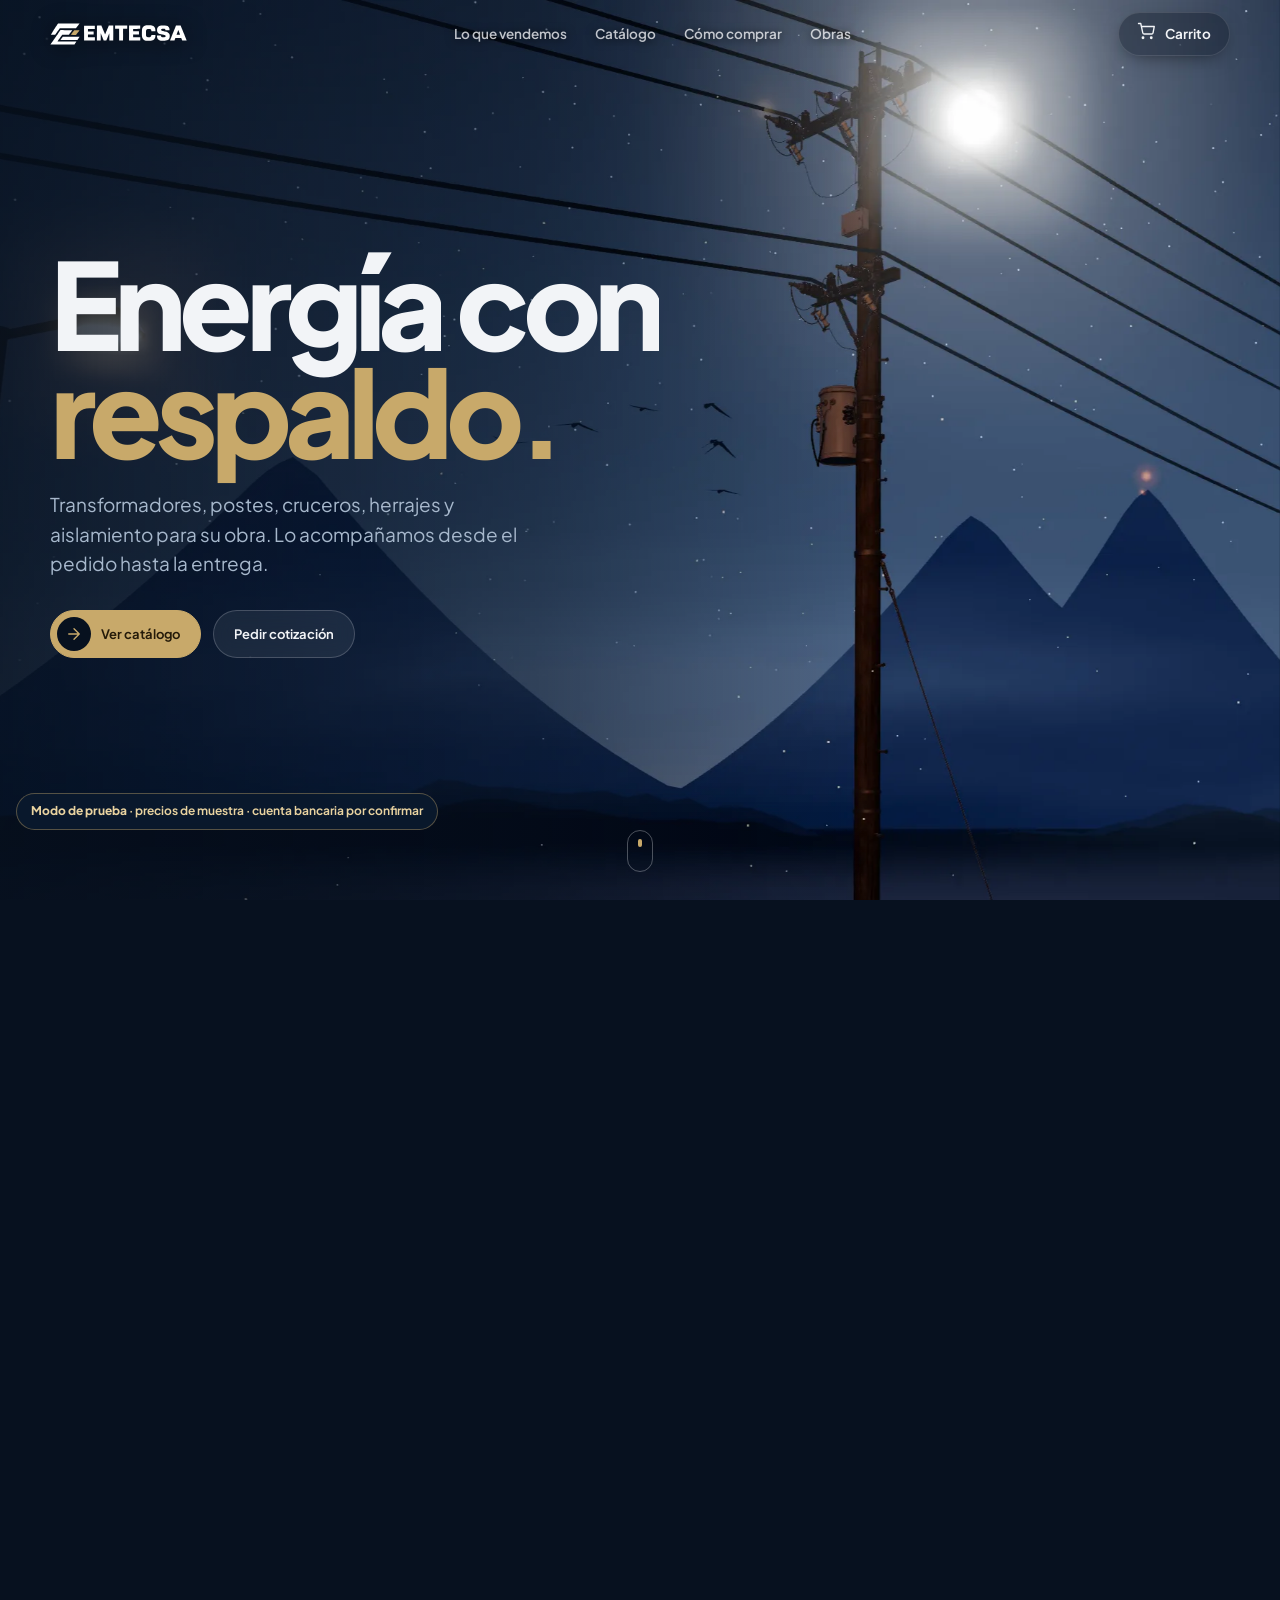
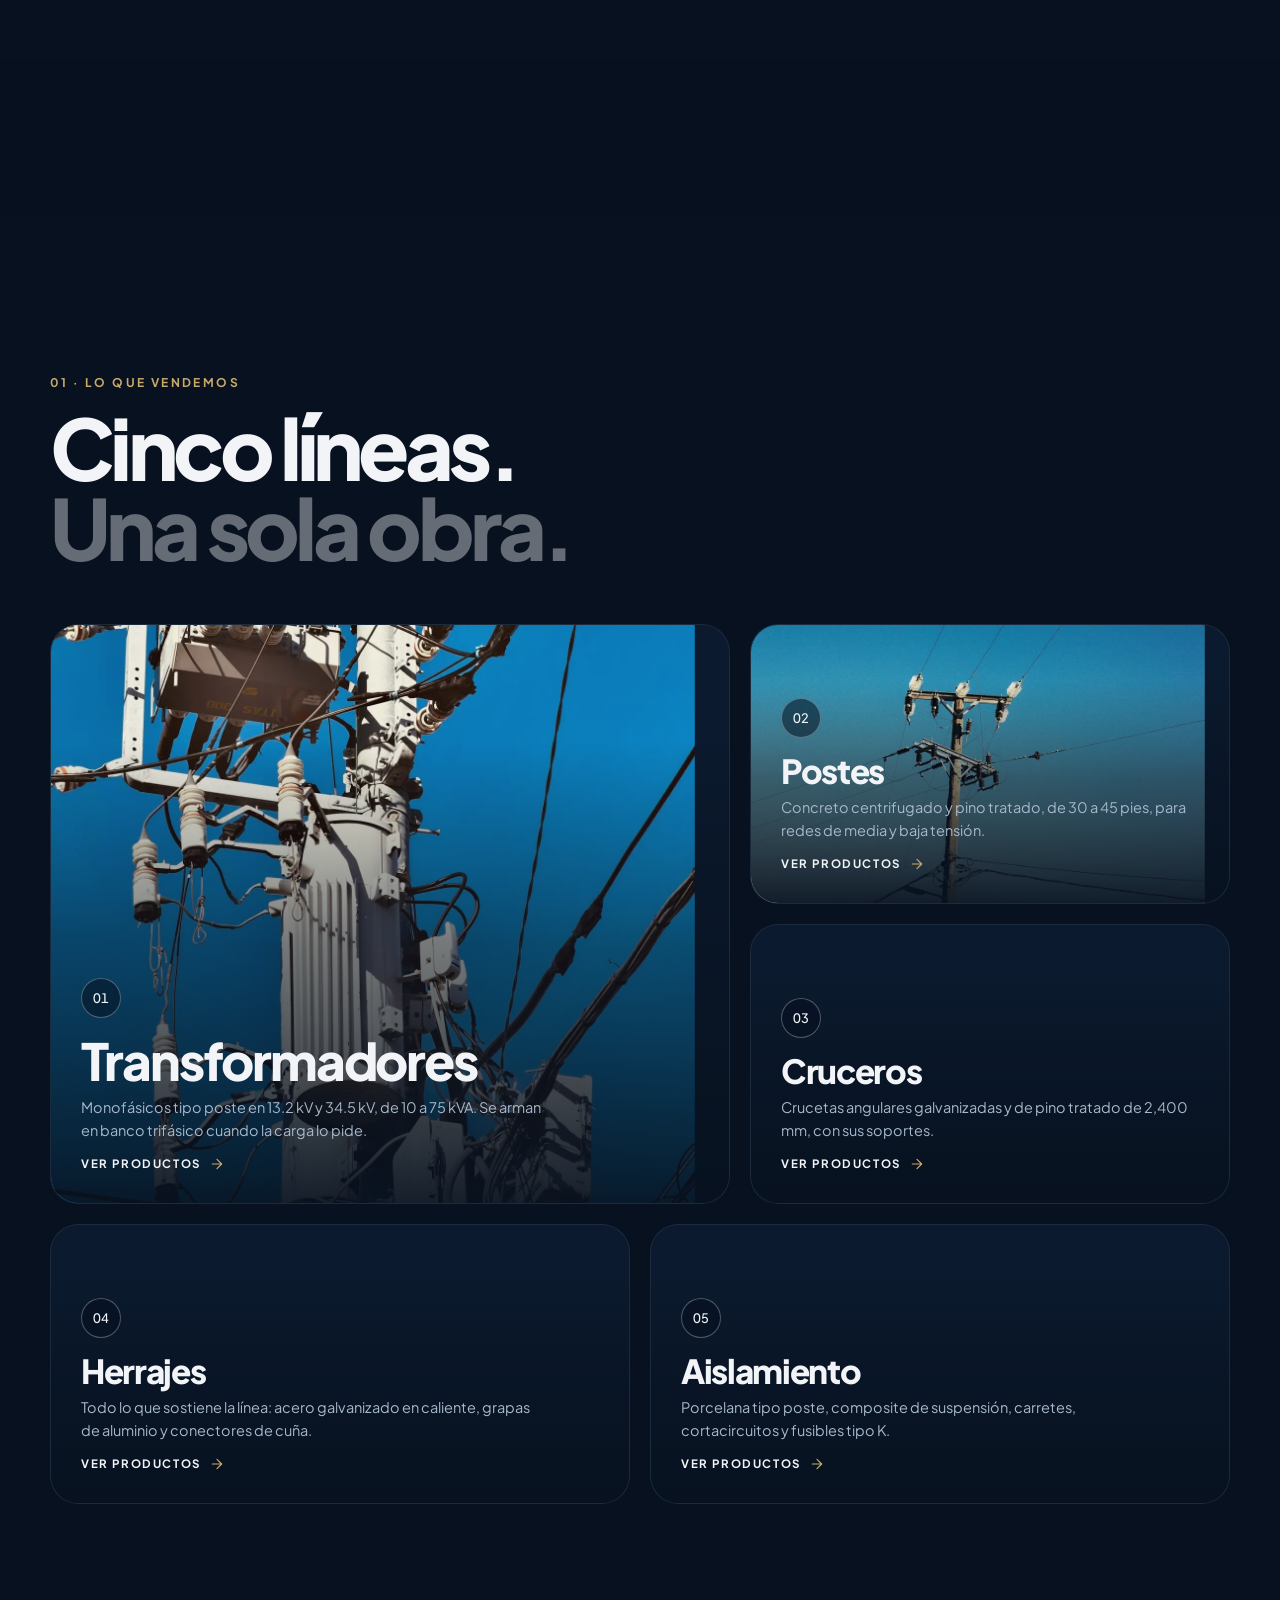
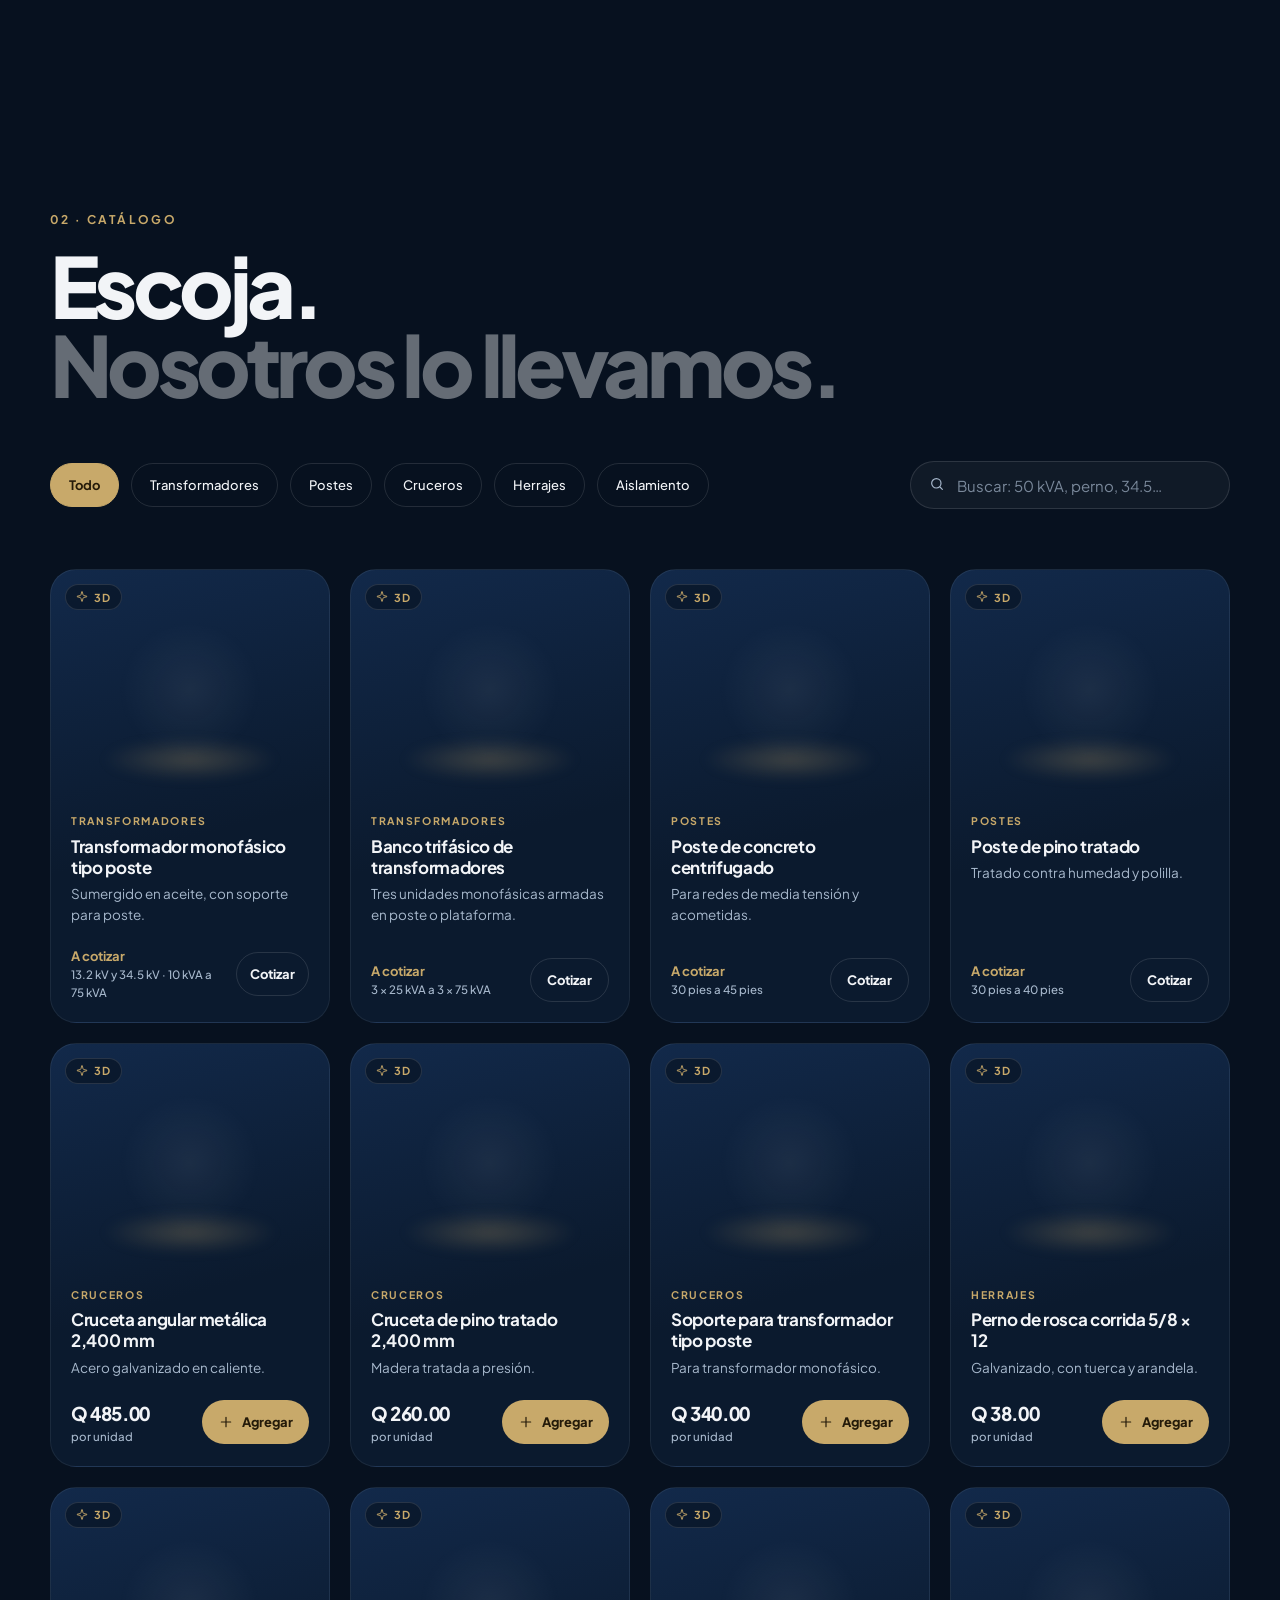
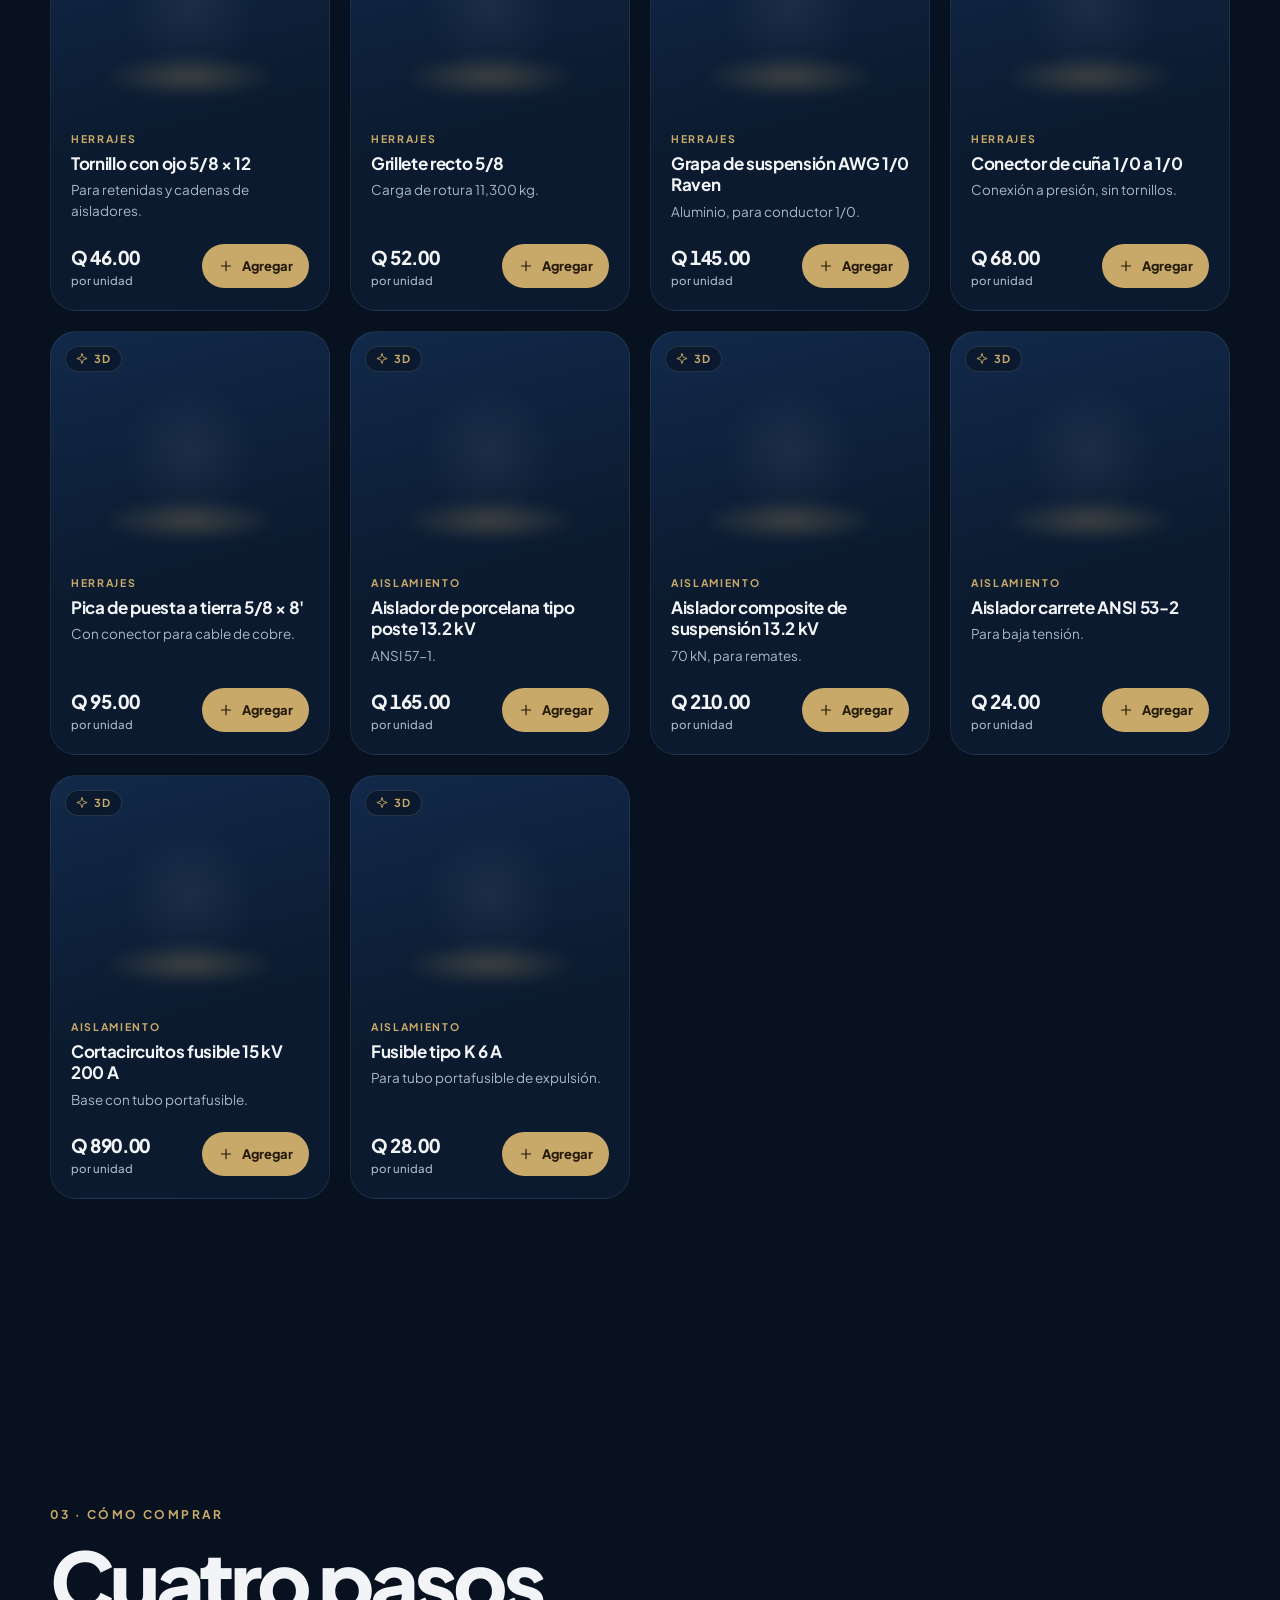
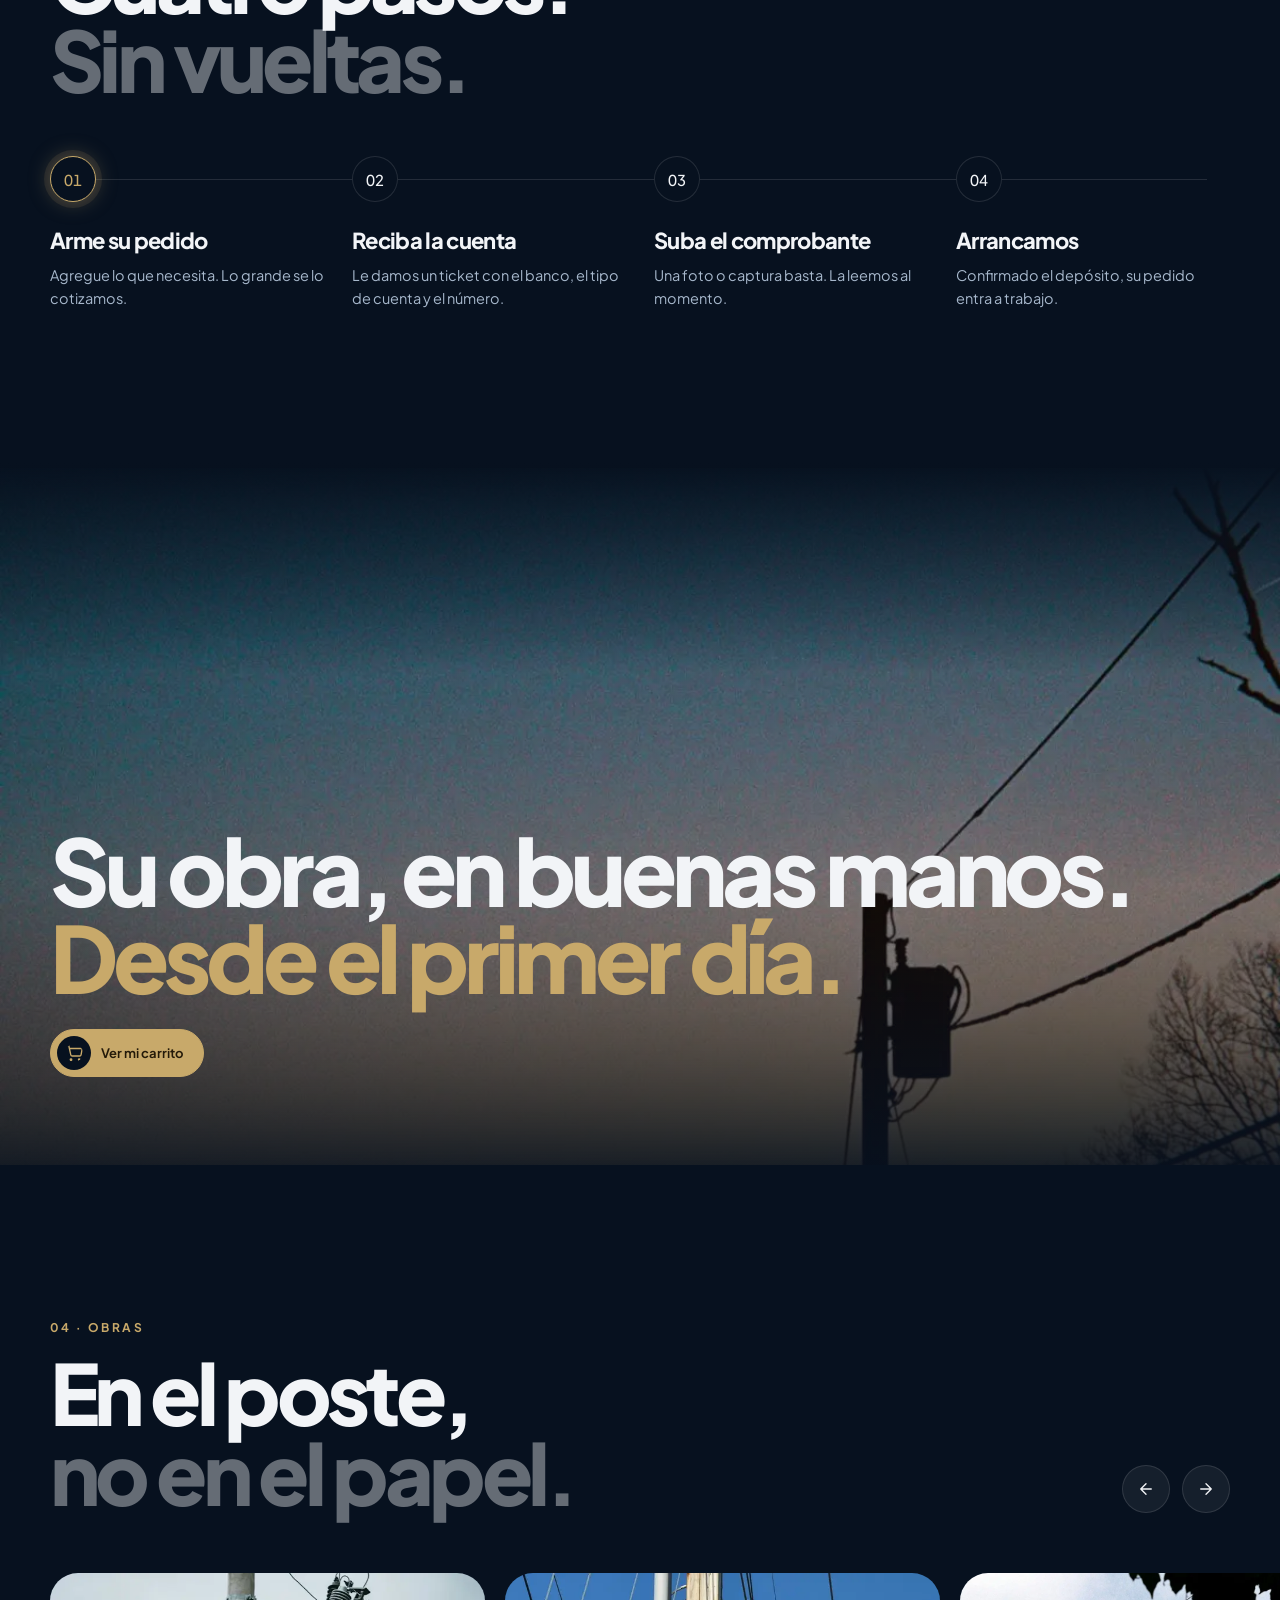
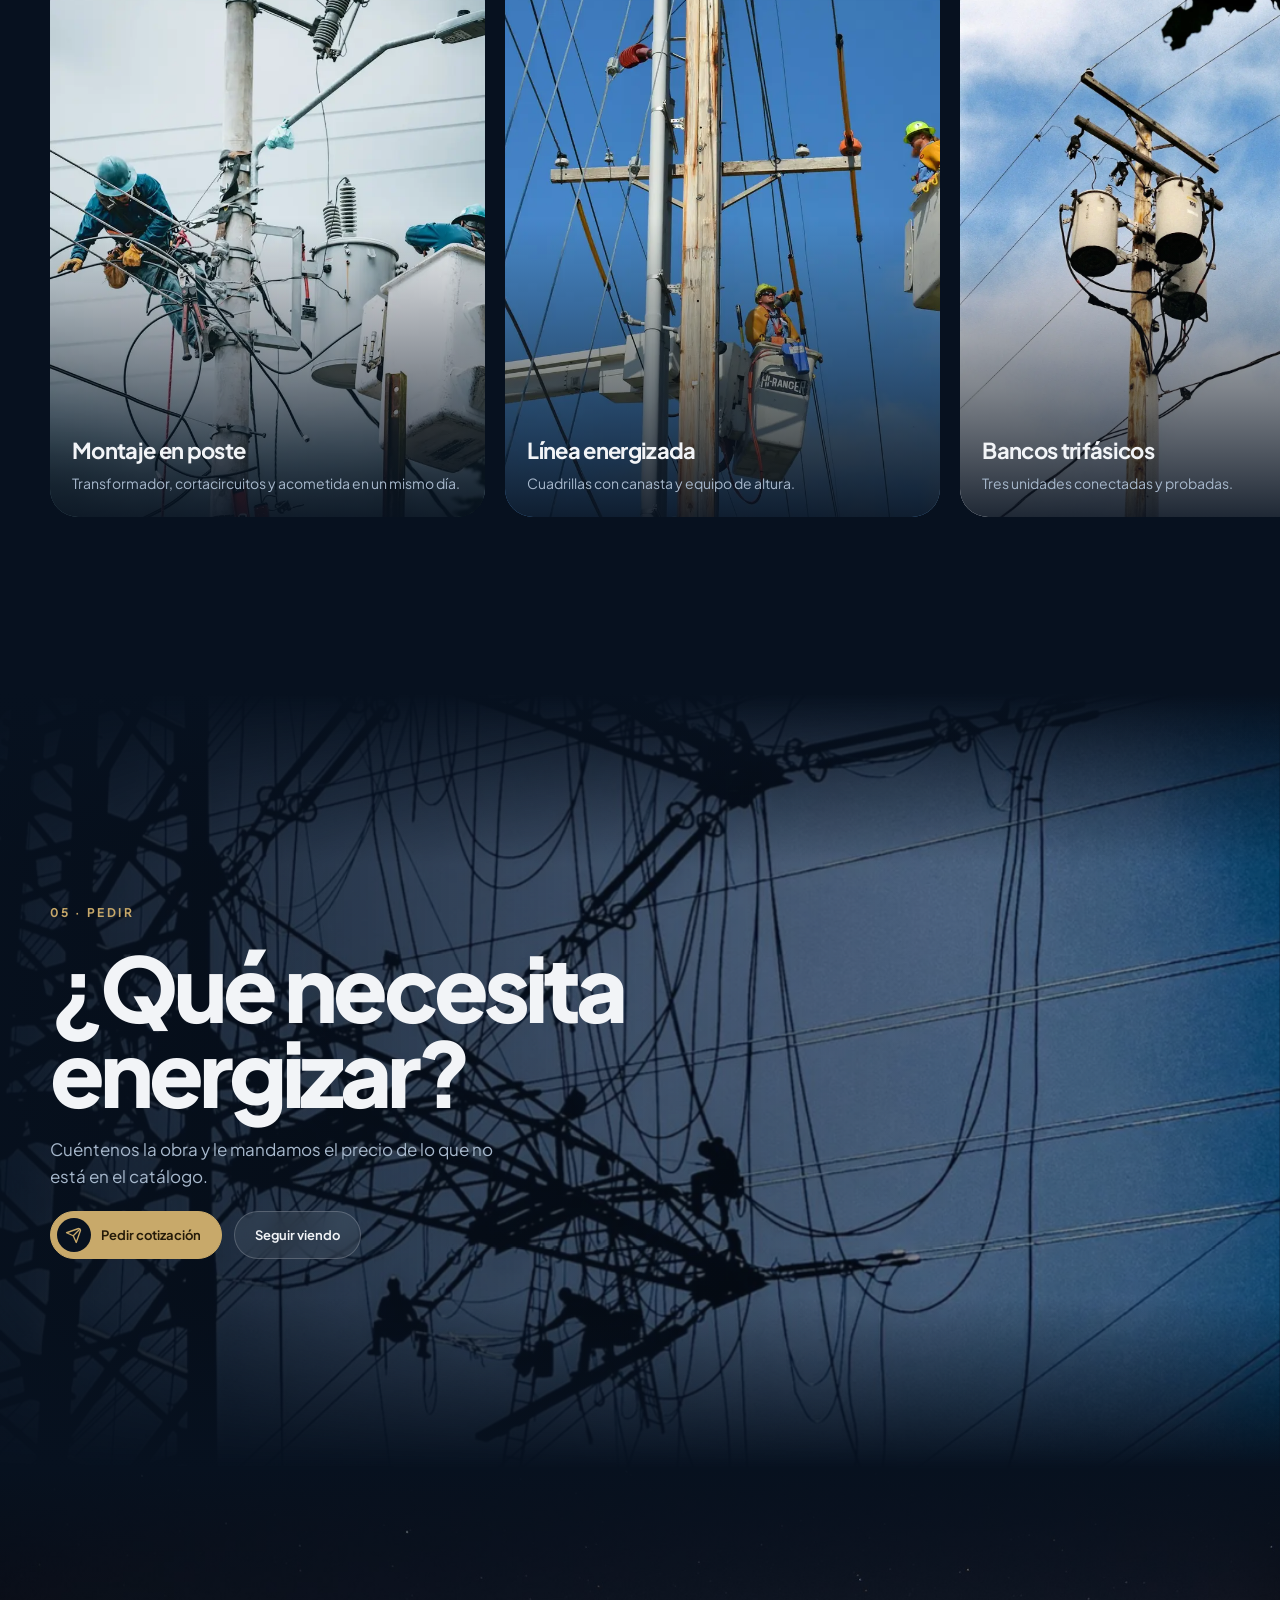
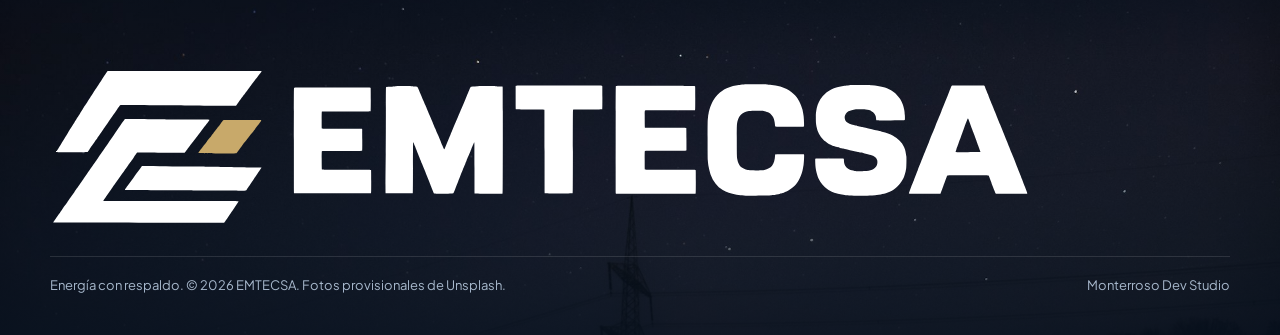
==== catalogo/index.html @ 384bb694 "Catálogo conectado a la base: pedidos y comprobantes llegan a la Tienda del sistema Co-Authored-By: " ====
<!doctype html>
<html lang="es" data-modo="oscuro" data-modo-fijo class="cargando">
<head>
<meta charset="utf-8">
<meta name="viewport" content="width=device-width, initial-scale=1, viewport-fit=cover">
<title>EMTECSA · Catálogo de media tensión</title>
<meta name="description" content="Transformadores, postes, cruceros, herrajes y aislamiento para media tensión. Lo acompañamos desde el pedido hasta la entrega.">
<meta name="theme-color" content="#07111F">
<meta property="og:type" content="website">
<meta property="og:title" content="EMTECSA · Catálogo">
<meta property="og:description" content="Transformadores, postes, cruceros, herrajes y aislamiento. Lo acompañamos desde el pedido hasta la entrega.">
<meta property="og:image" content="https://studiomonterroso.com/EMTECSA/img/compartir.jpg">
<meta name="twitter:card" content="summary_large_image">
<link rel="icon" href="../logo/emtecsa-icono.svg" type="image/svg+xml">
<link rel="apple-touch-icon" href="iconos/apple-180.png">
<link rel="preconnect" href="https://fonts.googleapis.com">
<link rel="preconnect" href="https://fonts.gstatic.com" crossorigin>
<link href="https://fonts.googleapis.com/css2?family=Plus+Jakarta+Sans:wght@400;500;600;700;800&display=swap" rel="stylesheet">
<style>html.cargando, html.cargando body { overflow: hidden; } .entrada { position: fixed; inset: 0; z-index: 200; display: grid; place-items: center; background: #07111F; transition: opacity 560ms cubic-bezier(0.23, 1, 0.32, 1), visibility 0s linear 560ms; } .entrada-logo { position: relative; width: clamp(297px, 59vw, 975px); opacity: 0; transition: opacity 260ms cubic-bezier(0.23, 1, 0.32, 1), transform 600ms cubic-bezier(0.23, 1, 0.32, 1); } .entrada-logo.visible { opacity: 1; } .entrada-logo img { display: block; width: 100%; height: auto; } .entrada-logo .base { opacity: 0.16; } .entrada-logo .lleno-marco { position: absolute; inset: 0; overflow: hidden; transform: translateX(-100%); will-change: transform; } .entrada-logo .lleno { transform: translateX(100%); will-change: transform; } .entrada.fuera { opacity: 0; visibility: hidden; }</style>
<link rel="preload" href="../logo/emtecsa-logo-blanco.svg" as="image" type="image/svg+xml" fetchpriority="high">
<link rel="preload" href="img/portada-alta.webp" as="image" type="image/webp" media="(max-aspect-ratio: 85/100)" fetchpriority="high">
<link rel="preload" href="img/portada-ancha.webp" as="image" type="image/webp" media="(min-aspect-ratio: 85/100)" fetchpriority="high">
<link rel="preload" href="modelos/postes.glb" as="fetch" crossorigin="anonymous" fetchpriority="low">
<link rel="modulepreload" href="escena.js" fetchpriority="low">
<link rel="modulepreload" href="modelos.js" fetchpriority="low">
<link rel="modulepreload" href="vendor/three.module.min.js" fetchpriority="low">
<link rel="modulepreload" href="vendor/RoomEnvironment.js" fetchpriority="low">
<link rel="modulepreload" href="vendor/jsm/libs/meshopt_decoder.module.js" fetchpriority="low">
<link rel="modulepreload" href="vendor/jsm/loaders/GLTFLoader.js" fetchpriority="low">
<link rel="modulepreload" href="vendor/jsm/utils/BufferGeometryUtils.js" fetchpriority="low">
<link rel="modulepreload" href="vendor/jsm/postprocessing/EffectComposer.js" fetchpriority="low">
<link rel="modulepreload" href="vendor/jsm/postprocessing/Pass.js" fetchpriority="low">
<link rel="modulepreload" href="vendor/jsm/postprocessing/MaskPass.js" fetchpriority="low">
<link rel="modulepreload" href="vendor/jsm/postprocessing/ShaderPass.js" fetchpriority="low">
<link rel="modulepreload" href="vendor/jsm/postprocessing/RenderPass.js" fetchpriority="low">
<link rel="modulepreload" href="vendor/jsm/postprocessing/UnrealBloomPass.js" fetchpriority="low">
<link rel="modulepreload" href="vendor/jsm/postprocessing/OutputPass.js" fetchpriority="low">
<link rel="modulepreload" href="vendor/jsm/shaders/CopyShader.js" fetchpriority="low">
<link rel="modulepreload" href="vendor/jsm/shaders/LuminosityHighPassShader.js" fetchpriority="low">
<link rel="modulepreload" href="vendor/jsm/shaders/OutputShader.js" fetchpriority="low">
<link rel="modulepreload" href="vendor/jsm/objects/Reflector.js" fetchpriority="low">
<link rel="modulepreload" href="vendor/jsm/lines/Line2.js" fetchpriority="low">
<link rel="modulepreload" href="vendor/jsm/lines/LineSegments2.js" fetchpriority="low">
<link rel="modulepreload" href="vendor/jsm/lines/LineMaterial.js" fetchpriority="low">
<link rel="modulepreload" href="vendor/jsm/lines/LineGeometry.js" fetchpriority="low">
<link rel="modulepreload" href="vendor/jsm/lines/LineSegmentsGeometry.js" fetchpriority="low">
<link rel="stylesheet" href="../emtecsa-tokens.css">
<link rel="stylesheet" href="../emtecsa-base.css">
<link rel="stylesheet" href="catalogo.css">
<script type="importmap">{ "imports": { "three": "./vendor/three.module.min.js" } }</script>
<script src="../emtecsa-ui.js"></script>
<script src="../sistema/js/config.js"></script>
<script src="datos.js"></script>
<script src="almacen.js"></script>
<script src="vendor/lenis.min.js"></script>
<script src="comprobante.js" defer></script>
<script src="catalogo.js" defer></script>
</head>
<body>
<div class="entrada" id="entrada" aria-hidden="true"><div class="entrada-logo"><img class="base" src="../logo/emtecsa-logo-blanco.svg" alt="" width="1720" height="276"><div class="lleno-marco"><img class="lleno" src="../logo/emtecsa-logo-blanco.svg" alt="" width="1720" height="276"></div></div></div>
<script>
(function () {
  if ("scrollRestoration" in history) history.scrollRestoration = "manual";
  scrollTo(0, 0);
  var m = document.querySelector("#entrada .lleno-marco"), l = document.querySelector("#entrada .lleno"), caja = document.querySelector("#entrada .entrada-logo"), img = document.querySelector("#entrada .base");
  if (!m || !m.animate) return;
  var quieto = matchMedia("(prefers-reduced-motion: reduce)").matches;
  var listo;
  window.__entrada = { listo: new Promise(function (r) { listo = r; }) };
  var empezado = false;
  function empezar() {
    if (empezado) return;
    empezado = true;
    requestAnimationFrame(function () { requestAnimationFrame(function () {
      caja.classList.add("visible");
      var o = { duration: quieto ? 200 : 1150, delay: quieto ? 0 : 260, easing: "cubic-bezier(0.45, 0, 0.2, 1)", fill: "forwards" };
      var a = m.animate([{ transform: "translateX(-100%)" }, { transform: "translateX(0)" }], o);
      l.animate([{ transform: "translateX(100%)" }, { transform: "translateX(0)" }], o);
      a.finished.then(listo, listo);
    }); });
  }
  if (img.complete && img.naturalWidth) empezar();
  else { img.addEventListener("load", empezar); img.addEventListener("error", empezar); }
  setTimeout(empezar, 2500);
})();
</script>
<a class="saltar" href="#productos">Ir al catálogo</a>
<div class="cinta-prueba" id="cinta-prueba" hidden><b>Modo de prueba</b><span> · precios de muestra · cuenta bancaria por confirmar</span></div>

<header class="barra" id="barra">
  <div class="ancho barra-in">
    <div class="marca-fila"><a class="logo" href="#inicio" aria-label="EMTECSA, inicio"><img src="../logo/emtecsa-logo-blanco.svg" alt="EMTECSA" width="138" height="22"></a></div>
    <nav class="menu" aria-label="Secciones">
      <a href="#lineas">Lo que vendemos</a>
      <a href="#productos">Catálogo</a>
      <a href="#comprar">Cómo comprar</a>
      <a href="#obras">Obras</a>
    </nav>
    <button class="carrito-btn" id="abrir-carrito" type="button" aria-label="Abrir el carrito">
      <span data-i="cart" data-w="18"></span><span class="carrito-txt">Carrito</span><span class="burbuja" id="burbuja" hidden>0</span>
    </button>
  </div>
</header>

<nav class="indice" aria-label="Índice del catálogo">
  <a href="#lineas" data-ind="lineas" title="Lo que vendemos">01</a><a href="#productos" data-ind="productos" title="Catálogo">02</a><a href="#comprar" data-ind="comprar" title="Cómo comprar">03</a><a href="#obras" data-ind="obras" title="Obras">04</a><a href="#pedir" data-ind="pedir" title="Pedir">05</a>
</nav>
<div class="ind-movil fuera" role="navigation" aria-label="Sección actual">
  <button type="button" data-ind-ir="-1" aria-label="Sección anterior"><span data-i="arrow" data-w="16" style="display:grid;transform:scaleX(-1)"></span></button>
  <span class="ind-txt" aria-live="polite"><b data-ind-n>01</b> / 05<span data-ind-nombre>Lo que vendemos</span></span>
  <button type="button" data-ind-ir="1" aria-label="Sección siguiente"><span data-i="arrow" data-w="16" style="display:grid"></span></button>
</div>

<main>
  <section class="heroe" id="inicio" aria-labelledby="t-heroe">
   <div class="heroe-pegado">
    <div class="heroe-fotos" aria-hidden="true"><picture class="heroe-foto" data-k="0"><source srcset="img/portada-alta.webp" media="(max-aspect-ratio: 85/100)"><img src="img/portada-ancha.webp" alt="" fetchpriority="high" decoding="async"></picture><picture class="heroe-foto" data-k="1"><source data-srcset="img/portada-alta-1.webp" media="(max-aspect-ratio: 85/100)"><img data-src="img/portada-ancha-1.webp" alt="" decoding="async"></picture><picture class="heroe-foto" data-k="2"><source data-srcset="img/portada-alta-2.webp" media="(max-aspect-ratio: 85/100)"><img data-src="img/portada-ancha-2.webp" alt="" decoding="async"></picture><picture class="heroe-foto" data-k="3"><source data-srcset="img/portada-alta-3.webp" media="(max-aspect-ratio: 85/100)"><img data-src="img/portada-ancha-3.webp" alt="" decoding="async"></picture></div>
    <canvas class="heroe-lienzo" id="lienzo-heroe" aria-hidden="true"></canvas>
    <div class="heroe-velo" aria-hidden="true"></div>
    <div class="ancho heroe-cap" data-cap="1"><span class="eti">Transformadores</span><p class="cap-t">De 10 a 75 kVA,<br>listos para el poste.</p><p class="cap-s">Monofásicos en 13.2 kV y 34.5 kV.</p></div>
    <div class="ancho heroe-cap" data-cap="2"><span class="eti">Herrajes y aislamiento</span><p class="cap-t">Lo que sostiene la línea,<br><span class="laton">también lo tenemos.</span></p><p class="cap-s">Crucetas, aisladores, cortacircuitos y tornillería.</p></div>
    <div class="ancho heroe-cap" data-cap="3"><span class="eti">De punta a punta</span><p class="cap-t">Hasta donde<br><span class="laton">llegue su obra.</span></p><a class="e-btn e-btn-p" href="#productos" data-i="arrow">Ver catálogo</a></div>
    <div class="ancho heroe-in">
      <h1 class="heroe-t" id="t-heroe"><span class="palabra"><span>Energía</span></span> <span class="palabra"><span>con</span></span> <span class="palabra"><span class="laton">respaldo.</span></span></h1>
      <p class="heroe-sub aparece" style="--d:4">Transformadores, postes, cruceros, herrajes y aislamiento para su obra. Lo acompañamos desde el pedido hasta la entrega.</p>
      <div class="e-fila heroe-acc aparece" style="--d:5">
        <a class="e-btn e-btn-p" href="#productos" data-i="arrow">Ver catálogo</a>
        <button class="e-btn btn-vidrio" type="button" data-cotizar>Pedir cotización</button>
      </div>
    </div>
    <a class="bajar" href="#lineas" aria-label="Bajar a lo que vendemos"><i></i></a>
   </div>
  </section>


  <section class="s" id="lineas" aria-labelledby="t-lineas" data-seccion>
    <div class="ancho">
      <div class="s-cab revela"><span class="eti">01 · Lo que vendemos</span><h2 class="sec-t" id="t-lineas">Cinco líneas.<br><span class="tenue">Una sola obra.</span></h2></div>
      <div class="lineas" id="lineas-lista"></div>
    </div>
  </section>

  <section class="s" id="productos" aria-labelledby="t-productos" data-seccion>
    <div class="ancho">
      <div class="s-cab revela"><span class="eti">02 · Catálogo</span><h2 class="sec-t" id="t-productos">Escoja.<br><span class="tenue">Nosotros lo llevamos.</span></h2></div>
      <div class="filtros revela">
        <div class="e-chips" id="chips" role="group" aria-label="Filtrar por línea"></div>
        <label class="buscar"><span data-i="search" data-w="16"></span><span class="sr">Buscar en el catálogo</span><input id="buscar" type="search" placeholder="Buscar: 50 kVA, perno, 34.5…" autocomplete="off"></label>
      </div>
      <p class="nota-iva revela" id="nota-iva"></p>
      <div class="productos" id="productos-lista" aria-live="polite"></div>
      <p class="vacio" id="sin-resultados" hidden>No encontramos eso. Pruebe con otra palabra o <button type="button" class="enlace" data-cotizar>pídalo en una cotización</button>.</p>
    </div>
  </section>

  <section class="s comprar" id="comprar" aria-labelledby="t-comprar" data-seccion>
    <div class="ancho">
      <div class="s-cab revela"><span class="eti">03 · Cómo comprar</span><h2 class="sec-t" id="t-comprar">Cuatro pasos.<br><span class="tenue">Sin vueltas.</span></h2></div>
      <ol class="pasos" id="pasos">
        <li class="paso revela" style="--d:0"><span class="num-c">01</span><h3>Arme su pedido</h3><p>Agregue lo que necesita. Lo grande se lo cotizamos.</p></li>
        <li class="paso revela" style="--d:1"><span class="num-c">02</span><h3>Reciba la cuenta</h3><p>Le damos un ticket con el banco, el tipo de cuenta y el número.</p></li>
        <li class="paso revela" style="--d:2"><span class="num-c">03</span><h3>Suba el comprobante</h3><p>Una foto o captura basta. La leemos al momento.</p></li>
        <li class="paso revela" style="--d:3"><span class="num-c">04</span><h3>Arrancamos</h3><p>Confirmado el depósito, su pedido entra a trabajo.</p></li>
      </ol>
    </div>
  </section>

  <section class="banda" aria-labelledby="t-banda">
    <img class="banda-foto" src="img/poste-atardecer.webp" alt="" loading="lazy" decoding="async">
    <div class="ancho banda-in revela">
      <h2 class="banda-t" id="t-banda">Su obra, en buenas manos.<br><span class="laton">Desde el primer día.</span></h2>
      <button class="e-btn e-btn-p" type="button" data-abrir-carrito data-i="cart">Ver mi carrito</button>
    </div>
  </section>

  <section class="s" id="obras" aria-labelledby="t-obras" data-seccion>
    <div class="ancho">
      <div class="s-cab revela fila-cab"><div><span class="eti">04 · Obras</span><h2 class="sec-t" id="t-obras">En el poste,<br><span class="tenue">no en el papel.</span></h2></div>
        <div class="e-fila flechas"><button class="e-btn redondo" type="button" id="obras-ant" aria-label="Obra anterior" data-i="arrow"></button><button class="e-btn redondo" type="button" id="obras-sig" aria-label="Obra siguiente" data-i="arrow"></button></div></div>
    </div>
    <div class="obras" id="obras-lista" tabindex="0" aria-label="Galería de obras"></div>
  </section>

  <section class="final" id="pedir" aria-labelledby="t-final" data-seccion>
    <img class="final-foto" src="img/torre-trabajadores.webp" alt="" loading="lazy" decoding="async">
    <div class="ancho final-in revela">
      <span class="eti">05 · Pedir</span>
      <h2 class="final-t" id="t-final">¿Qué necesita energizar?</h2>
      <p>Cuéntenos la obra y le mandamos el precio de lo que no está en el catálogo.</p>
      <div class="e-fila"><button class="e-btn e-btn-p" type="button" data-cotizar data-i="send">Pedir cotización</button><a class="e-btn btn-vidrio" href="#productos">Seguir viendo</a></div>
    </div>
  </section>
</main>

<footer class="cierre">
  <img class="cierre-foto" src="../img/cierre-noche.jpg" alt="" loading="lazy" decoding="async">
  <div class="ancho">
    <p class="cierre-logo revela"><img src="../logo/emtecsa-logo-blanco.svg" alt="EMTECSA" loading="lazy"></p>
    <div class="pie-datos" id="pie-datos"></div>
    <p class="cierre-pie"><span>Energía con respaldo. © <span id="anio"></span> EMTECSA. Fotos provisionales de Unsplash.</span><span>Monterroso Dev Studio</span></p>
  </div>
</footer>

<div class="velo" id="velo" hidden></div>

<aside class="carrito claro" id="carrito" role="dialog" aria-modal="true" aria-labelledby="carrito-t" hidden>
  <div class="carrito-cab">
    <div class="cab-titulo"><span class="eti" id="carrito-paso">Paso 1 de 4</span><h2 id="carrito-t">Su carrito</h2></div>
    <ol class="etapas" id="etapas" aria-hidden="true"><li><span>Carrito</span></li><li><span>Datos</span></li><li><span>Pago</span></li><li><span>Comprobante</span></li><i id="etapas-luz"></i><b class="etapas-pulso" id="etapas-pulso"></b></ol>
    <button class="e-btn redondo" type="button" data-cerrar aria-label="Cerrar el carrito" data-i="x"></button>
  </div>
  <div class="carrito-zona">
    <div class="carrito-cuerpo" id="carrito-cuerpo" data-lenis-prevent></div>
    <div class="carrito-der" data-lenis-prevent>
      <div class="resumen" id="carrito-resumen"></div>
      <div class="carrito-pie" id="carrito-pie"></div>
    </div>
  </div>
</aside>

<div class="ficha" id="ficha" role="dialog" aria-modal="true" aria-labelledby="ficha-t" hidden>
  <div class="ficha-caja">
    <button class="e-btn redondo ficha-cerrar" type="button" data-cerrar-ficha aria-label="Cerrar la ficha" data-i="x"></button>
    <div class="ficha-visor" id="ficha-visor"><span class="visor-ayuda"><span data-i="spark" data-w="14"></span><span class="ayuda-txt">Arrastre para girar · pellizque para acercar</span></span><button class="e-btn btn-vidrio visor-piezas" type="button" id="ver-piezas" hidden data-i="layers">Ver piezas</button></div>
    <div class="ficha-info" id="ficha-info" data-lenis-prevent></div>
  </div>
</div>

<div class="avisos" id="avisos" aria-live="polite"></div>
</body>
</html>
---- emtecsa-tokens.css ----
:root {

  --marino-950: #07111F;
  --marino-900: #0B1A2E;
  --marino-800: #102440;
  --marino-700: #1A3558;
  --marino-600: #24497A;
  --marino-500: #3A6596;
  --marino-400: #5B82AD;
  --marino-300: #8DA7C6;
  --marino-200: #BCCBDD;
  --marino-100: #E3EAF2;
  --marino-50:  #F2F5F9;

  --gris-900: #1C232B;
  --gris-700: #3A4552;
  --gris-600: #4F5B69;
  --gris-500: #6B7785;
  --gris-400: #8C97A3;
  --gris-300: #B4BDC7;
  --gris-200: #D5DBE2;
  --gris-100: #EBEEF2;
  --gris-50:  #F6F7F9;
  --blanco:   #FFFFFF;

  --laton: #C8A96A;
  --laton-oscuro: #A88A4C;
  --laton-texto: #7A5C22;
  --laton-tinta: #241A09;
  --laton-tinte: #F6EFDF;

  --primary: var(--marino-800);
  --primary-dark: var(--marino-950);
  --sobre-primary: var(--blanco);
  --accent: var(--laton);
  --accent-texto: var(--laton-texto);
  --link: var(--marino-600);
  --bg: var(--gris-100);
  --bg2: var(--gris-50);
  --card: var(--blanco);
  --border: var(--gris-200);
  --text: #0E1D33;
  --text-muted: var(--gris-600);
  --lateral: var(--marino-950);
  --lateral-texto: #D7DFEA;

  --exito: #2A7353;   --exito-fondo: color-mix(in srgb, #2A7353 11%, transparent);
  --aviso: #8A5A0F;   --aviso-fondo: color-mix(in srgb, #C98A1F 15%, transparent);
  --peligro: #B3261E; --peligro-fondo: color-mix(in srgb, #B3261E 10%, transparent);
  --info: var(--marino-600); --info-fondo: color-mix(in srgb, #24497A 10%, transparent);

  --primary-tinte: color-mix(in srgb, var(--primary) 8%, transparent);
  --hairline: color-mix(in srgb, var(--border) 80%, transparent);
  --foco: color-mix(in srgb, var(--marino-600) 55%, transparent);

  --fuente: "Plus Jakarta Sans", "Segoe UI", sans-serif;

  --t-xs: 0.75rem;
  --t-sm: 0.8125rem;
  --t-base: 0.9375rem;
  --t-md: 1.0625rem;
  --t-lg: 1.375rem;
  --t-xl: 1.75rem;
  --t-2xl: 2.25rem;
  --t-3xl: 3rem;

  --e-1: 4px; --e-2: 8px; --e-3: 12px; --e-4: 16px; --e-5: 20px;
  --e-6: 24px; --e-8: 32px; --e-10: 40px; --e-12: 48px; --e-16: 64px;

  --radio-sm: 10px;
  --radio-md: 16px;
  --radio-lg: 22px;
  --radio-xl: 28px;
  --radio-pill: 999px;
  --sombra-1: 0 1px 2px rgba(7, 17, 31, 0.06), 0 4px 12px -2px rgba(7, 17, 31, 0.08);
  --sombra-2: 0 2px 4px rgba(7, 17, 31, 0.05), 0 14px 30px -8px rgba(7, 17, 31, 0.18);

  --ease-out: cubic-bezier(0.23, 1, 0.32, 1);
  --dur-boton: 140ms;
  --dur-menu: 200ms;
  --dur-ventana: 260ms;

  color-scheme: light;
}

:root[data-modo="oscuro"] {
  --primary: var(--laton);
  --primary-dark: var(--laton-oscuro);
  --sobre-primary: var(--laton-tinta);
  --accent: var(--laton);
  --accent-texto: var(--laton);
  --link: var(--marino-300);
  --bg: var(--marino-950);
  --bg2: #091628;
  --card: var(--marino-900);
  --border: #1F3352;
  --text: #F2F4F7;
  --text-muted: var(--marino-200);
  --lateral: #050D18;
  --lateral-texto: #D7DFEA;
  --exito: #5CC49A; --aviso: #E0B04F; --peligro: #F07B72; --info: var(--marino-300);
  --primary-tinte: color-mix(in srgb, var(--laton) 14%, transparent);
  --foco: color-mix(in srgb, var(--laton) 60%, transparent);
  --sombra-1: 0 1px 2px rgba(0, 0, 0, 0.4), 0 6px 14px -4px rgba(0, 0, 0, 0.45);
  --sombra-2: 0 2px 4px rgba(0, 0, 0, 0.35), 0 14px 30px -6px rgba(0, 0, 0, 0.55);
  color-scheme: dark;
}
@media (prefers-color-scheme: dark) {
  :root:not([data-modo]) {
    --primary: var(--laton); --primary-dark: var(--laton-oscuro); --sobre-primary: var(--laton-tinta);
    --accent-texto: var(--laton); --link: var(--marino-300);
    --bg: var(--marino-950); --bg2: #091628; --card: var(--marino-900); --border: #1F3352;
    --text: #F2F4F7; --text-muted: var(--marino-200); --lateral: #050D18;
    --exito: #5CC49A; --aviso: #E0B04F; --peligro: #F07B72; --info: var(--marino-300);
    --primary-tinte: color-mix(in srgb, var(--laton) 14%, transparent);
    --foco: color-mix(in srgb, var(--laton) 60%, transparent);
    color-scheme: dark;
  }
}
---- emtecsa-base.css ----
* { box-sizing: border-box; }
html { -webkit-text-size-adjust: 100%; }
body { margin: 0; background: var(--bg); color: var(--text); font: 400 var(--t-base)/1.55 var(--fuente); -webkit-font-smoothing: antialiased;
  transition: background-color var(--dur-ventana) var(--ease-out), color var(--dur-ventana) var(--ease-out); }
h1, h2, h3, h4 { margin: 0; font-weight: 750; letter-spacing: -0.03em; line-height: 1.1; }
p { margin: 0; }
a { color: var(--link); }
button, input, select, textarea { font: inherit; color: inherit; }
svg { flex: none; }
[hidden] { display: none !important; }
:focus-visible { outline: 3px solid var(--foco); outline-offset: 2px; }
.sr { position: absolute; width: 1px; height: 1px; overflow: hidden; clip: rect(0 0 0 0); white-space: nowrap; }

.e-etiqueta { font-size: var(--t-xs); font-weight: 700; letter-spacing: 0.08em; text-transform: uppercase; color: var(--text-muted); }
.e-suave { color: var(--text-muted); font-size: var(--t-sm); }
.e-cifra { font-variant-numeric: tabular-nums; font-weight: 650; white-space: nowrap; }

.e-num { display: inline-grid; place-items: center; width: 52px; height: 52px; border-radius: 50%; border: 1px solid var(--border);
  font-size: var(--t-md); font-weight: 500; color: var(--text); font-variant-numeric: tabular-nums; flex: none; }

.e-tarjeta { background: var(--card); border: 1px solid var(--hairline); border-radius: var(--radio-xl); padding: clamp(18px, 3.2vw, 32px); box-shadow: var(--sombra-1); min-width: 0; }

.e-fila { display: flex; flex-wrap: wrap; gap: var(--e-3); align-items: center; }
.e-btn { display: inline-flex; align-items: center; justify-content: center; gap: 10px; min-height: 46px; padding: 0 20px; border-radius: var(--radio-pill);
  border: 1px solid var(--border); background: var(--card); color: var(--text); font-weight: 650; font-size: var(--t-sm); cursor: pointer; text-decoration: none; white-space: nowrap;
  transition: transform var(--dur-boton) var(--ease-out), background-color var(--dur-boton) var(--ease-out), border-color var(--dur-boton) var(--ease-out); }
.e-btn:active { transform: scale(0.97); }
.e-btn svg { width: 17px; height: 17px; }

.e-btn-p { background: var(--primary); border-color: var(--primary); color: var(--sobre-primary); padding-left: 6px; }
.e-btn-p > svg:first-child { width: 34px; height: 34px; padding: 8px; border-radius: 50%; background: var(--blanco); color: var(--marino-800); }

.e-btn-salida { background: var(--marino-100); border-color: transparent; color: var(--marino-800); }
:root[data-modo="oscuro"] .e-btn-salida { background: #13284A; color: var(--marino-100); }
.e-btn-peligro { color: var(--peligro); border-color: color-mix(in srgb, var(--peligro) 35%, transparent); }
.e-btn[disabled] { opacity: 0.45; cursor: not-allowed; }
@media (hover: hover) and (pointer: fine) {
  .e-btn:not(.e-btn-p):not([disabled]):hover { border-color: var(--text); }
  .e-btn-p:not([disabled]):hover { background: var(--primary-dark); border-color: var(--primary-dark); }
}

.e-chips { display: flex; flex-wrap: wrap; gap: var(--e-3); }
.e-chip { display: inline-flex; align-items: center; gap: 8px; min-height: 40px; padding: 0 18px; border-radius: var(--radio-pill); border: 1px solid var(--border);
  background: transparent; color: var(--text); font-size: var(--t-sm); font-weight: 500; cursor: pointer;
  transition: background-color var(--dur-boton) var(--ease-out), border-color var(--dur-boton) var(--ease-out), color var(--dur-boton) var(--ease-out); }
.e-chip[aria-pressed="true"] { background: var(--text); border-color: var(--text); color: var(--card); }
@media (hover: hover) and (pointer: fine) { .e-chip:hover { border-color: var(--text); } }

.e-estado { display: inline-flex; align-items: center; gap: 6px; min-height: 26px; padding: 0 11px; border-radius: var(--radio-pill); font-size: var(--t-xs); font-weight: 700; white-space: nowrap; }
.e-estado::before { content: ""; width: 7px; height: 7px; border-radius: 50%; background: currentColor; }
.e-estado.exito { color: var(--exito); background: var(--exito-fondo); }
.e-estado.aviso { color: var(--aviso); background: var(--aviso-fondo); }
.e-estado.peligro { color: var(--peligro); background: var(--peligro-fondo); }
.e-estado.info { color: var(--info); background: var(--info-fondo); }
.e-estado.neutro { color: var(--text-muted); background: color-mix(in srgb, var(--text-muted) 12%, transparent); }

.e-campo { display: grid; gap: 6px; font-size: var(--t-sm); font-weight: 600; }
.e-campo input, .e-campo select, .e-campo textarea { min-height: 46px; padding: 0 14px; border-radius: var(--radio-md); border: 1px solid var(--border); background: var(--card); font-weight: 450; font-size: var(--t-base);
  transition: border-color var(--dur-boton) var(--ease-out); }
.e-campo textarea { padding: 12px 14px; min-height: 96px; resize: vertical; }
.e-campo input:focus, .e-campo select:focus, .e-campo textarea:focus { outline: none; border-color: var(--marino-600); box-shadow: 0 0 0 3px var(--foco); }
.e-campo small { font-weight: 450; color: var(--text-muted); }

@media (prefers-reduced-motion: reduce) {
  *, *::before, *::after { transition-duration: 0.01ms !important; animation-duration: 0.01ms !important; }
  .e-btn:active { transform: none; }
}
---- catalogo/catalogo.css ----
:root {
  --noche: #07111F;
  --tinta: #0B1A2E;
  --marino: #102440;
  --claro: #F2F4F7;
  --suave: #A7B8CC;
  --tenue: rgba(242, 244, 247, 0.4);
  --linea: rgba(242, 244, 247, 0.12);
  --linea-f: rgba(242, 244, 247, 0.07);
  --laton: #C8A96A;
  --laton-luz: #E9D3A0;
  --ease-out: cubic-bezier(0.23, 1, 0.32, 1);
  --ease-in-out: cubic-bezier(0.77, 0, 0.175, 1);
  --barra: 68px;
}

html { scroll-behavior: smooth; scroll-padding-top: calc(var(--barra) + 16px); }
body { background: var(--noche); color: var(--claro); overflow-x: hidden; }
body.trabado { overflow: hidden; }
img { display: block; max-width: 100%; }
.ancho { width: min(1180px, 100% - 32px); margin-inline: auto; }
.eti { display: block; font-size: 12px; font-weight: 700; letter-spacing: 0.2em; text-transform: uppercase; color: var(--laton); }
.laton { color: var(--laton); }
.tenue { color: var(--tenue); }
.saltar { position: fixed; left: 16px; top: -60px; z-index: 100; background: var(--laton); color: var(--laton-tinta); padding: 10px 16px; border-radius: 999px; font-weight: 700; text-decoration: none; transition: top 200ms var(--ease-out); }
.saltar:focus { top: 12px; }

.e-btn { min-height: 48px; }
.e-btn-p { background: var(--laton); border-color: var(--laton); color: var(--laton-tinta); }
.e-btn-p > svg:first-child { background: var(--noche); color: var(--laton); }
.btn-vidrio { background: rgba(242, 244, 247, 0.07); border-color: rgba(242, 244, 247, 0.2); color: var(--claro); -webkit-backdrop-filter: blur(10px); backdrop-filter: blur(10px); }
.e-btn.redondo { width: 48px; min-width: 48px; padding: 0; border-radius: 50%; background: rgba(242, 244, 247, 0.06); border-color: var(--linea); color: var(--claro); }
.e-btn.redondo svg { width: 18px; height: 18px; }
@media (hover: hover) and (pointer: fine) {
  .e-btn-p:not([disabled]):hover { background: var(--laton-luz); border-color: var(--laton-luz); }
  .btn-vidrio:hover, .e-btn.redondo:hover { border-color: var(--claro); }
}
.enlace { background: none; border: 0; padding: 0; color: var(--laton); font-weight: 650; text-decoration: underline; text-underline-offset: 3px; cursor: pointer; }
.num-c { display: inline-grid; place-items: center; width: 46px; height: 46px; border-radius: 50%; border: 1px solid var(--linea); font-size: 15px; font-weight: 500; font-variant-numeric: tabular-nums; flex: none; color: var(--claro); background: var(--noche); transition: border-color 400ms var(--ease-out), color 400ms var(--ease-out), box-shadow 400ms var(--ease-out); }

.barra { position: fixed; inset: 0 0 auto 0; z-index: 30; transition: background-color 300ms var(--ease-out), border-color 300ms var(--ease-out); border-bottom: 1px solid transparent; }
.barra.solida { background: rgba(7, 17, 31, 0.78); -webkit-backdrop-filter: saturate(140%) blur(16px); backdrop-filter: saturate(140%) blur(16px); border-bottom-color: var(--linea-f); }
.barra-in { height: var(--barra); display: flex; align-items: center; justify-content: space-between; gap: 20px; }
.logo img { height: 22px; width: auto; }
.menu { display: flex; gap: 28px; }
.menu a { color: rgba(242, 244, 247, 0.78); text-decoration: none; font-weight: 600; font-size: 13.5px; transition: color 160ms var(--ease-out); }
.menu a[aria-current="true"] { color: var(--laton); }
@media (hover: hover) and (pointer: fine) { .menu a:hover { color: var(--laton); } }
.carrito-btn { position: relative; display: inline-flex; align-items: center; gap: 10px; min-height: 44px; padding: 0 18px; border-radius: 999px; border: 1px solid var(--linea); background: rgba(242, 244, 247, 0.06); color: var(--claro); font-weight: 650; font-size: 13.5px; cursor: pointer; transition: transform 140ms var(--ease-out), border-color 160ms var(--ease-out); }
.carrito-btn:active { transform: scale(0.97); }
.carrito-btn.late { animation: late 520ms var(--ease-out); }
@keyframes late { 0% { transform: scale(1); } 30% { transform: scale(1.1); } 100% { transform: scale(1); } }
@media (hover: hover) and (pointer: fine) { .carrito-btn:hover { border-color: var(--laton); } }
.burbuja { min-width: 22px; height: 22px; padding: 0 6px; border-radius: 999px; background: var(--laton); color: var(--laton-tinta); font-size: 12px; font-weight: 800; display: inline-grid; place-items: center; font-variant-numeric: tabular-nums; }
.burbuja.estado { background: #5CC49A; color: #062015; }
.hilo-movil { position: absolute; left: 0; right: 0; bottom: -1px; height: 2px; display: none; }
.hilo-movil i { display: block; height: 100%; width: 0; background: linear-gradient(90deg, rgba(200, 169, 106, 0.2), var(--laton)); box-shadow: 0 0 12px var(--laton); }
@media (max-width: 900px) { .menu { display: none; } .hilo-movil { display: block; } }
@media (max-width: 420px) { .carrito-txt { display: none; } .carrito-btn { padding: 0 14px; } }

.hilo { position: fixed; z-index: 20; left: max(14px, calc((100vw - 1180px) / 2 - 52px)); top: 50%; transform: translateY(-50%); height: min(440px, 60vh); display: none; flex-direction: column; justify-content: space-between; align-items: center; width: 24px; opacity: 0; transition: opacity 500ms var(--ease-out); }
.hilo.mostrar { opacity: 1; }
@media (min-width: 1360px) { .hilo { display: flex; } }
.hilo-riel { position: absolute; left: 50%; top: 6px; bottom: 6px; width: 1px; background: var(--linea); transform: translateX(-50%); }
.hilo-riel i { position: absolute; left: 0; top: 0; width: 1px; height: 0; background: linear-gradient(180deg, rgba(200, 169, 106, 0.1), var(--laton)); }
.hilo-riel b { position: absolute; left: 50%; top: 0; width: 9px; height: 9px; margin: -4px 0 0 -4.5px; border-radius: 50%; background: #FFF4D8; box-shadow: 0 0 0 3px rgba(200, 169, 106, 0.25), 0 0 18px 4px rgba(233, 211, 160, 0.7); }
.hilo a { position: relative; width: 11px; height: 11px; border-radius: 50%; border: 1px solid rgba(242, 244, 247, 0.35); background: var(--noche); transition: border-color 300ms var(--ease-out), background-color 300ms var(--ease-out), box-shadow 300ms var(--ease-out); }
.hilo a.encendido { border-color: var(--laton); background: var(--laton); box-shadow: 0 0 12px rgba(200, 169, 106, 0.7); }
.hilo a span { position: absolute; left: 22px; top: 50%; transform: translate(-4px, -50%); white-space: nowrap; font-size: 12px; font-weight: 650; color: var(--claro); opacity: 0; pointer-events: none; transition: opacity 180ms var(--ease-out), transform 180ms var(--ease-out); }
.hilo a:focus-visible span { opacity: 1; transform: translate(0, -50%); }
.hilo a span { padding: 4px 10px; border-radius: 999px; background: rgba(11, 26, 46, 0.92); border: 1px solid var(--linea); }
@media (hover: hover) and (pointer: fine) { .hilo a:hover span { opacity: 1; transform: translate(0, -50%); } }

.heroe { position: relative; min-height: 100svh; overflow: hidden; background: radial-gradient(ellipse 70% 60% at 72% 34%, #183a66 0%, #0e2340 38%, var(--noche) 78%); isolation: isolate; }
.heroe::after { content: ""; position: absolute; inset: auto 0 0 0; height: 160px; background: linear-gradient(180deg, transparent, var(--noche)); z-index: 1; pointer-events: none; }
.heroe-fotos { position: absolute; inset: 0; overflow: hidden; }
.heroe-foto { position: absolute; inset: 0; will-change: opacity; }
.heroe-foto[data-k="1"], .heroe-foto[data-k="2"], .heroe-foto[data-k="3"] { opacity: 0; }
.heroe-foto img { width: 100%; height: 100%; object-fit: cover; object-position: 50% 50%; }
@media (min-aspect-ratio: 85/100) { .heroe-foto[data-k="0"] img { object-position: 70% 50%; } }
.heroe-fotos.tapadas { display: none; }
.heroe-lienzo { position: absolute; inset: 0; width: 100%; height: 100%; opacity: 0; transition: opacity 1400ms var(--ease-out); }
.heroe-lienzo.listo { opacity: 1; }
.heroe-velo { position: absolute; inset: 0; background: linear-gradient(90deg, rgba(7, 17, 31, 0.82) 0%, rgba(7, 17, 31, 0.42) 42%, transparent 68%); pointer-events: none; z-index: 1; }
.heroe-in { position: relative; z-index: 2; min-height: 100svh; display: flex; flex-direction: column; justify-content: center; padding: calc(var(--barra) + 40px) 0 120px; pointer-events: none; }
.heroe-in a, .heroe-in button { pointer-events: auto; }
.heroe-t { font-size: clamp(54px, 9.4vw, 136px); font-weight: 800; letter-spacing: -0.058em; line-height: 0.9; margin: 18px 0 26px; max-width: 9ch; }
.palabra { display: inline-block; overflow: hidden; padding-bottom: 0.22em; margin-bottom: -0.22em; vertical-align: top; }
.palabra > span { display: inline-block; transform: translateY(135%); transition: transform 1000ms var(--ease-out); }
.palabra:nth-child(2) > span { transition-delay: 90ms; }
.palabra:nth-child(3) > span { transition-delay: 180ms; }
.en-escena .palabra > span { transform: translateY(0); }
.heroe-sub { max-width: 34ch; font-size: clamp(16px, 1.6vw, 19px); color: var(--suave); line-height: 1.55; }
.heroe-acc { margin-top: 32px; }
.aparece { opacity: 0; transform: translateY(16px); transition: opacity 800ms var(--ease-out), transform 800ms var(--ease-out); transition-delay: calc(var(--d, 0) * 90ms + 200ms); }
.en-escena .aparece { opacity: 1; transform: none; }
.bajar { position: absolute; z-index: 2; left: 50%; bottom: 28px; width: 26px; height: 42px; margin-left: -13px; border-radius: 999px; border: 1px solid rgba(242, 244, 247, 0.3); }
.bajar i { position: absolute; left: 50%; top: 8px; width: 4px; height: 8px; margin-left: -2px; border-radius: 2px; background: var(--laton); animation: bajar 1800ms var(--ease-out) infinite; }
@keyframes bajar { 0% { transform: translateY(0); opacity: 0; } 25% { opacity: 1; } 80% { transform: translateY(16px); opacity: 0; } 100% { opacity: 0; } }
@media (max-width: 760px) {
  .heroe { background: radial-gradient(ellipse 120% 60% at 50% 22%, #183a66 0%, #0e2340 42%, var(--noche) 80%); }
  .heroe-velo { background: linear-gradient(180deg, transparent 30%, rgba(7, 17, 31, 0.72) 58%, rgba(7, 17, 31, 0.95) 80%); }
  .heroe-in { justify-content: flex-end; padding-bottom: 96px; }
  .heroe-acc .e-btn { flex: 1 1 auto; }
  .bajar { display: none; }
}

.marquesina { overflow: hidden; border-block: 1px solid var(--linea-f); padding: 22px 0; position: relative; }
.marquesina-in { display: flex; width: max-content; animation: corre 46s linear infinite; }
.marquesina-in span { display: inline-flex; align-items: center; gap: 36px; padding-right: 36px; font-size: clamp(34px, 5vw, 64px); font-weight: 800; letter-spacing: -0.04em; color: transparent; -webkit-text-stroke: 1px rgba(242, 244, 247, 0.3); white-space: nowrap; }
.marquesina-in span:nth-child(even) { color: rgba(242, 244, 247, 0.9); -webkit-text-stroke: 0; }
.marquesina-in i { width: 12px; height: 12px; border-radius: 50%; background: var(--laton); box-shadow: 0 0 16px var(--laton); flex: none; }
@keyframes corre { to { transform: translateX(-50%); } }

.s { padding-block: clamp(84px, 12vw, 156px); position: relative; }
.s-cab { margin-bottom: clamp(36px, 5vw, 56px); }
.sec-t { font-weight: 800; letter-spacing: -0.055em; line-height: 0.95; font-size: clamp(42px, 7vw, 84px); margin-top: 16px; }
.fila-cab { display: flex; align-items: flex-end; justify-content: space-between; gap: 24px; flex-wrap: wrap; }
.flechas .e-btn:first-child svg { transform: rotate(180deg); }

.revela { opacity: 0; transform: translateY(28px); transition: opacity 760ms var(--ease-out), transform 760ms var(--ease-out); transition-delay: calc(var(--d, 0) * 70ms); }
.revela.visto { opacity: 1; transform: none; }

.lineas { display: grid; grid-template-columns: repeat(12, 1fr); grid-auto-rows: 280px; gap: 20px; perspective: 1200px; }
.linea { position: relative; grid-column: span 6; border-radius: 28px; overflow: hidden; background: var(--tinta); border: 1px solid var(--linea-f); cursor: pointer; text-align: left; color: var(--claro); padding: 0; font: inherit; transform: perspective(1000px) rotateX(var(--rx, 0deg)) rotateY(var(--ry, 0deg)); transform-style: preserve-3d; transition: transform 500ms var(--ease-out), border-color 300ms var(--ease-out), opacity 760ms var(--ease-out); will-change: transform; }
.linea:nth-child(1) { grid-column: span 7; grid-row: span 2; }
.linea:nth-child(2), .linea:nth-child(3) { grid-column: span 5; }
.linea.moviendo { transition: transform 120ms linear, border-color 300ms var(--ease-out); }
.linea-foto { position: absolute; inset: -6%; width: 112%; height: 112%; object-fit: cover; transform: translate(calc(var(--px, 0) * -14px), calc(var(--py, 0) * -14px)) scale(1.02); transition: transform 600ms var(--ease-out); filter: saturate(0.9); }
.linea::before { content: ""; position: absolute; inset: 0; z-index: 1; background: linear-gradient(180deg, rgba(7, 17, 31, 0.05) 20%, rgba(7, 17, 31, 0.55) 55%, rgba(7, 17, 31, 0.94) 100%); }
.linea::after { content: ""; position: absolute; inset: 0; z-index: 3; pointer-events: none; background: radial-gradient(circle at var(--gx, 50%) var(--gy, 0%), rgba(255, 244, 216, 0.18), transparent 46%); opacity: 0; transition: opacity 300ms var(--ease-out); }
.linea-modelo { position: absolute; z-index: 2; right: 4%; top: 6%; width: min(46%, 260px); aspect-ratio: 1; transform: translateZ(70px) translate(calc(var(--px, 0) * 10px), calc(var(--py, 0) * 10px)); transition: transform 600ms var(--ease-out), opacity 600ms var(--ease-out); filter: drop-shadow(0 24px 30px rgba(0, 0, 0, 0.55)); opacity: 0; pointer-events: none; }
.linea-modelo.listo { opacity: 1; }
.linea:nth-child(1) .linea-modelo { width: min(54%, 380px); }
.linea-txt { position: absolute; z-index: 4; left: 0; right: 0; bottom: 0; padding: clamp(20px, 2.6vw, 30px); display: grid; gap: 8px; transform: translateZ(40px); }
.linea-txt .num-c { width: 40px; height: 40px; font-size: 13px; background: rgba(7, 17, 31, 0.55); border-color: rgba(242, 244, 247, 0.3); margin-bottom: 6px; }
.linea-txt h3 { font-size: clamp(24px, 2.6vw, 34px); font-weight: 800; letter-spacing: -0.04em; }
.linea:nth-child(1) .linea-txt h3 { font-size: clamp(30px, 4vw, 52px); }
.linea-txt p { color: var(--suave); font-size: 14.5px; max-width: 42ch; }
.ver { display: inline-flex; align-items: center; gap: 8px; font-weight: 700; text-transform: uppercase; letter-spacing: 0.14em; font-size: 11.5px; margin-top: 6px; }
.ver svg { color: var(--laton); transition: transform 200ms var(--ease-out); }
@media (hover: hover) and (pointer: fine) {
  .linea:hover { border-color: rgba(200, 169, 106, 0.45); }
  .linea:hover::after { opacity: 1; }
  .linea:hover .linea-foto { transform: translate(calc(var(--px, 0) * -14px), calc(var(--py, 0) * -14px)) scale(1.07); }
  .linea:hover .ver svg { transform: translateX(4px); }
}
@media (max-width: 990px) {
  .lineas { grid-template-columns: 1fr 1fr; grid-auto-rows: 300px; }
  .linea, .linea:nth-child(n) { grid-column: span 1; grid-row: span 1; }
  .linea:nth-child(1) { grid-column: span 2; }
}
@media (max-width: 640px) {
  .lineas { display: flex; overflow-x: auto; scroll-snap-type: x mandatory; gap: 14px; margin-inline: -16px; padding: 4px 16px 16px; scrollbar-width: none; }
  .lineas::-webkit-scrollbar { display: none; }
  .linea, .linea:nth-child(n) { flex: 0 0 84%; height: 440px; scroll-snap-align: center; }
  .linea-modelo, .linea:nth-child(1) .linea-modelo { width: 58%; }
}

.filtros { display: flex; justify-content: space-between; align-items: center; gap: 16px; flex-wrap: wrap; margin-bottom: 14px; }
.e-chip { color: var(--claro); border-color: var(--linea); min-height: 44px; }
.e-chip[aria-pressed="true"] { background: var(--laton); border-color: var(--laton); color: var(--laton-tinta); font-weight: 700; }
.e-chip:active { transform: scale(0.97); }
.e-chip { transition: background-color 160ms var(--ease-out), border-color 160ms var(--ease-out), color 160ms var(--ease-out), transform 140ms var(--ease-out); }
.buscar { display: flex; align-items: center; gap: 10px; min-height: 48px; padding: 0 18px; border-radius: 999px; border: 1px solid var(--linea); background: rgba(242, 244, 247, 0.04); flex: 0 1 320px; color: var(--suave); transition: border-color 160ms var(--ease-out); }
.buscar:focus-within { border-color: var(--laton); }
.buscar input { flex: 1; min-width: 0; border: 0; background: none; outline: none; color: var(--claro); font-size: 15px; }
.buscar input::placeholder { color: rgba(167, 184, 204, 0.7); }
.nota-iva { color: var(--suave); font-size: 13px; margin-bottom: 26px; }
@media (max-width: 640px) {
  .filtros .e-chips { flex-wrap: nowrap; overflow-x: auto; margin-inline: -16px; padding: 2px 16px; scrollbar-width: none; width: calc(100% + 32px); }
  .filtros .e-chips::-webkit-scrollbar { display: none; }
  .e-chip { flex: none; }
  .buscar { flex: 1 1 100%; }
}

.productos { display: grid; grid-template-columns: repeat(auto-fill, minmax(min(100%, 250px), 1fr)); gap: 20px; perspective: 1400px; }
.prod { position: relative; display: flex; flex-direction: column; border-radius: 26px; overflow: hidden; background: linear-gradient(165deg, #12294a 0%, var(--tinta) 58%); border: 1px solid var(--linea-f); transform: perspective(900px) rotateX(var(--rx, 0deg)) rotateY(var(--ry, 0deg)); transform-style: preserve-3d; transition: transform 500ms var(--ease-out), border-color 300ms var(--ease-out), opacity 500ms var(--ease-out); }
.prod.moviendo { transition: transform 120ms linear, border-color 300ms var(--ease-out); }
.prod.entra { animation: entra 620ms var(--ease-out) both; animation-delay: calc(var(--i, 0) * 45ms); }
@keyframes entra { from { opacity: 0; transform: translateY(22px) scale(0.97); } }
.prod-vista { position: relative; aspect-ratio: 1 / 0.86; display: grid; place-items: center; border: 0; background: none; padding: 0; cursor: pointer; color: inherit; transform-style: preserve-3d; }
.prod-vista::before { content: ""; position: absolute; left: 18%; right: 18%; bottom: 12%; height: 18%; border-radius: 50%; background: radial-gradient(ellipse, rgba(200, 169, 106, 0.28), transparent 70%); filter: blur(6px); }
.prod-vista img { position: relative; width: 82%; height: 82%; object-fit: contain; transform: translateZ(50px); transition: transform 600ms var(--ease-out), opacity 500ms var(--ease-out); opacity: 0; filter: drop-shadow(0 18px 22px rgba(0, 0, 0, 0.5)); }
.prod-vista img.listo { opacity: 1; }
.prod-vista .cargando { position: absolute; inset: 22%; border-radius: 50%; background: radial-gradient(circle, rgba(242, 244, 247, 0.06), transparent 70%); animation: respira 1600ms ease-in-out infinite; }
@keyframes respira { 50% { opacity: 0.4; transform: scale(0.94); } }
.prod-3d { position: absolute; top: 14px; left: 14px; display: inline-flex; align-items: center; gap: 6px; min-height: 26px; padding: 0 10px; border-radius: 999px; background: rgba(7, 17, 31, 0.6); border: 1px solid var(--linea); font-size: 11px; font-weight: 700; letter-spacing: 0.08em; text-transform: uppercase; color: var(--laton); transform: translateZ(30px); }
.prod-info { padding: 4px 20px 20px; display: flex; flex-direction: column; gap: 6px; flex: 1; transform: translateZ(20px); }
.prod-info .eti { font-size: 10.5px; letter-spacing: 0.16em; }
.prod-info h3 { font-size: 17px; font-weight: 700; letter-spacing: -0.02em; line-height: 1.25; }
.prod-info p { color: var(--suave); font-size: 13.5px; }
.prod-pie { margin-top: auto; padding-top: 14px; display: flex; align-items: center; justify-content: space-between; gap: 12px; }
.precio { font-size: 19px; font-weight: 750; letter-spacing: -0.02em; font-variant-numeric: tabular-nums; white-space: nowrap; }
.precio small { display: block; font-size: 11.5px; font-weight: 500; color: var(--suave); letter-spacing: 0; }
.a-cotizar { font-size: 13px; font-weight: 700; color: var(--laton); }
.a-cotizar small { display: block; font-size: 11.5px; font-weight: 500; color: var(--suave); }
.agregar { display: inline-flex; align-items: center; justify-content: center; gap: 8px; min-height: 44px; min-width: 44px; padding: 0 16px; border-radius: 999px; border: 0; background: var(--laton); color: var(--laton-tinta); font-weight: 750; font-size: 13px; cursor: pointer; transition: transform 140ms var(--ease-out), background-color 160ms var(--ease-out); white-space: nowrap; }
.agregar.contorno { background: transparent; color: var(--claro); border: 1px solid var(--linea); }
.agregar:active { transform: scale(0.97); }
.agregar svg { width: 16px; height: 16px; }
.agregar.hecho { background: #5CC49A; color: #062015; }
@media (hover: hover) and (pointer: fine) {
  .prod:hover { border-color: rgba(200, 169, 106, 0.4); }
  .prod:hover .prod-vista img { transform: translateZ(70px) scale(1.05) rotate(-2deg); }
  .agregar:hover { background: var(--laton-luz); }
  .agregar.contorno:hover { background: transparent; border-color: var(--laton); }
}
.vacio { color: var(--suave); padding: 40px 0; }

.pasos { list-style: none; margin: 0; padding: 0; display: grid; grid-template-columns: repeat(4, 1fr); gap: 28px; position: relative; }
.pasos::before, .pasos::after { content: ""; position: absolute; left: 23px; right: 23px; top: 23px; height: 1px; background: var(--linea); }
.pasos::after { background: linear-gradient(90deg, var(--laton), var(--laton-luz)); box-shadow: 0 0 10px rgba(200, 169, 106, 0.6); transform: scaleX(var(--avance, 0)); transform-origin: left; transition: transform 160ms linear; }
.paso { position: relative; z-index: 1; display: grid; gap: 12px; align-content: start; }
.paso h3 { font-size: 22px; font-weight: 750; letter-spacing: -0.03em; margin-top: 14px; }
.paso p { color: var(--suave); font-size: 14.5px; max-width: 28ch; }
.paso.vivo .num-c { border-color: var(--laton); color: var(--laton); box-shadow: 0 0 0 6px rgba(200, 169, 106, 0.1), 0 0 22px rgba(200, 169, 106, 0.35); }
@media (max-width: 860px) {
  .pasos { grid-template-columns: 1fr; gap: 34px; padding-left: 0; }
  .pasos::before, .pasos::after { left: 23px; right: auto; top: 23px; bottom: 23px; width: 1px; height: auto; }
  .pasos::after { transform: scaleY(var(--avance, 0)); transform-origin: top; background: linear-gradient(180deg, var(--laton), var(--laton-luz)); }
  .paso { grid-template-columns: 46px 1fr; column-gap: 20px; }
  .paso h3 { margin-top: 8px; }
  .paso p { grid-column: 2; }
  .paso h3 { grid-column: 2; grid-row: 1; }
}

.banda, .final { position: relative; overflow: hidden; isolation: isolate; }
.banda { height: clamp(460px, 78vh, 760px); display: flex; align-items: flex-end; }
.banda-foto, .final-foto { position: absolute; inset: -12% 0; width: 100%; height: 124%; object-fit: cover; z-index: -2; transform: translateY(var(--par, 0px)); will-change: transform; }
.banda::before { content: ""; position: absolute; inset: 0; z-index: -1; background: linear-gradient(180deg, var(--noche) 0%, rgba(7, 17, 31, 0.1) 30%, rgba(7, 17, 31, 0.2) 60%, rgba(7, 17, 31, 0.92) 100%); }
.banda-in { padding-bottom: clamp(48px, 7vw, 88px); display: grid; gap: 28px; justify-items: start; }
.banda-t { font-size: clamp(40px, 7.2vw, 96px); font-weight: 800; letter-spacing: -0.055em; line-height: 0.95; }

.obras { display: flex; gap: 20px; overflow-x: auto; scroll-snap-type: x mandatory; padding: 4px max(16px, calc((100vw - 1180px) / 2)) 24px; scroll-padding-inline: max(16px, calc((100vw - 1180px) / 2)); scrollbar-width: none; cursor: grab; }
.obras::-webkit-scrollbar { display: none; }
.obras:focus-visible { outline-offset: -3px; }
.obras.arrastrando { cursor: grabbing; scroll-snap-type: none; }
.obra { position: relative; flex: 0 0 clamp(270px, 34vw, 440px); aspect-ratio: 4 / 5; border-radius: 28px; overflow: hidden; scroll-snap-align: start; background: var(--tinta); margin: 0; }
.obra img { width: 100%; height: 100%; object-fit: cover; transform: scale(1.12); transition: transform 1200ms var(--ease-out); pointer-events: none; }
.obra.visto img { transform: scale(1); }
.obra::after { content: ""; position: absolute; inset: 0; background: linear-gradient(180deg, transparent 45%, rgba(7, 17, 31, 0.9)); }
.obra figcaption { position: absolute; z-index: 1; left: 22px; right: 22px; bottom: 22px; display: grid; gap: 6px; }
.obra figcaption b { font-size: 22px; letter-spacing: -0.03em; }
.obra figcaption span { color: var(--suave); font-size: 14px; }

.final { min-height: clamp(520px, 86vh, 820px); display: flex; align-items: center; }
.final::before { content: ""; position: absolute; inset: 0; z-index: -1; background: linear-gradient(90deg, rgba(7, 17, 31, 0.94) 0%, rgba(7, 17, 31, 0.6) 55%, rgba(7, 17, 31, 0.3) 100%), linear-gradient(180deg, var(--noche) 0%, transparent 22%, transparent 78%, var(--noche) 100%); }
.final-in { display: grid; gap: 22px; justify-items: start; padding-block: 96px; }
.final-t { font-size: clamp(42px, 7vw, 92px); font-weight: 800; letter-spacing: -0.055em; line-height: 0.95; max-width: 12ch; }
.final-in p { color: var(--suave); max-width: 40ch; font-size: 17px; }

.pie { border-top: 1px solid var(--linea-f); padding: 48px 0 calc(40px + env(safe-area-inset-bottom)); }
.pie-in { display: grid; grid-template-columns: 1fr auto; gap: 28px; align-items: start; }
.pie img { height: 22px; width: auto; }
.lema { color: var(--suave); margin-top: 12px; }
.pie-datos { display: grid; gap: 8px; justify-items: end; color: var(--suave); font-size: 14px; }
.pie-datos a { color: var(--claro); text-decoration: none; }
.pie-mini { grid-column: 1 / -1; color: rgba(167, 184, 204, 0.6); font-size: 12.5px; }
@media (max-width: 640px) { .pie-in { grid-template-columns: 1fr; } .pie-datos { justify-items: start; } }

.cinta-prueba { position: fixed; z-index: 25; left: 16px; bottom: calc(16px + env(safe-area-inset-bottom)); max-width: calc(100% - 32px); padding: 8px 14px; border-radius: 999px; background: rgba(11, 26, 46, 0.9); border: 1px solid rgba(200, 169, 106, 0.4); color: var(--laton-luz); font-size: 12px; font-weight: 650; -webkit-backdrop-filter: blur(10px); backdrop-filter: blur(10px); pointer-events: none; }
body.trabado .cinta-prueba { display: none; }

.velo { position: fixed; inset: 0; z-index: 40; background: rgba(3, 8, 15, 0.62); -webkit-backdrop-filter: blur(4px); backdrop-filter: blur(4px); opacity: 0; transition: opacity 300ms var(--ease-out); }
.velo.abierto { opacity: 1; }

.carrito { position: fixed; z-index: 41; top: 10px; right: 10px; bottom: 10px; width: min(480px, calc(100% - 20px)); display: flex; flex-direction: column; background: var(--tinta); border: 1px solid var(--linea); border-radius: 28px; box-shadow: 0 30px 80px -20px rgba(0, 0, 0, 0.7); transform: translateX(calc(100% + 20px)); transition: transform 420ms var(--ease-out); overflow: hidden; }
.carrito.abierto { transform: none; }
.carrito-cab { display: flex; align-items: flex-start; justify-content: space-between; gap: 16px; padding: 22px 22px 8px; }
.carrito-cab h2 { font-size: 28px; font-weight: 800; letter-spacing: -0.04em; margin-top: 8px; }
.etapas { list-style: none; margin: 8px 22px 4px; padding: 0; display: grid; grid-template-columns: repeat(4, 1fr); position: relative; font-size: 11px; font-weight: 650; color: var(--suave); }
.etapas li { display: grid; justify-items: center; gap: 8px; text-align: center; position: relative; z-index: 1; }
.etapas li::before { content: ""; width: 12px; height: 12px; border-radius: 50%; background: var(--tinta); border: 1px solid rgba(242, 244, 247, 0.3); transition: background-color 300ms var(--ease-out), border-color 300ms var(--ease-out), box-shadow 300ms var(--ease-out); }
.etapas li.hecha::before, .etapas li.actual::before { background: var(--laton); border-color: var(--laton); }
.etapas li.actual { color: var(--claro); }
.etapas li.actual::before { box-shadow: 0 0 0 5px rgba(200, 169, 106, 0.18), 0 0 14px rgba(200, 169, 106, 0.6); }
.etapas::before, .etapas i { content: ""; position: absolute; top: 6px; left: 12.5%; right: 12.5%; height: 1px; background: var(--linea); }
.etapas i { background: var(--laton); transform-origin: left; transform: scaleX(var(--e, 0)); transition: transform 500ms var(--ease-out); box-shadow: 0 0 8px rgba(200, 169, 106, 0.6); }
.carrito-cuerpo { flex: 1; overflow-y: auto; padding: 18px 22px 22px; overscroll-behavior: contain; }
.carrito-cuerpo > * { animation: paso-in 420ms var(--ease-out) both; }
@keyframes paso-in { from { opacity: 0; transform: translateX(18px); } }
.carrito-pie { padding: 16px 22px calc(18px + env(safe-area-inset-bottom)); border-top: 1px solid var(--linea-f); display: grid; gap: 12px; background: linear-gradient(180deg, rgba(11, 26, 46, 0.6), var(--tinta)); }
.carrito-pie:empty { display: none; }
.carrito-pie .e-btn { width: 100%; }
.carrito-pie .fila-btn { display: flex; gap: 12px; }
.carrito-pie .fila-btn .e-btn { flex: 1; }
.total { display: flex; justify-content: space-between; align-items: baseline; gap: 16px; }
.total span { color: var(--suave); font-size: 14px; }
.total b { font-size: 26px; font-weight: 800; letter-spacing: -0.03em; font-variant-numeric: tabular-nums; }
@media (max-width: 640px) {
  .carrito { top: auto; left: 0; right: 0; bottom: 0; width: 100%; height: min(94svh, 100%); border-radius: 28px 28px 0 0; border-bottom: 0; transform: translateY(100%); }
  .carrito.abierto { transform: none; }
}

.item { display: grid; grid-template-columns: 68px 1fr; gap: 14px; padding: 14px 0; border-bottom: 1px solid var(--linea-f); }
.item-img { width: 68px; height: 68px; border-radius: 16px; background: radial-gradient(circle at 50% 40%, #183a66, var(--noche)); display: grid; place-items: center; overflow: hidden; }
.item-img img { width: 86%; height: 86%; object-fit: contain; }
.item h4 { font-size: 14.5px; font-weight: 700; letter-spacing: -0.01em; line-height: 1.3; }
.item small { display: block; color: var(--suave); font-size: 12.5px; margin-top: 2px; }
.item-fila { display: flex; align-items: center; justify-content: space-between; gap: 12px; margin-top: 10px; flex-wrap: wrap; }
.paso-cant { display: inline-flex; align-items: center; gap: 4px; border: 1px solid var(--linea); border-radius: 999px; padding: 3px; }
.paso-cant button { width: 36px; height: 36px; border-radius: 50%; border: 0; background: rgba(242, 244, 247, 0.06); color: var(--claro); font-size: 18px; font-weight: 600; cursor: pointer; display: grid; place-items: center; transition: transform 140ms var(--ease-out), background-color 160ms var(--ease-out); }
.paso-cant button:active { transform: scale(0.94); }
.paso-cant output { min-width: 34px; text-align: center; font-weight: 700; font-variant-numeric: tabular-nums; }
.item-monto { font-weight: 750; font-variant-numeric: tabular-nums; }
.quitar { width: 40px; height: 40px; border-radius: 50%; border: 1px solid transparent; background: none; color: var(--suave); cursor: pointer; display: grid; place-items: center; transition: color 160ms var(--ease-out), border-color 160ms var(--ease-out); }
.quitar svg { width: 16px; height: 16px; }
@media (hover: hover) and (pointer: fine) { .quitar:hover { color: #F07B72; border-color: rgba(240, 123, 114, 0.4); } .paso-cant button:hover { background: rgba(242, 244, 247, 0.12); } }
.carrito-vacio { text-align: left; display: grid; gap: 14px; padding: 8px 0 16px; }
.carrito-vacio h3 { font-size: 22px; letter-spacing: -0.03em; }
.carrito-vacio p { color: var(--suave); }
.aviso-cotizar { margin-top: 16px; display: flex; gap: 12px; padding: 14px 16px; border-radius: 18px; background: rgba(200, 169, 106, 0.08); border: 1px solid rgba(200, 169, 106, 0.25); color: var(--laton-luz); font-size: 13.5px; }
.aviso-cotizar svg { color: var(--laton); margin-top: 2px; }

.campos { display: grid; gap: 16px; }
.campos .dos { display: grid; grid-template-columns: 1fr 1fr; gap: 14px; }
@media (max-width: 420px) { .campos .dos { grid-template-columns: 1fr; } }
.e-campo { color: var(--claro); }
.e-campo input, .e-campo select, .e-campo textarea { background: rgba(242, 244, 247, 0.04); border-color: var(--linea); color: var(--claro); }
.e-campo select option { background: var(--tinta); }
.e-campo input:focus, .e-campo select:focus, .e-campo textarea:focus { border-color: var(--laton); box-shadow: 0 0 0 3px rgba(200, 169, 106, 0.25); }
.e-campo small { color: var(--suave); }
.e-campo.error input, .e-campo.error select, .e-campo.error textarea { border-color: #F07B72; }
.e-campo .msj { color: #F07B72; font-weight: 600; font-size: 12.5px; }

.ticket { position: relative; color: #0E1D33; background: #F6F7F9; border-radius: 24px; overflow: hidden; box-shadow: 0 30px 60px -24px rgba(0, 0, 0, 0.7); animation: imprime 1100ms var(--ease-out) both; transform-origin: top center; }
@keyframes imprime { from { clip-path: inset(0 0 100% 0 round 24px); transform: translateY(-24px) rotateX(14deg); } to { clip-path: inset(0 0 0 0 round 24px); transform: none; } }
.ticket-cab { background: radial-gradient(ellipse at 90% 0%, #24497A, #102440 60%); color: #F2F4F7; padding: 22px 22px 26px; display: grid; gap: 18px; position: relative; overflow: hidden; }
.ticket-cab::after { content: ""; position: absolute; inset: 0; background: linear-gradient(105deg, transparent 30%, rgba(255, 244, 216, 0.16) 45%, transparent 60%); transform: translateX(-100%); animation: brillo 2400ms 900ms var(--ease-out) both; }
@keyframes brillo { to { transform: translateX(100%); } }
.ticket-cab .arriba { display: flex; justify-content: space-between; align-items: center; gap: 12px; }
.ticket-cab img { height: 18px; width: auto; }
.ticket-cab .ped { font-size: 12px; font-weight: 700; letter-spacing: 0.14em; color: var(--laton); }
.ticket-cab .monto span { display: block; font-size: 12px; color: #BCCBDD; font-weight: 600; text-transform: uppercase; letter-spacing: 0.14em; }
.ticket-cab .monto b { display: block; font-size: clamp(34px, 9vw, 44px); font-weight: 800; letter-spacing: -0.04em; font-variant-numeric: tabular-nums; margin-top: 4px; }
.ticket-corte { position: relative; height: 24px; background: #F6F7F9; }
.ticket-corte::before { content: ""; position: absolute; left: 22px; right: 22px; top: 50%; border-top: 2px dashed #D5DBE2; }
.ticket-corte i { position: absolute; top: 0; width: 24px; height: 24px; border-radius: 50%; background: var(--tinta); }
.ticket-corte i:first-child { left: -12px; }
.ticket-corte i:last-child { right: -12px; }
.ticket-cuerpo { padding: 6px 22px 22px; display: grid; gap: 4px; }
.t-fila { display: flex; justify-content: space-between; align-items: center; gap: 12px; padding: 11px 0; border-bottom: 1px solid #E3E8EE; }
.t-fila:last-of-type { border-bottom: 0; }
.t-fila span { color: #4F5B69; font-size: 13px; font-weight: 600; }
.t-fila b { font-size: 15px; font-weight: 750; text-align: right; font-variant-numeric: tabular-nums; }
.t-fila b.pend { color: #8A5A0F; font-weight: 650; font-size: 13.5px; }
.t-fila .copiar { margin-left: 10px; width: 40px; height: 40px; border-radius: 50%; border: 1px solid #D5DBE2; background: #FFF; color: #102440; cursor: pointer; display: inline-grid; place-items: center; vertical-align: middle; transition: transform 140ms var(--ease-out), border-color 160ms var(--ease-out); }
.t-fila .copiar:active { transform: scale(0.94); }
.t-fila .copiar[disabled] { opacity: 0.4; cursor: not-allowed; }
.t-fila .copiar svg { width: 16px; height: 16px; }
.t-nota { margin-top: 10px; padding: 12px 14px; border-radius: 14px; background: #F6EFDF; color: #7A5C22; font-size: 13px; font-weight: 600; }
.t-items { margin-top: 12px; font-size: 12.5px; color: #4F5B69; display: grid; gap: 4px; }
.t-items div { display: flex; justify-content: space-between; gap: 12px; }
.t-items div span:last-child { font-variant-numeric: tabular-nums; white-space: nowrap; }
.t-barras { height: 34px; margin-top: 14px; background: repeating-linear-gradient(90deg, #0E1D33 0 2px, transparent 2px 4px, #0E1D33 4px 5px, transparent 5px 9px, #0E1D33 9px 12px, transparent 12px 14px); opacity: 0.85; border-radius: 2px; }

.zona { position: relative; display: grid; place-items: center; gap: 10px; text-align: center; padding: 34px 20px; border-radius: 22px; border: 1.5px dashed rgba(242, 244, 247, 0.25); background: rgba(242, 244, 247, 0.03); cursor: pointer; transition: border-color 200ms var(--ease-out), background-color 200ms var(--ease-out), transform 200ms var(--ease-out); }
.zona.encima { border-color: var(--laton); background: rgba(200, 169, 106, 0.08); transform: scale(1.01); }
.zona svg { color: var(--laton); }
.zona b { font-size: 16px; }
.zona span { color: var(--suave); font-size: 13px; }
.zona input { position: absolute; inset: 0; opacity: 0; cursor: pointer; }
.escaneo { position: relative; border-radius: 20px; overflow: hidden; background: #000; max-height: 340px; display: grid; place-items: center; }
.escaneo img { width: 100%; max-height: 340px; object-fit: contain; opacity: 0.9; }
.escaneo .rayo { position: absolute; left: 0; right: 0; top: 0; height: 90px; background: linear-gradient(180deg, transparent, rgba(200, 169, 106, 0.22) 70%, rgba(233, 211, 160, 0.95) 98%, transparent); animation: rayo 1700ms var(--ease-in-out) infinite alternate; pointer-events: none; }
.escaneo.hecho .rayo { display: none; }
@keyframes rayo { from { transform: translateY(-90px); } to { transform: translateY(340px); } }
.escaneo .estado-ocr { position: absolute; left: 12px; bottom: 12px; padding: 7px 12px; border-radius: 999px; background: rgba(7, 17, 31, 0.85); color: var(--claro); font-size: 12.5px; font-weight: 650; font-variant-numeric: tabular-nums; }
.leido { margin-top: 18px; display: grid; gap: 10px; }
.leido h4 { font-size: 15px; font-weight: 750; }
.dato { display: grid; grid-template-columns: 22px 1fr; gap: 12px; align-items: center; padding: 12px 14px; border-radius: 16px; background: rgba(242, 244, 247, 0.04); border: 1px solid var(--linea-f); animation: dato-in 500ms var(--ease-out) both; animation-delay: calc(var(--i, 0) * 90ms); }
@keyframes dato-in { from { opacity: 0; transform: translateY(10px); } }
.dato svg { width: 18px; height: 18px; }
.dato.ok svg { color: #5CC49A; }
.dato.ojo svg { color: #E0B04F; }
.dato label { display: grid; gap: 4px; font-size: 12px; font-weight: 650; color: var(--suave); }
.dato input { min-height: 38px; border-radius: 10px; border: 1px solid transparent; background: transparent; color: var(--claro); font-size: 15px; font-weight: 650; padding: 0 8px; margin-left: -8px; font-variant-numeric: tabular-nums; }
.dato input:focus { outline: none; border-color: var(--laton); background: rgba(242, 244, 247, 0.04); }
.veredicto { display: flex; gap: 12px; align-items: flex-start; padding: 14px 16px; border-radius: 18px; font-size: 14px; font-weight: 600; }
.veredicto.ok { background: rgba(92, 196, 154, 0.1); color: #8FE0BE; border: 1px solid rgba(92, 196, 154, 0.3); }
.veredicto.ojo { background: rgba(224, 176, 79, 0.1); color: #F0CB7E; border: 1px solid rgba(224, 176, 79, 0.3); }
.veredicto svg { flex: none; margin-top: 1px; }

.linea-tiempo { list-style: none; margin: 18px 0 0; padding: 0; display: grid; gap: 0; }
.linea-tiempo li { position: relative; display: grid; grid-template-columns: 30px 1fr; gap: 14px; padding-bottom: 22px; }
.linea-tiempo li::before { content: ""; position: absolute; left: 14px; top: 28px; bottom: 0; width: 1px; background: var(--linea); }
.linea-tiempo li:last-child::before { display: none; }
.linea-tiempo li.hecho::before { background: var(--laton); }
.linea-tiempo .punto { width: 30px; height: 30px; border-radius: 50%; display: grid; place-items: center; border: 1px solid var(--linea); background: var(--tinta); color: var(--suave); }
.linea-tiempo .punto svg { width: 15px; height: 15px; }
.linea-tiempo li.hecho .punto { background: var(--laton); border-color: var(--laton); color: var(--laton-tinta); }
.linea-tiempo li.actual .punto { border-color: var(--laton); color: var(--laton); animation: pulso 1800ms var(--ease-out) infinite; }
@keyframes pulso { 0% { box-shadow: 0 0 0 0 rgba(200, 169, 106, 0.5); } 100% { box-shadow: 0 0 0 12px rgba(200, 169, 106, 0); } }
.linea-tiempo b { display: block; font-size: 15px; margin-top: 4px; }
.linea-tiempo small { color: var(--suave); font-size: 13px; }
.listo-grande { display: grid; justify-items: start; gap: 12px; }
.check-grande { width: 64px; height: 64px; border-radius: 50%; background: var(--laton); color: var(--laton-tinta); display: grid; place-items: center; animation: aparece-check 600ms var(--ease-out) both; }
.check-grande svg { width: 30px; height: 30px; stroke-dasharray: 30; stroke-dashoffset: 30; animation: traza 500ms 250ms var(--ease-out) forwards; }
@keyframes aparece-check { from { transform: scale(0.95); opacity: 0; } }
@keyframes traza { to { stroke-dashoffset: 0; } }
.listo-grande h3 { font-size: 26px; font-weight: 800; letter-spacing: -0.04em; }
.listo-grande p { color: var(--suave); }

.ficha { position: fixed; inset: 0; z-index: 45; display: grid; place-items: center; padding: 20px; }
.ficha-caja { position: relative; width: min(1060px, 100%); height: min(660px, calc(100svh - 40px)); display: grid; grid-template-columns: 1.1fr 1fr; background: var(--tinta); border: 1px solid var(--linea); border-radius: 30px; overflow: hidden; box-shadow: 0 40px 100px -30px rgba(0, 0, 0, 0.8); opacity: 0; transform: scale(0.96) translateY(10px); transition: opacity 320ms var(--ease-out), transform 320ms var(--ease-out); }
.ficha.abierta .ficha-caja { opacity: 1; transform: none; }
.ficha-cerrar { position: absolute; top: 16px; right: 16px; z-index: 3; }
.ficha-visor { position: relative; background: radial-gradient(ellipse 80% 70% at 50% 45%, #1b3d6a 0%, #0e2340 50%, var(--noche) 100%); touch-action: none; }
.visor-lienzo { position: absolute; inset: 0; width: 100%; height: 100%; cursor: grab; touch-action: none; }
.visor-lienzo:active { cursor: grabbing; }
.visor-ayuda { position: absolute; left: 18px; bottom: 18px; z-index: 2; display: inline-flex; align-items: center; gap: 8px; padding: 8px 12px; border-radius: 999px; background: rgba(7, 17, 31, 0.6); border: 1px solid var(--linea); font-size: 12px; font-weight: 650; color: var(--suave); pointer-events: none; }
.visor-ayuda svg { color: var(--laton); }
.ficha-info { padding: 34px 32px 28px; overflow-y: auto; display: flex; flex-direction: column; gap: 16px; }
.ficha-info h2 { font-size: clamp(26px, 3vw, 36px); font-weight: 800; letter-spacing: -0.04em; line-height: 1.05; padding-right: 52px; }
.ficha-info > p { color: var(--suave); }
.opcion { display: grid; gap: 10px; }
.opcion > span { font-size: 13px; font-weight: 650; color: var(--suave); }
.opcion .e-chips { gap: 10px; }
.tabla-ficha { width: 100%; border-collapse: collapse; font-size: 14px; }
.tabla-ficha th { text-align: left; font-weight: 600; color: var(--suave); padding: 10px 0; border-bottom: 1px solid var(--linea-f); width: 44%; }
.tabla-ficha td { padding: 10px 0; border-bottom: 1px solid var(--linea-f); font-weight: 650; }
.ficha-compra { margin-top: auto; padding-top: 16px; display: grid; gap: 14px; }
.ficha-compra .fila { display: flex; align-items: center; justify-content: space-between; gap: 14px; flex-wrap: wrap; }
.ficha-compra .precio { font-size: 26px; }
@media (max-width: 760px) {
  .ficha { padding: 0; place-items: end stretch; }
  .ficha-caja { grid-template-columns: 1fr; grid-template-rows: 40svh 1fr; height: 96svh; border-radius: 28px 28px 0 0; transform: translateY(40px); }
  .ficha-info { padding: 24px 20px calc(24px + env(safe-area-inset-bottom)); }
}

.avisos { position: fixed; z-index: 60; left: 50%; bottom: calc(20px + env(safe-area-inset-bottom)); transform: translateX(-50%); display: grid; gap: 10px; width: min(420px, calc(100% - 32px)); pointer-events: none; }
.aviso { display: flex; align-items: center; gap: 12px; padding: 14px 16px; border-radius: 18px; background: rgba(16, 36, 64, 0.96); border: 1px solid rgba(200, 169, 106, 0.35); color: var(--claro); font-size: 14px; font-weight: 600; box-shadow: 0 18px 40px -12px rgba(0, 0, 0, 0.6); animation: aviso-in 360ms var(--ease-out) both; pointer-events: auto; }
.aviso svg { color: var(--laton); flex: none; }
.aviso.sale { animation: aviso-out 260ms var(--ease-out) both; }
@keyframes aviso-in { from { opacity: 0; transform: translateY(16px) scale(0.97); } }
@keyframes aviso-out { to { opacity: 0; transform: translateY(10px) scale(0.97); } }

.vuela { position: fixed; z-index: 70; width: 84px; height: 84px; pointer-events: none; filter: drop-shadow(0 12px 18px rgba(0, 0, 0, 0.5)); }
.vuela img { width: 100%; height: 100%; object-fit: contain; }
.estela { position: fixed; z-index: 69; width: 10px; height: 10px; margin: -5px 0 0 -5px; border-radius: 50%; background: #FFF4D8; box-shadow: 0 0 14px 4px rgba(200, 169, 106, 0.8); pointer-events: none; }

@media print {
  body * { visibility: hidden !important; }
  .ticket, .ticket * { visibility: visible !important; }
  .ticket { position: absolute; left: 0; top: 0; width: 360px; animation: none; box-shadow: none; }
  .copiar { display: none !important; }
}

@media (prefers-reduced-motion: reduce) {
  html { scroll-behavior: auto; }
  .palabra > span, .aparece, .revela { transform: none !important; transition: opacity 400ms linear !important; }
  .marquesina-in { animation: none; }
  .linea, .prod { transform: none !important; }
  .linea-foto, .linea-modelo, .obra img { transform: none !important; }
  .banda-foto, .final-foto { transform: none !important; }
  .escaneo .rayo { animation-duration: 4000ms; }
  .ticket { animation: aparece-suave 500ms linear both; }
  .carrito { transition: opacity 260ms linear; }
  .carrito:not(.abierto) { opacity: 0; }
  .carrito-cuerpo > *, .prod.entra, .dato { animation-name: aparece-suave; }
  .bajar i, .linea-tiempo li.actual .punto { animation: none; }
}
@keyframes aparece-suave { from { opacity: 0; } }
.sin3d { color: rgba(200, 169, 106, 0.6); }
.cinta-prueba b { font-weight: 750; }
@media (max-width: 640px) { .cinta-prueba span { display: none; } .cinta-prueba { left: auto; right: 16px; bottom: calc(12px + env(safe-area-inset-bottom)); font-size: 11px; padding: 6px 12px; } }
@media (max-width: 640px) {
  .productos { grid-template-columns: 1fr 1fr; gap: 12px; }
  .prod { border-radius: 20px; }
  .prod-vista { aspect-ratio: 1; }
  .prod-3d { top: 8px; left: 8px; min-height: 22px; padding: 0 8px; font-size: 10px; }
  .prod-info { padding: 0 12px 12px; gap: 4px; }
  .prod-info .eti { font-size: 9.5px; letter-spacing: 0.12em; }
  .prod-info h3 { font-size: 14px; }
  .prod-info p { display: none; }
  .prod-pie { flex-direction: column; align-items: stretch; gap: 10px; padding-top: 10px; }
  .precio { font-size: 16px; }
  .agregar { width: 100%; }
}
body.trabado .avisos { bottom: auto; top: calc(16px + env(safe-area-inset-top)); }

.heroe { min-height: 0; height: 380svh; background: var(--noche); overflow: visible; }
.heroe.fijo { height: 100svh; }
.heroe::after { z-index: 3; }
.heroe-pegado { position: sticky; top: 0; height: 100svh; overflow: hidden; isolation: isolate; background: radial-gradient(ellipse 70% 60% at 72% 34%, #183a66 0%, #0e2340 38%, var(--noche) 78%); }
.heroe-in { min-height: 0; height: 100%; transition: opacity 500ms var(--ease-out), transform 500ms var(--ease-out); }
.heroe-in.oculto { opacity: 0; transform: translateY(-28px); }
.heroe-in.oculto a, .heroe-in.oculto button { pointer-events: none; }
.heroe-cap { position: absolute; left: 0; right: 0; bottom: 13svh; z-index: 2; display: grid; gap: 14px; justify-items: start; opacity: 0; transform: translateY(26px); transition: opacity 900ms var(--ease-out), transform 900ms var(--ease-out); pointer-events: none; }
.heroe-cap.activa { opacity: 1; transform: none; }
.heroe-cap.activa a { pointer-events: auto; }
.cap-t { font-size: clamp(34px, 5.6vw, 76px); font-weight: 800; letter-spacing: -0.05em; line-height: 0.98; text-shadow: 0 6px 40px rgba(7, 17, 31, 0.8); }
.cap-s { color: var(--suave); font-size: 16px; }
.visor-piezas { position: absolute; right: 18px; bottom: 18px; z-index: 2; min-height: 40px; padding: 0 16px; }
.visor-piezas[aria-pressed="true"] { border-color: var(--laton); color: var(--laton-luz); }
@media (max-width: 760px) {
  .heroe { height: 320svh; }
  .heroe.fijo { height: 100svh; }
  .heroe-cap { bottom: 10svh; }
  .ayuda-txt { font-size: 11px; }
}
@media (max-width: 420px) { .visor-ayuda .ayuda-txt { display: none; } }
@media (prefers-reduced-motion: reduce) { .heroe-cap { display: none; } }

html.lenis, html.lenis body { height: auto; }
.lenis.lenis-smooth { scroll-behavior: auto !important; }
.lenis.lenis-stopped { overflow: hidden; }
.barra .logo img { filter: drop-shadow(0 2px 10px rgba(0, 0, 0, 0.6)); }
.barra .menu a { text-shadow: 0 1px 10px rgba(0, 0, 0, 0.75); }
.barra .carrito-btn { background: rgba(7, 17, 31, 0.35); box-shadow: 0 6px 20px -8px rgba(0, 0, 0, 0.6); }
.prod, .prod.moviendo { transform: none; transition: border-color 300ms var(--ease-out), opacity 500ms var(--ease-out); }
.prod-vista img { transform: translate3d(calc(var(--px, 0) * 14px), calc(var(--py, 0) * 10px), 0); transition: transform 700ms var(--ease-out), opacity 500ms var(--ease-out); }
.prod.moviendo .prod-vista img { transition: transform 260ms var(--ease-out), opacity 500ms var(--ease-out); }
@media (hover: hover) and (pointer: fine) {
  .prod:hover .prod-vista img { transform: translate3d(calc(var(--px, 0) * 14px), calc(var(--py, 0) * 10px), 0) scale(1.05); }
}
.prod-3d, .prod-info { transform: none; }

.marca-fila { display: flex; align-items: center; gap: 14px; min-width: 0; }
@media (max-width: 420px) { .marca-fila { gap: 10px; } .marca-fila .logo img { height: 18px; } }
.carrito.grande { inset: 12px; top: 12px; right: 12px; bottom: 12px; left: 12px; width: auto; height: auto; border-radius: 30px; background: radial-gradient(ellipse 60% 50% at 20% 0%, #15315a 0%, var(--tinta) 55%); opacity: 0; transform: translateY(26px) scale(0.985); transition: opacity 420ms var(--ease-out), transform 520ms var(--ease-out); }
.carrito.grande.abierto { opacity: 1; transform: none; }
.carrito.grande .carrito-cab { display: grid; grid-template-columns: minmax(180px, auto) 1fr auto; align-items: center; gap: 28px; padding: 20px 28px; border-bottom: 1px solid var(--linea-f); }
.carrito.grande .carrito-cab h2 { font-size: 30px; margin-top: 6px; }
.carrito.grande .etapas { margin: 0; width: 100%; max-width: 620px; justify-self: center; font-size: 12px; }
.carrito.grande .etapas li span { transition: color 300ms var(--ease-out); }
.carrito.grande .etapas i { transition: transform 800ms var(--ease-out); background: linear-gradient(90deg, rgba(200, 169, 106, 0.25), var(--laton) 70%, #fff4d8); }
.etapas-pulso { position: absolute; z-index: 2; top: 6px; left: calc(12.5% + var(--e, 0) * 75%); width: 16px; height: 16px; margin: -8px 0 0 -8px; border-radius: 50%; background: radial-gradient(circle, #fffaf0 0%, #f2d9a0 35%, rgba(200, 169, 106, 0) 70%); transition: left 800ms var(--ease-out); pointer-events: none; }
.etapas-pulso.corre { animation: pulso-paso 900ms var(--ease-out); }
@keyframes pulso-paso { 0% { transform: scale(1); } 35% { transform: scale(2.6); box-shadow: 0 0 30px 10px rgba(233, 211, 160, 0.55); } 100% { transform: scale(1); } }
.carrito-zona { flex: 1; min-height: 0; display: grid; grid-template-columns: minmax(0, 1fr) minmax(330px, 400px); }
.carrito.grande .carrito-cuerpo { padding: 28px 34px 40px; overflow-y: auto; }
.carrito.grande .carrito-cuerpo > * { max-width: 760px; }
.carrito.grande .carrito-cuerpo.atras > * { animation-name: paso-atras; }
@keyframes paso-atras { from { opacity: 0; transform: translateX(-18px); } }
.carrito-der { display: flex; flex-direction: column; gap: 16px; padding: 24px; border-left: 1px solid var(--linea-f); background: #0a1628; overflow-y: auto; }
.carrito-der .carrito-pie { margin-top: auto; padding: 0; border: 0; background: none; }
.carrito.grande .ticket { max-width: 460px; }

.lista-items { display: grid; gap: 14px; }
.item2 { position: relative; border-radius: 22px; overflow: hidden; transition: height 300ms var(--ease-out), opacity 300ms var(--ease-out); }
.item2.saliendo { opacity: 0; }
.item2.nuevo .item2-tarjeta { animation: item-nuevo 1100ms var(--ease-out); }
@keyframes item-nuevo { 0% { box-shadow: 0 0 0 0 rgba(200, 169, 106, 0.6); transform: translateY(10px); opacity: 0; } 40% { transform: none; opacity: 1; } 100% { box-shadow: 0 0 0 16px rgba(200, 169, 106, 0); } }
.item2-fondo { position: absolute; inset: 0; display: flex; align-items: center; justify-content: flex-end; gap: 8px; padding-right: 26px; background: rgba(240, 123, 114, 0.18); color: #F7A39C; font-weight: 700; font-size: 14px; opacity: var(--k, 0); border-radius: 22px; }
.item2-tarjeta { position: relative; display: grid; grid-template-columns: 132px minmax(0, 1fr); gap: 18px; align-items: center; padding: 14px; background: linear-gradient(165deg, #12294a, var(--tinta)); border: 1px solid var(--linea-f); border-radius: 22px; transition: transform 320ms var(--ease-out), border-color 200ms var(--ease-out); touch-action: pan-y; }
.item2.arrastra .item2-tarjeta { transition: none; }
@media (hover: hover) and (pointer: fine) { .item2-tarjeta:hover { border-color: rgba(200, 169, 106, 0.35); } }
.giro { position: relative; width: 132px; height: 132px; border-radius: 18px; background-color: #0d2140; background-repeat: no-repeat; background-size: 2400% 100%; background-position: 0% 50%; overflow: hidden; box-shadow: inset 0 0 0 1px var(--linea-f); }
.giro img { width: 100%; height: 100%; object-fit: contain; transition: opacity 300ms var(--ease-out); }
.giro.gira img { opacity: 0; }
.giro.gira { animation: girar 5.2s steps(24, jump-none) infinite; }
@keyframes girar { from { background-position: 0% 50%; } to { background-position: 100% 50%; } }
.item2-info { display: grid; gap: 4px; min-width: 0; }
.item2-info .eti { font-size: 10.5px; letter-spacing: 0.16em; }
.item2-info h4 { font-size: 16.5px; font-weight: 750; letter-spacing: -0.02em; line-height: 1.25; }
.item2-info small { color: var(--suave); font-size: 13px; }
.item2-fila { display: flex; align-items: center; justify-content: space-between; gap: 12px; flex-wrap: wrap; margin-top: 10px; }
.item2-fila .item-monto { margin-left: auto; text-align: right; }
.item2-fila .item-monto b { display: block; font-size: 18px; font-weight: 800; letter-spacing: -0.02em; font-variant-numeric: tabular-nums; }
.item2-fila .item-monto small { display: block; font-size: 11.5px; color: var(--suave); font-variant-numeric: tabular-nums; }
.rueda { display: inline-grid; height: 24px; min-width: 34px; overflow: hidden; justify-items: center; align-items: center; }
.rueda span { grid-area: 1 / 1; font-weight: 750; font-variant-numeric: tabular-nums; }
.rueda .sale.arriba { animation: rueda-sale-arriba 260ms var(--ease-out) both; }
.rueda .entra.arriba { animation: rueda-entra-arriba 260ms var(--ease-out) both; }
.rueda .sale.abajo { animation: rueda-sale-abajo 260ms var(--ease-out) both; }
.rueda .entra.abajo { animation: rueda-entra-abajo 260ms var(--ease-out) both; }
@keyframes rueda-sale-arriba { to { transform: translateY(-110%); opacity: 0; } }
@keyframes rueda-entra-arriba { from { transform: translateY(110%); opacity: 0; } }
@keyframes rueda-sale-abajo { to { transform: translateY(110%); opacity: 0; } }
@keyframes rueda-entra-abajo { from { transform: translateY(-110%); opacity: 0; } }
.sello-mini { display: inline-block; padding: 3px 10px; border: 1.5px solid var(--laton); border-radius: 8px; color: var(--laton); font-size: 11px; font-weight: 800; letter-spacing: 0.12em; text-transform: uppercase; transform: rotate(-4deg); }

.sugeridos { margin-top: 28px; display: grid; gap: 12px; }
.sug-cab p { color: var(--suave); font-size: 13.5px; margin-top: 4px; }
.sug-fila { display: grid; grid-template-columns: repeat(auto-fill, minmax(200px, 1fr)); gap: 12px; }
.sug { display: grid; grid-template-columns: 56px minmax(0, 1fr) auto; align-items: center; gap: 12px; padding: 10px 12px 10px 10px; border-radius: 18px; border: 1px solid var(--linea); background: rgba(242, 244, 247, 0.03); color: var(--claro); text-align: left; font: inherit; cursor: pointer; transition: border-color 200ms var(--ease-out), transform 140ms var(--ease-out), background-color 200ms var(--ease-out); }
.sug:active { transform: scale(0.97); }
@media (hover: hover) and (pointer: fine) { .sug:hover { border-color: var(--laton); background: rgba(200, 169, 106, 0.06); } }
.sug-img { width: 56px; height: 56px; border-radius: 14px; background: #0d2140; display: grid; place-items: center; overflow: hidden; }
.sug-img img { width: 90%; height: 90%; object-fit: contain; opacity: 0; transition: opacity 300ms var(--ease-out); }
.sug-img img.listo { opacity: 1; }
.sug-txt b { display: block; font-size: 13px; line-height: 1.3; font-weight: 700; }
.sug-txt small { display: block; color: var(--laton); font-size: 12.5px; font-weight: 700; margin-top: 2px; font-variant-numeric: tabular-nums; }
.sug-mas { width: 34px; height: 34px; border-radius: 50%; background: var(--laton); color: var(--laton-tinta); display: grid; place-items: center; }
.nota-obra { margin-top: 24px; }

.res-papel { position: relative; background: #F6F7F9; color: #0E1D33; border-radius: 22px; overflow: hidden; box-shadow: 0 24px 50px -24px rgba(0, 0, 0, 0.7); }
.res-papel.vacio { padding: 22px; display: grid; gap: 8px; }
.res-papel.vacio .eti { color: #7A5C22; }
.res-papel.vacio p { color: #4F5B69; font-size: 14px; }
.res-cab { display: flex; justify-content: space-between; align-items: center; gap: 12px; padding: 16px 18px; border-bottom: 1px solid #E3E8EE; }
.res-cab img { height: 16px; width: auto; }
.res-cab span { font-size: 11.5px; font-weight: 800; letter-spacing: 0.14em; text-transform: uppercase; color: #7A5C22; }
.res-lineas { padding: 12px 18px 4px; display: grid; gap: 7px; font-size: 13px; color: #3A4552; max-height: 230px; overflow-y: auto; }
.res-lineas div { display: flex; justify-content: space-between; gap: 12px; }
.res-lineas div span:last-child { font-variant-numeric: tabular-nums; white-space: nowrap; font-weight: 650; color: #0E1D33; }
.res-filas { padding: 6px 18px 10px; }
.res-filas div { display: flex; justify-content: space-between; gap: 12px; padding: 8px 0; border-top: 1px solid #EBEEF2; font-size: 13.5px; }
.res-filas span { color: #4F5B69; }
.res-filas b { font-weight: 700; font-variant-numeric: tabular-nums; }
.res-corte { position: relative; height: 22px; }
.res-corte::before { content: ""; position: absolute; left: 20px; right: 20px; top: 50%; border-top: 2px dashed #D5DBE2; }
.res-corte i { position: absolute; top: 0; width: 22px; height: 22px; border-radius: 50%; background: #0a1628; }
.res-corte i:first-child { left: -11px; }
.res-corte i:last-child { right: -11px; }
.res-total { display: flex; justify-content: space-between; align-items: flex-end; gap: 12px; padding: 4px 18px 18px; }
.res-total > span { display: grid; gap: 6px; font-size: 11.5px; font-weight: 800; letter-spacing: 0.12em; text-transform: uppercase; color: #4F5B69; }
.res-total b { font-size: 30px; font-weight: 800; letter-spacing: -0.04em; font-variant-numeric: tabular-nums; white-space: nowrap; }
.res-ver { display: none; justify-self: start; padding: 0; border: 0; background: none; color: #24497A; font: 700 12px var(--fuente); letter-spacing: 0; text-transform: none; text-decoration: underline; text-underline-offset: 3px; cursor: pointer; min-height: 28px; }
.res-sello { position: relative; margin: 6px 14px 16px; padding: 16px 14px 12px; border: 1.5px dashed #C8A96A; border-radius: 16px; background: #F6EFDF; color: #7A5C22; }
.res-sello .sello { position: absolute; top: -12px; right: 14px; padding: 2px 10px; border: 2px solid #A88A4C; border-radius: 8px; background: #F6F7F9; color: #A88A4C; font-size: 11px; font-weight: 800; letter-spacing: 0.14em; text-transform: uppercase; transform: rotate(-5deg); }
.res-sello ul { margin: 0; padding-left: 18px; font-size: 13px; font-weight: 600; display: grid; gap: 3px; }
.res-sello p { font-size: 12px; margin-top: 8px; }

.aviso-accion { margin-left: auto; min-height: 36px; padding: 0 14px; border-radius: 999px; border: 1px solid var(--laton); background: transparent; color: var(--laton-luz); font: 700 13px var(--fuente); cursor: pointer; transition: transform 140ms var(--ease-out); }
.aviso-accion:active { transform: scale(0.97); }

@media (max-width: 1100px) {
  .carrito-zona { grid-template-columns: minmax(0, 1fr) 340px; }
  .carrito.grande .carrito-cuerpo { padding: 24px 24px 36px; }
  .item2-tarjeta { grid-template-columns: 112px minmax(0, 1fr); }
  .giro { width: 112px; height: 112px; }
}
@media (max-width: 860px) {
  .carrito.grande { inset: 0; top: 0; right: 0; bottom: 0; left: 0; border-radius: 0; transform: translateY(40px); }
  .carrito.grande .carrito-cab { grid-template-columns: 1fr auto; gap: 14px; padding: calc(14px + env(safe-area-inset-top)) 18px 12px; }
  .carrito.grande .carrito-cab h2 { font-size: 24px; }
  .carrito.grande .etapas { grid-column: 1 / -1; grid-row: 2; max-width: none; font-size: 10.5px; }
  .carrito-zona { display: flex; flex-direction: column; }
  .carrito.grande .carrito-cuerpo { flex: 1; min-height: 0; padding: 18px 16px 24px; }
  .carrito-der { flex: none; border-left: 0; border-top: 1px solid var(--linea); padding: 12px 16px calc(14px + env(safe-area-inset-bottom)); gap: 12px; overflow: visible; max-height: 64svh; overflow-y: auto; }
  .res-papel { border-radius: 18px; box-shadow: none; }
  .res-papel:not(.abierto) .res-cab, .res-papel:not(.abierto) .res-detalle, .res-papel:not(.abierto) .res-corte, .res-papel:not(.abierto) .res-sello { display: none; }
  .res-papel:not(.abierto) .res-total { padding: 12px 16px; }
  .res-total b { font-size: 24px; }
  .res-ver { display: inline-block; }
  .sug-fila { display: flex; overflow-x: auto; margin-inline: -16px; padding: 2px 16px 6px; scrollbar-width: none; }
  .sug-fila::-webkit-scrollbar { display: none; }
  .sug { flex: 0 0 230px; }
}
@media (max-width: 480px) {
  .item2-tarjeta { grid-template-columns: 88px minmax(0, 1fr); gap: 12px; padding: 12px; }
  .giro { width: 88px; height: 88px; border-radius: 14px; }
  .item2-info h4 { font-size: 14.5px; }
  .carrito.grande .etapas li span { font-size: 10px; }
}
@media (prefers-reduced-motion: reduce) {
  .giro.gira { animation: none; }
  .carrito.grande { transform: none; }
  .etapas-pulso.corre { animation: none; }
}
.campos .dos { align-items: end; }
.res-total b, .ticket-cab .monto b, .total b { word-spacing: 0.14em; }
@media (min-width: 861px) { body.trabado .avisos { top: auto; bottom: 28px; left: calc((100% - 400px) / 2); } }
.carrito.grande .carrito-cuerpo > .ticket { margin-inline: auto; }
@media (max-width: 560px) {
  .item2-info { padding-right: 34px; }
  .item2-fila .quitar { position: absolute; top: 8px; right: 8px; }
  .item2-fila { flex-wrap: nowrap; }
}

.cierre { position: relative; padding: clamp(110px, 16vw, 200px) 0 calc(40px + env(safe-area-inset-bottom)); overflow: hidden; isolation: isolate; }
.cierre-foto { position: absolute; inset: 0; width: 100%; height: 100%; object-fit: cover; z-index: -2; }
.cierre::before { content: ""; position: absolute; inset: 0; z-index: -1; background: linear-gradient(180deg, var(--noche) 0%, rgba(7, 17, 31, 0.15) 40%, rgba(7, 17, 31, 0.85) 100%); }
.cierre-logo { margin: 0; }
.cierre-logo img { display: block; width: min(100%, 980px); height: auto; }
.cierre .pie-datos { justify-items: start; margin-top: 26px; display: flex; flex-wrap: wrap; gap: 8px 24px; }
.cierre .pie-datos:empty { display: none; }
.cierre-pie { color: var(--suave); font-size: 13px; margin-top: 30px; padding-top: 18px; border-top: 1px solid var(--linea); display: flex; flex-wrap: wrap; gap: 8px 24px; justify-content: space-between; }

.escenario { position: relative; height: clamp(250px, 40vh, 400px); margin-bottom: 18px; border-radius: 26px; overflow: hidden; background: radial-gradient(ellipse 80% 70% at 50% 35%, #1b3d6a 0%, #0e2340 48%, #081426 100%); border: 1px solid var(--linea-f); max-width: none !important; }
.esc-lienzo { position: absolute; inset: 0; width: 100%; height: 100%; touch-action: pan-y; cursor: grab; }
.esc-ayuda { position: absolute; left: 16px; bottom: 16px; z-index: 2; display: inline-flex; align-items: center; gap: 8px; padding: 7px 12px; border-radius: 999px; background: rgba(7, 17, 31, 0.6); border: 1px solid var(--linea); font-size: 12px; font-weight: 650; color: var(--suave); pointer-events: none; }
.esc-ayuda svg { color: var(--laton); }
.carrito.grande .lista-items { gap: 10px; }
.carrito.grande .item2-tarjeta { grid-template-columns: 76px minmax(0, 1fr); gap: 16px; padding: 10px 14px 10px 10px; cursor: pointer; }
.carrito.grande .giro { width: 76px; height: 76px; border-radius: 14px; }
.carrito.grande .item2-info { grid-template-columns: minmax(0, 1fr) auto; align-items: center; column-gap: 16px; }
.carrito.grande .item2-info .eti, .carrito.grande .item2-info h4, .carrito.grande .item2-info small { grid-column: 1; }
.carrito.grande .item2-fila { grid-column: 2; grid-row: 1 / span 3; margin-top: 0; flex-wrap: nowrap; }
.carrito.grande .item2-info h4 { font-size: 15px; }
.item2.elegida .item2-tarjeta { border-color: var(--laton); box-shadow: 0 0 0 1px rgba(200, 169, 106, 0.35), 0 10px 30px -12px rgba(200, 169, 106, 0.4); }
@media (max-width: 760px) {
  .escenario { height: 34svh; min-height: 220px; border-radius: 20px; }
  .carrito.grande .item2-info { grid-template-columns: minmax(0, 1fr); padding-right: 34px; }
  .carrito.grande .item2-fila { grid-column: 1; grid-row: auto; margin-top: 8px; }
}
.sello-mini { white-space: nowrap; }

.plano { position: relative; padding-left: 58px; }
.plano-bus { position: absolute; left: 22px; top: 23px; bottom: 46px; width: 2px; border-radius: 2px; background: linear-gradient(180deg, rgba(255, 244, 216, 0) 0%, rgba(255, 244, 216, 0) 42%, #fff4d8 50%, rgba(255, 244, 216, 0) 58%, rgba(255, 244, 216, 0) 100%) 0 0 / 100% 300% no-repeat, linear-gradient(180deg, var(--laton), rgba(200, 169, 106, 0.55)); box-shadow: 0 0 10px rgba(200, 169, 106, 0.35); animation: corriente 2.8s linear infinite; }
@keyframes corriente { from { background-position: 0 100%, 0 0; } to { background-position: 0 -100%, 0 0; } }
.plano-nodo { position: absolute; left: -58px; display: grid; place-items: center; width: 46px; height: 46px; border-radius: 50%; background: var(--tinta); border: 1.5px solid var(--laton); color: var(--laton); box-shadow: 0 0 0 5px rgba(200, 169, 106, 0.08); z-index: 1; }
.plano-nodo.fuente { background: var(--laton); color: var(--laton-tinta); box-shadow: 0 0 0 6px rgba(200, 169, 106, 0.14), 0 0 26px rgba(200, 169, 106, 0.45); }
.plano-fuente { position: relative; display: flex; align-items: center; min-height: 46px; margin-bottom: 18px; }
.plano-fuente b { display: block; font-size: 16px; font-weight: 750; }
.plano-fuente small { color: var(--suave); font-size: 13px; }
.plano .item2.rama { overflow: visible; }
.plano .item2.rama::before { content: ""; position: absolute; left: -36px; top: 50%; width: 36px; height: 2px; background: linear-gradient(90deg, var(--laton), rgba(200, 169, 106, 0.4)); }
.plano .item2.rama::after { content: ""; position: absolute; left: -42px; top: 50%; width: 12px; height: 12px; margin-top: -5px; border-radius: 50%; background: var(--tinta); border: 2px solid var(--laton); z-index: 1; transition: background-color 200ms var(--ease-out), box-shadow 200ms var(--ease-out); }
.plano .item2.rama.pendiente::before { background: repeating-linear-gradient(90deg, var(--laton) 0 5px, transparent 5px 9px); }
.plano .item2.rama.pendiente::after { border-style: dashed; }
.plano .item2.rama.elegida::after, .plano .item2.rama.chispa::after { background: var(--laton); box-shadow: 0 0 14px rgba(233, 211, 160, 0.8); }
.plano .item2.rama.chispa .item2-tarjeta { animation: rama-chispa 700ms var(--ease-out); }
@keyframes rama-chispa { 0% { border-color: var(--laton); box-shadow: 0 0 0 0 rgba(200, 169, 106, 0.5); } 100% { box-shadow: 0 0 0 12px rgba(200, 169, 106, 0); } }
.plano .item2.rama .item2-tarjeta { animation: rama-entra 520ms var(--ease-out) backwards; animation-delay: calc(var(--i, 0) * 60ms); }
@keyframes rama-entra { from { opacity: 0; transform: translateX(-12px); } }
.plano .item2-fondo { border-radius: 22px; }
.plano-medidor { position: relative; display: flex; align-items: center; min-height: 46px; margin-top: 18px; }
.medidor { flex: 1; display: grid; grid-template-columns: 1fr auto; align-items: center; gap: 4px 16px; padding: 16px 20px; border-radius: 20px; background: linear-gradient(180deg, #06101d, #0b1a2e); border: 1px solid rgba(200, 169, 106, 0.4); box-shadow: inset 0 1px 0 rgba(255, 255, 255, 0.05), inset 0 0 30px rgba(0, 0, 0, 0.5); }
.medidor span { font-size: 11px; font-weight: 800; letter-spacing: 0.16em; text-transform: uppercase; color: var(--laton); }
.medidor b { grid-row: span 2; font-size: clamp(26px, 3vw, 34px); font-weight: 800; letter-spacing: -0.02em; word-spacing: 0.14em; font-variant-numeric: tabular-nums; color: #fff4d8; text-shadow: 0 0 18px rgba(233, 211, 160, 0.35); white-space: nowrap; }
.medidor small { color: var(--suave); font-size: 12.5px; }
@media (max-width: 560px) {
  .plano { padding-left: 40px; }
  .plano-bus { left: 15px; }
  .plano-nodo { left: -40px; width: 32px; height: 32px; }
  .plano-nodo svg { width: 15px; height: 15px; }
  .plano-fuente, .plano-medidor { min-height: 32px; }
  .plano-bus { top: 16px; bottom: 32px; }
  .plano .item2.rama::before { left: -25px; width: 25px; }
  .plano .item2.rama::after { left: -31px; }
  .medidor { grid-template-columns: 1fr; padding: 14px 16px; }
  .medidor b { grid-row: auto; }
}
@media (prefers-reduced-motion: reduce) { .plano-bus { animation: none; } }
@media (max-width: 560px) {
  .plano .item2-fila { flex-wrap: wrap; row-gap: 8px; }
  .carrito.grande .plano .item2-tarjeta { grid-template-columns: 60px minmax(0, 1fr); gap: 12px; }
  .carrito.grande .plano .giro { width: 60px; height: 60px; border-radius: 12px; }
}
.carrito.grande .carrito-cuerpo { overflow-x: hidden; }

.carrito.claro { --claro: #0E1D33; --suave: #5A6675; --linea: #D5DBE2; --linea-f: #E6EAEF; --tinta: #FFFFFF; --noche: #F2F5F9; --laton-luz: #7A5C22; background: #FFFFFF; color: #0E1D33; border-color: #E6EAEF; box-shadow: 0 30px 80px -20px rgba(0, 0, 0, 0.45); }
.carrito.claro .carrito-cab { display: grid; grid-template-columns: 1fr auto; align-items: center; gap: 14px 16px; padding: 20px 22px 14px; border-bottom: 1px solid #E6EAEF; }
.carrito.claro .carrito-cab h2 { font-size: 26px; margin-top: 4px; display: flex; align-items: center; gap: 10px; }
.carrito.claro .cuenta-c { display: inline-grid; place-items: center; min-width: 28px; height: 28px; padding: 0 8px; border-radius: 999px; background: #EBEEF2; color: #3A4552; font-size: 13px; font-weight: 700; letter-spacing: 0; }
.carrito.claro .e-btn.redondo { background: #F2F5F9; border-color: #E6EAEF; color: #0E1D33; }
.carrito.claro .etapas { grid-column: 1 / -1; margin: 0; font-size: 11px; color: #8C97A3; }
.carrito.claro .etapas li::before { background: #FFFFFF; border-color: #C3CBD5; }
.carrito.claro .etapas li.hecha::before, .carrito.claro .etapas li.actual::before { background: var(--laton); border-color: var(--laton); }
.carrito.claro .etapas li.actual { color: #0E1D33; }
.carrito.claro .etapas::before { background: #E6EAEF; }
.carrito.claro .etapas-pulso { display: none; }
.carrito.claro .carrito-zona { display: flex; flex-direction: column; flex: 1; min-height: 0; }
.carrito.claro .carrito-cuerpo { flex: 1; min-height: 0; overflow-y: auto; overflow-x: hidden; padding: 8px 22px 24px; }
.carrito.claro .carrito-der { flex: none; display: grid; gap: 12px; padding: 16px 22px calc(18px + env(safe-area-inset-bottom)); border-left: 0; border-top: 1px solid #E6EAEF; background: #FFFFFF; overflow: visible; max-height: none; }
.carrito.claro .carrito-der .carrito-pie { padding: 0; border: 0; background: none; gap: 10px; }
.carrito.claro .carrito-pie .e-btn { min-height: 52px; border-radius: 14px; font-size: 15px; }
.carrito.claro .e-btn-p { background: var(--laton); border-color: var(--laton); color: var(--laton-tinta); padding-left: 20px; }
.carrito.claro .e-btn:not(.e-btn-p):not(.e-btn-salida) { background: #FFFFFF; border-color: #D5DBE2; color: #0E1D33; }
.carrito.claro .e-btn-salida { background: #EBEEF2; border-color: transparent; color: #102440; }
.carrito.claro .btn-vidrio { background: #F2F5F9; border-color: #D5DBE2; color: #0E1D33; -webkit-backdrop-filter: none; backdrop-filter: none; }
.carrito.claro #carrito-resumen { display: none; }
.carrito.claro.con-resumen #carrito-resumen { display: block; }
.carrito.claro .res-papel { box-shadow: none; border: 1px solid #E6EAEF; border-radius: 16px; }
.carrito.claro .res-papel:not(.abierto) .res-cab, .carrito.claro .res-papel:not(.abierto) .res-detalle, .carrito.claro .res-papel:not(.abierto) .res-corte, .carrito.claro .res-papel:not(.abierto) .res-sello { display: none; }
.carrito.claro .res-papel:not(.abierto) .res-total { padding: 12px 16px; }
.carrito.claro .res-total b { font-size: 22px; }
.carrito.claro .res-ver { display: inline-block; }
.carrito.claro .res-corte i { background: #FFFFFF; }
.lista-c { display: grid; }
.fila-c { display: grid; grid-template-columns: 84px minmax(0, 1fr) auto; gap: 14px; align-items: start; padding: 18px 0; border-bottom: 1px solid #E6EAEF; transition: height 300ms var(--ease-out), opacity 300ms var(--ease-out); overflow: hidden; }
.fila-c.saliendo { opacity: 0; }
.fila-c.nuevo { animation: fila-nueva 900ms var(--ease-out); }
@keyframes fila-nueva { from { background: #F6EFDF; } }
.fc-img { width: 84px; height: 84px; border-radius: 12px; background: #F2F5F9; display: grid; place-items: center; overflow: hidden; }
.fc-img img { width: 88%; height: 88%; object-fit: contain; opacity: 0; transition: opacity 300ms var(--ease-out); }
.fc-img img.listo { opacity: 1; }
.fc-info { display: grid; gap: 3px; min-width: 0; }
.fc-info h4 { font-size: 15px; font-weight: 650; letter-spacing: -0.01em; line-height: 1.3; color: #0E1D33; }
.fc-info small { color: #5A6675; font-size: 13px; }
.fc-unit { font-variant-numeric: tabular-nums; }
.fc-acciones { display: flex; align-items: center; gap: 12px; margin-top: 10px; }
.fc-cant { display: inline-flex; align-items: center; height: 44px; border: 1px solid #D5DBE2; border-radius: 12px; overflow: hidden; }
.fc-cant button { width: 42px; height: 100%; border: 0; background: transparent; color: #3A4552; font-size: 18px; cursor: pointer; transition: background-color 140ms var(--ease-out); }
.fc-cant button:active { background: #EBEEF2; }
.fc-cant output { min-width: 32px; text-align: center; font-weight: 650; font-variant-numeric: tabular-nums; color: #0E1D33; }
@media (hover: hover) and (pointer: fine) { .fc-cant button:hover { background: #F2F5F9; } }
.carrito.claro .quitar { width: 44px; height: 44px; border-radius: 12px; color: #5A6675; border: 1px solid transparent; }
@media (hover: hover) and (pointer: fine) { .carrito.claro .quitar:hover { color: #B3261E; border-color: rgba(179, 38, 30, 0.3); } }
.fila-c .item-monto { text-align: right; padding-top: 1px; }
.fila-c .item-monto b { font-size: 15px; font-weight: 700; font-variant-numeric: tabular-nums; white-space: nowrap; color: #0E1D33; }
.fc-cotizar { display: inline-block; padding: 3px 9px; border-radius: 999px; background: #F6EFDF; color: #7A5C22; font-size: 12px; font-weight: 700; white-space: nowrap; }
.carrito.claro .nota-obra { margin-top: 20px; }
.carrito.claro .e-campo input, .carrito.claro .e-campo select, .carrito.claro .e-campo textarea { background: #FFFFFF; border-color: #D5DBE2; color: #0E1D33; }
.carrito.claro .e-campo select option { background: #FFFFFF; }
.carrito.claro .e-campo input:focus, .carrito.claro .e-campo select:focus, .carrito.claro .e-campo textarea:focus { border-color: var(--laton-oscuro); box-shadow: 0 0 0 3px rgba(200, 169, 106, 0.25); }
.carrito.claro .sugeridos { margin-top: 28px; display: grid; gap: 14px; }
.carrito.claro .sugeridos h3 { font-size: 18px; font-weight: 700; letter-spacing: -0.02em; color: #0E1D33; }
.sug-grilla { display: grid; grid-template-columns: 1fr 1fr; gap: 12px; }
.sug-tarjeta { display: grid; gap: 4px; align-content: start; }
.sug-foto { aspect-ratio: 1; border-radius: 12px; background: #F2F5F9; display: grid; place-items: center; overflow: hidden; margin-bottom: 6px; }
.sug-foto img { width: 84%; height: 84%; object-fit: contain; opacity: 0; transition: opacity 300ms var(--ease-out); }
.sug-foto img.listo { opacity: 1; }
.sug-tarjeta b { font-size: 13.5px; font-weight: 600; line-height: 1.3; color: #0E1D33; }
.sug-tarjeta small { font-size: 13px; color: #5A6675; font-variant-numeric: tabular-nums; }
.sug-agregar { margin-top: 6px; min-height: 40px; border-radius: 10px; border: 1px solid #D5DBE2; background: #FFFFFF; color: #0E1D33; font: 600 13px var(--fuente); cursor: pointer; transition: border-color 140ms var(--ease-out), transform 140ms var(--ease-out); }
.sug-agregar:active { transform: scale(0.97); }
@media (hover: hover) and (pointer: fine) { .sug-agregar:hover { border-color: #0E1D33; } }
.pie-total { display: flex; justify-content: space-between; align-items: baseline; gap: 12px; }
.pie-total span { font-size: 15px; color: #3A4552; }
.pie-total b { font-size: 20px; font-weight: 750; font-variant-numeric: tabular-nums; word-spacing: 0.1em; color: #0E1D33; }
.pie-nota { font-size: 12.5px; color: #5A6675; margin-top: -4px; }
.carrito.claro .carrito-vacio h3 { color: #0E1D33; }
.carrito.claro .aviso-cotizar { background: #F6EFDF; border-color: #E8D9B5; color: #7A5C22; }
.carrito.claro .aviso-cotizar b { color: #0E1D33 !important; }
.carrito.claro .ticket { box-shadow: 0 16px 40px -20px rgba(7, 17, 31, 0.35); border: 1px solid #E6EAEF; }
.carrito.claro .zona { border-color: #C3CBD5; background: #F6F7F9; }
.carrito.claro .zona b { color: #0E1D33; }
.carrito.claro .dato { background: #F6F7F9; border-color: #E6EAEF; }
.carrito.claro .dato input { color: #0E1D33; }
.carrito.claro .veredicto.ok { background: rgba(42, 115, 83, 0.08); color: #2A7353; border-color: rgba(42, 115, 83, 0.25); }
.carrito.claro .veredicto.ojo { background: rgba(201, 138, 31, 0.1); color: #8A5A0F; border-color: rgba(201, 138, 31, 0.3); }
.carrito.claro .linea-tiempo .punto { background: #FFFFFF; border-color: #D5DBE2; color: #8C97A3; }
.carrito.claro .listo-grande p { color: #5A6675; }
@media (max-width: 640px) {
  .carrito.claro { border-radius: 22px 22px 0 0; }
  .fila-c { grid-template-columns: 72px minmax(0, 1fr) auto; gap: 12px; }
  .fc-img { width: 72px; height: 72px; }
}
.carrito.claro .cab-titulo { grid-row: 1; grid-column: 1; }
.carrito.claro .carrito-cab > .e-btn.redondo { grid-row: 1; grid-column: 2; }
.carrito.claro .etapas { grid-row: 2; }
.carrito.claro .fila-c { border-radius: 0; }

.hilo { display: none !important; }
.indice { position: fixed; right: 28px; top: 50%; transform: translateY(-50%); z-index: 20; display: grid; gap: 12px; justify-items: end; opacity: 0; pointer-events: none; transition: opacity 400ms var(--ease-out); }
html.ind-ver .indice { opacity: 1; pointer-events: auto; }
body.trabado .indice, body.trabado .ind-movil { opacity: 0 !important; pointer-events: none; }
.indice a { display: flex; align-items: center; gap: 12px; color: rgba(242, 244, 247, 0.42); text-decoration: none; font-weight: 700; font-size: 13px; font-variant-numeric: tabular-nums; text-shadow: 0 2px 10px rgba(0, 0, 0, 0.5); transition: color 240ms var(--ease-out), font-size 240ms var(--ease-out); }
.indice a::after { content: ""; width: 0; height: 1px; background: var(--claro); transition: width 300ms var(--ease-out); }
.indice a[aria-current="true"] { color: #fff; font-size: 26px; }
.indice a[aria-current="true"]::after { width: 40px; }
@media (hover: hover) and (pointer: fine) { .indice a:not([aria-current="true"]):hover { color: var(--laton); } }
.ind-movil { position: fixed; left: 50%; bottom: max(14px, env(safe-area-inset-bottom)); z-index: 20; display: none; align-items: center; gap: 6px; padding: 6px; border-radius: 999px; background: rgba(7, 17, 31, 0.9); -webkit-backdrop-filter: blur(10px); backdrop-filter: blur(10px); border: 1px solid var(--linea); box-shadow: 0 18px 36px -12px rgba(0, 0, 0, 0.6); transform: translate(-50%, 0); opacity: 1; transition: opacity 240ms var(--ease-out), transform 240ms var(--ease-out); }
.ind-movil.fuera { opacity: 0; transform: translate(-50%, 12px); pointer-events: none; }
.ind-movil button { width: 40px; height: 40px; border-radius: 50%; border: 1px solid var(--linea); background: transparent; color: var(--claro); display: grid; place-items: center; cursor: pointer; transition: transform 140ms var(--ease-out); }
.ind-movil button:active { transform: scale(0.95); }
.ind-movil button[disabled] { opacity: 0.35; cursor: default; }
.ind-movil .ind-txt { min-width: 168px; text-align: center; font-size: 13px; color: var(--suave); padding: 0 6px; white-space: nowrap; }
.ind-movil .ind-txt b { color: #fff; font-size: 15px; font-variant-numeric: tabular-nums; }
.ind-movil .ind-txt span { color: var(--laton); font-weight: 700; margin-left: 6px; }
@media (max-width: 1339px) { .indice { display: none; } .ind-movil { display: flex; } }
@media (max-width: 1339px) { .cinta-prueba { bottom: calc(70px + env(safe-area-inset-bottom)); } }
.indice { right: 18px; }
@media (max-width: 640px) { .cinta-prueba { top: calc(var(--barra) + 6px); bottom: auto; right: 16px; left: auto; } }
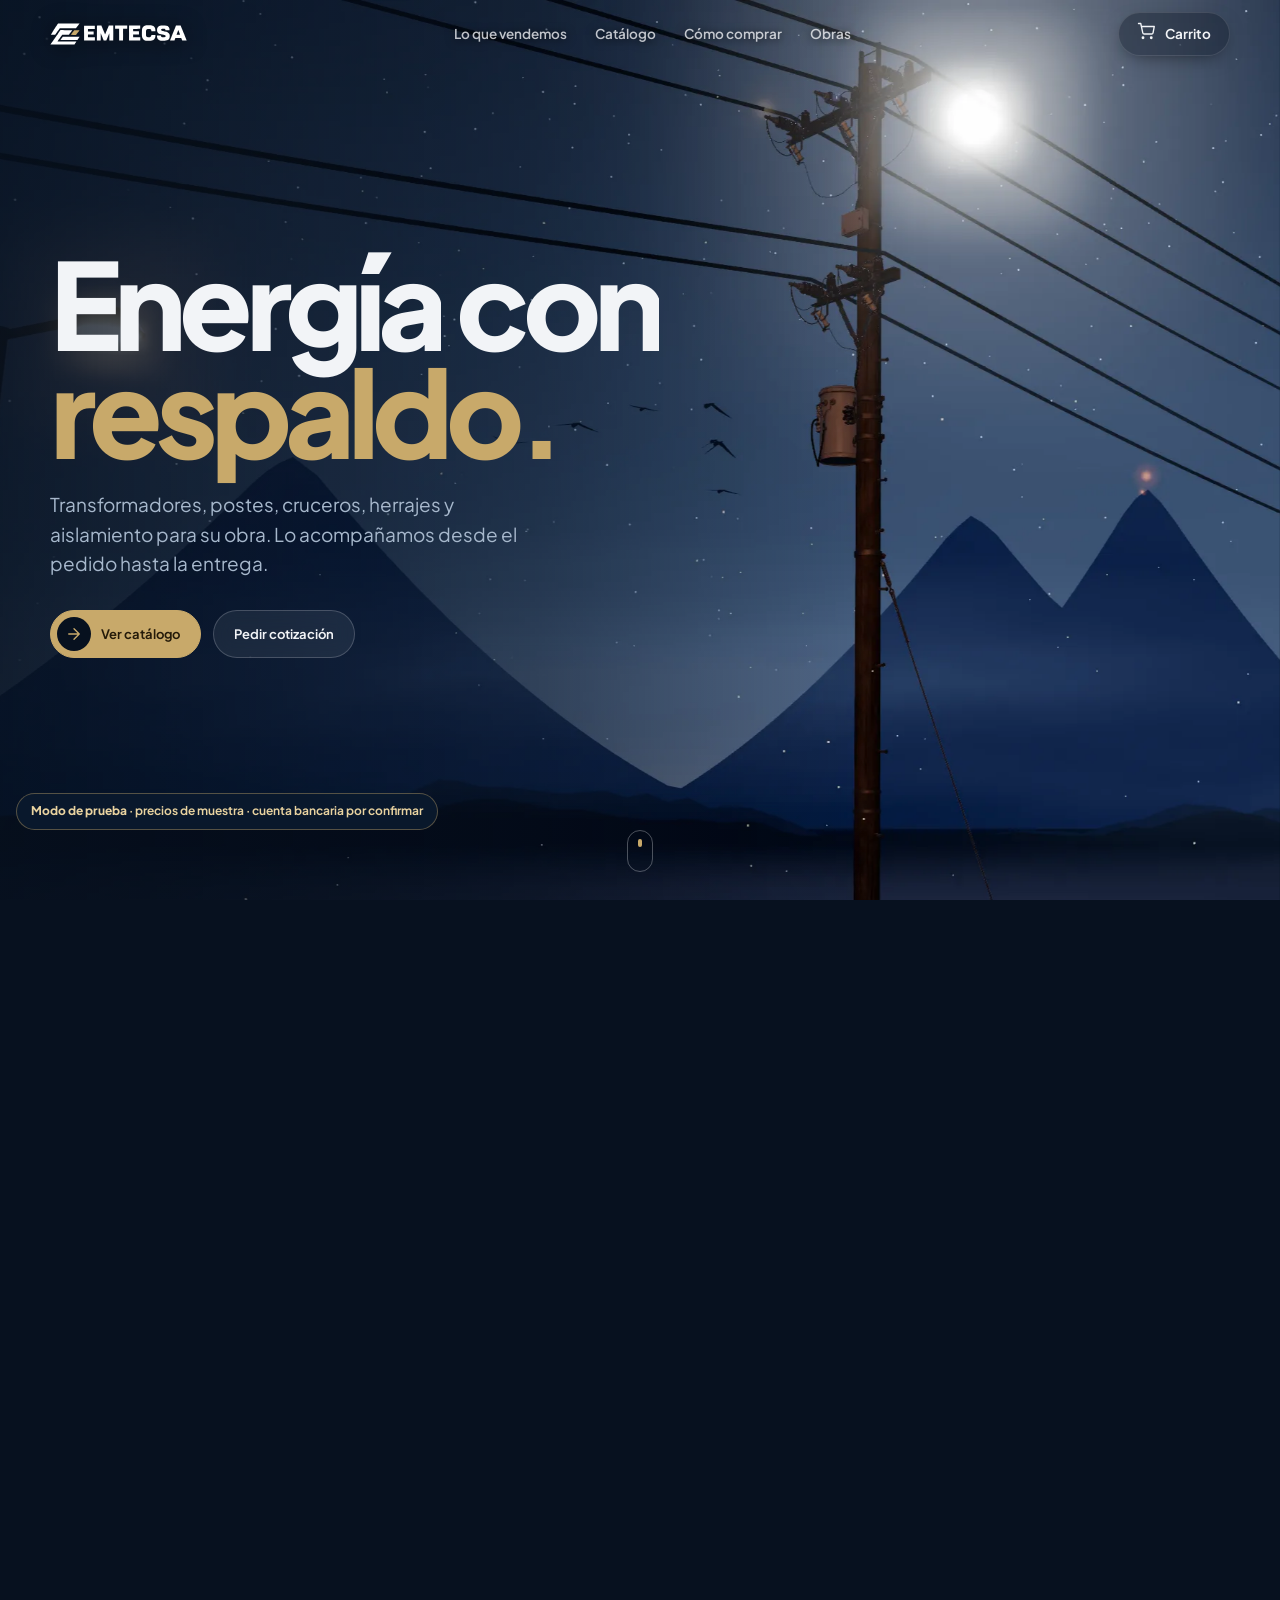
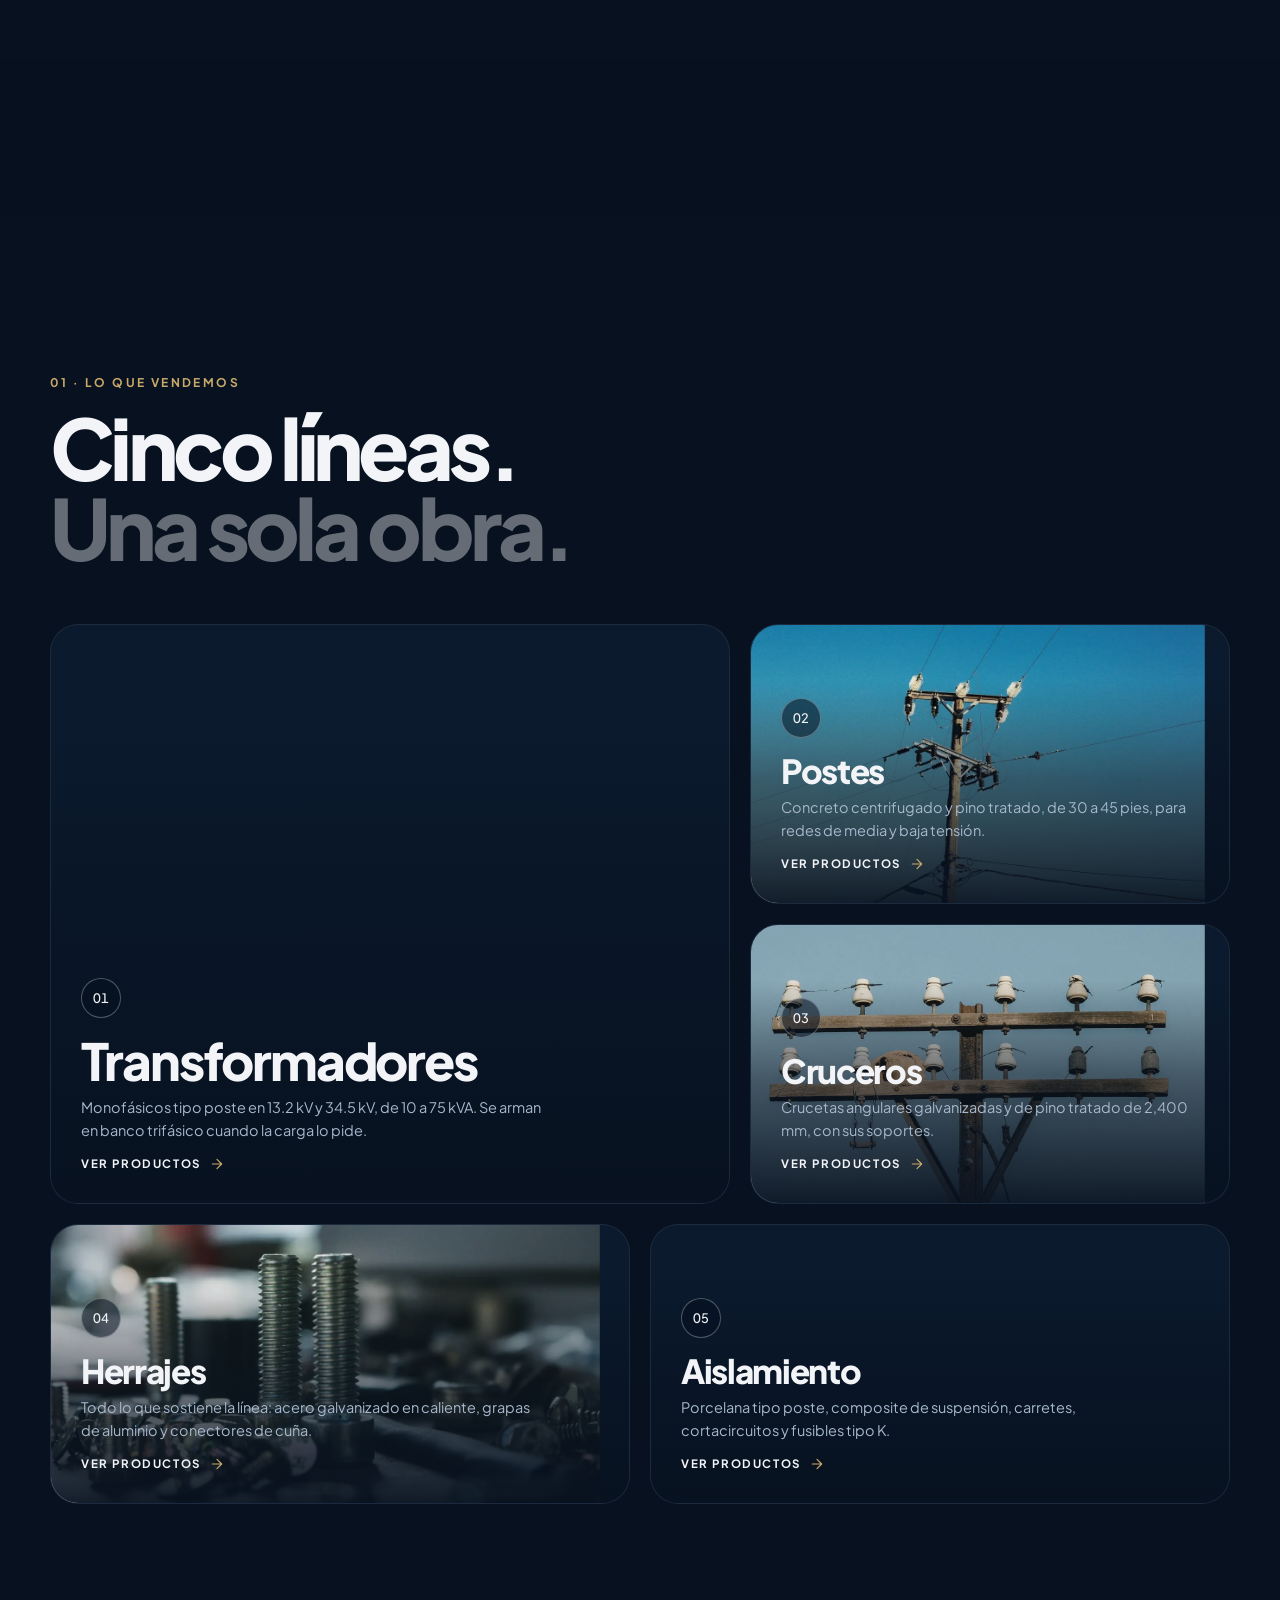
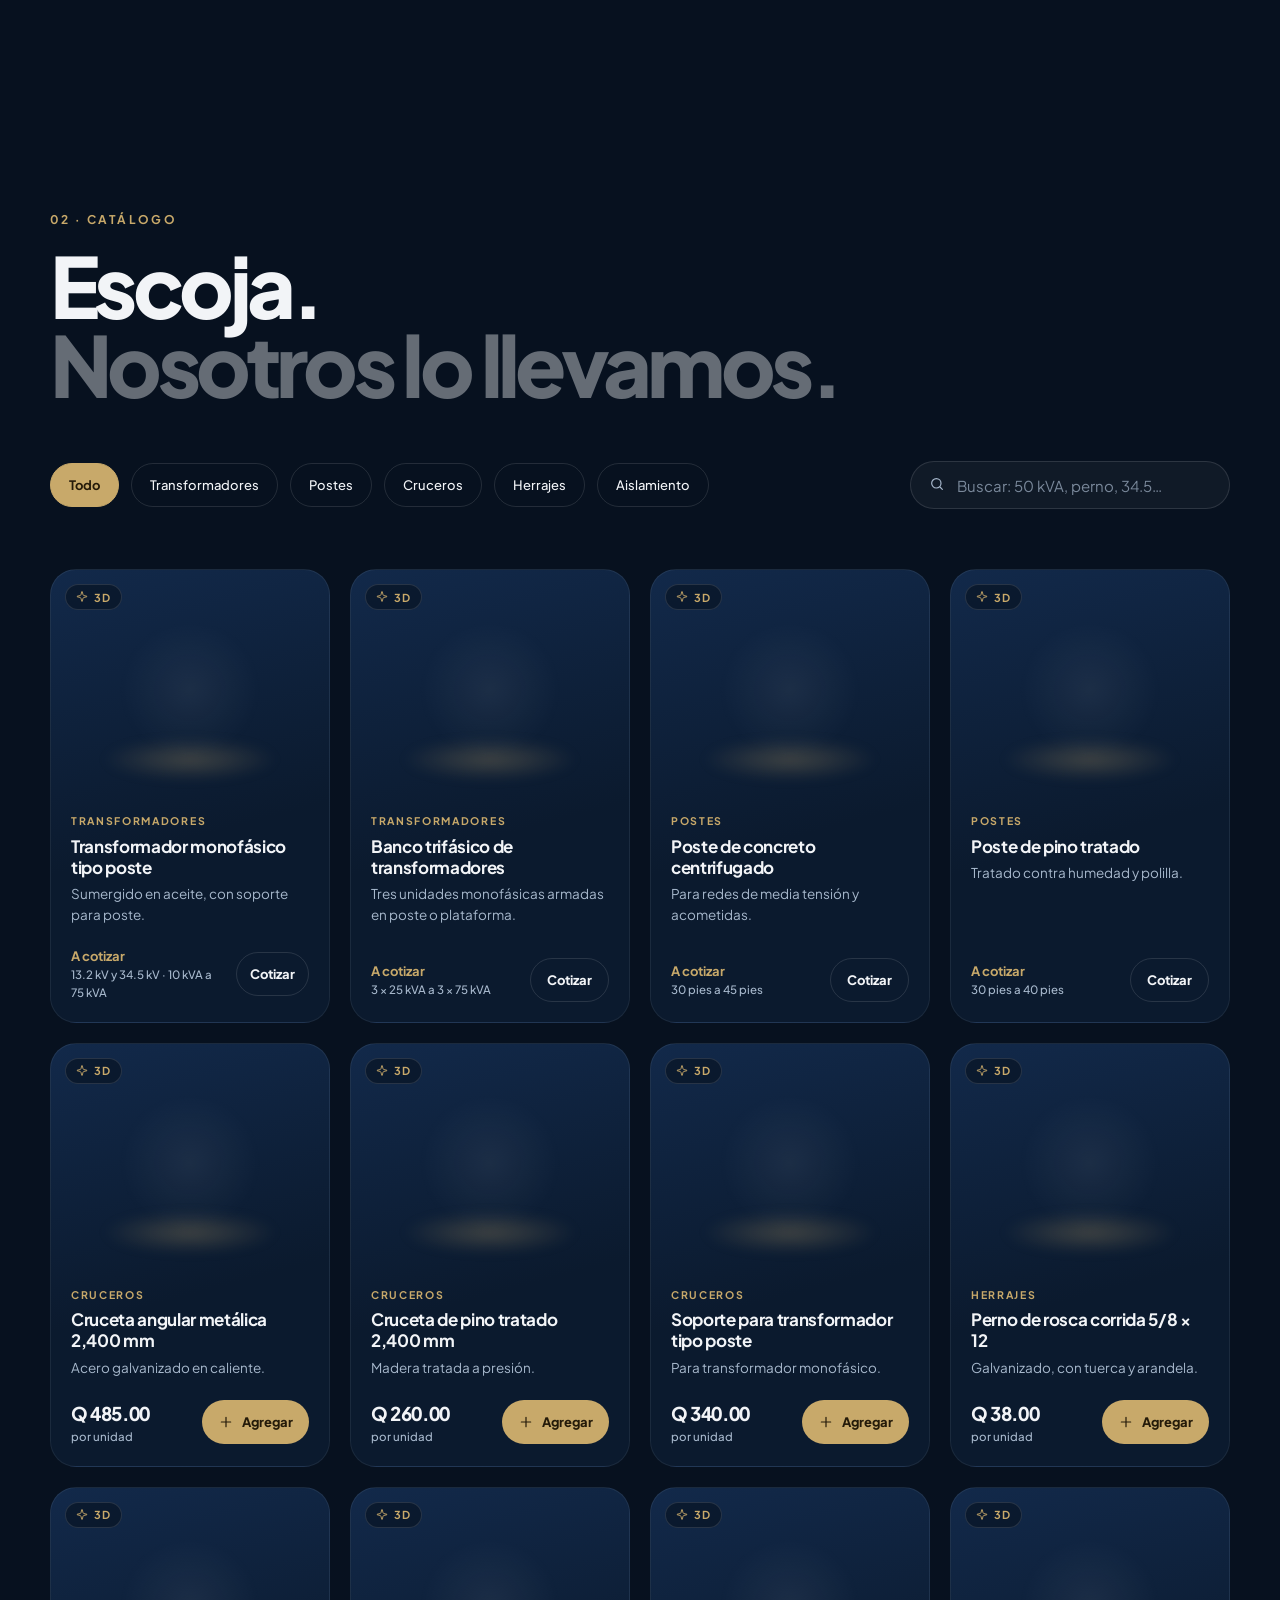
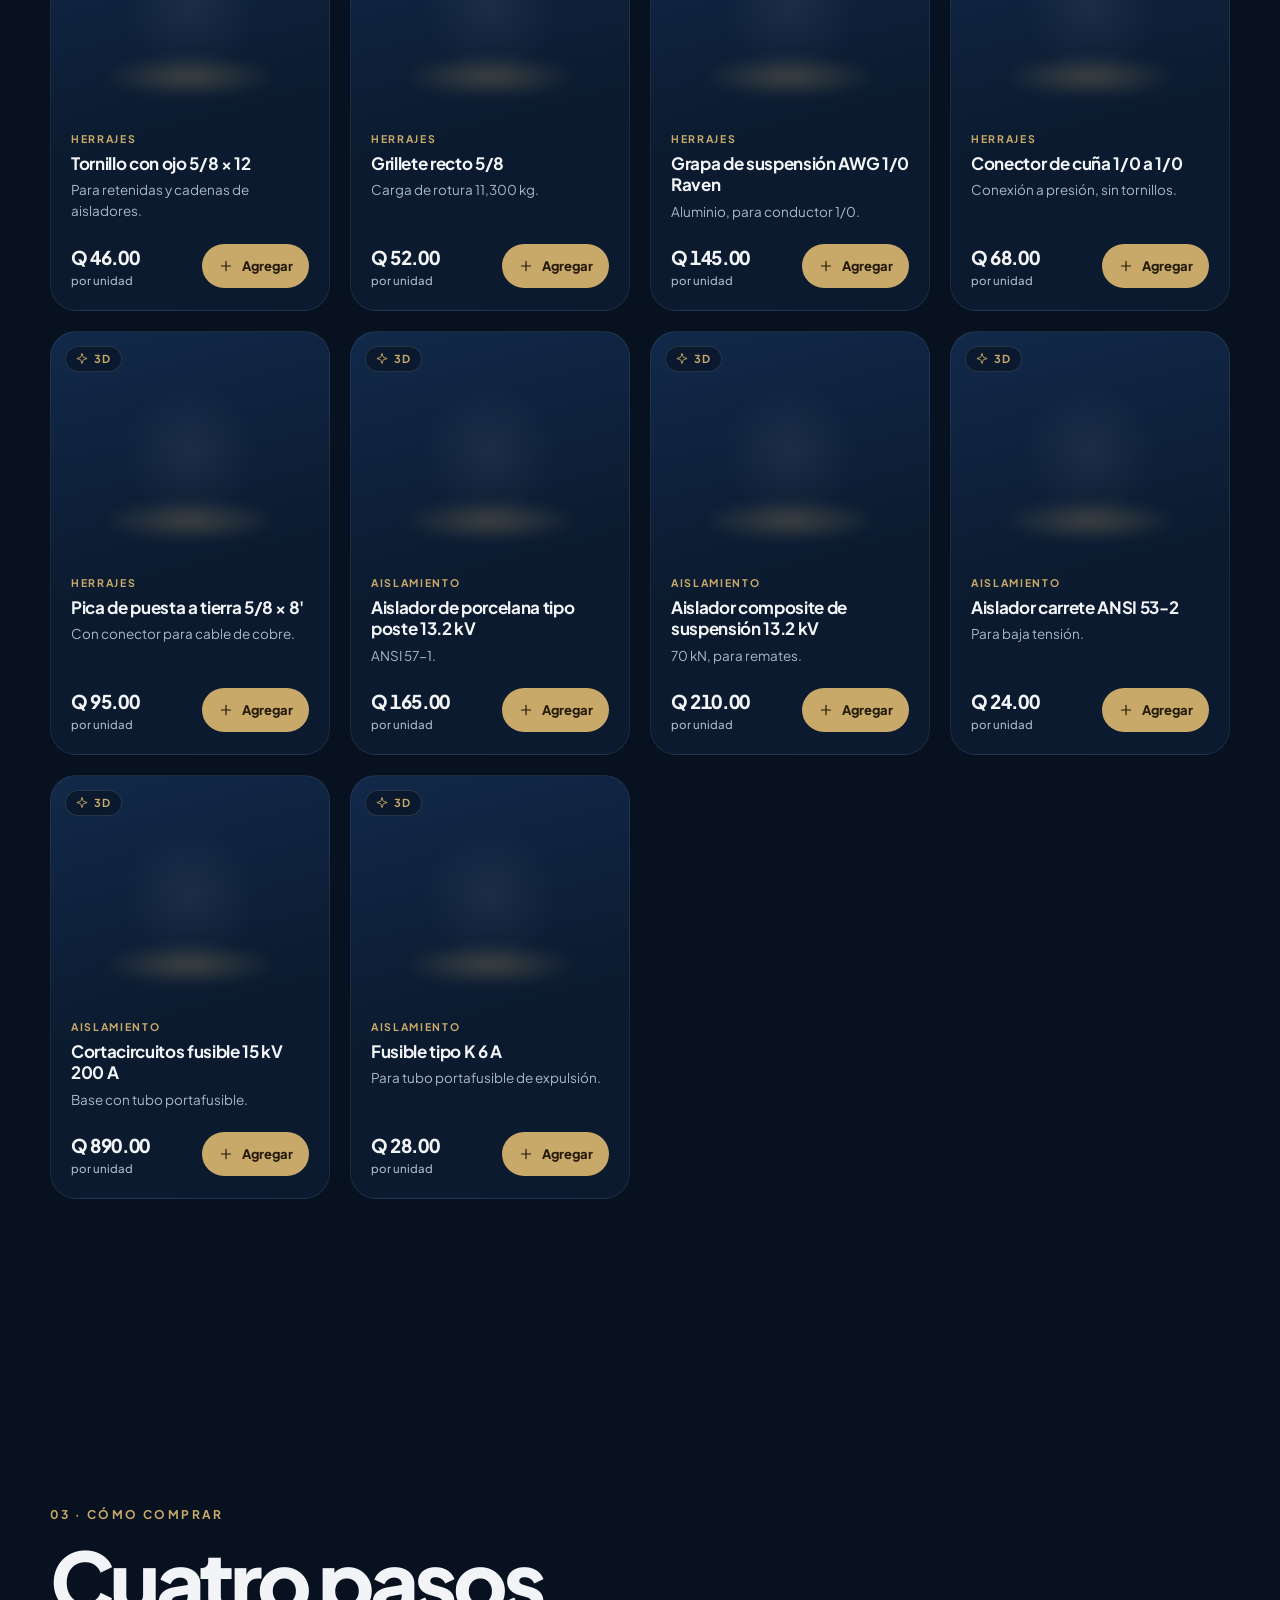
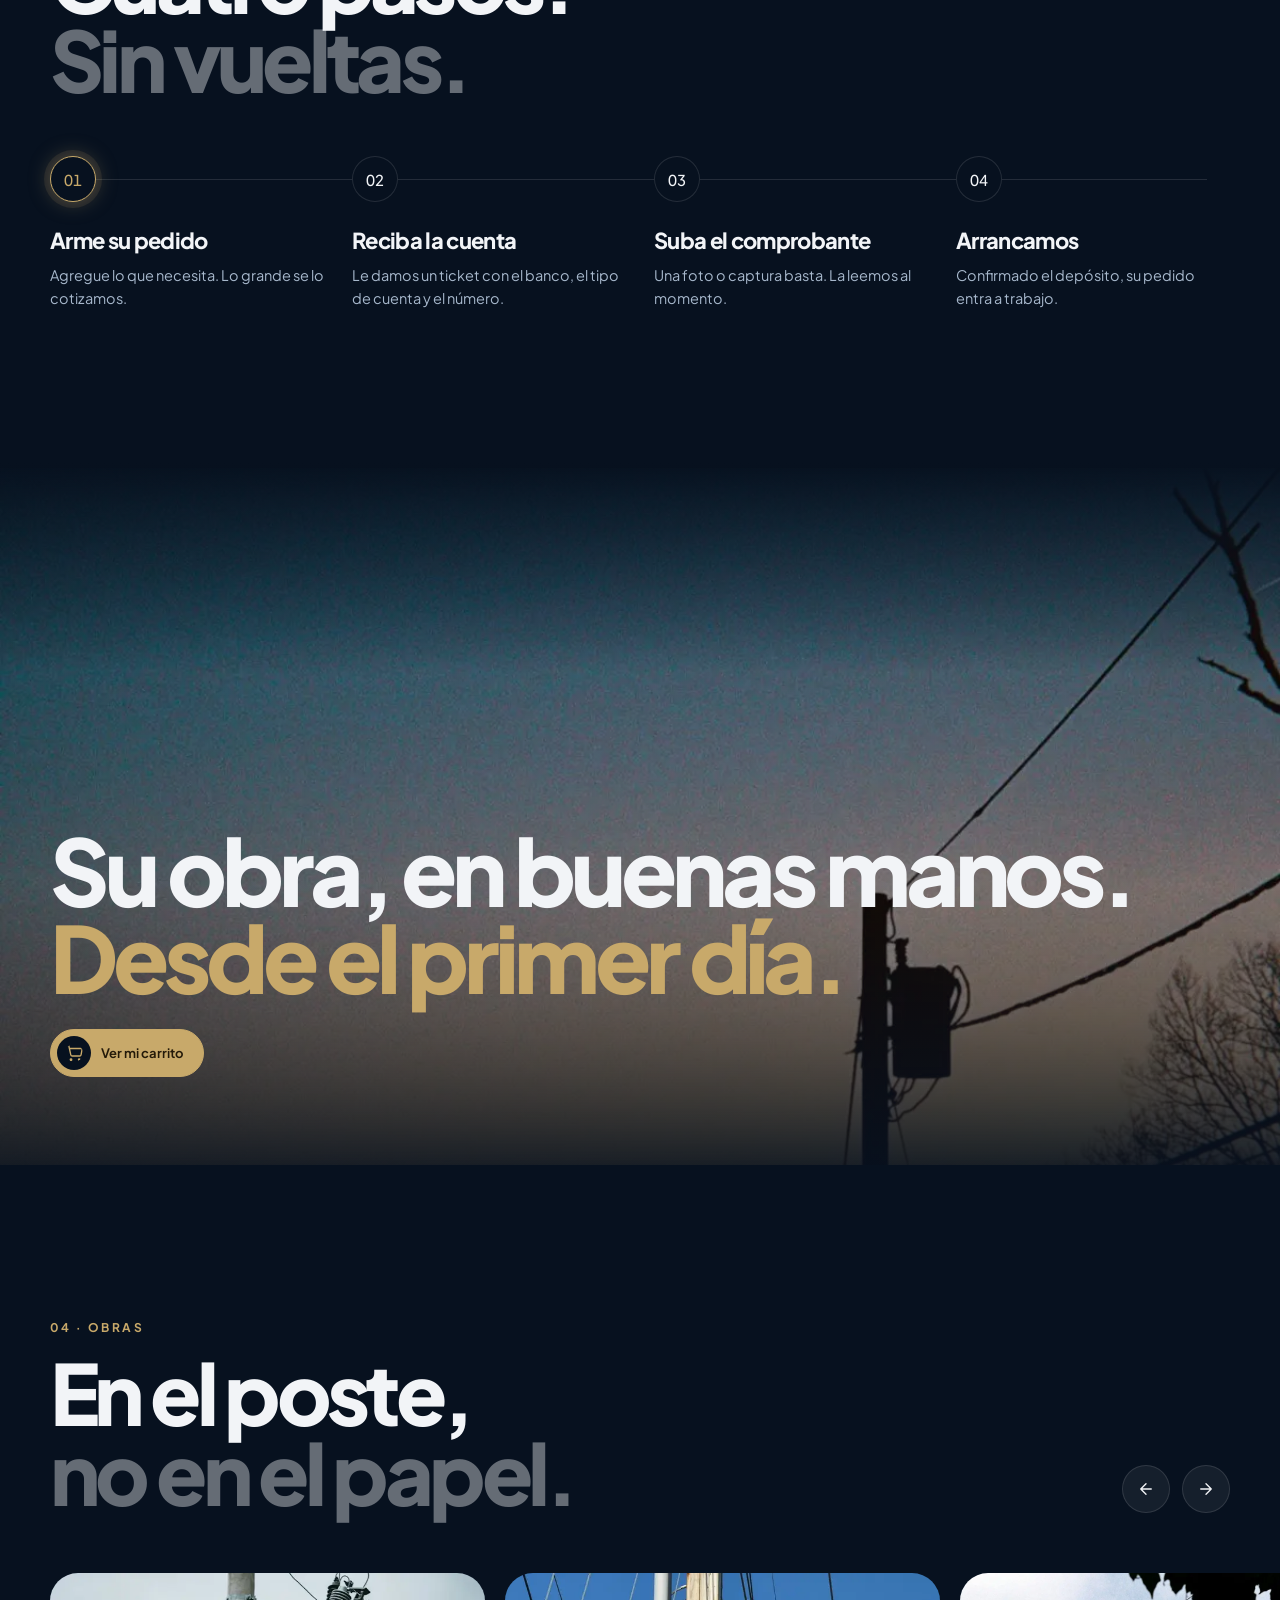
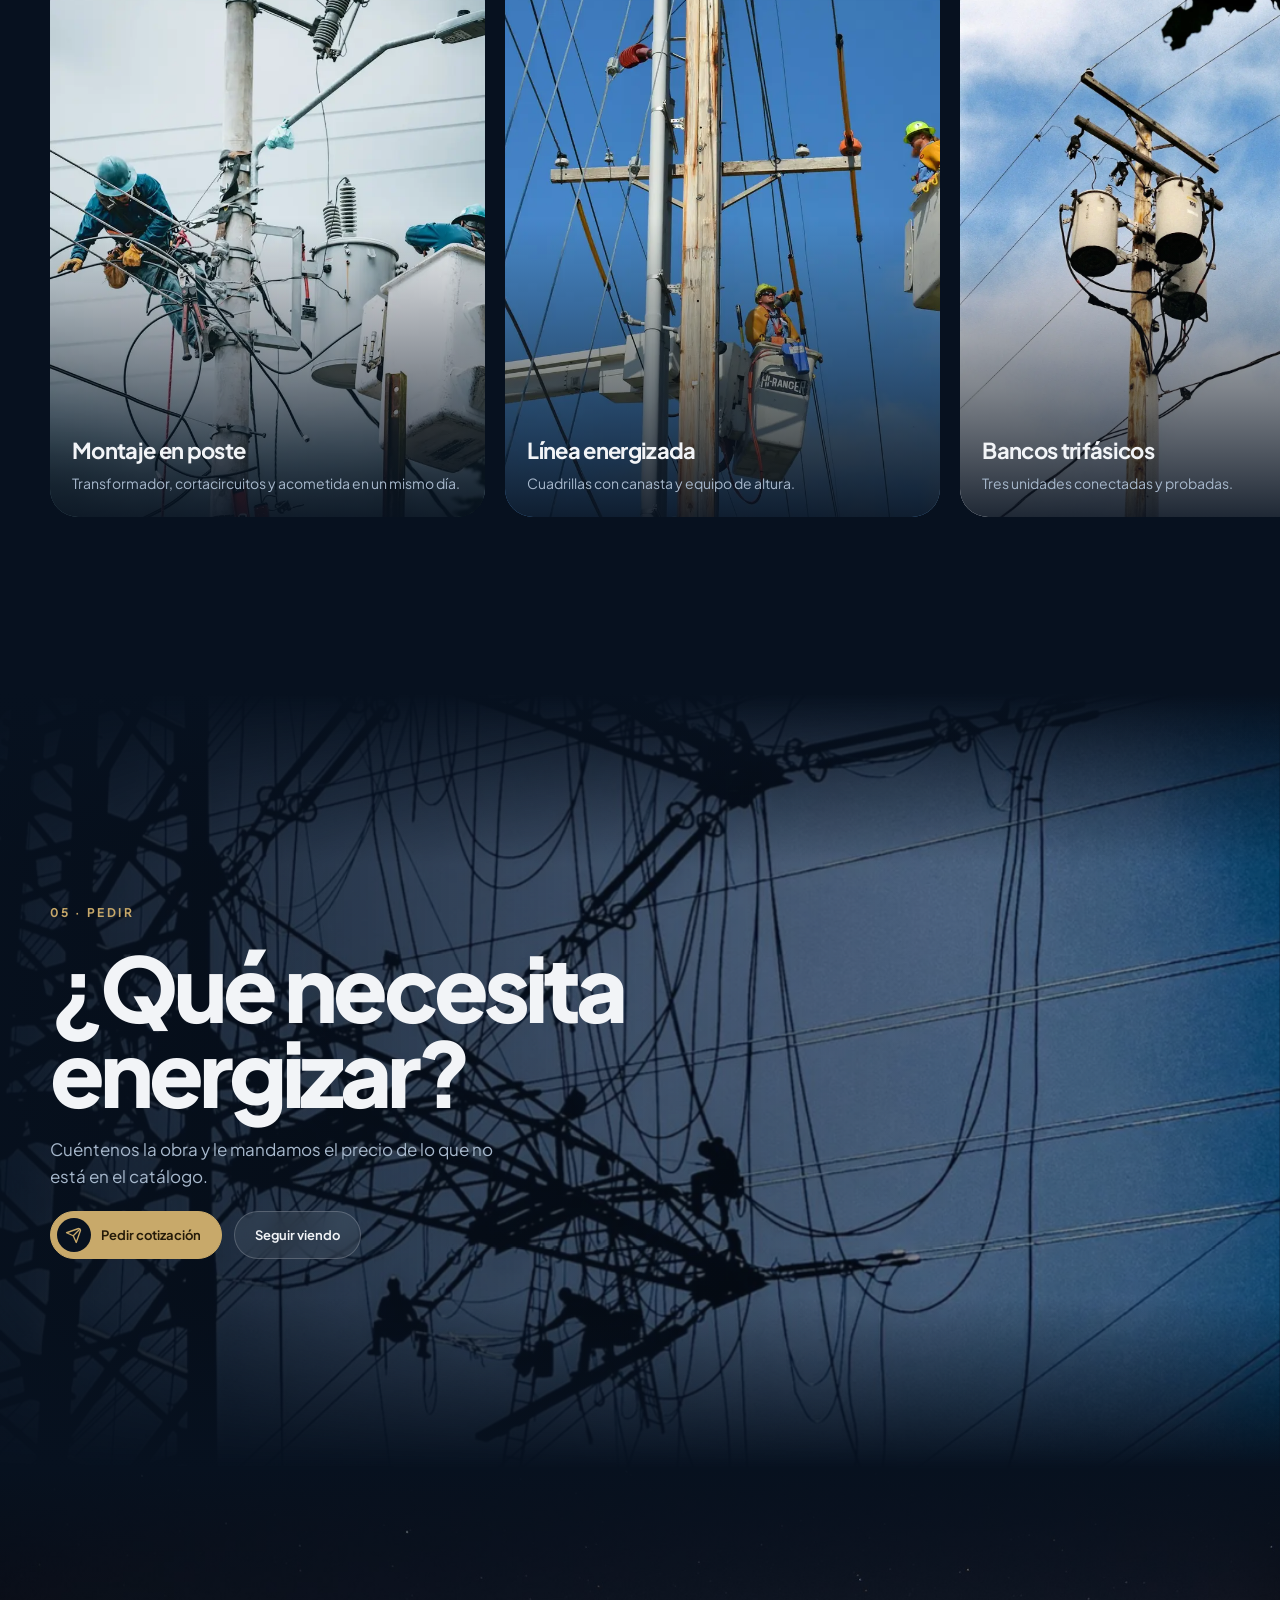
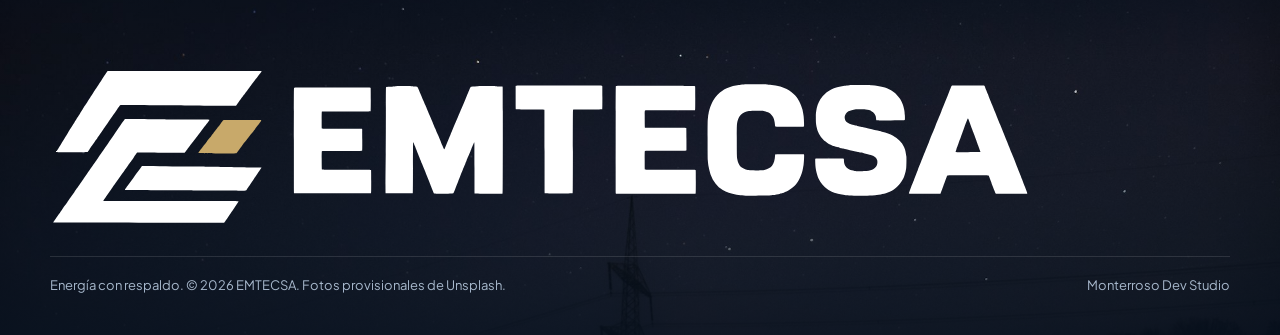
==== commit 9b6eb6af: "Mi perfil, páginas más rápidas, departamento y municipio en todo el sistema, enlaces cortos de Googl" ====
--- a/catalogo/index.html
+++ b/catalogo/index.html
@@ -49,6 +49,7 @@
 <link rel="stylesheet" href="catalogo.css">
 <script type="importmap">{ "imports": { "three": "./vendor/three.module.min.js" } }</script>
 <script src="../emtecsa-ui.js"></script>
+<script src="../emtecsa-geo.js"></script>
 <script src="../sistema/js/config.js"></script>
 <script src="datos.js"></script>
 <script src="almacen.js"></script>
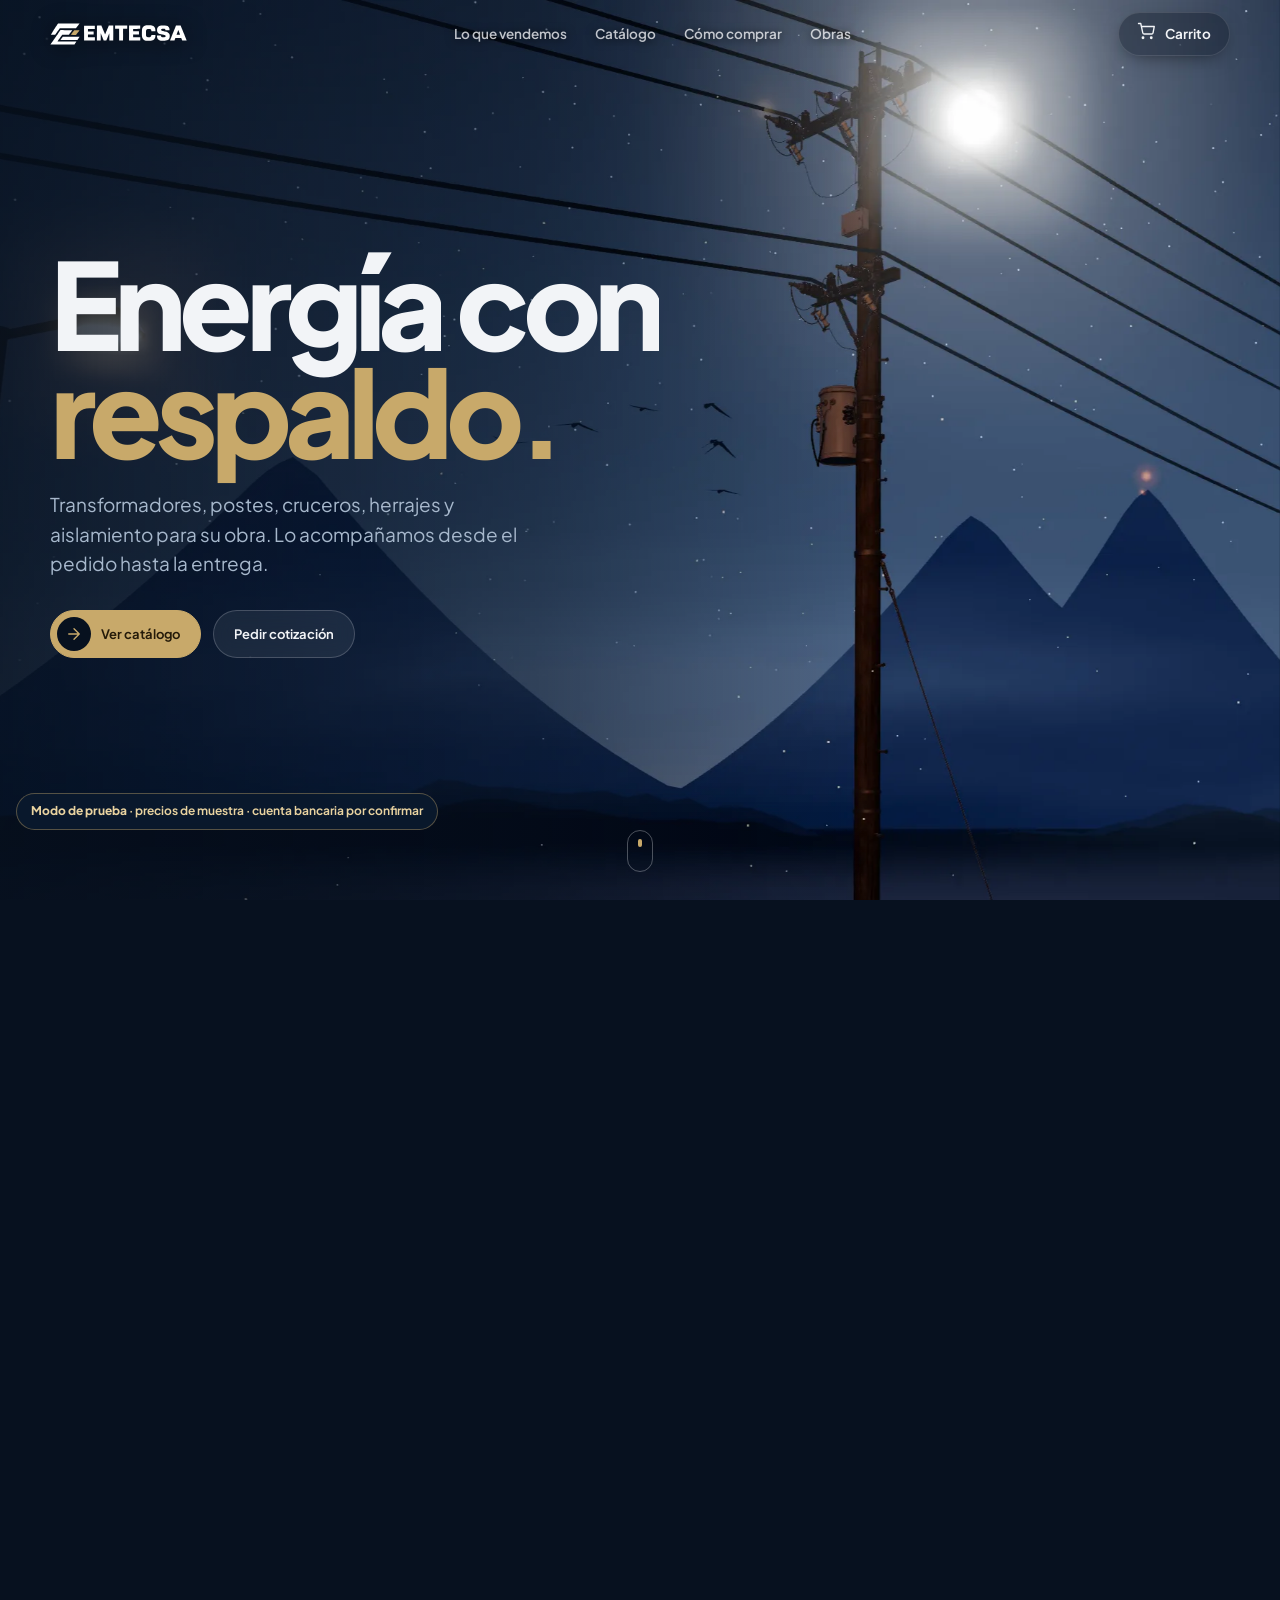
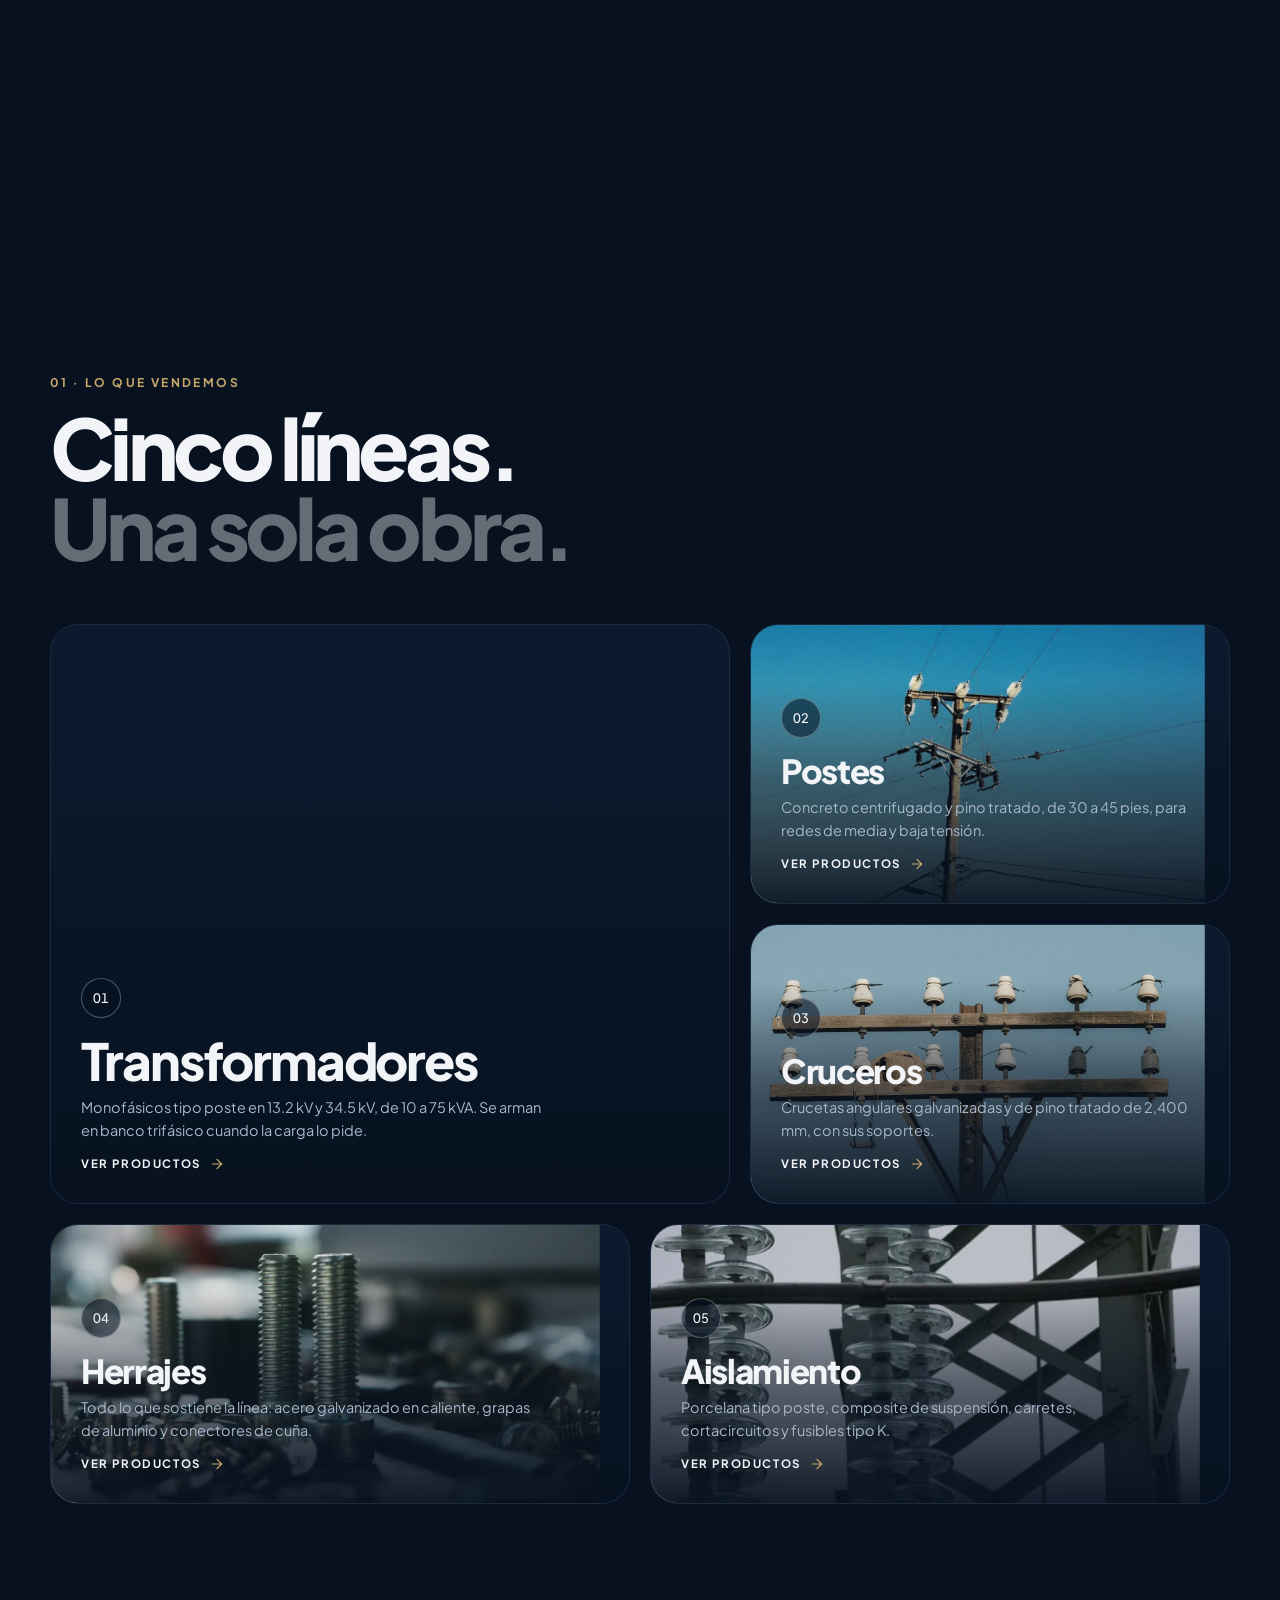
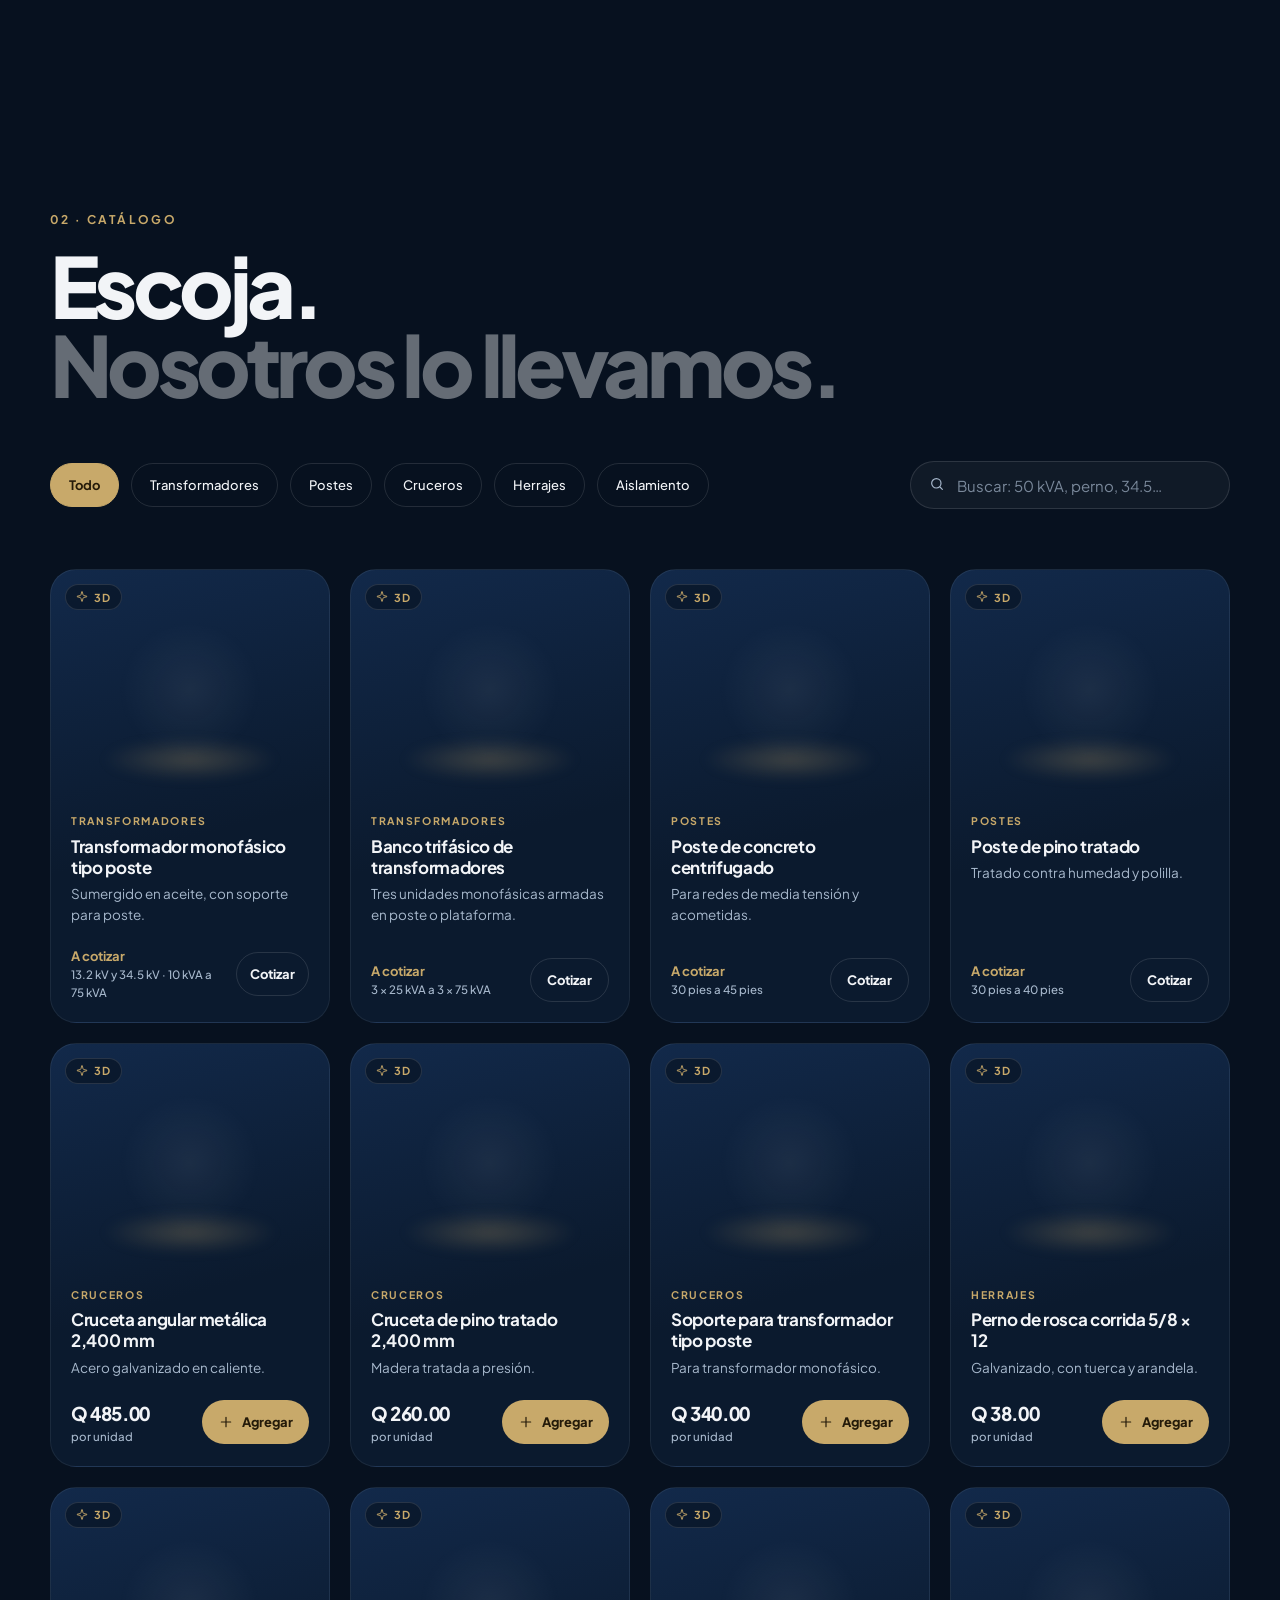
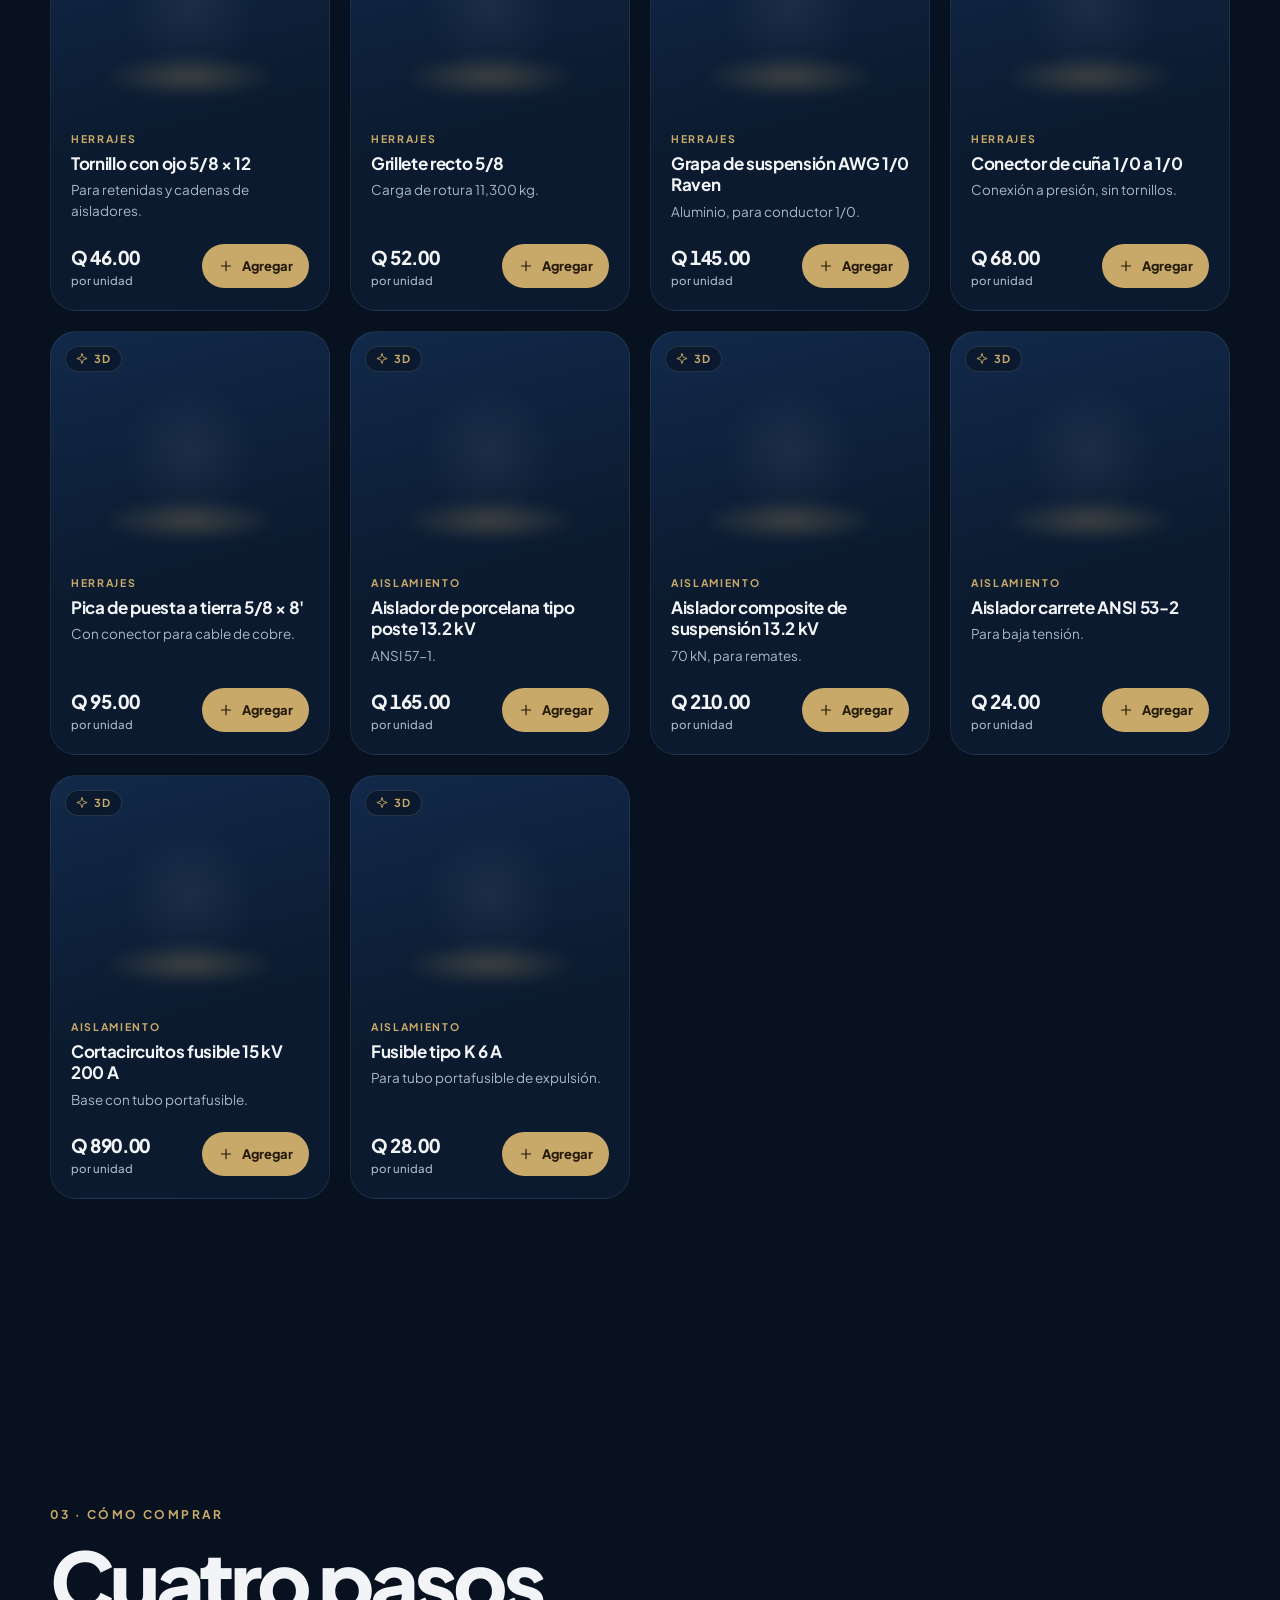
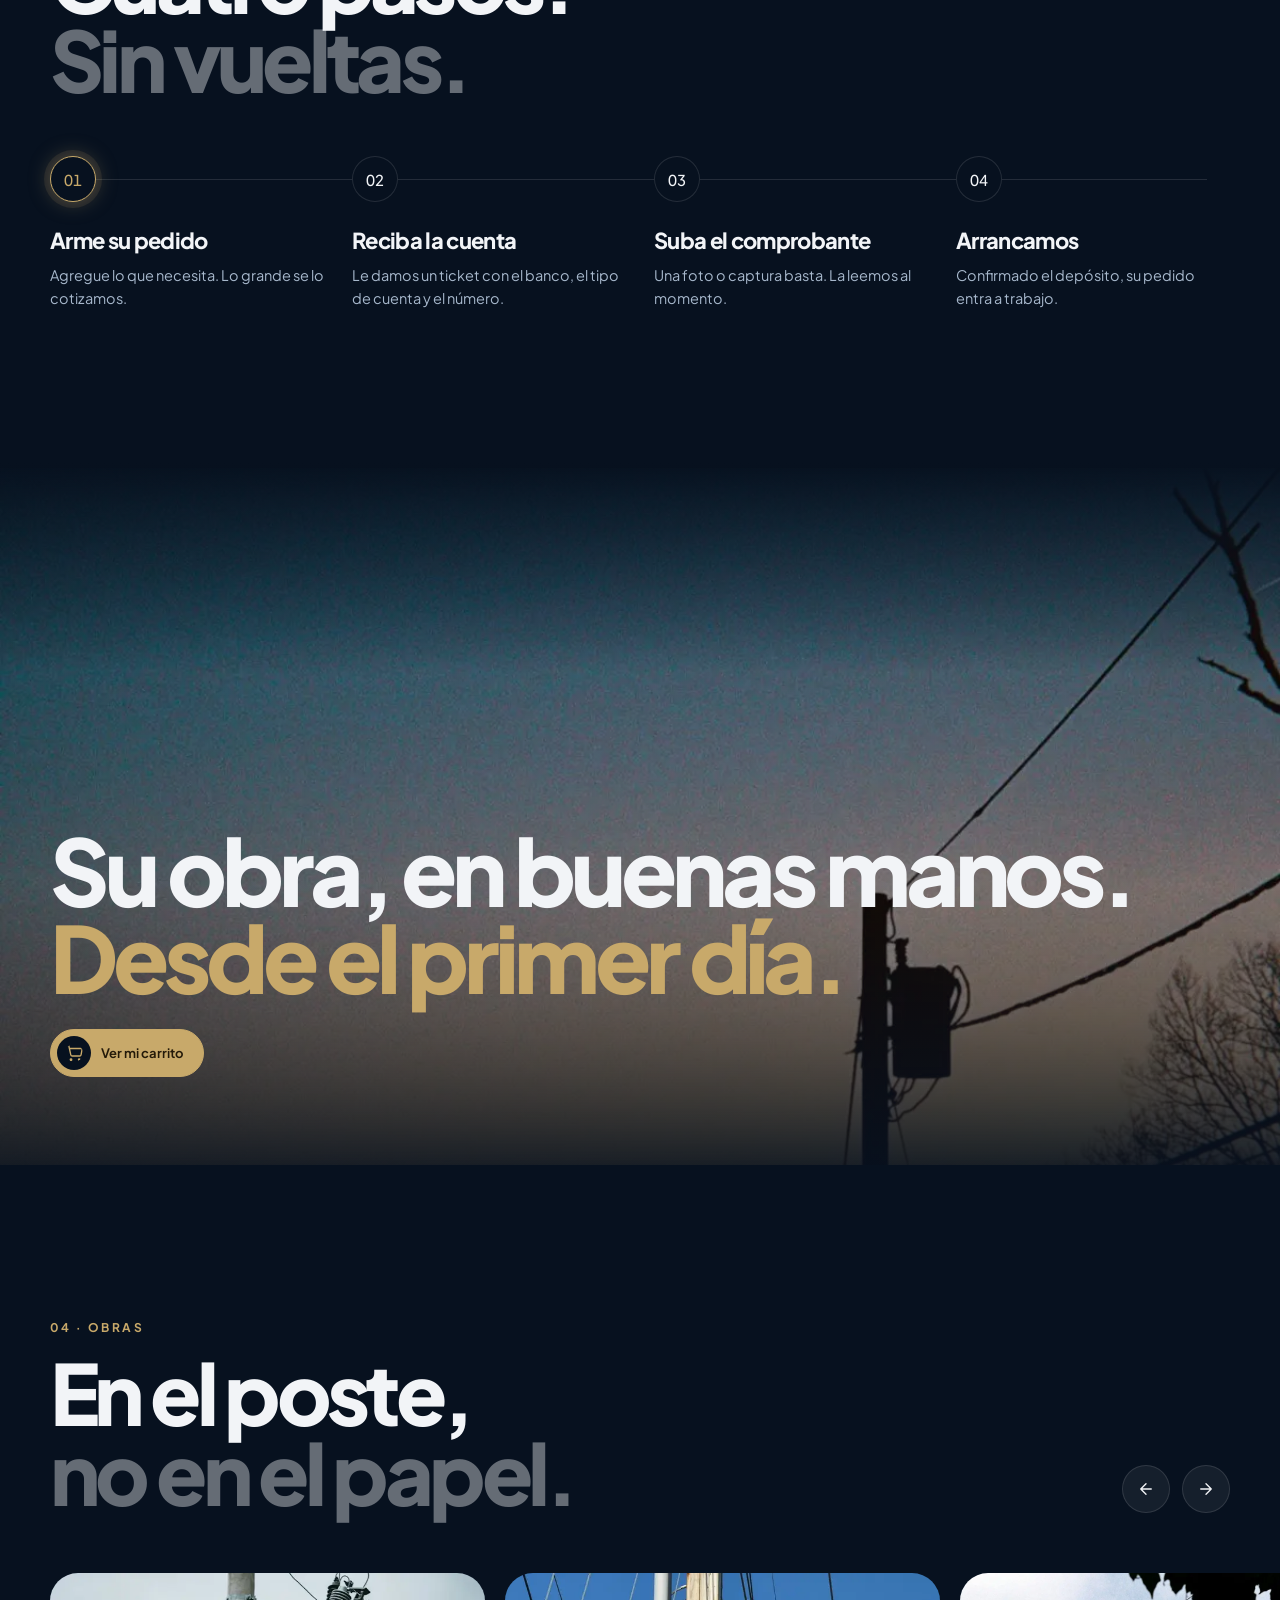
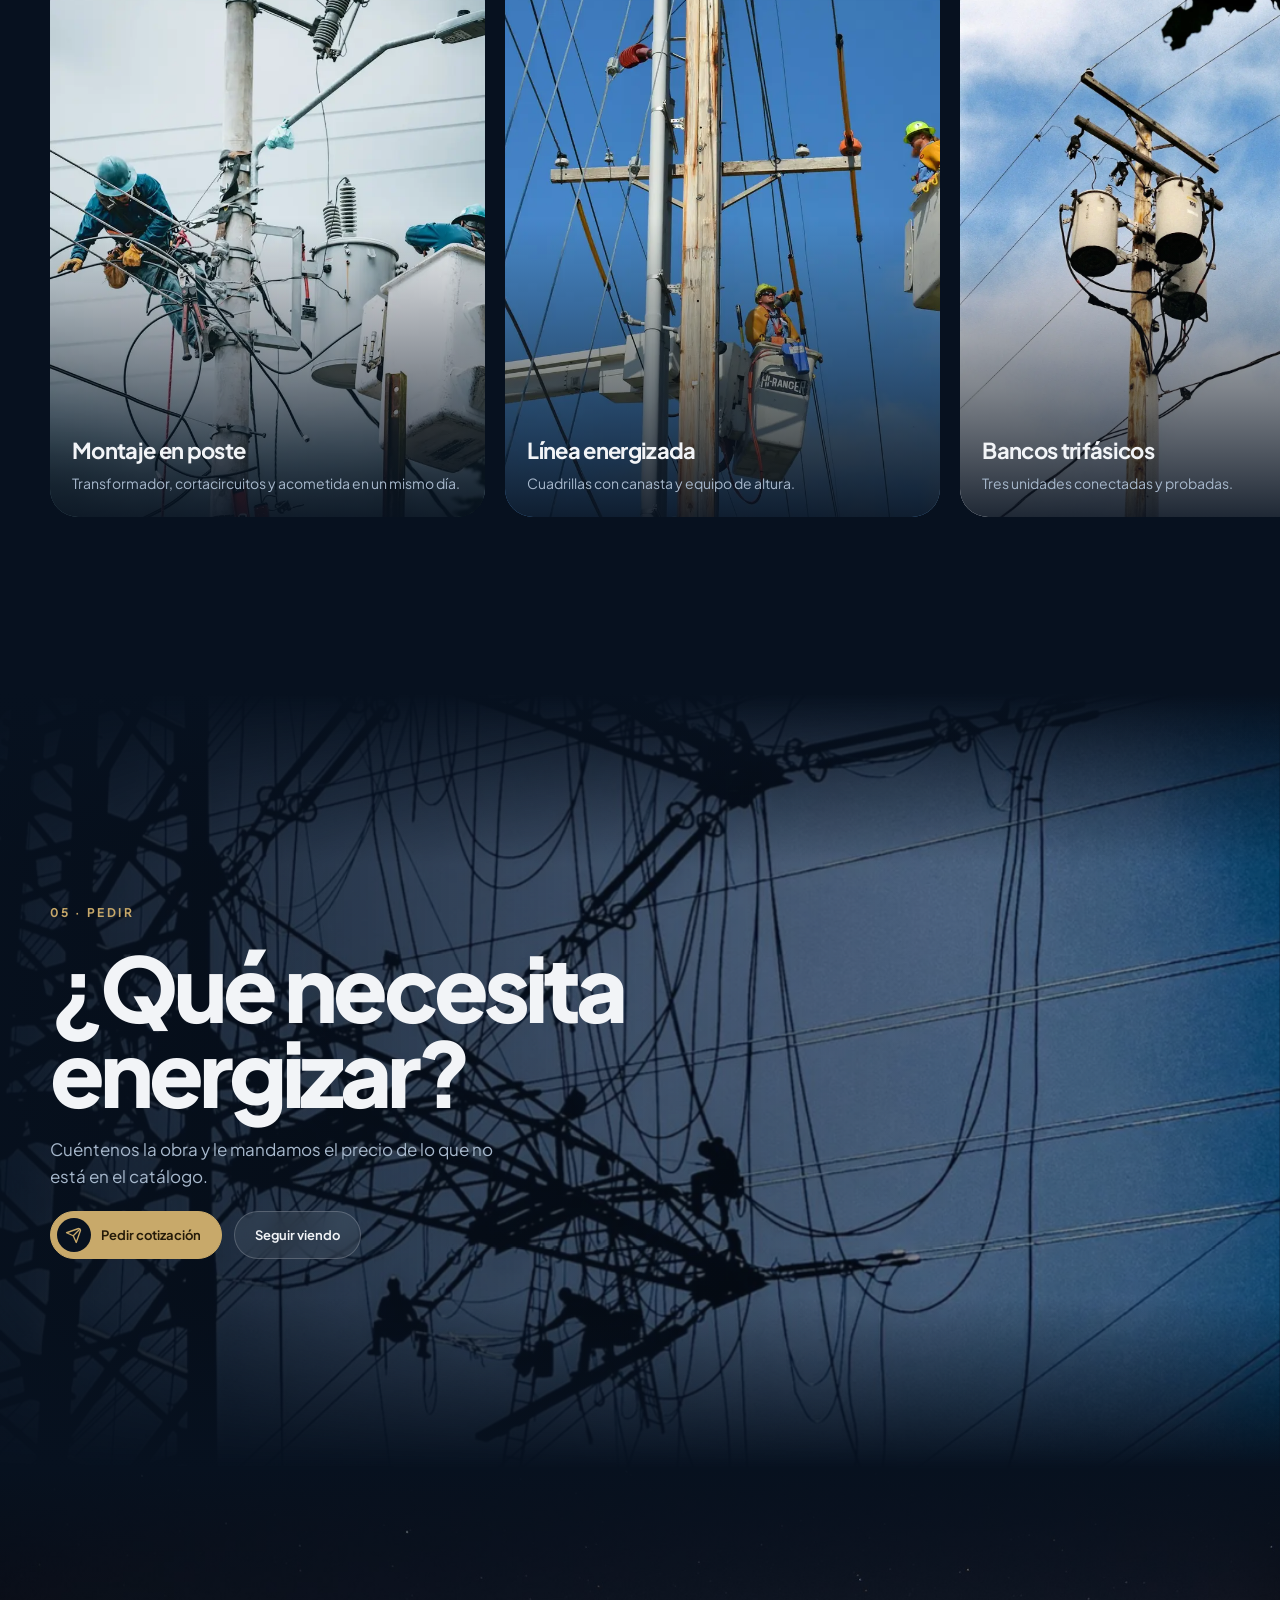
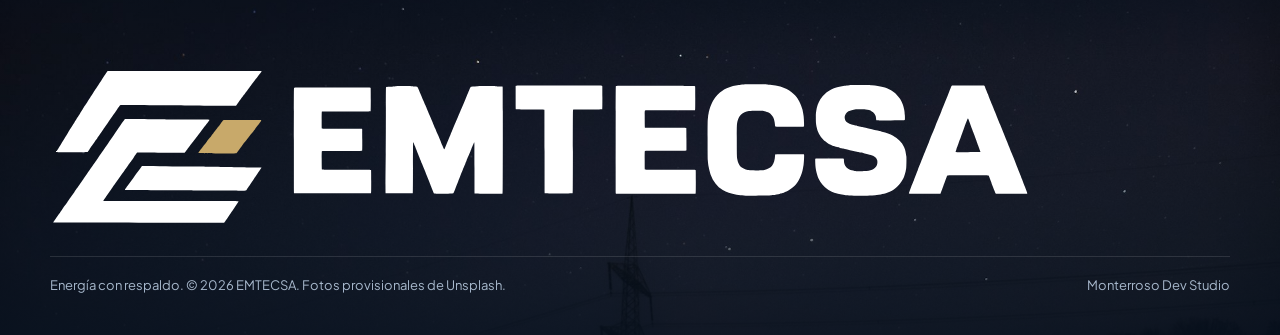
==== commit 6f3a7e9d: "Fase 1 de claridad (menú de 5, Hoy con lo que toca, información en ⓘ), partidas con materiales multi" ====
--- a/catalogo/index.html
+++ b/catalogo/index.html
@@ -51,6 +51,7 @@
 <script src="../emtecsa-ui.js"></script>
 <script src="../emtecsa-geo.js"></script>
 <script src="../sistema/js/config.js"></script>
+<script src="../emtecsa-errores.js" data-origen="catalogo" data-version="2026-11-18-2"></script>
 <script src="datos.js"></script>
 <script src="almacen.js"></script>
 <script src="vendor/lenis.min.js"></script>
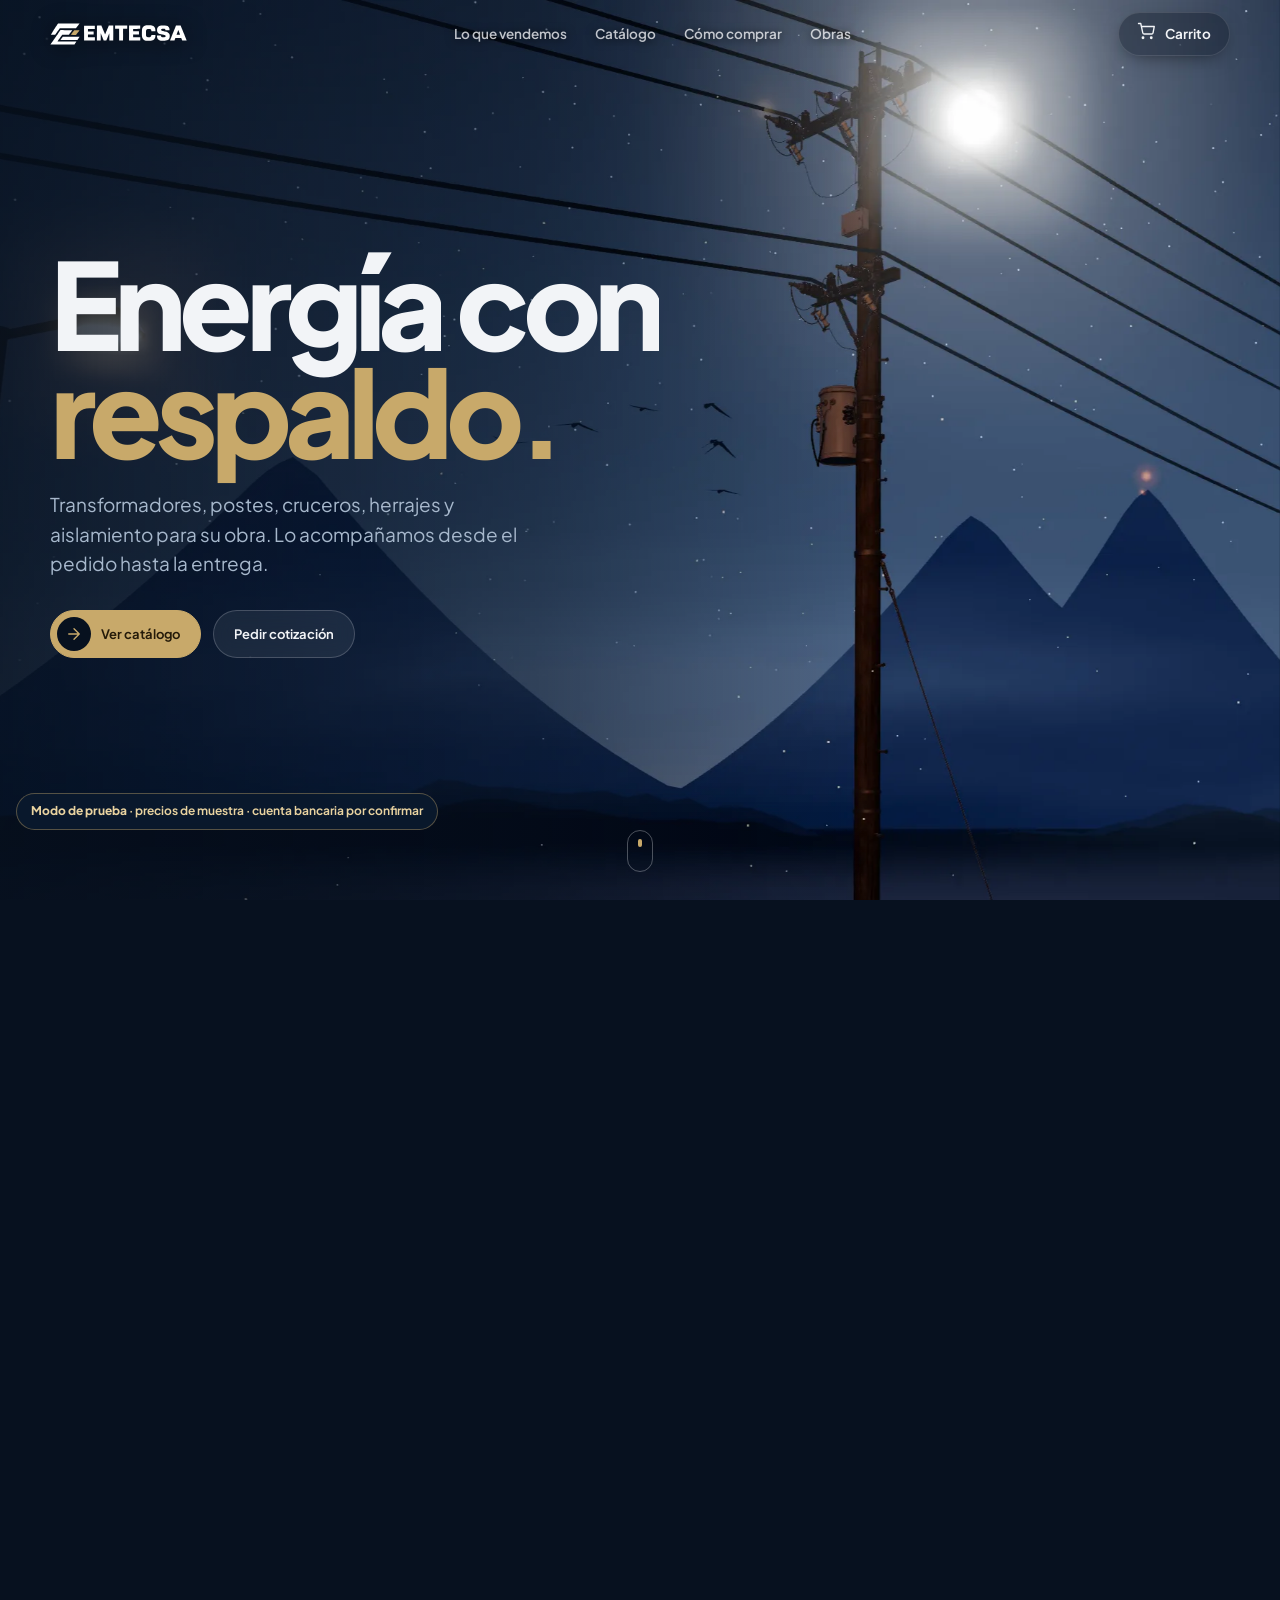
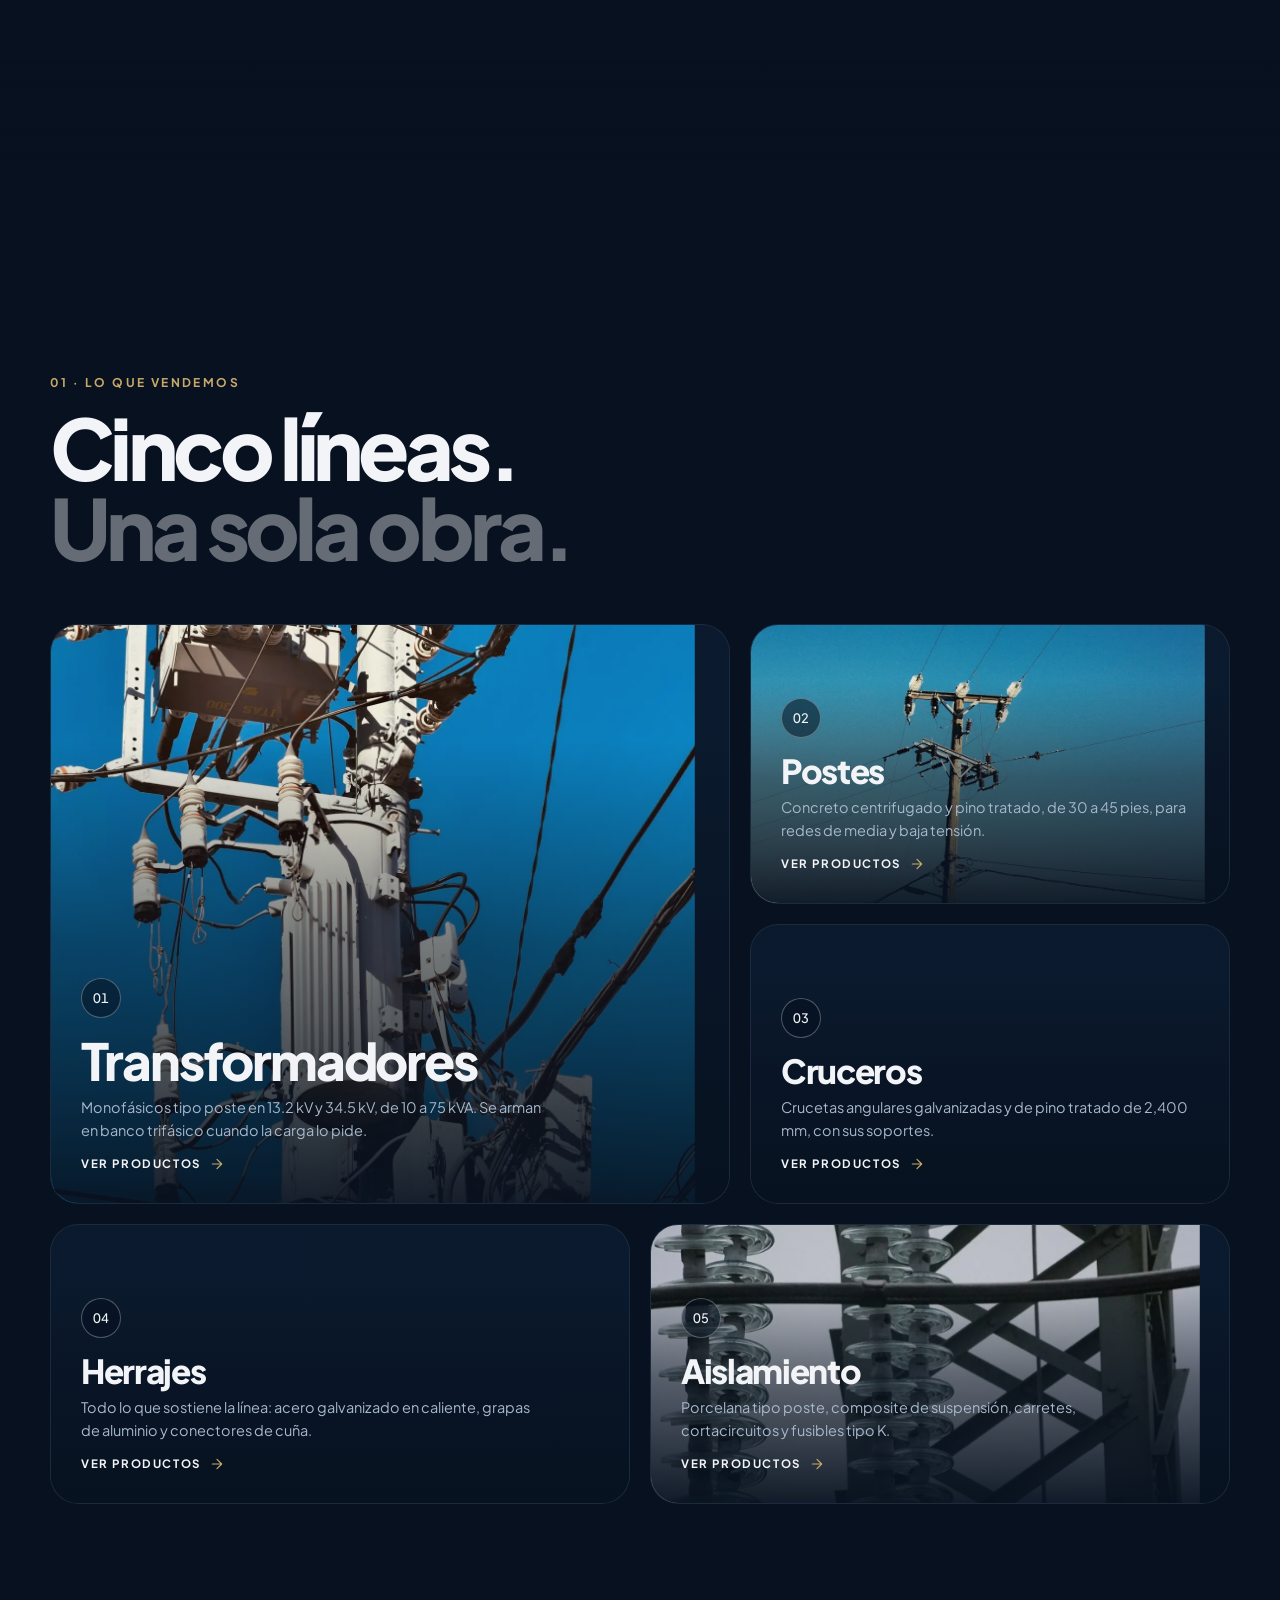
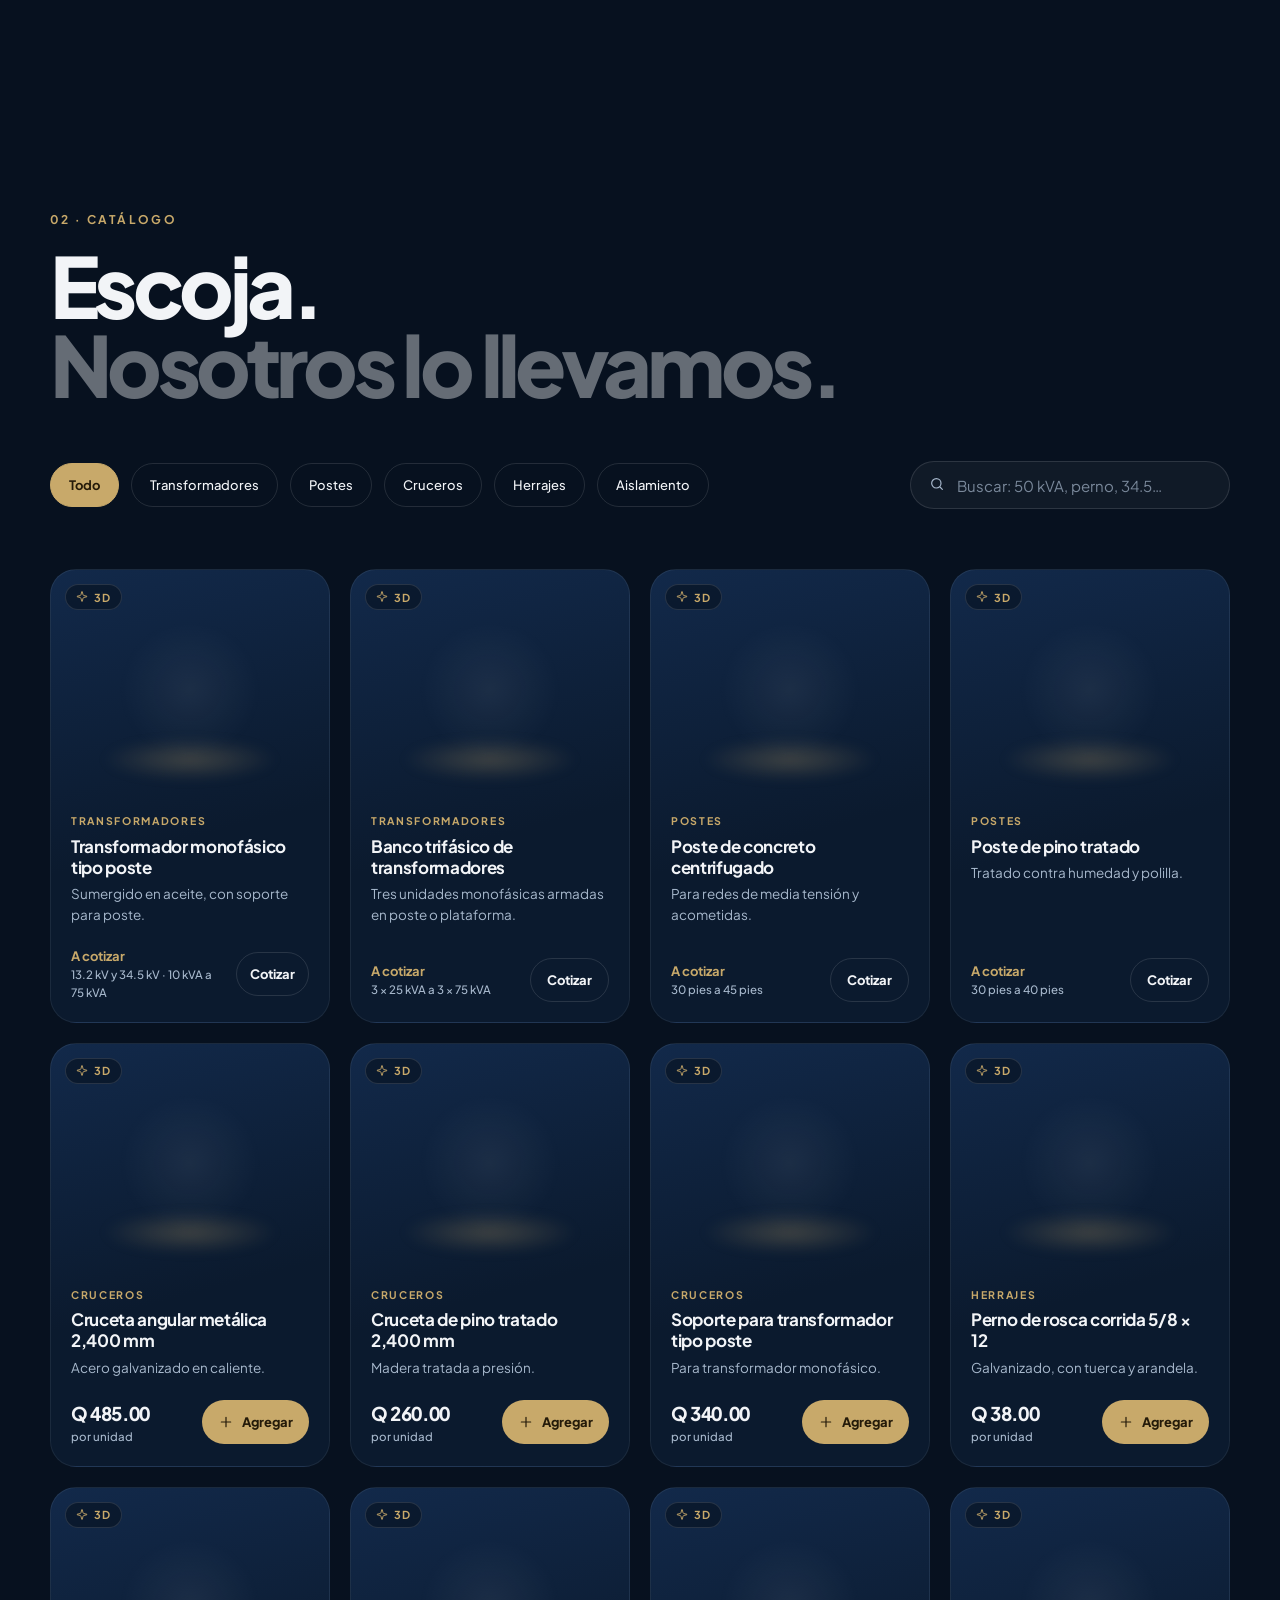
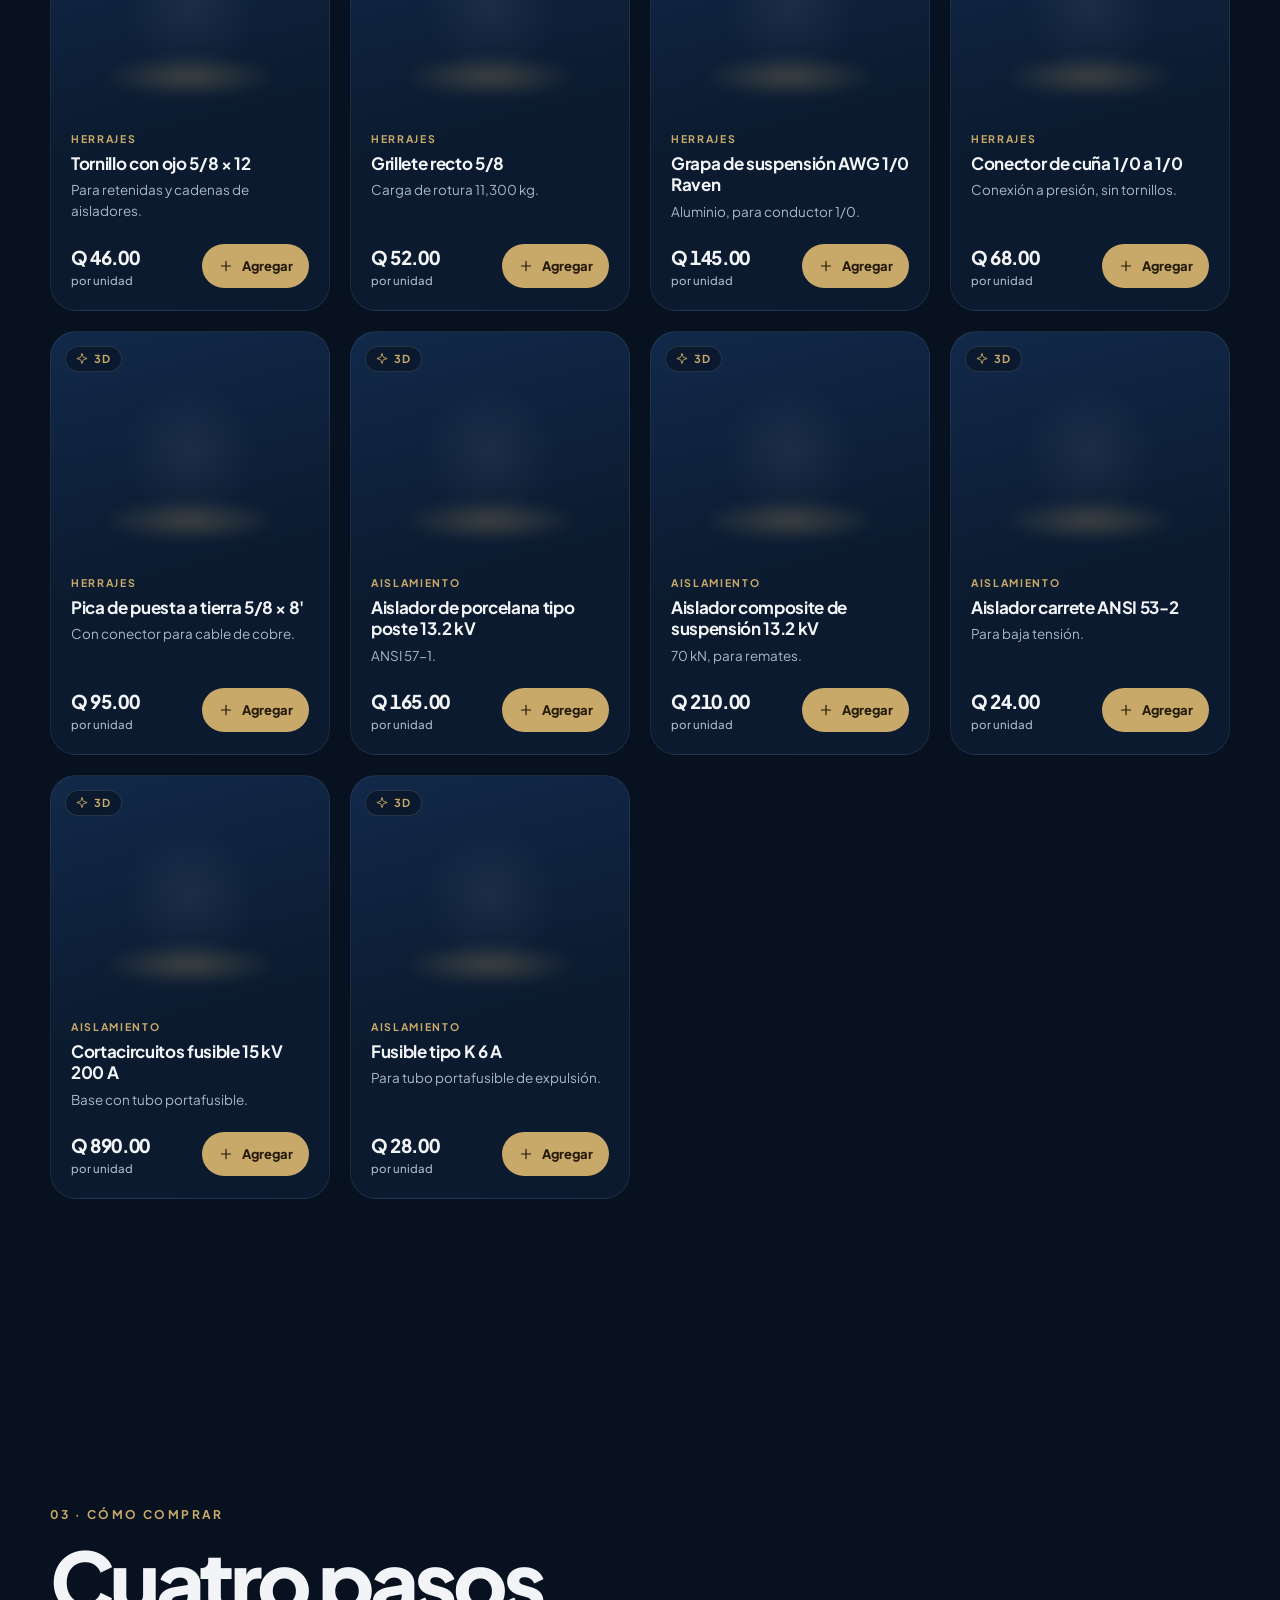
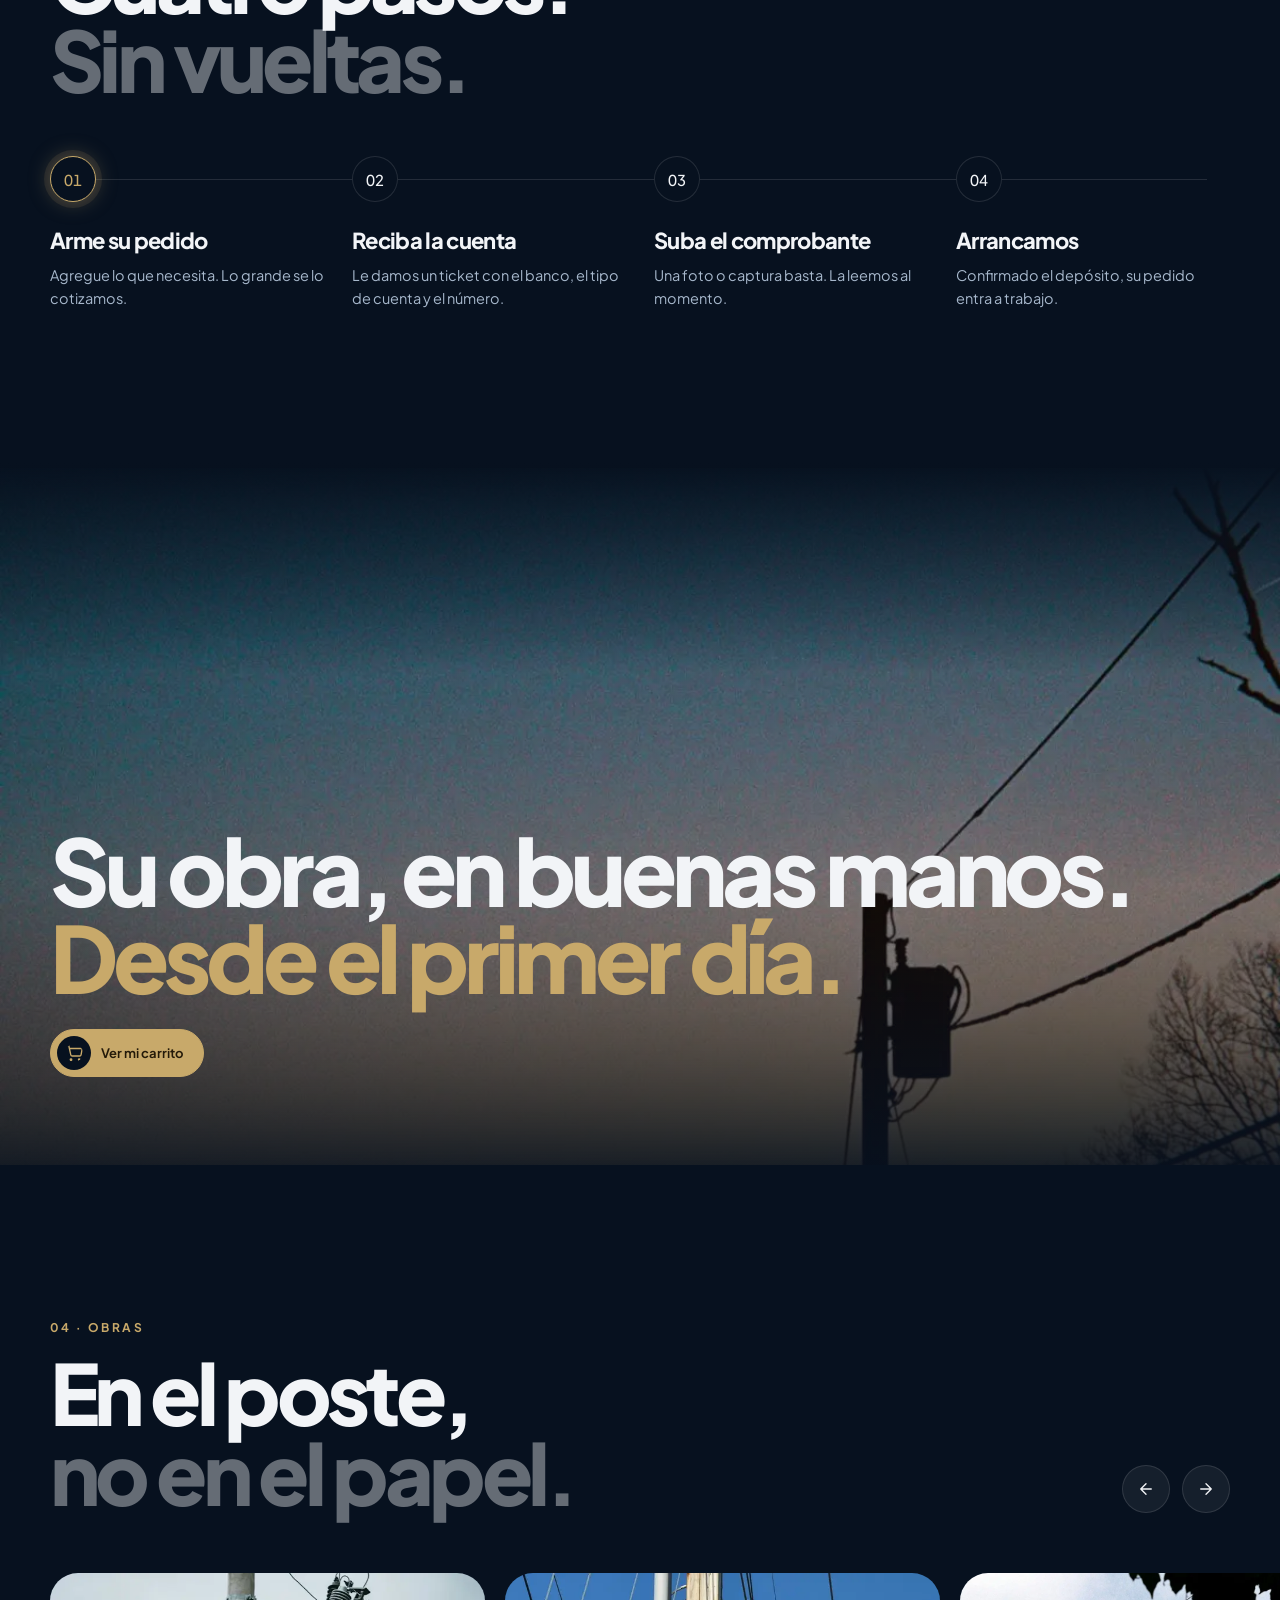
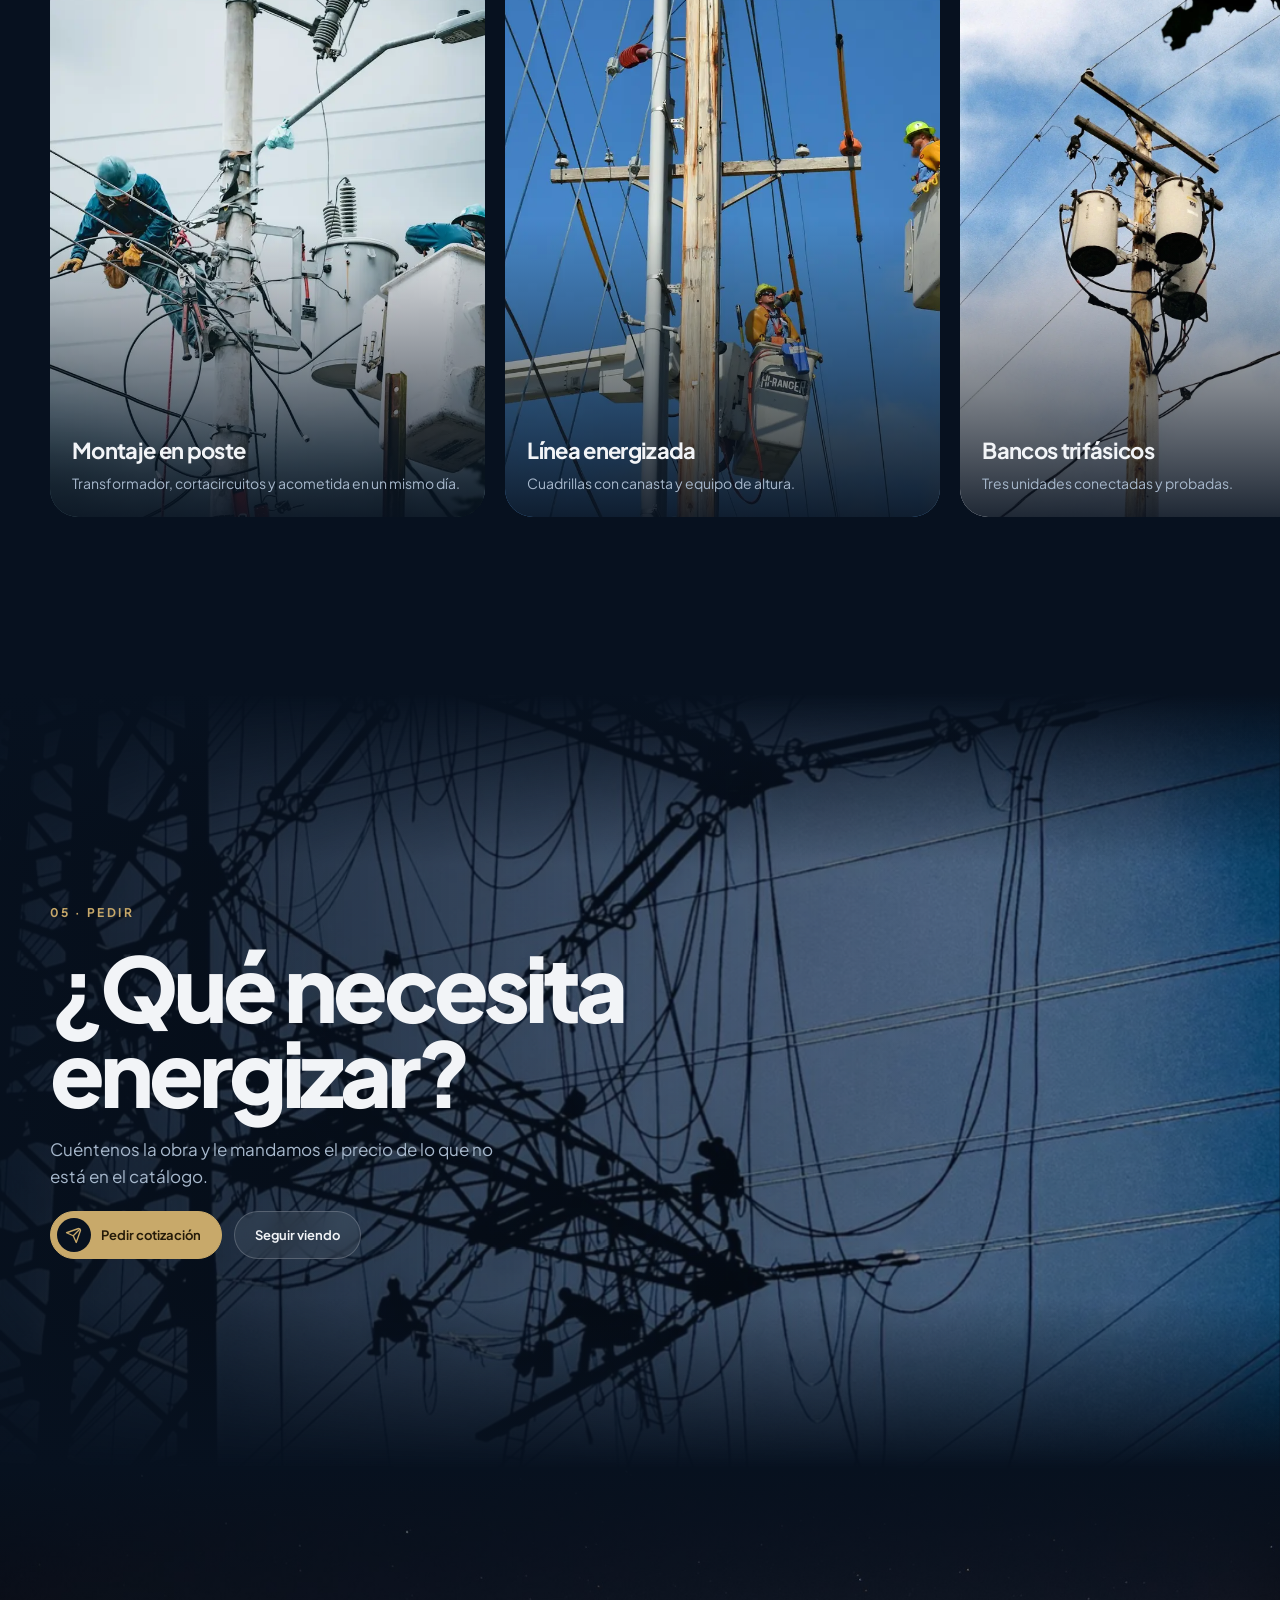
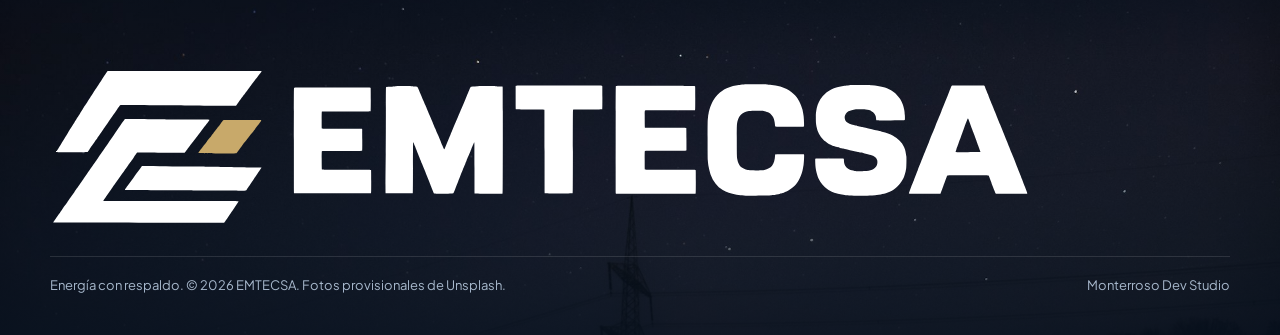
==== commit 27ae5fc8: "Fase 2 de claridad: cotizar en 4 pasos con Siguiente que guarda, estado simple y vista previa de la " ====
--- a/catalogo/index.html
+++ b/catalogo/index.html
@@ -51,7 +51,7 @@
 <script src="../emtecsa-ui.js"></script>
 <script src="../emtecsa-geo.js"></script>
 <script src="../sistema/js/config.js"></script>
-<script src="../emtecsa-errores.js" data-origen="catalogo" data-version="2026-11-18-2"></script>
+<script src="../emtecsa-errores.js" data-origen="catalogo" data-version="2026-11-18-3"></script>
 <script src="datos.js"></script>
 <script src="almacen.js"></script>
 <script src="vendor/lenis.min.js"></script>
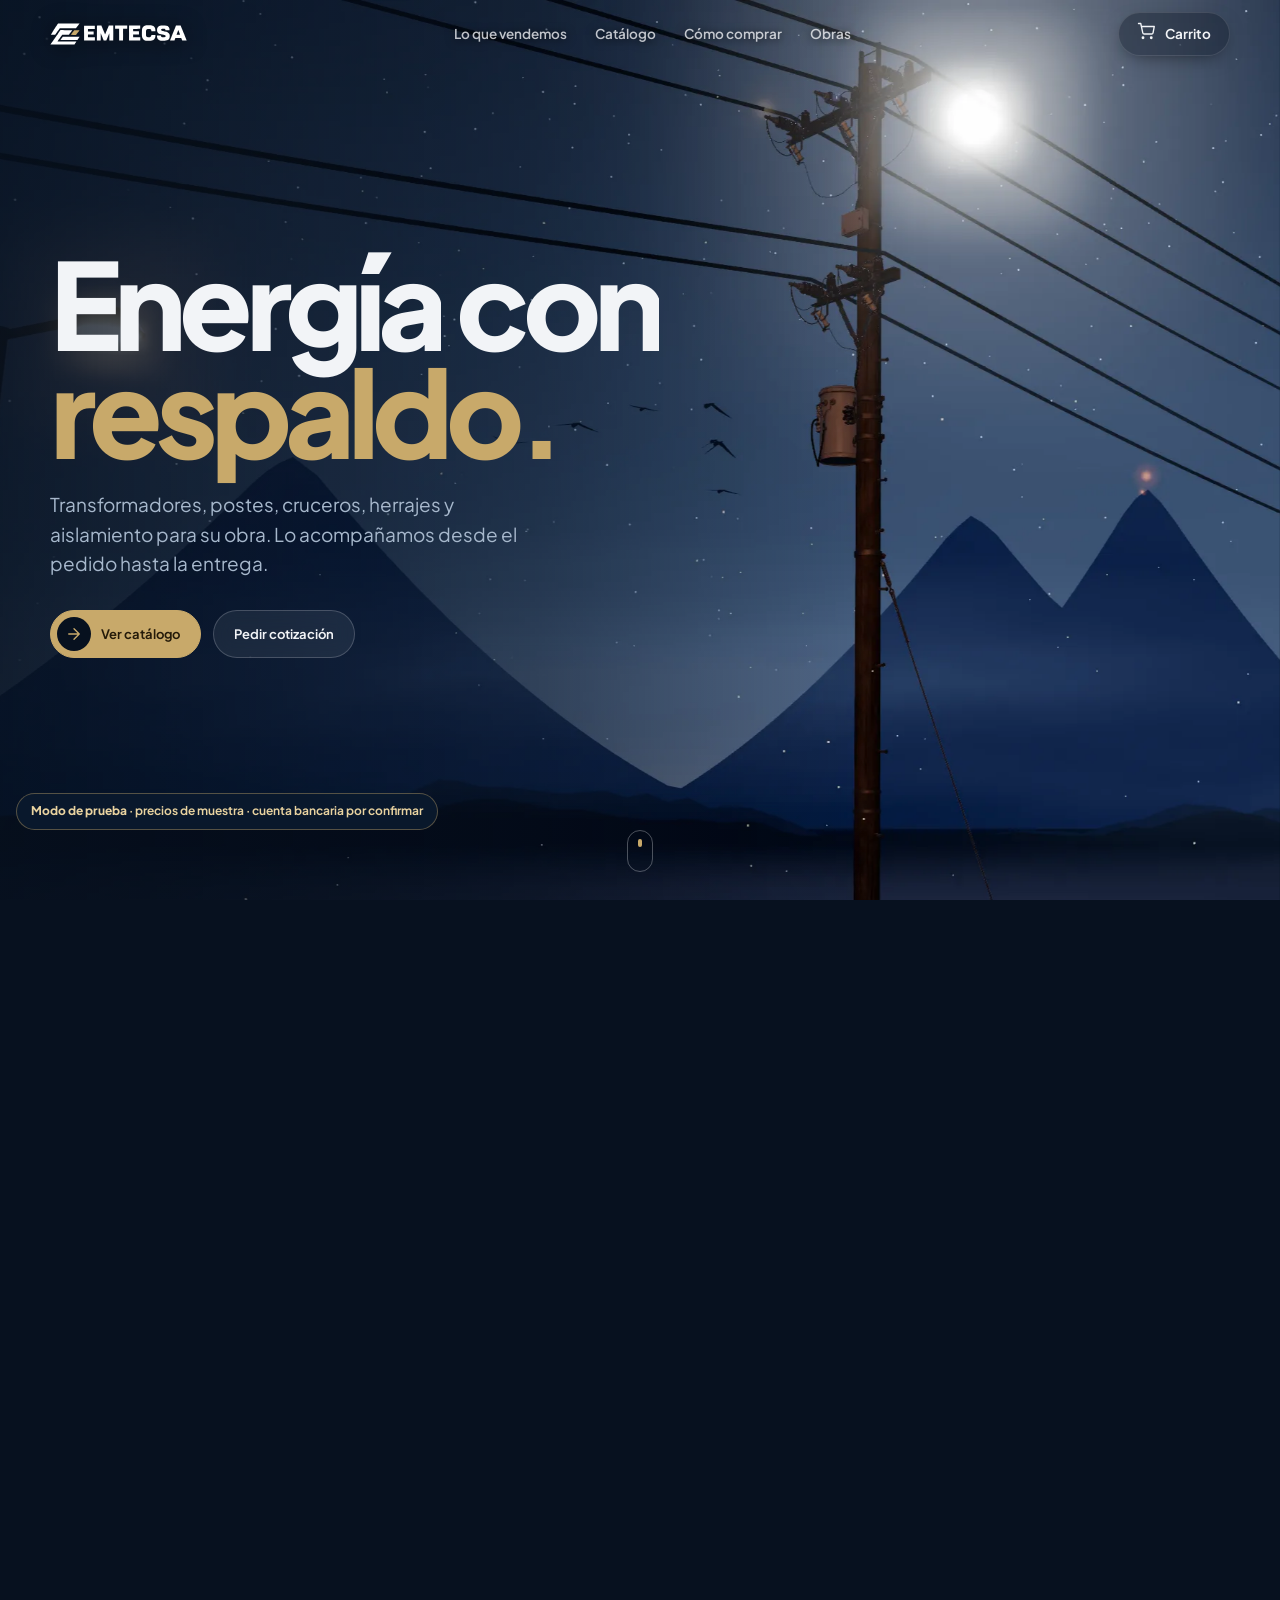
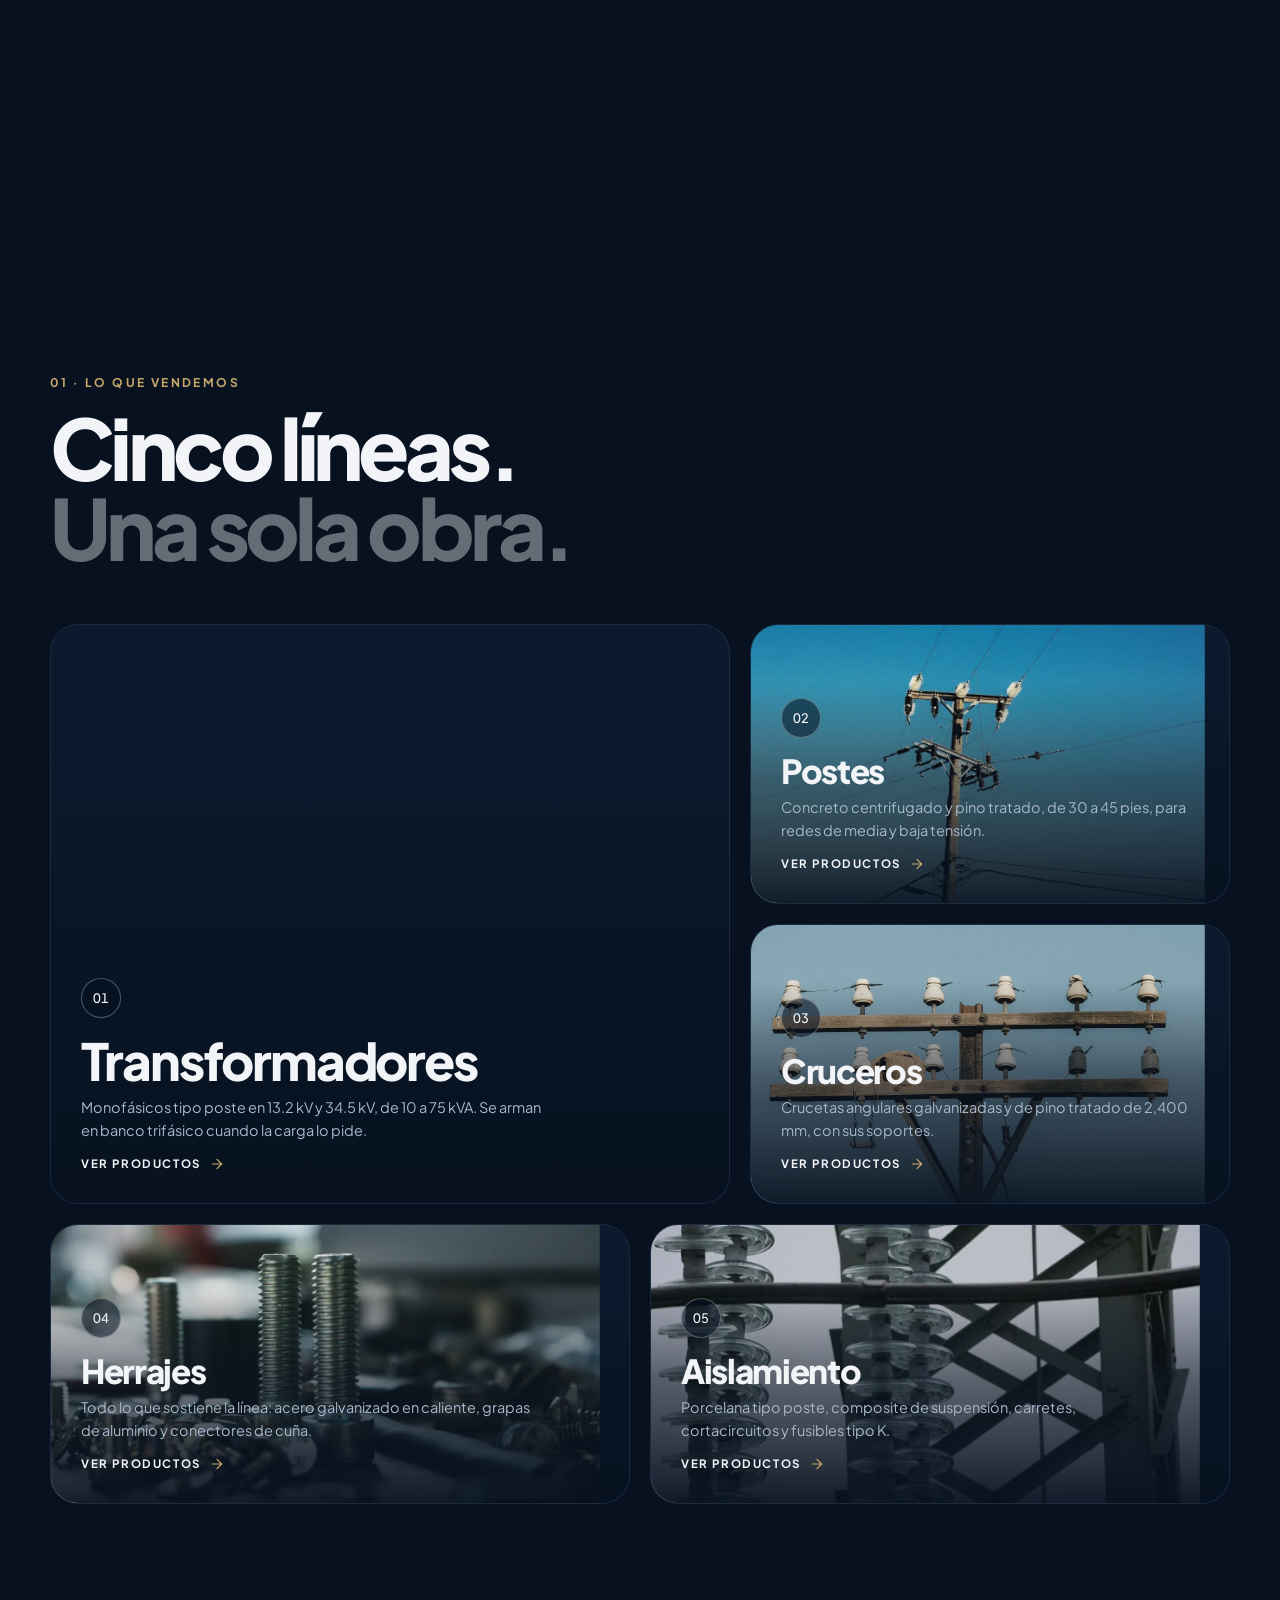
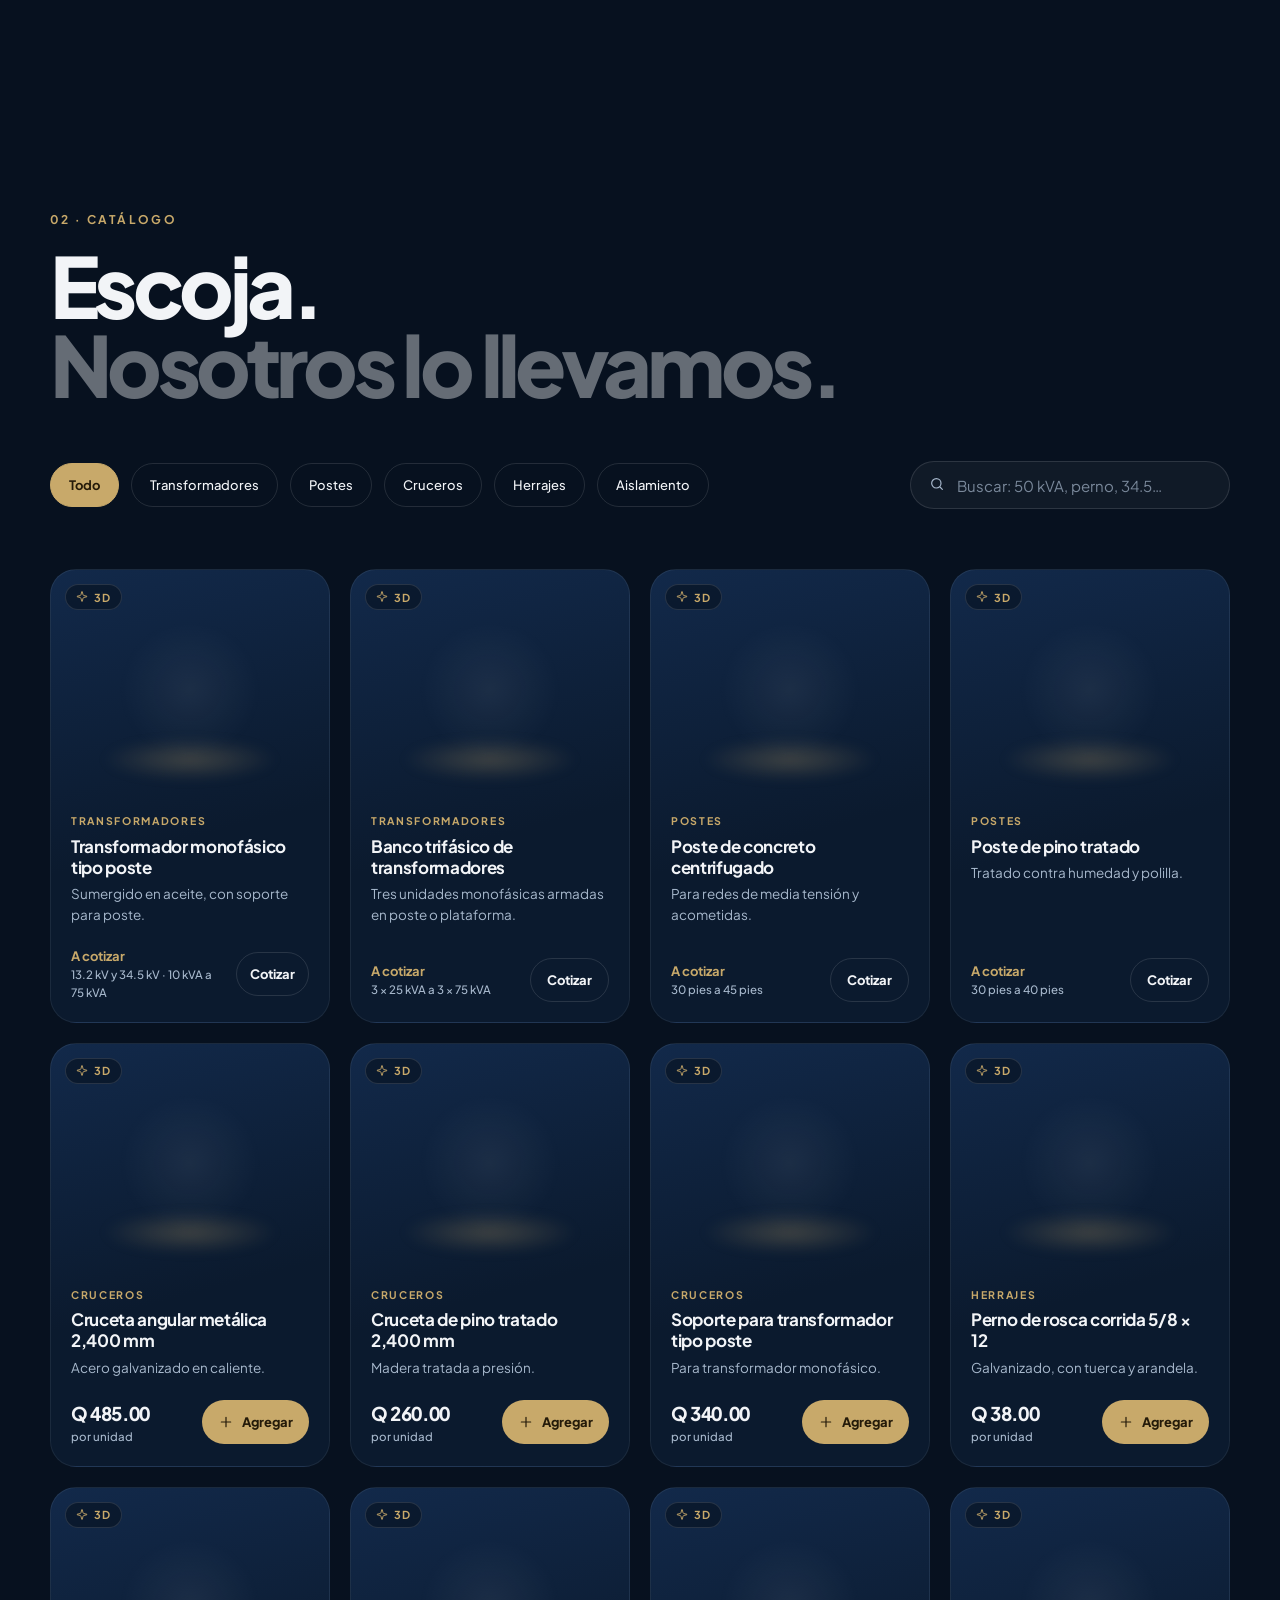
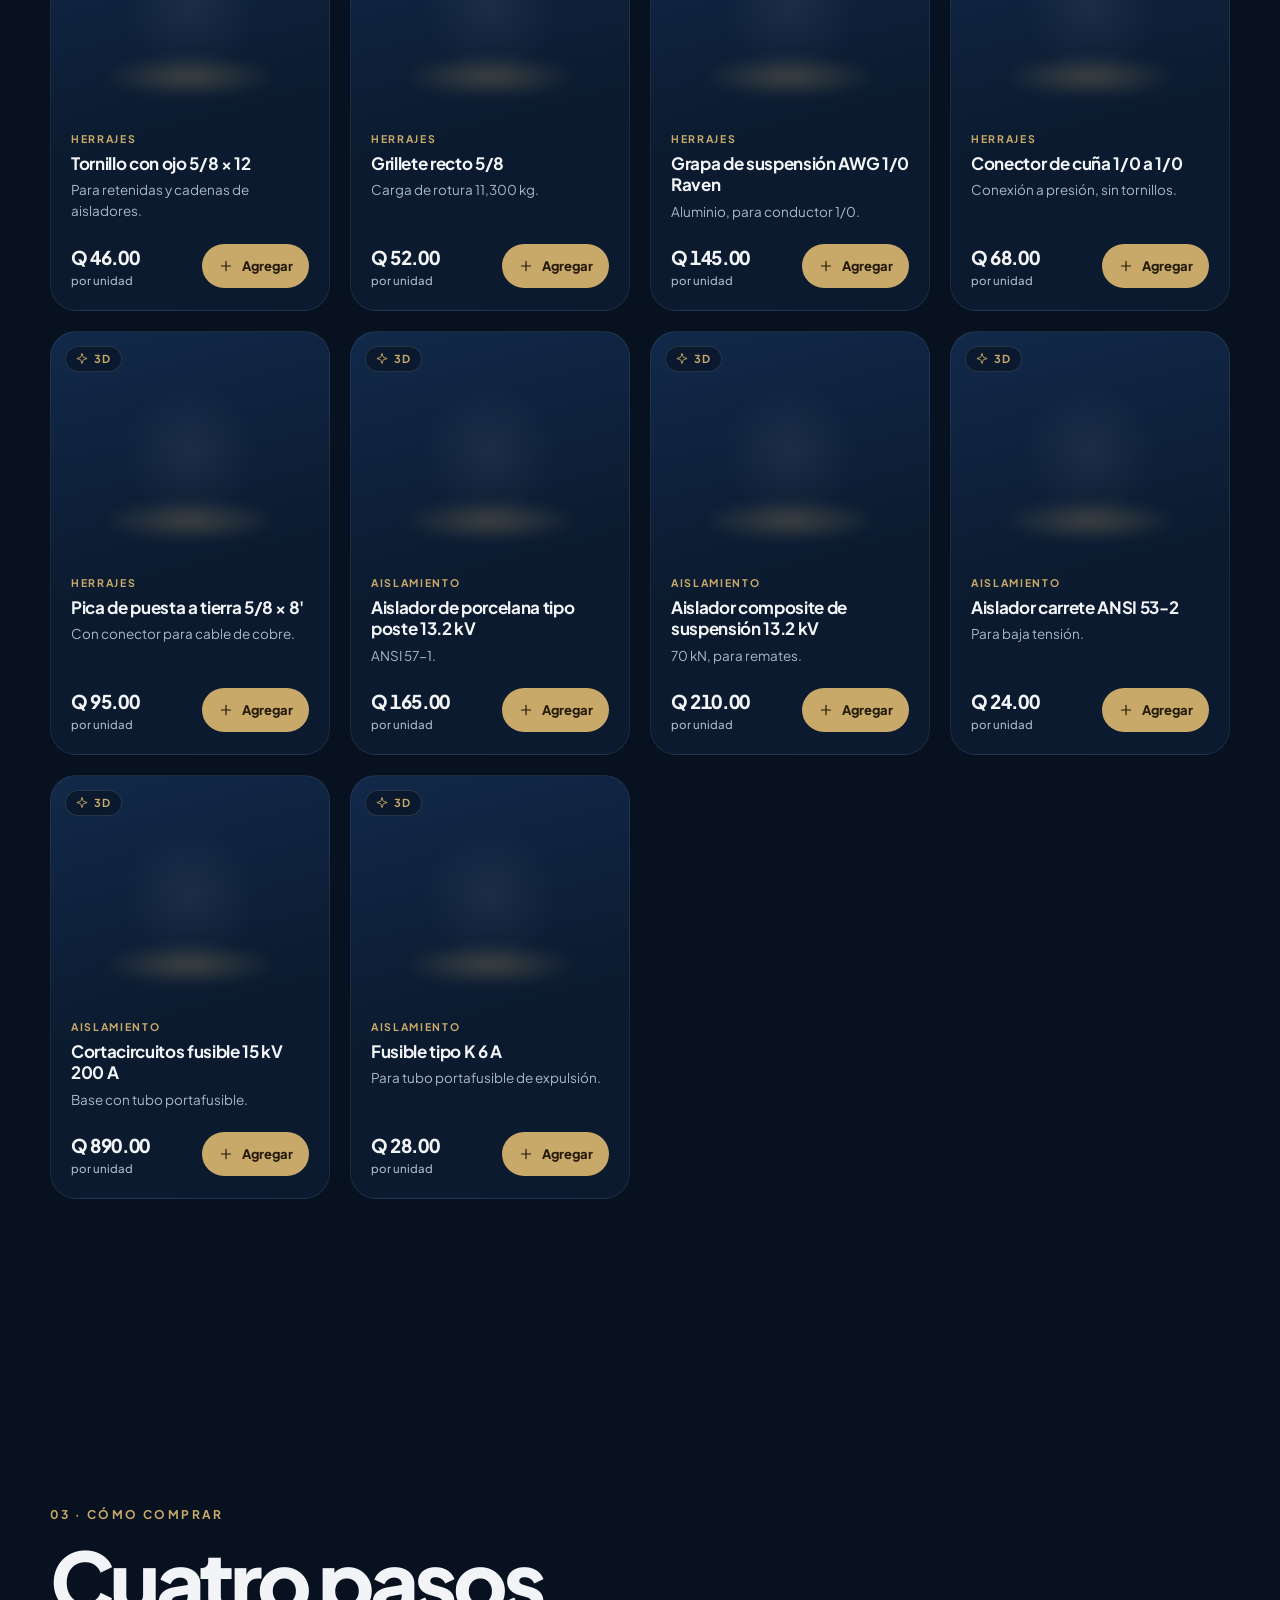
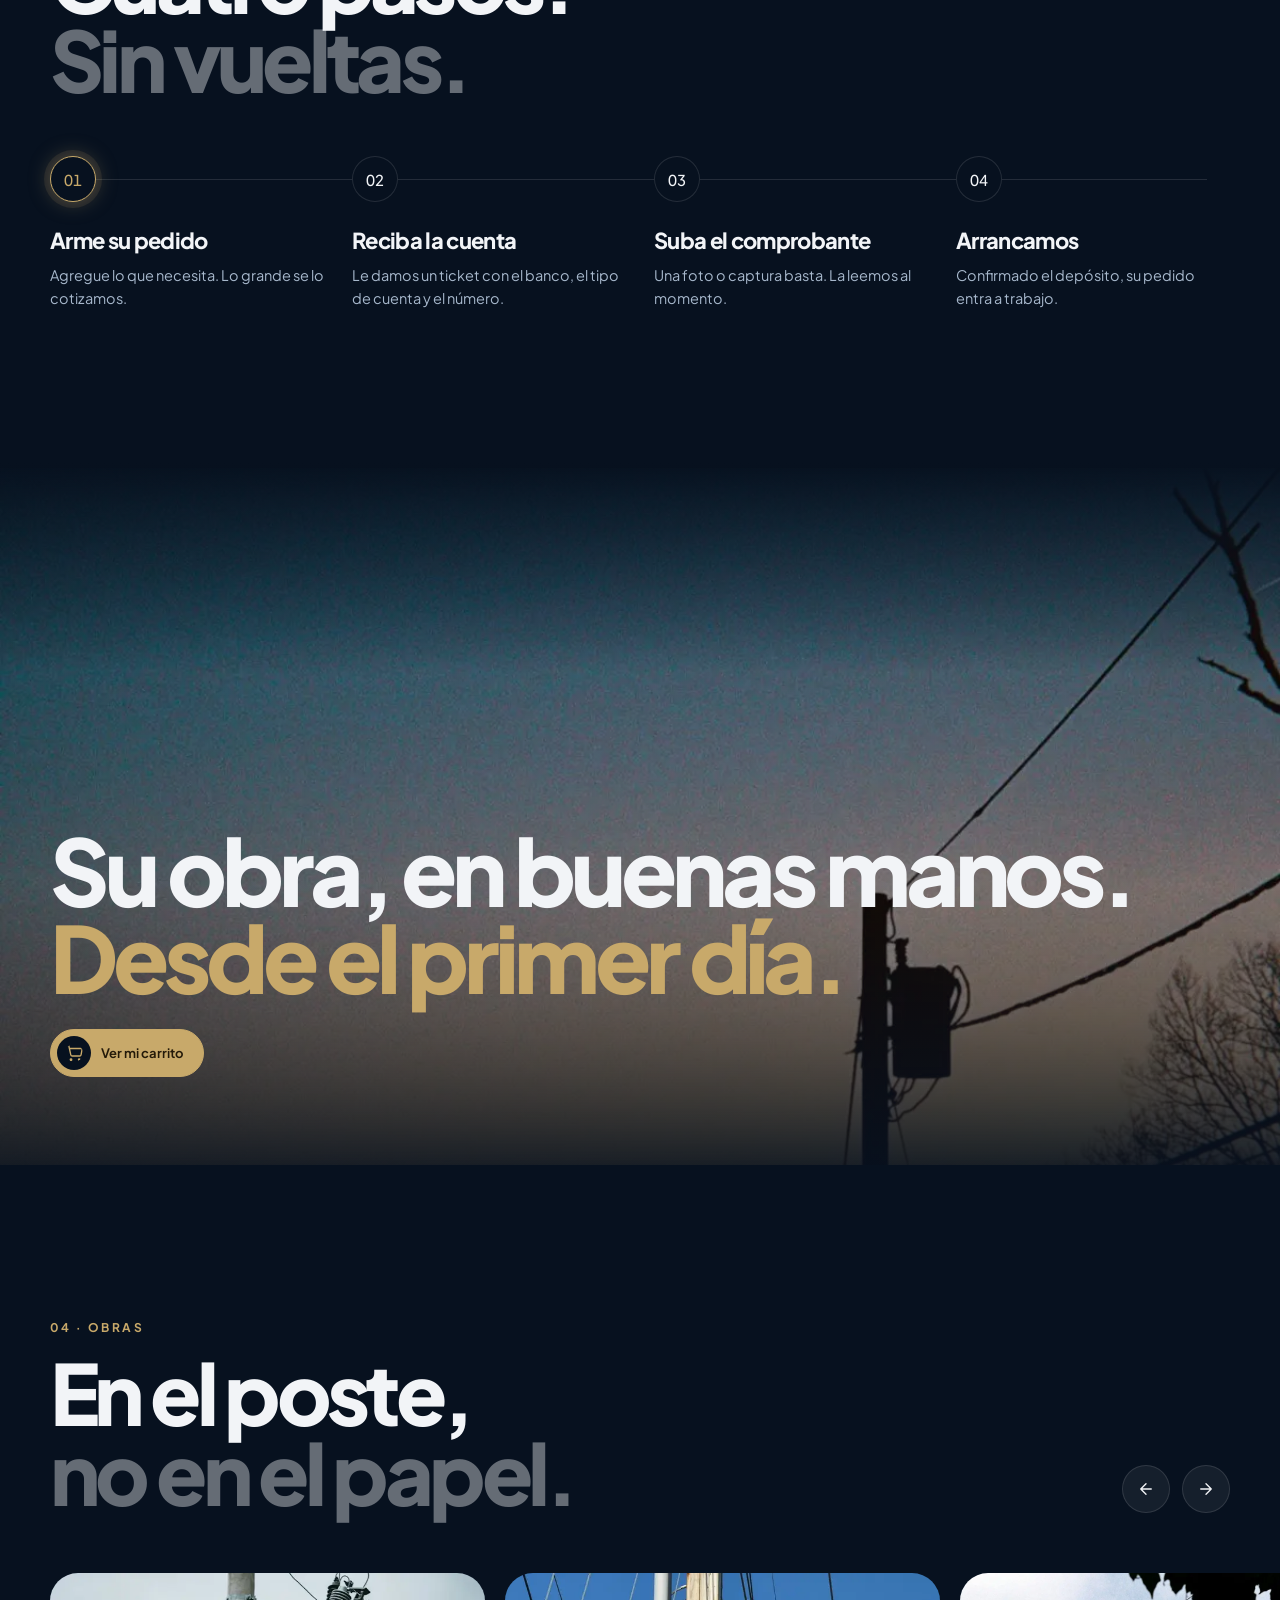
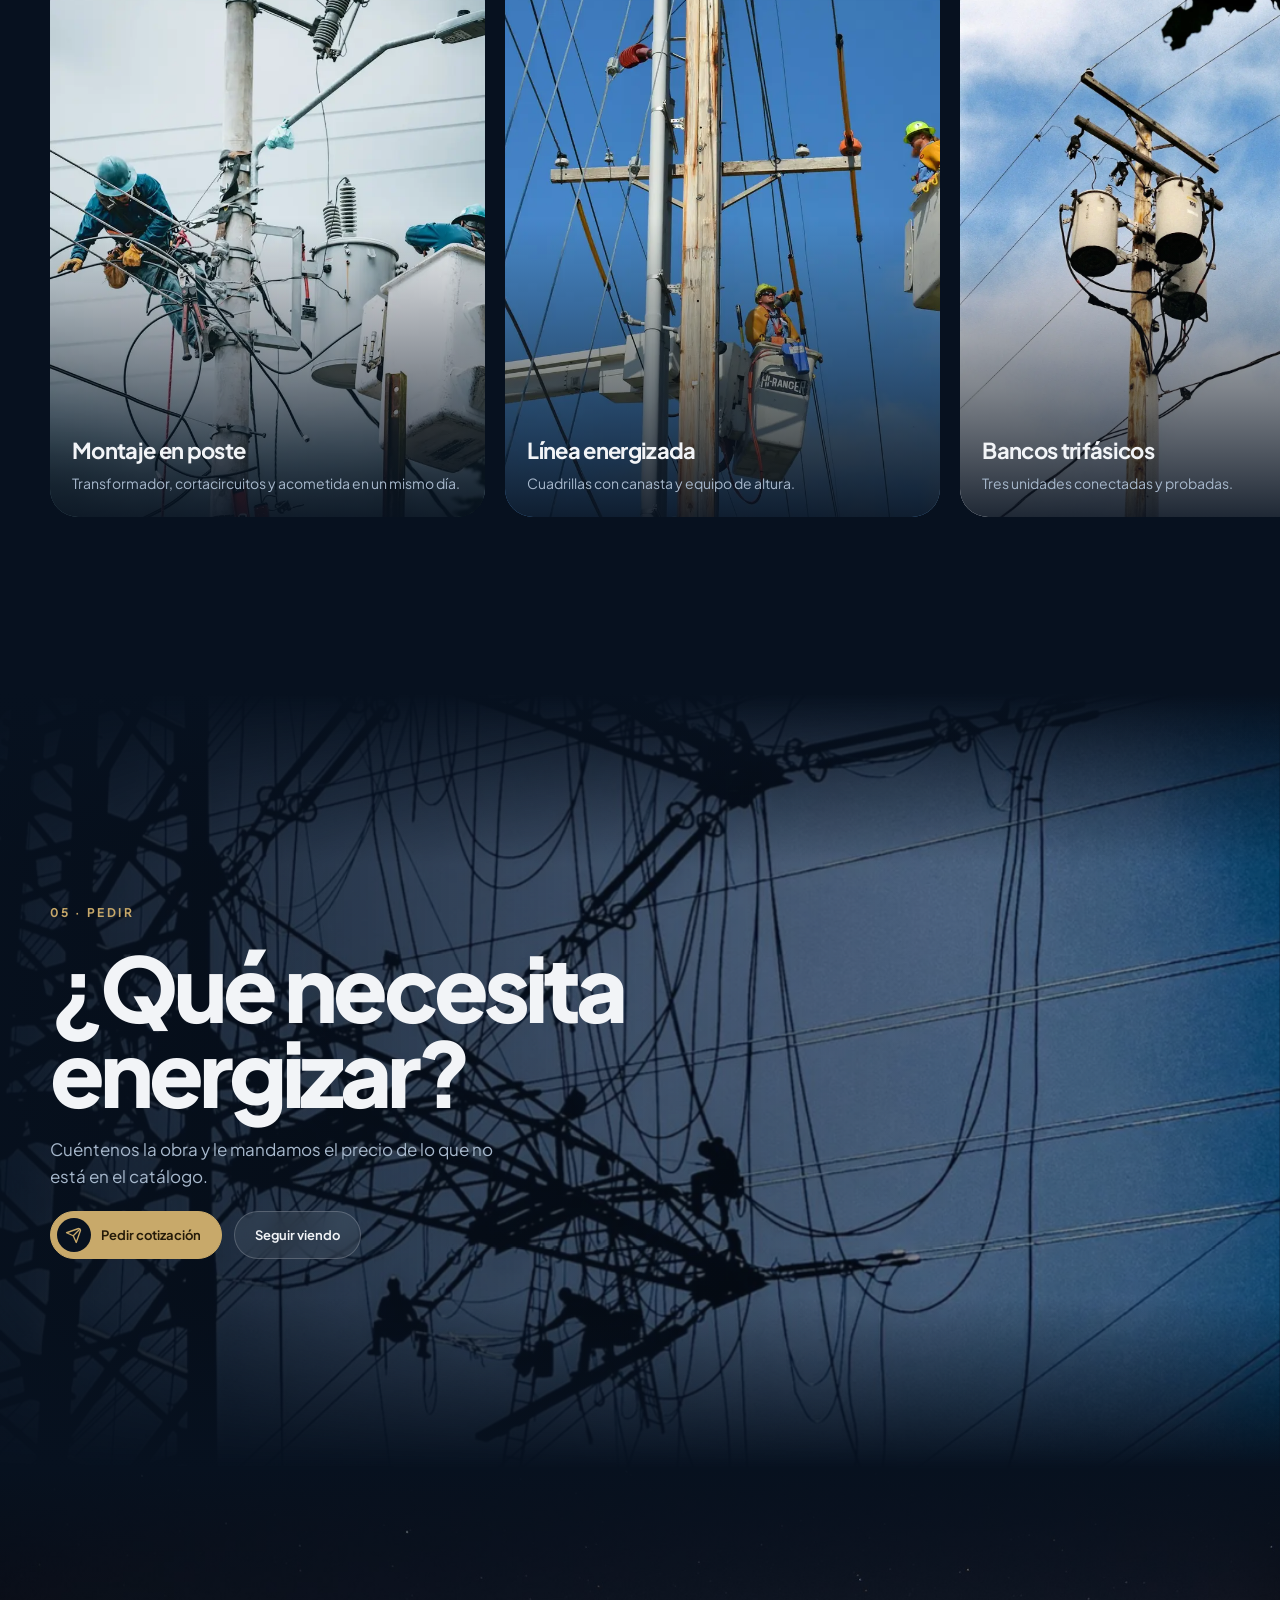
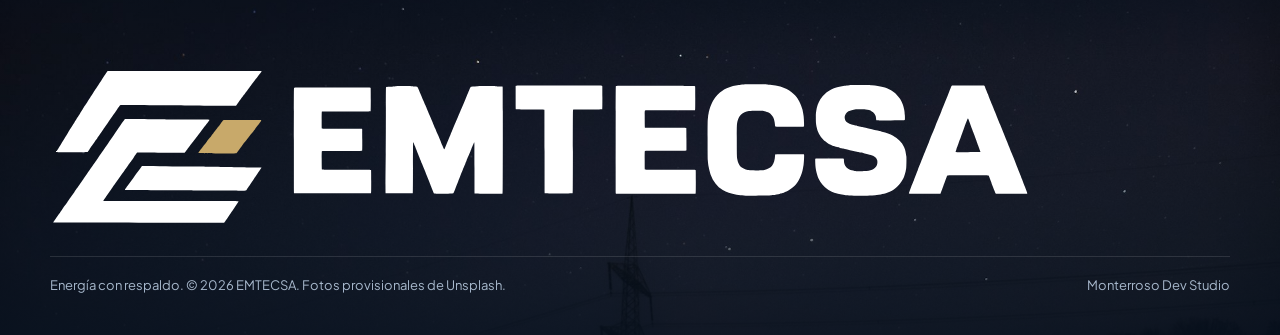
==== commit e29c207c: "Fase 3 de claridad: obra en 4 pestañas con lo que toca ahora, vista previa de documentos de Energuat" ====
--- a/catalogo/index.html
+++ b/catalogo/index.html
@@ -51,7 +51,7 @@
 <script src="../emtecsa-ui.js"></script>
 <script src="../emtecsa-geo.js"></script>
 <script src="../sistema/js/config.js"></script>
-<script src="../emtecsa-errores.js" data-origen="catalogo" data-version="2026-11-18-3"></script>
+<script src="../emtecsa-errores.js" data-origen="catalogo" data-version="2026-11-18-4"></script>
 <script src="datos.js"></script>
 <script src="almacen.js"></script>
 <script src="vendor/lenis.min.js"></script>
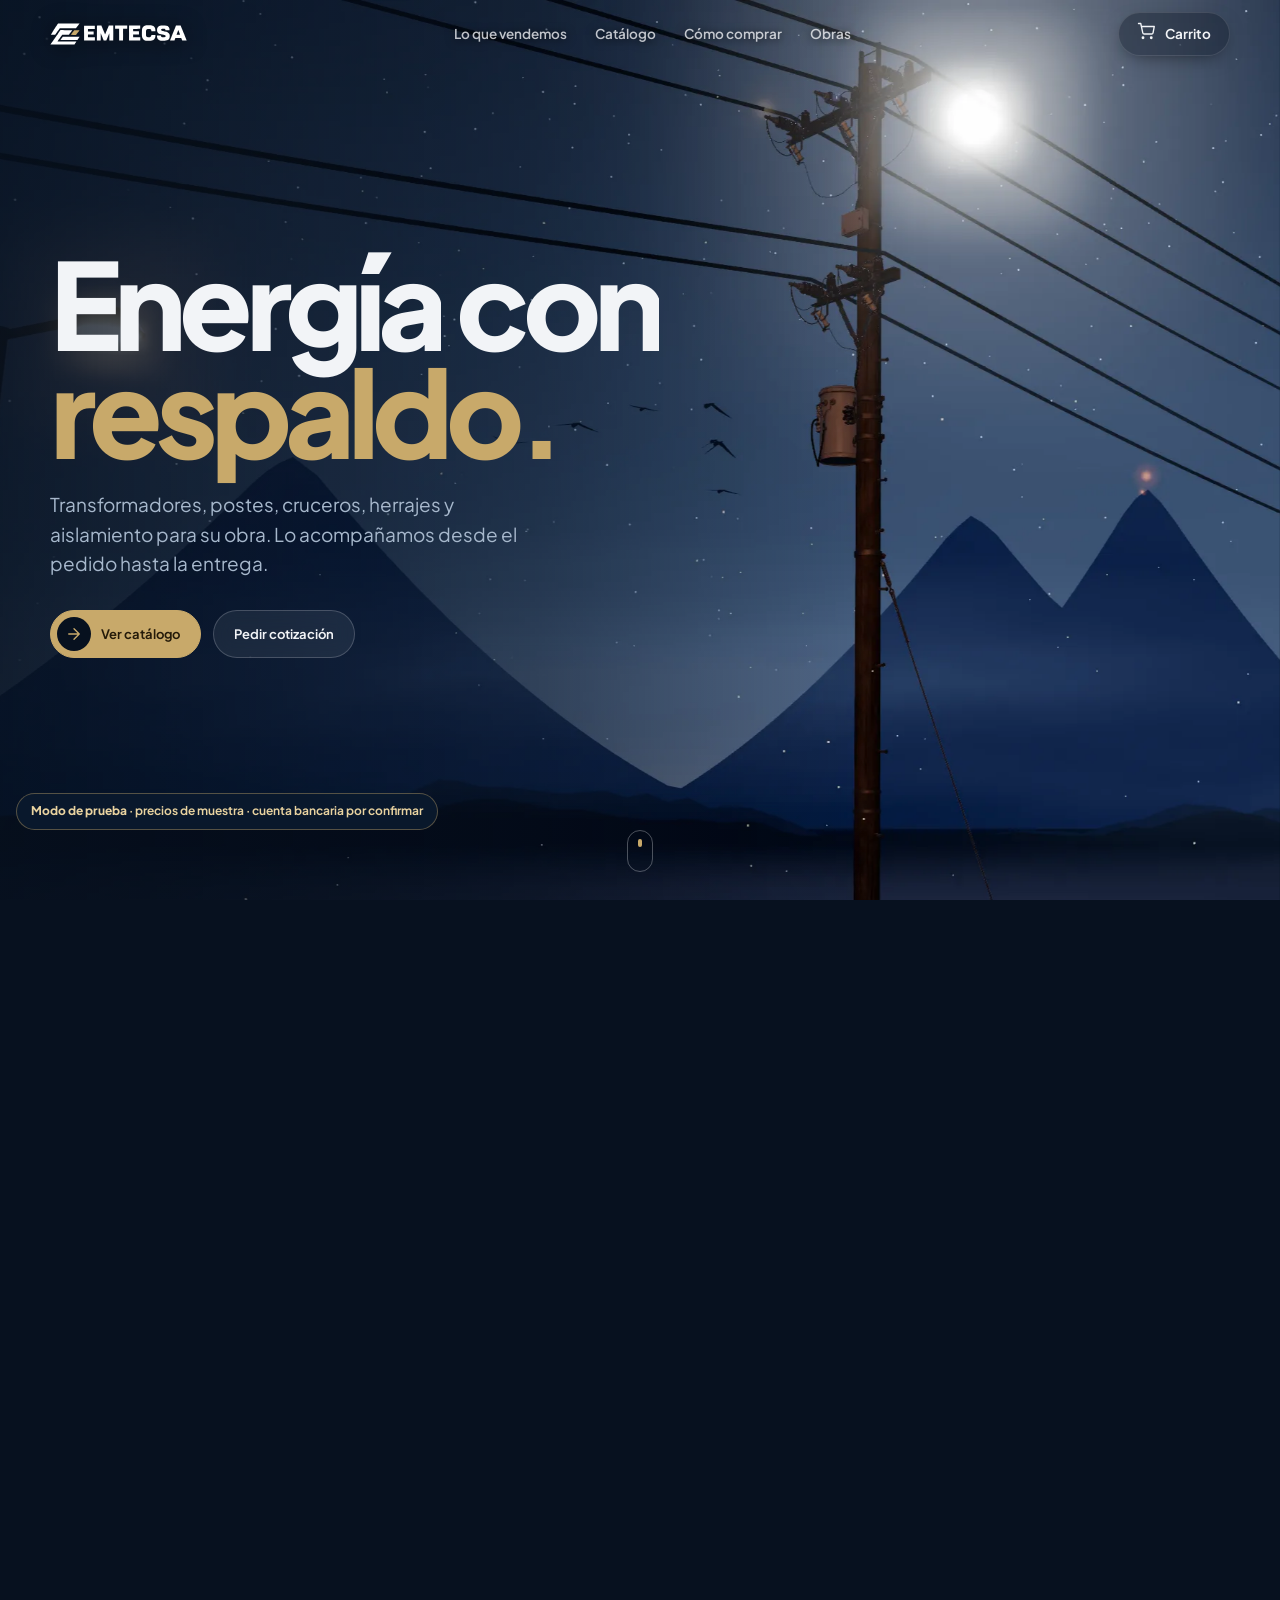
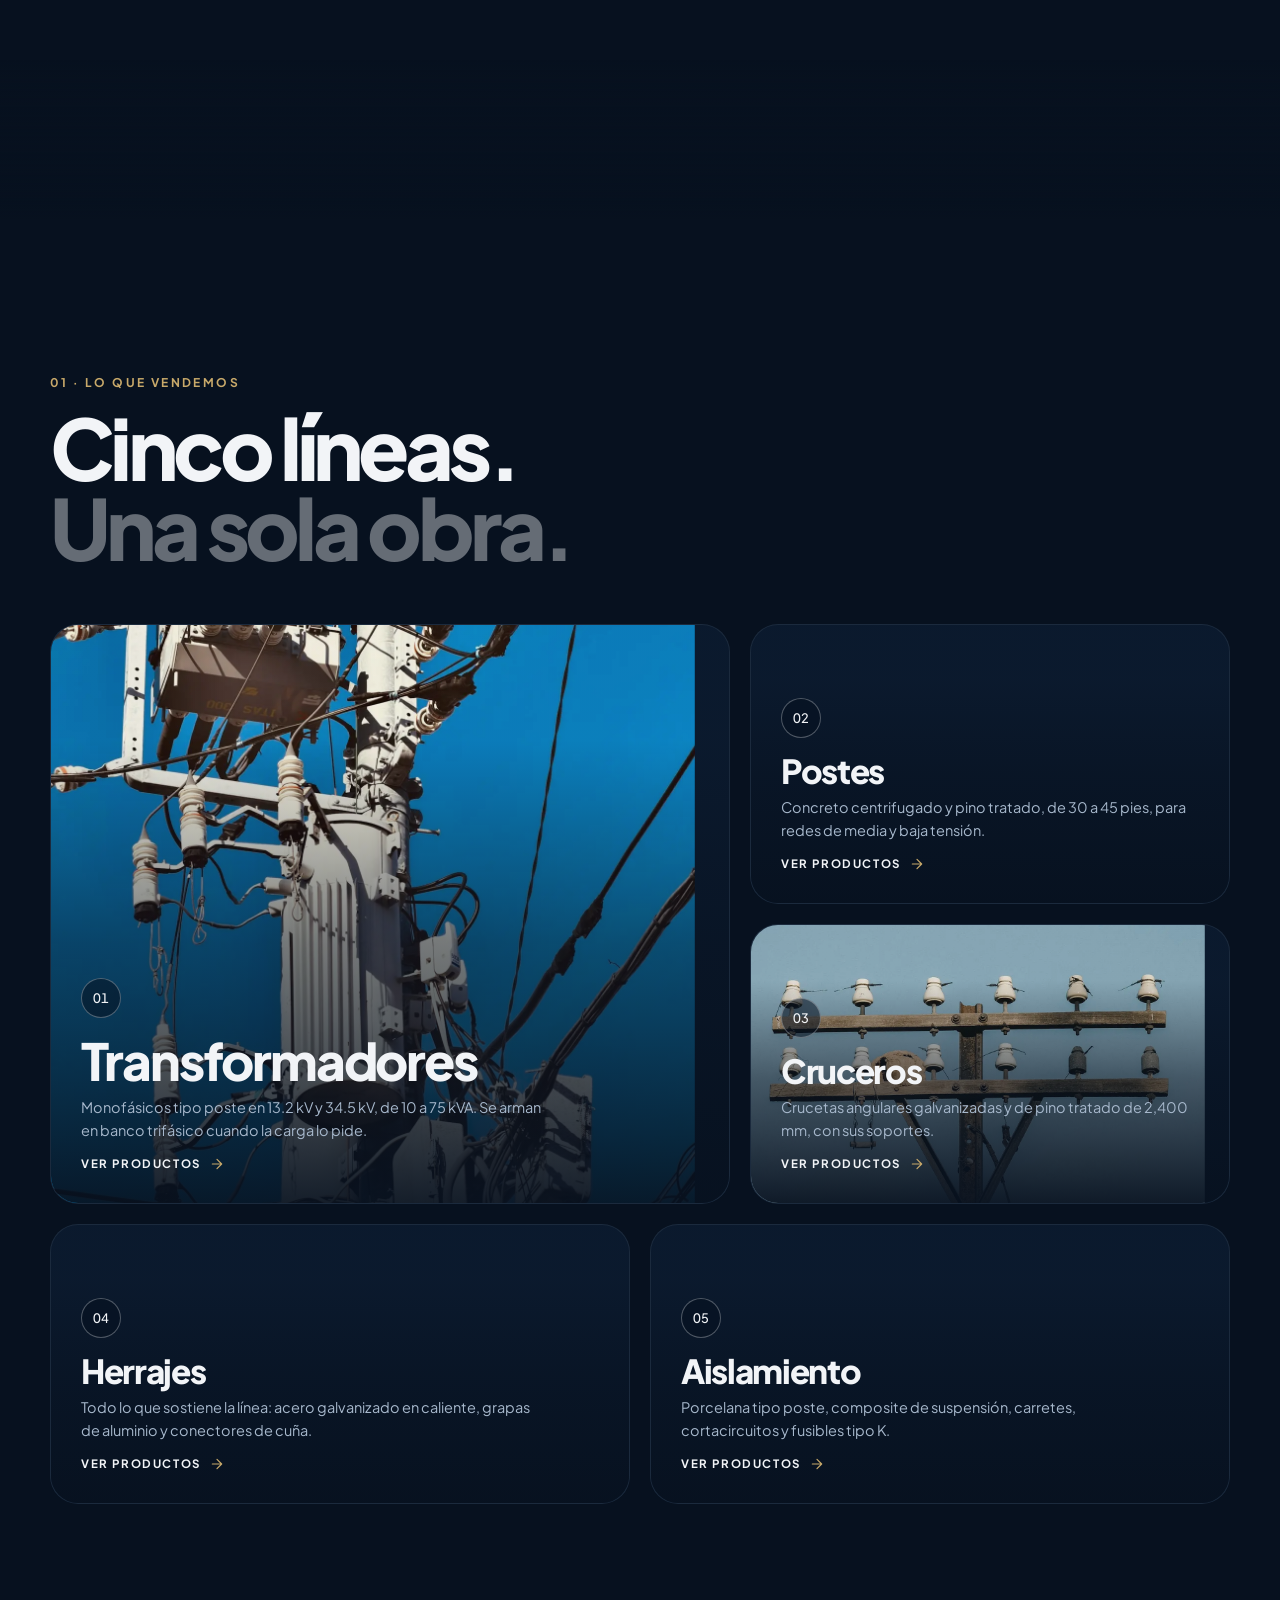
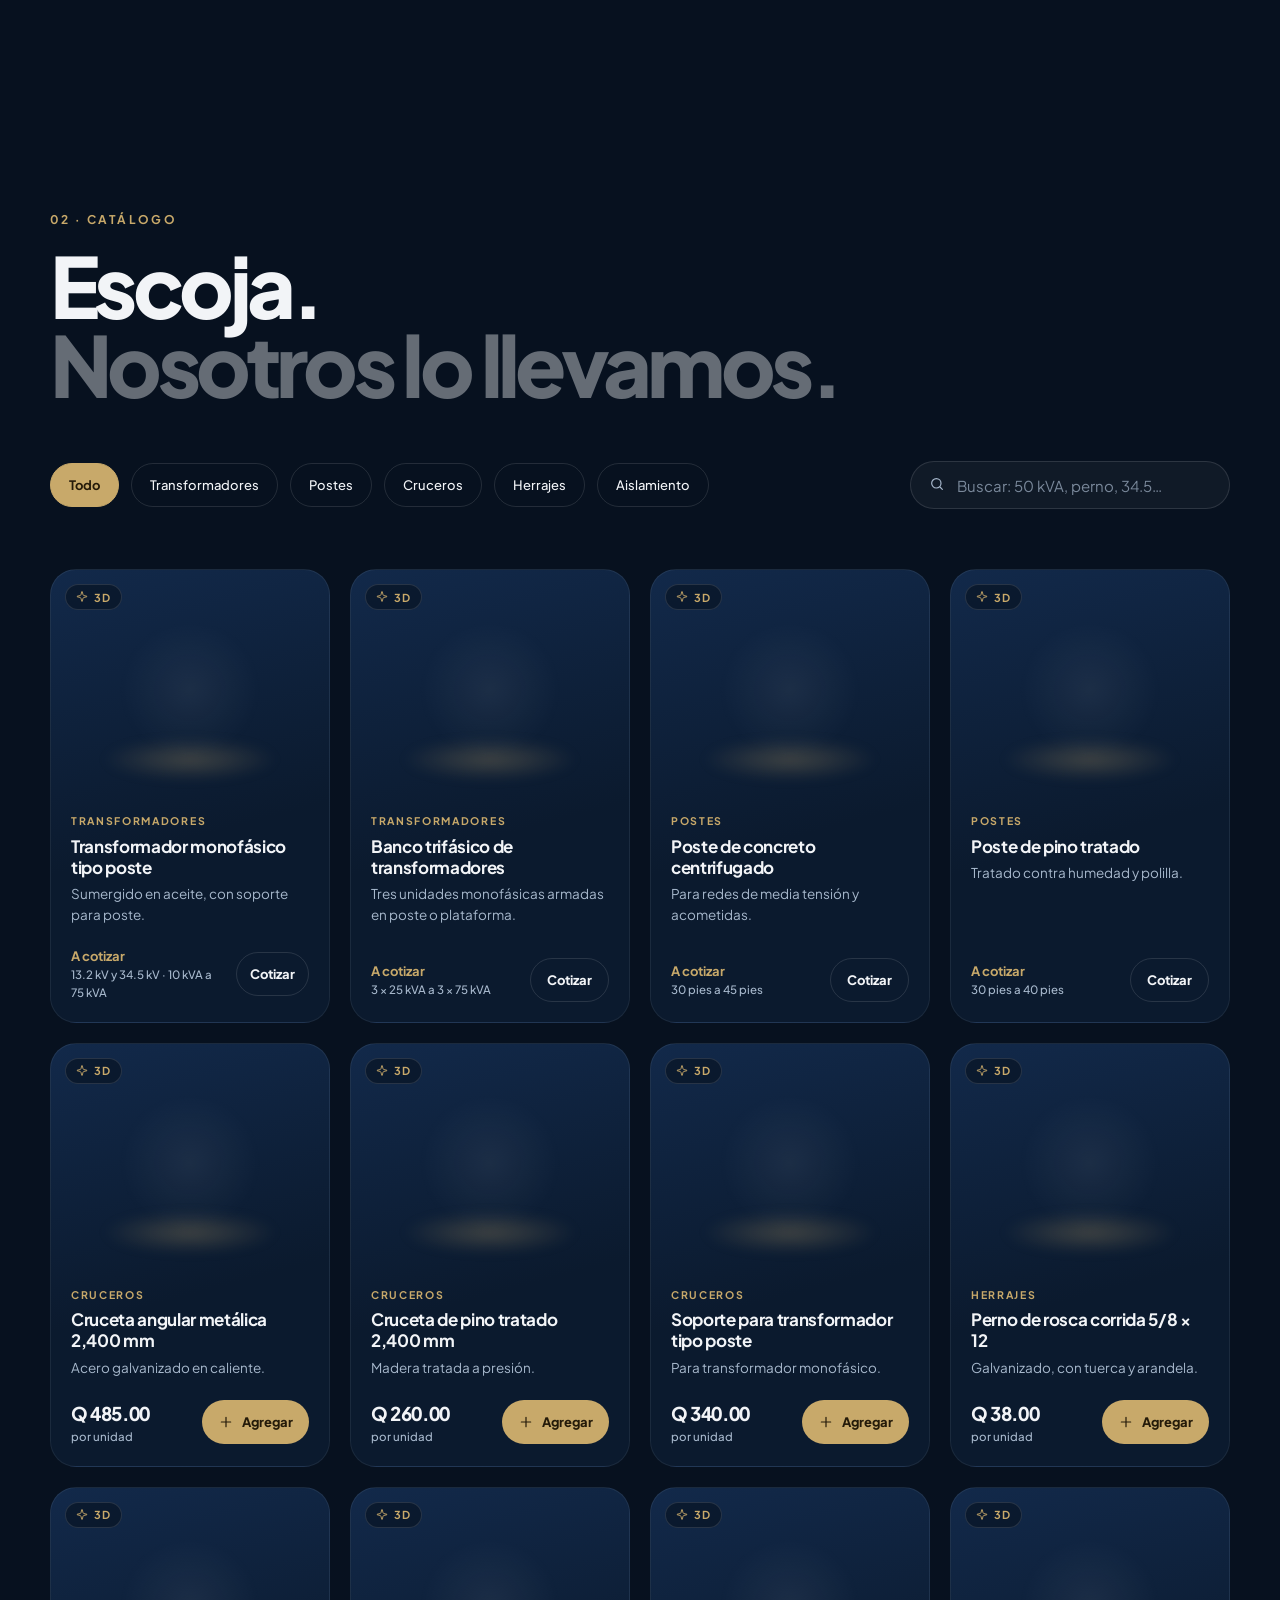
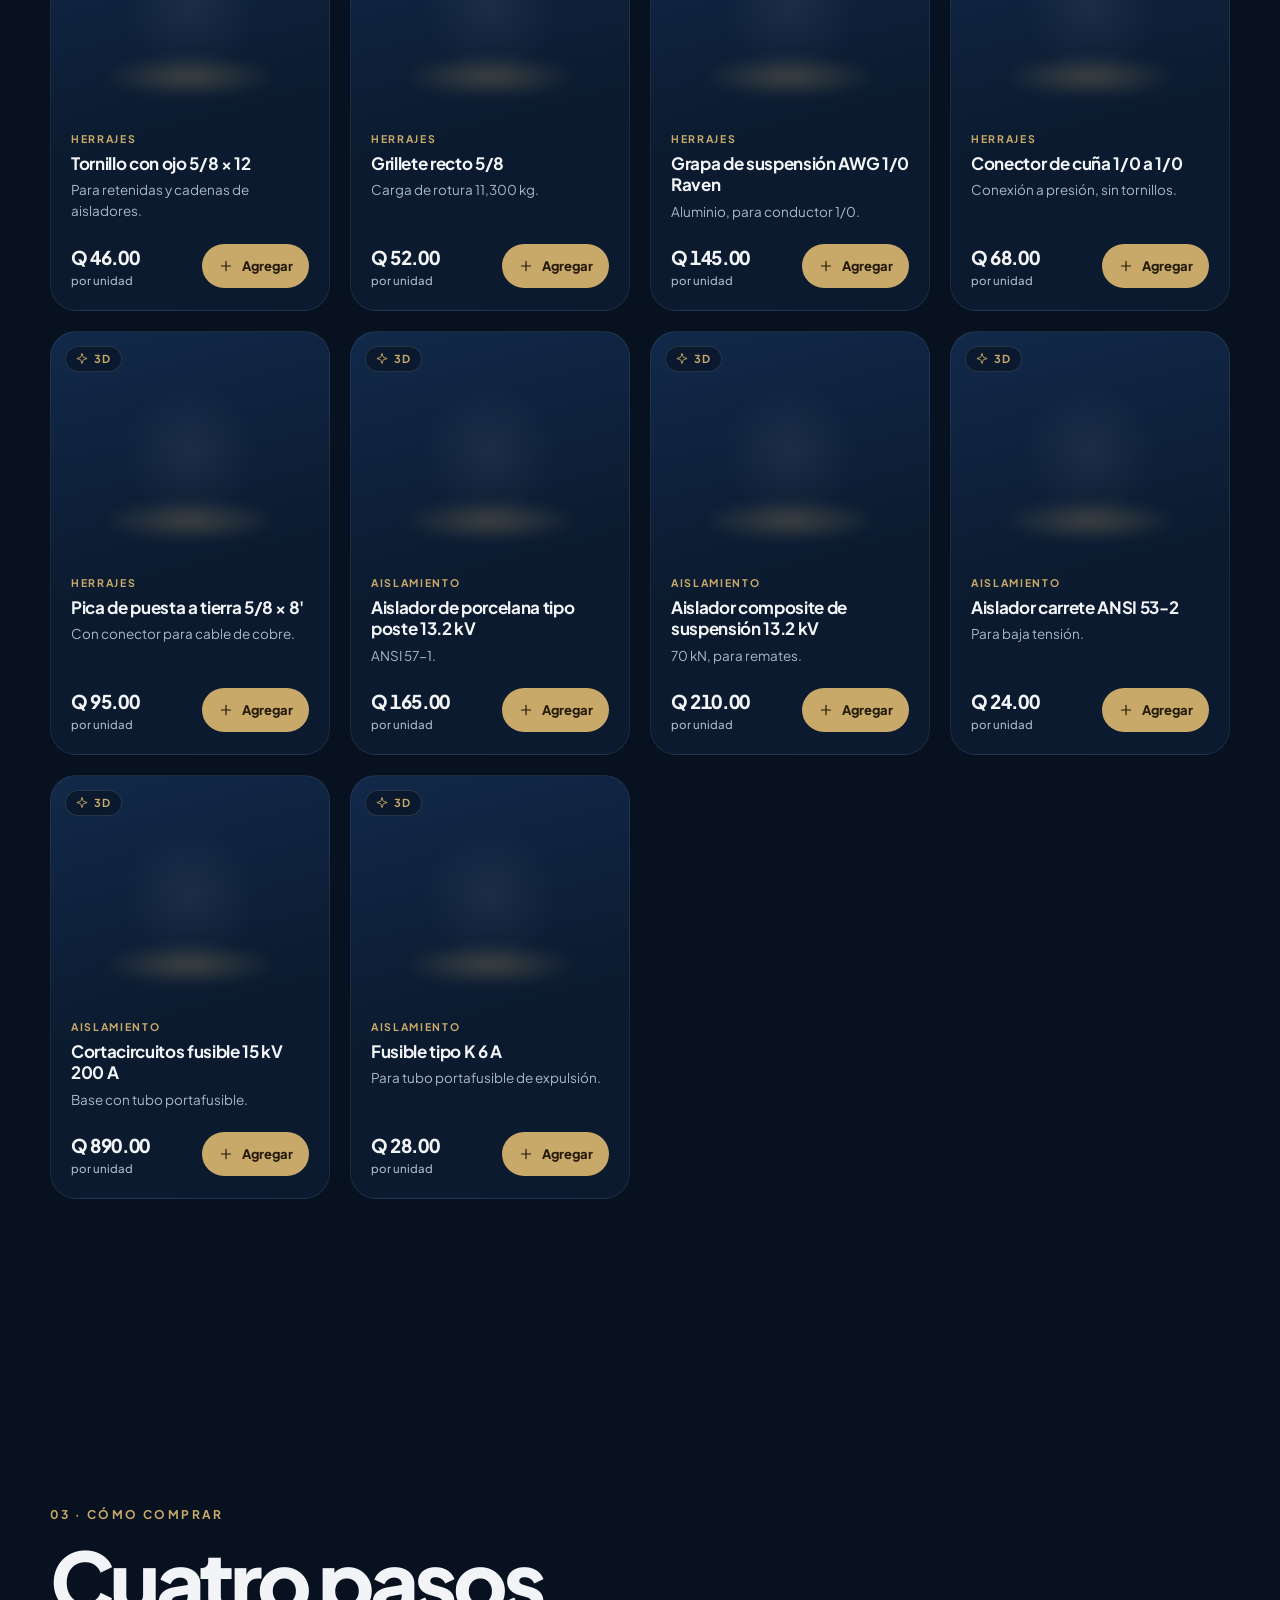
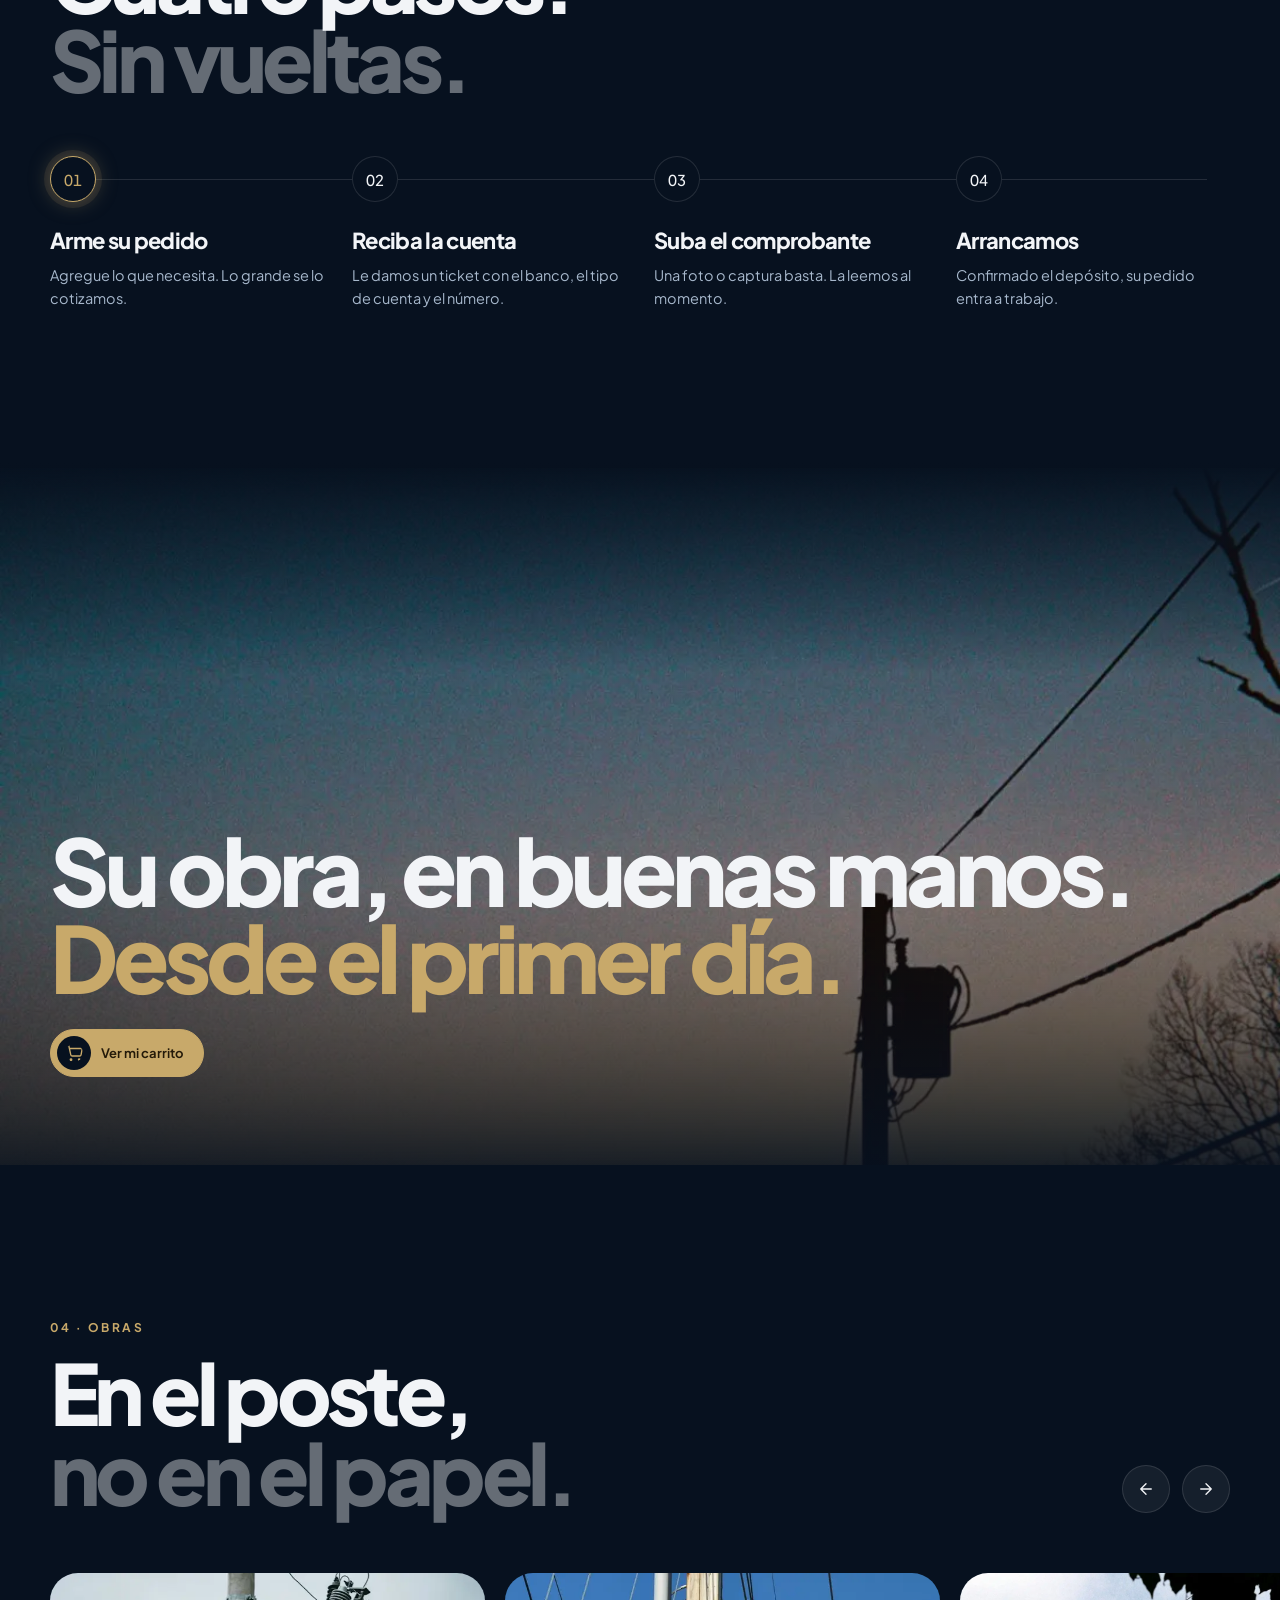
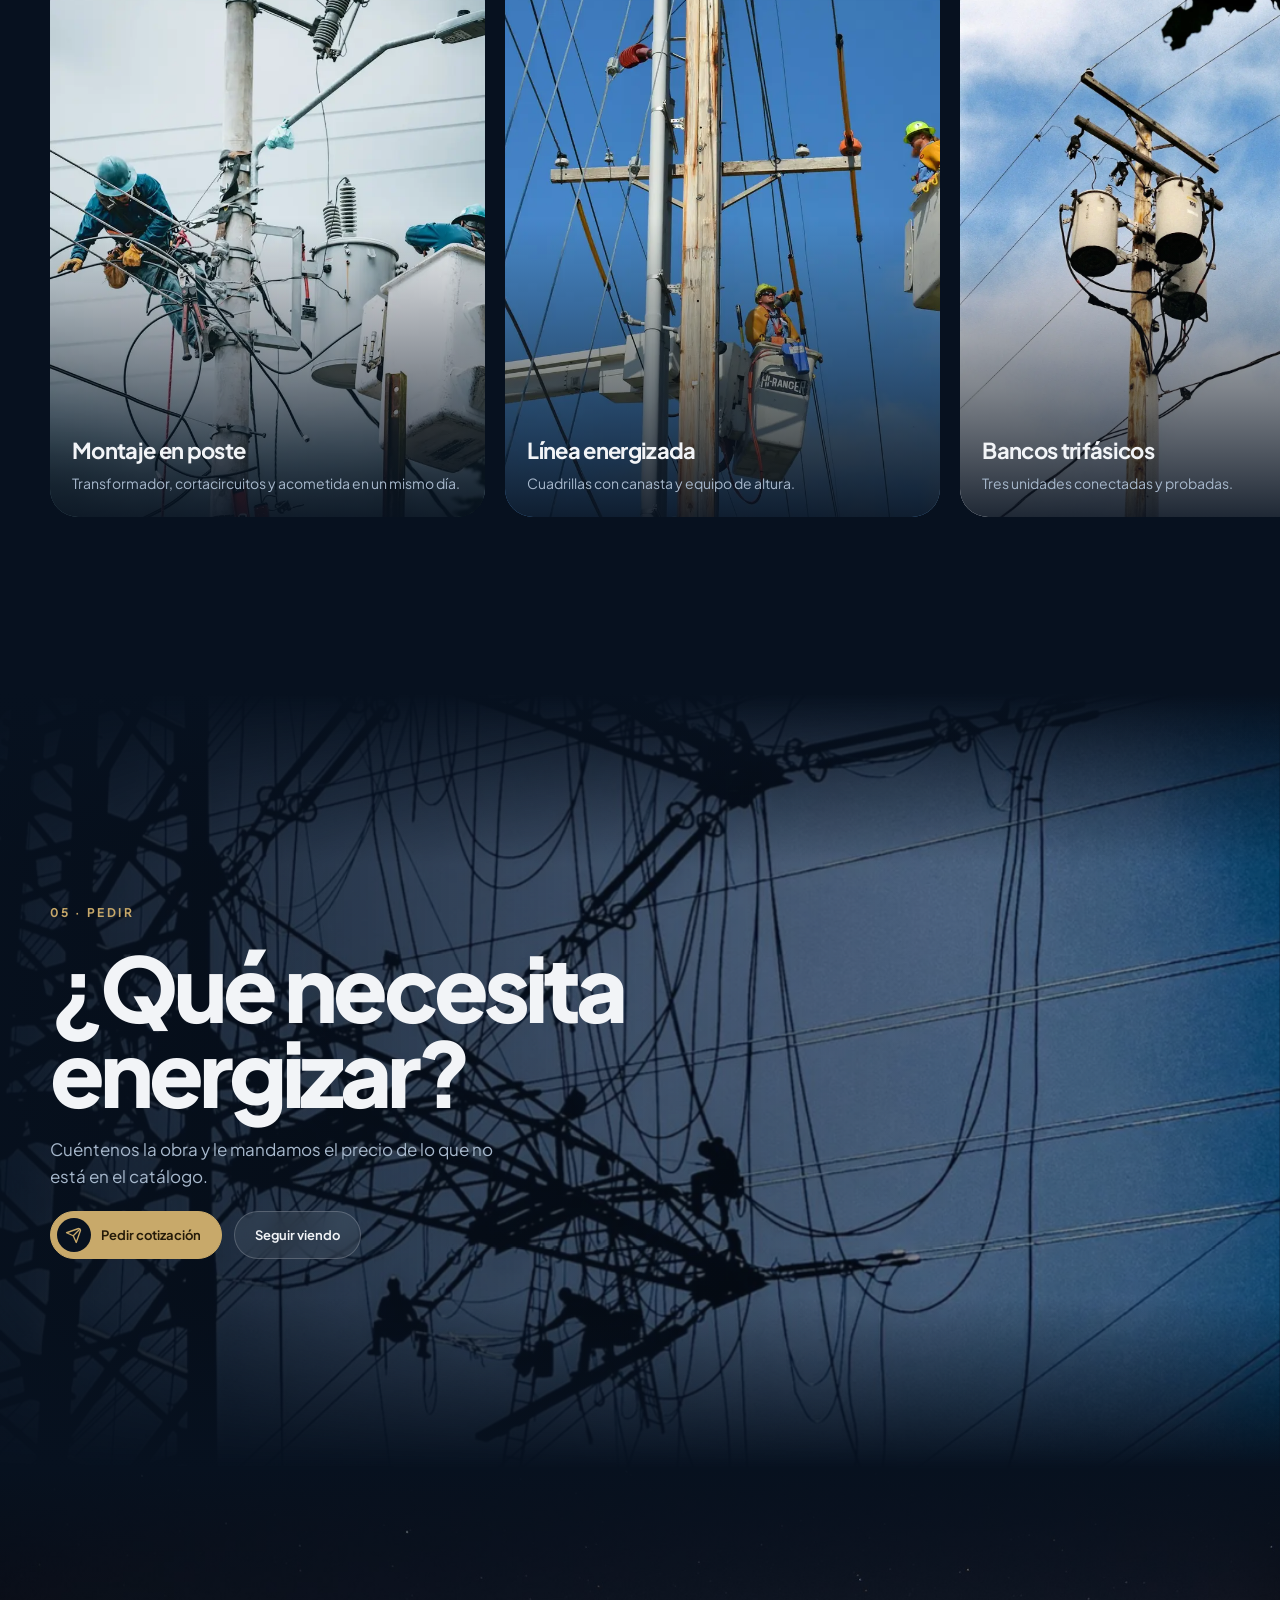
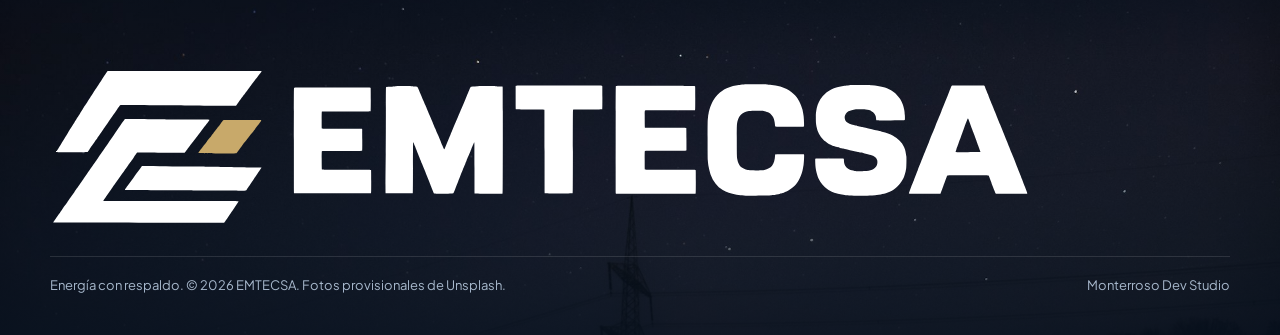
==== commit 494ff629: "Fase 4 de claridad: Dinero con Registrar pago y pestañas en orden, ficha del cliente con pestañas, E" ====
--- a/catalogo/index.html
+++ b/catalogo/index.html
@@ -51,7 +51,7 @@
 <script src="../emtecsa-ui.js"></script>
 <script src="../emtecsa-geo.js"></script>
 <script src="../sistema/js/config.js"></script>
-<script src="../emtecsa-errores.js" data-origen="catalogo" data-version="2026-11-18-4"></script>
+<script src="../emtecsa-errores.js" data-origen="catalogo" data-version="2026-11-18-5"></script>
 <script src="datos.js"></script>
 <script src="almacen.js"></script>
 <script src="vendor/lenis.min.js"></script>
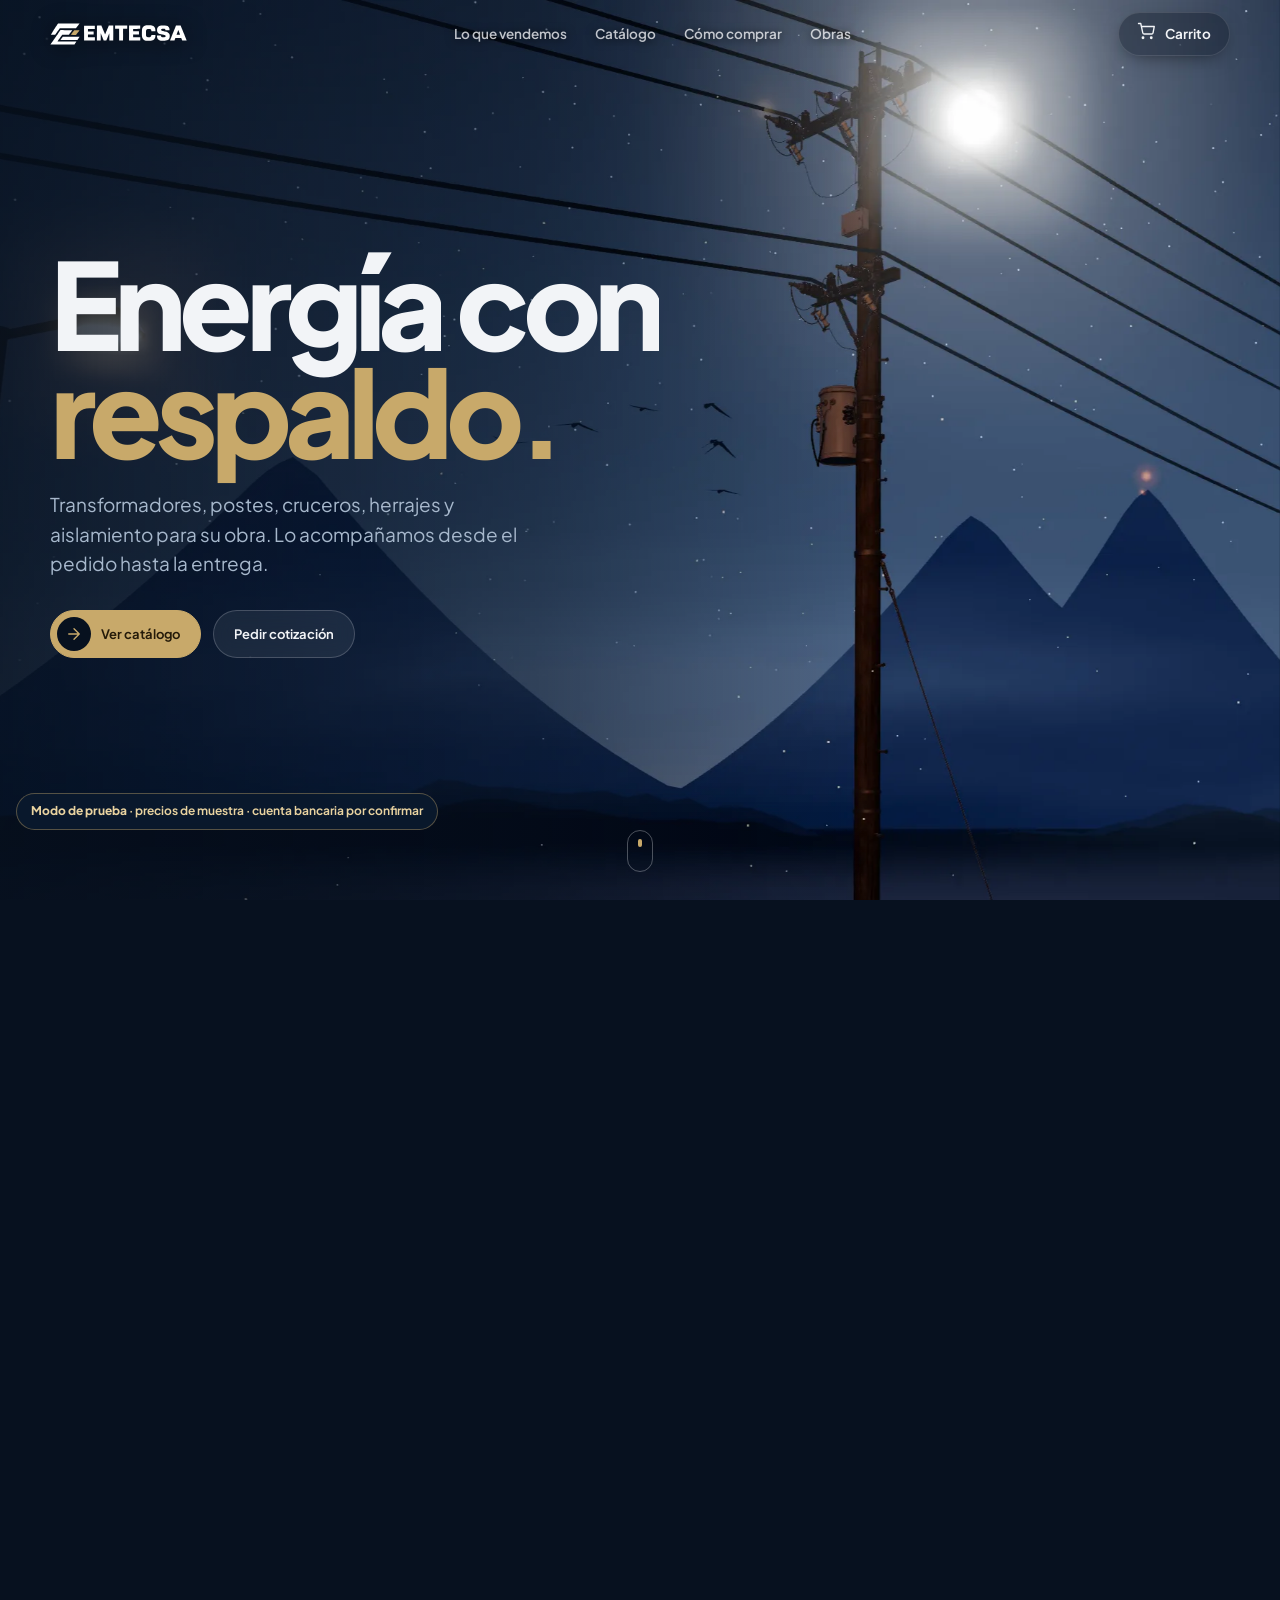
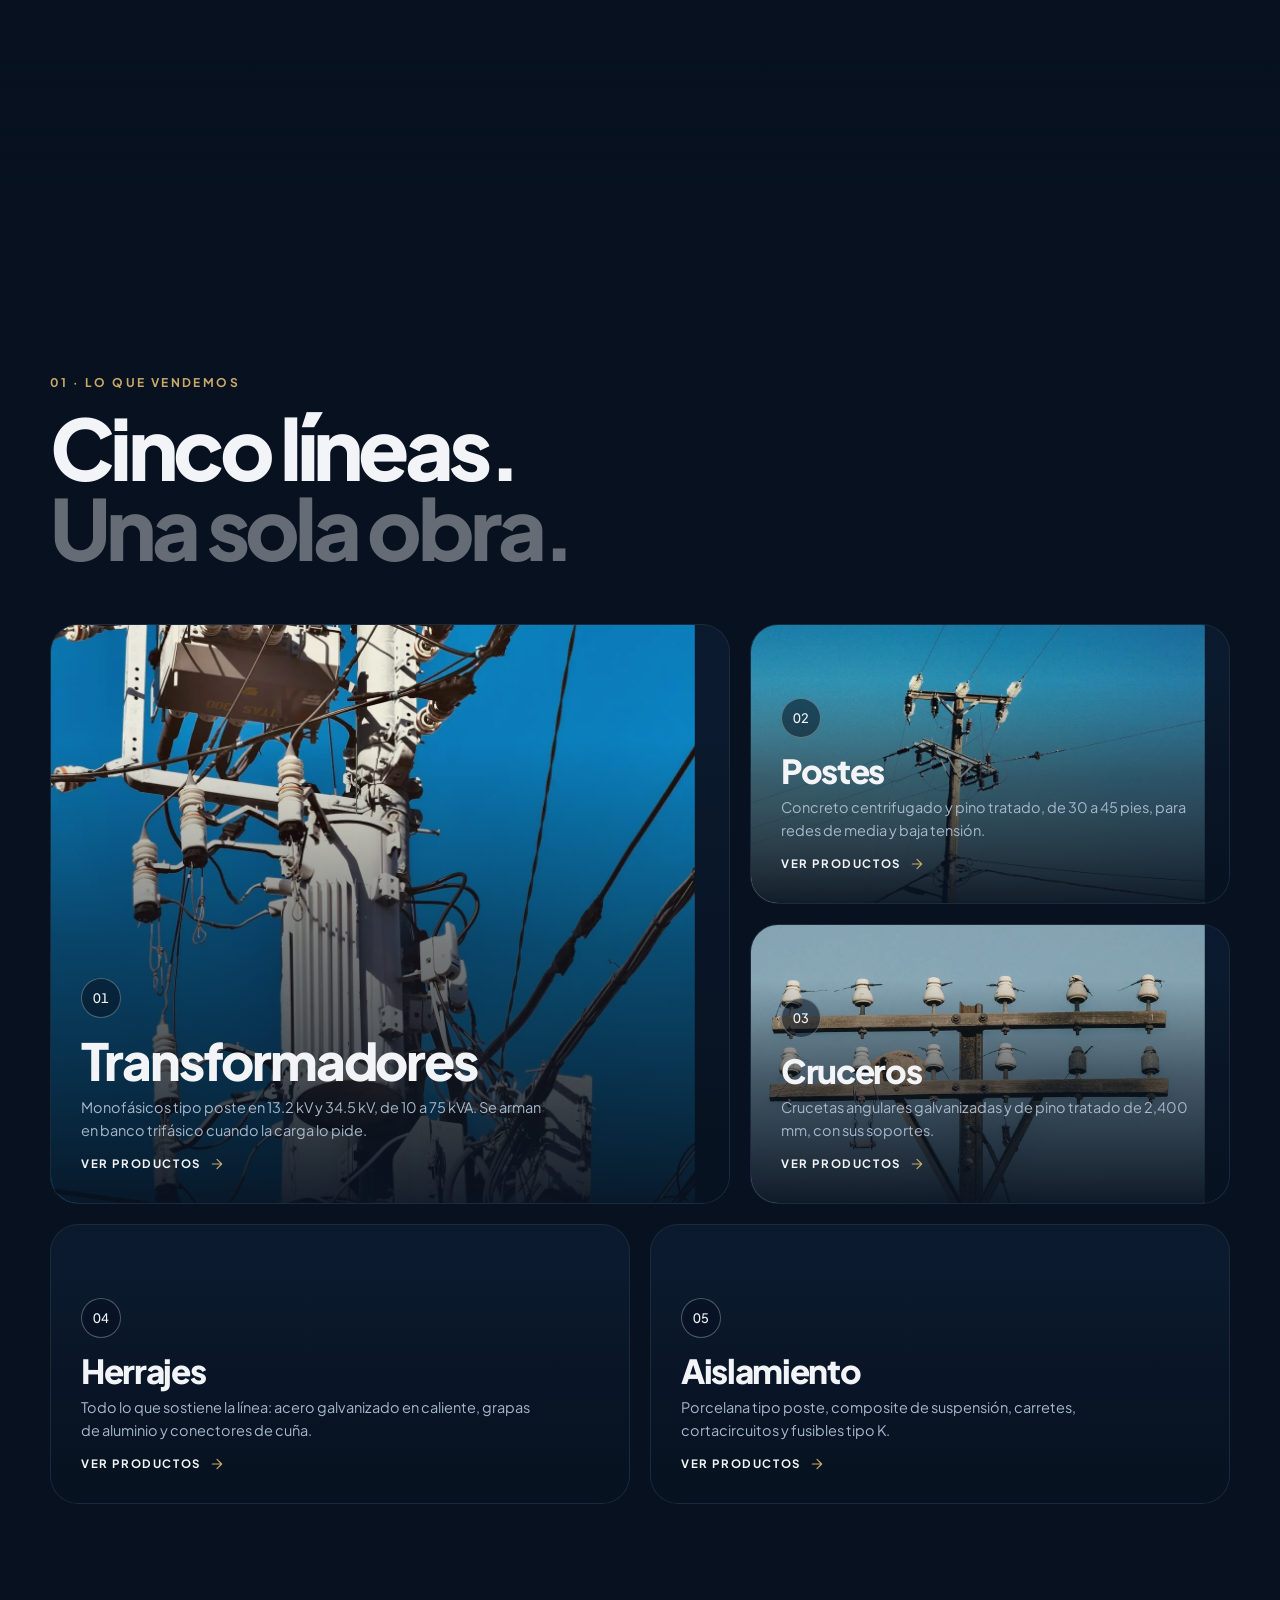
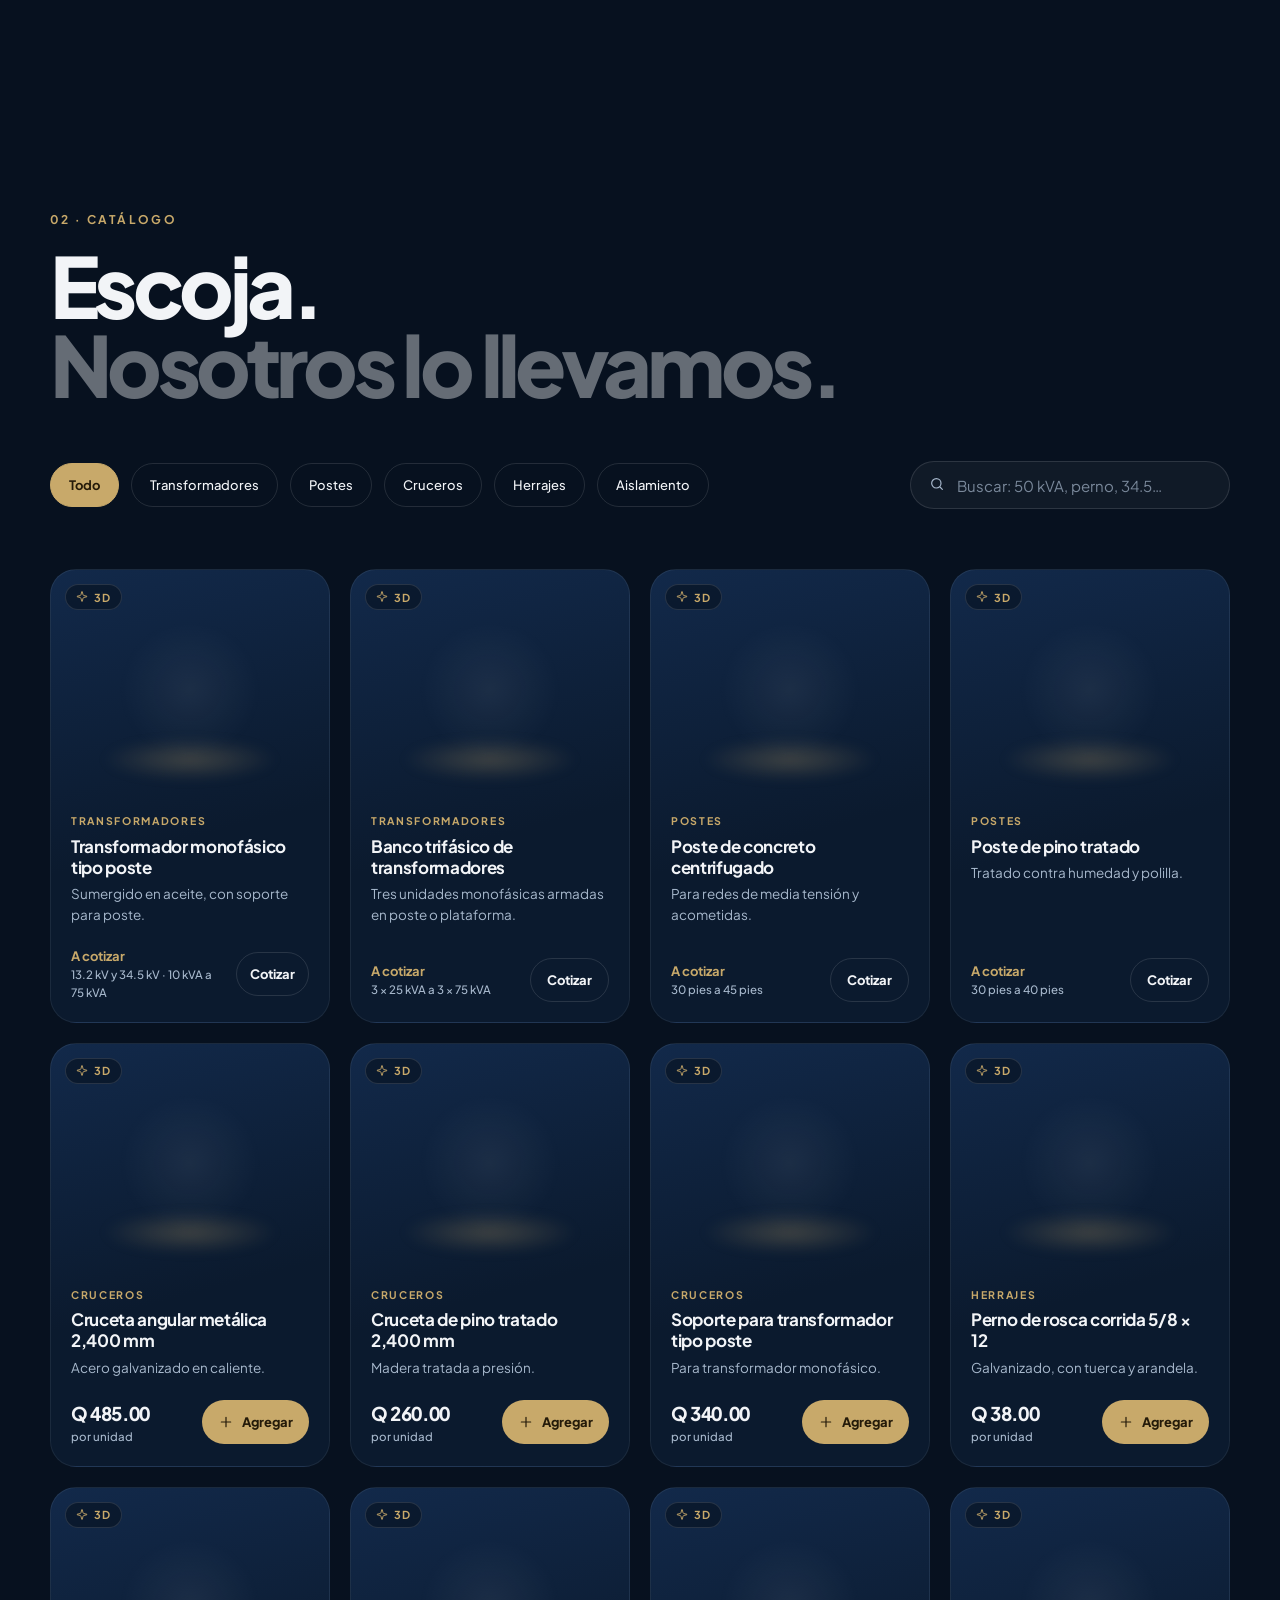
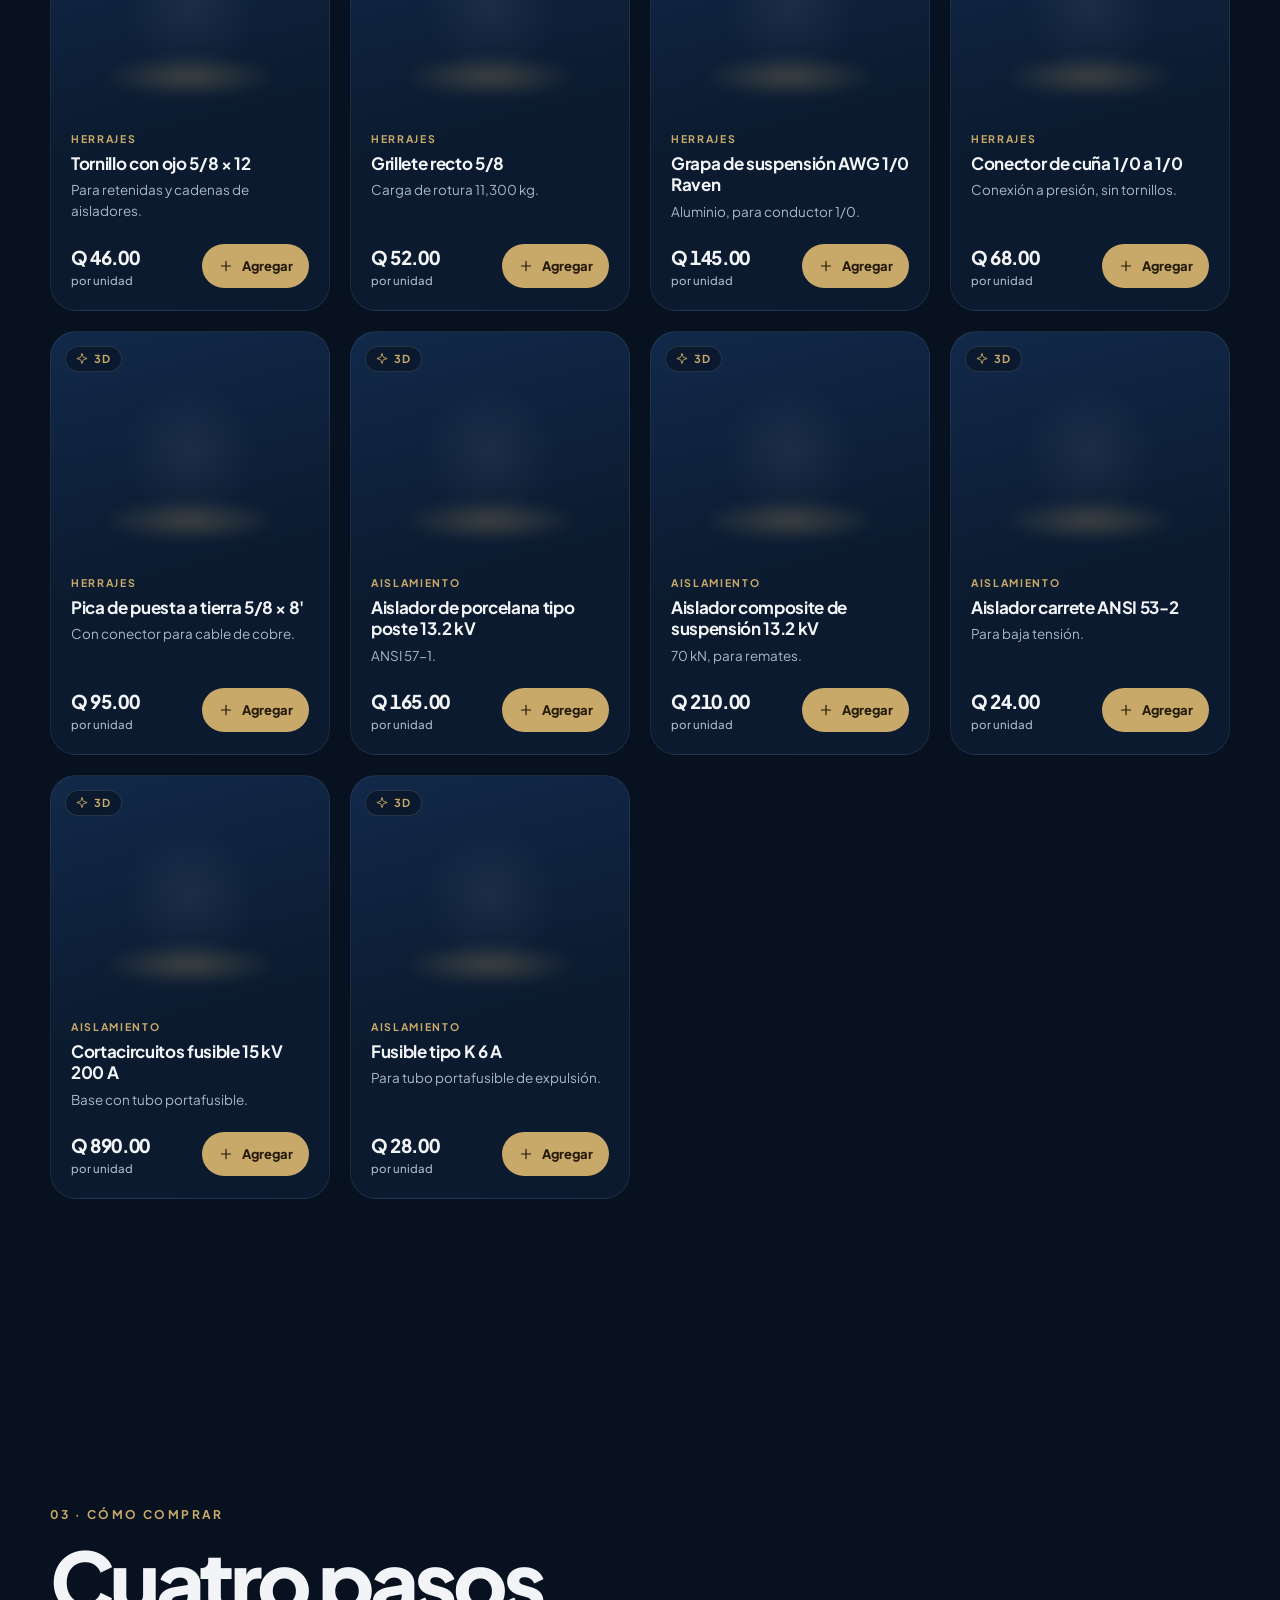
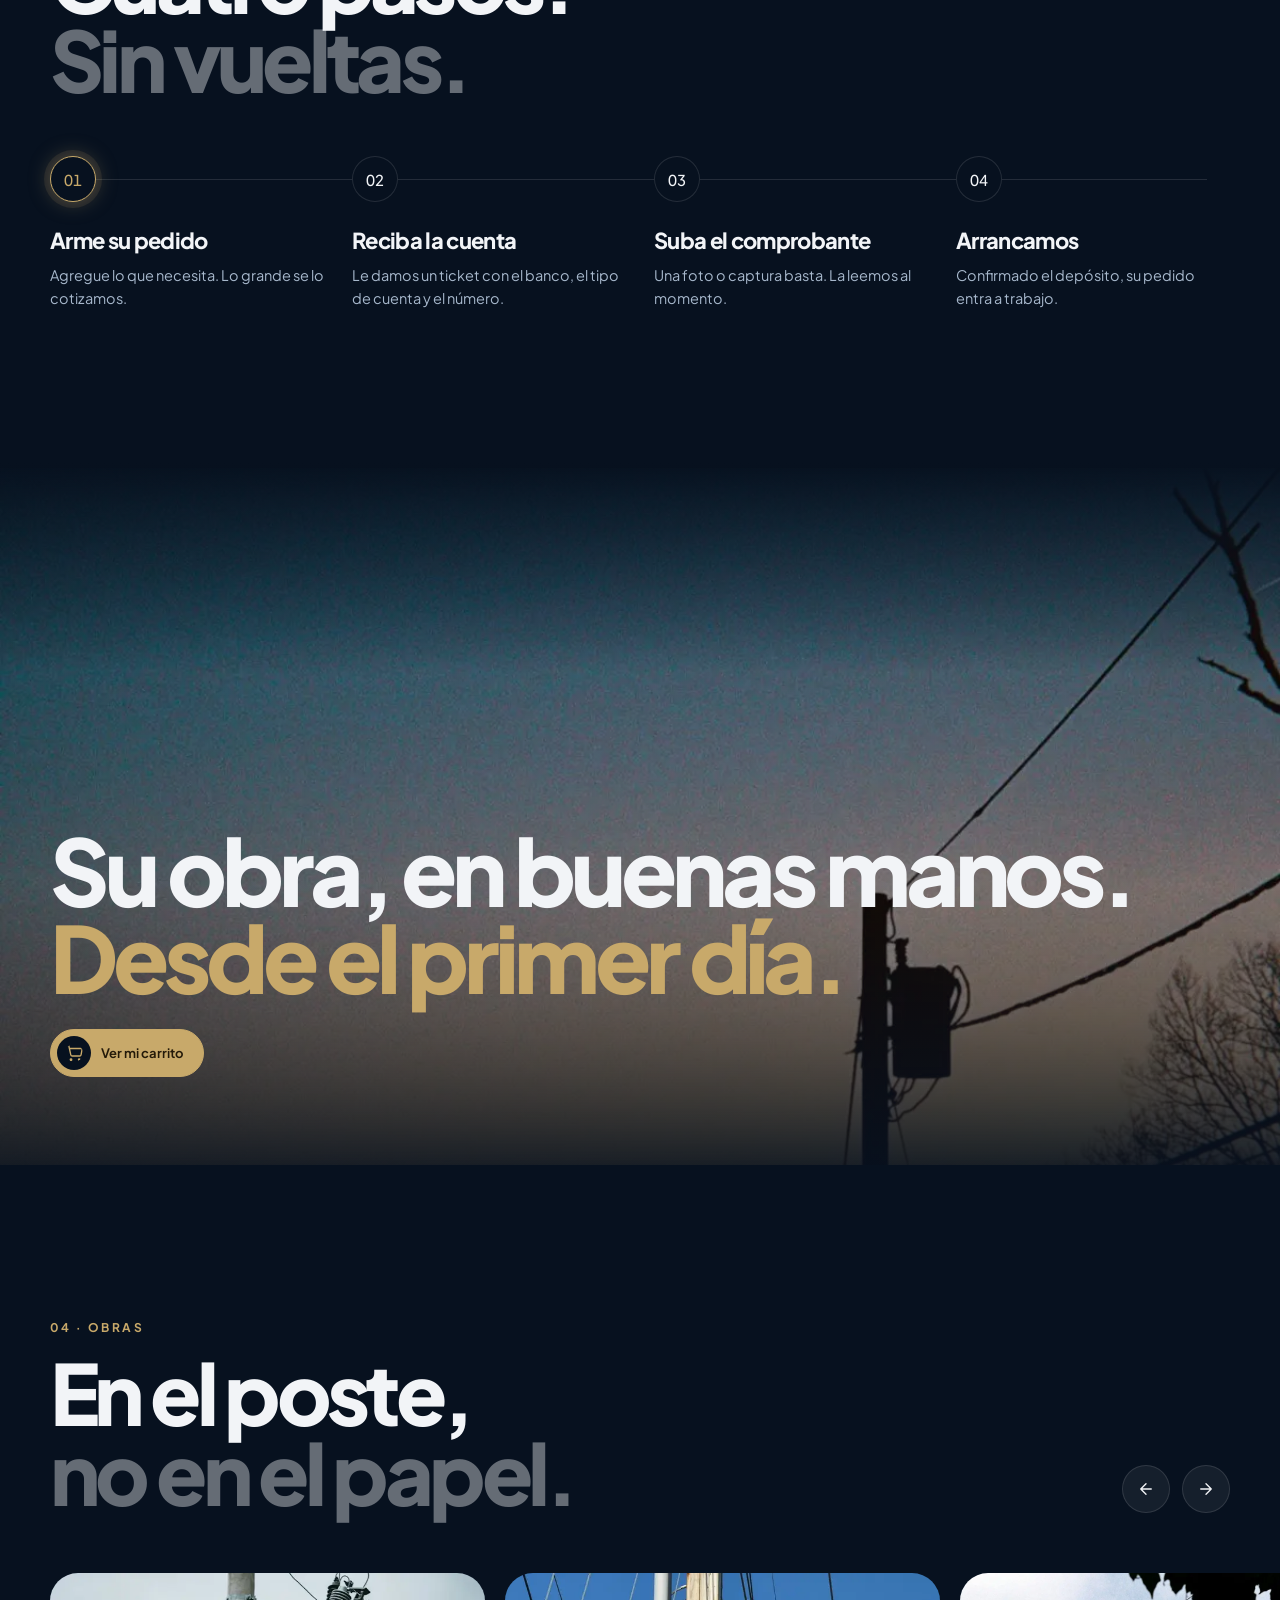
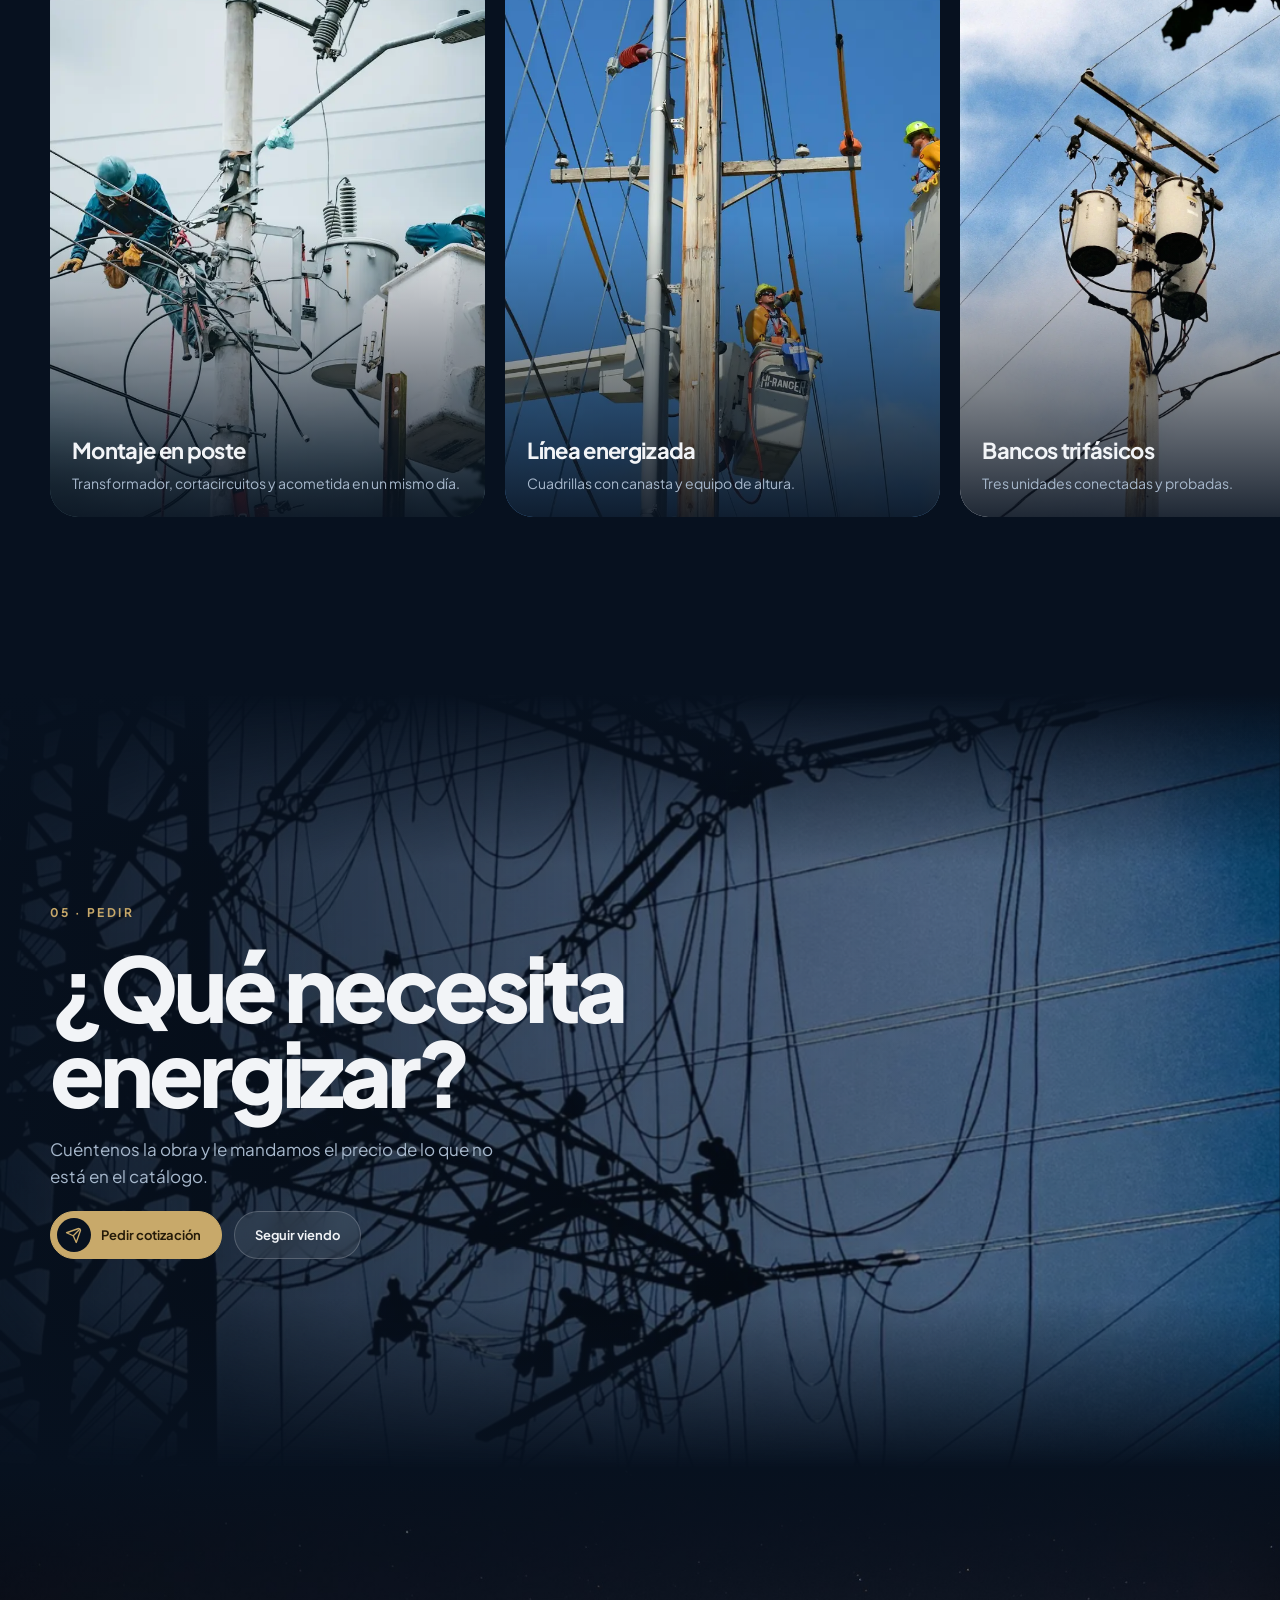
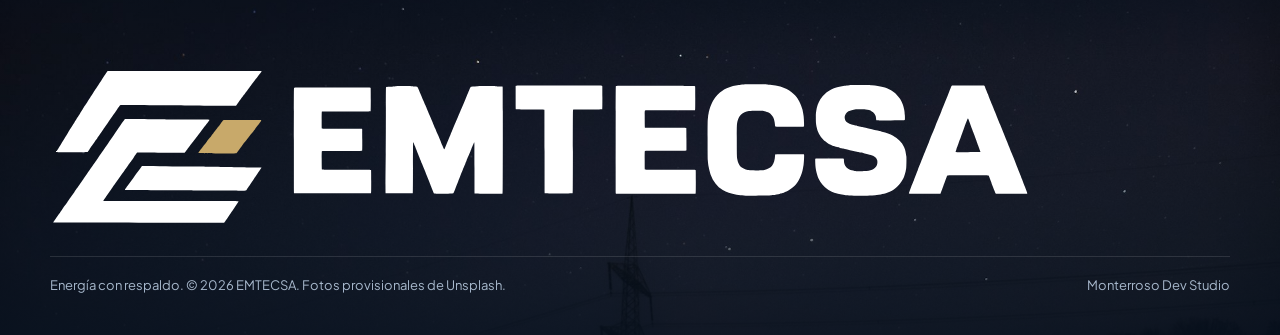
==== commit 05b3a849: "Avisos al teléfono (push) y correo de pedidos: activar en Mi perfil, correo que recibe los pedidos e" ====
--- a/catalogo/index.html
+++ b/catalogo/index.html
@@ -51,7 +51,7 @@
 <script src="../emtecsa-ui.js"></script>
 <script src="../emtecsa-geo.js"></script>
 <script src="../sistema/js/config.js"></script>
-<script src="../emtecsa-errores.js" data-origen="catalogo" data-version="2026-11-18-5"></script>
+<script src="../emtecsa-errores.js" data-origen="catalogo" data-version="2026-11-18-6"></script>
 <script src="datos.js"></script>
 <script src="almacen.js"></script>
 <script src="vendor/lenis.min.js"></script>
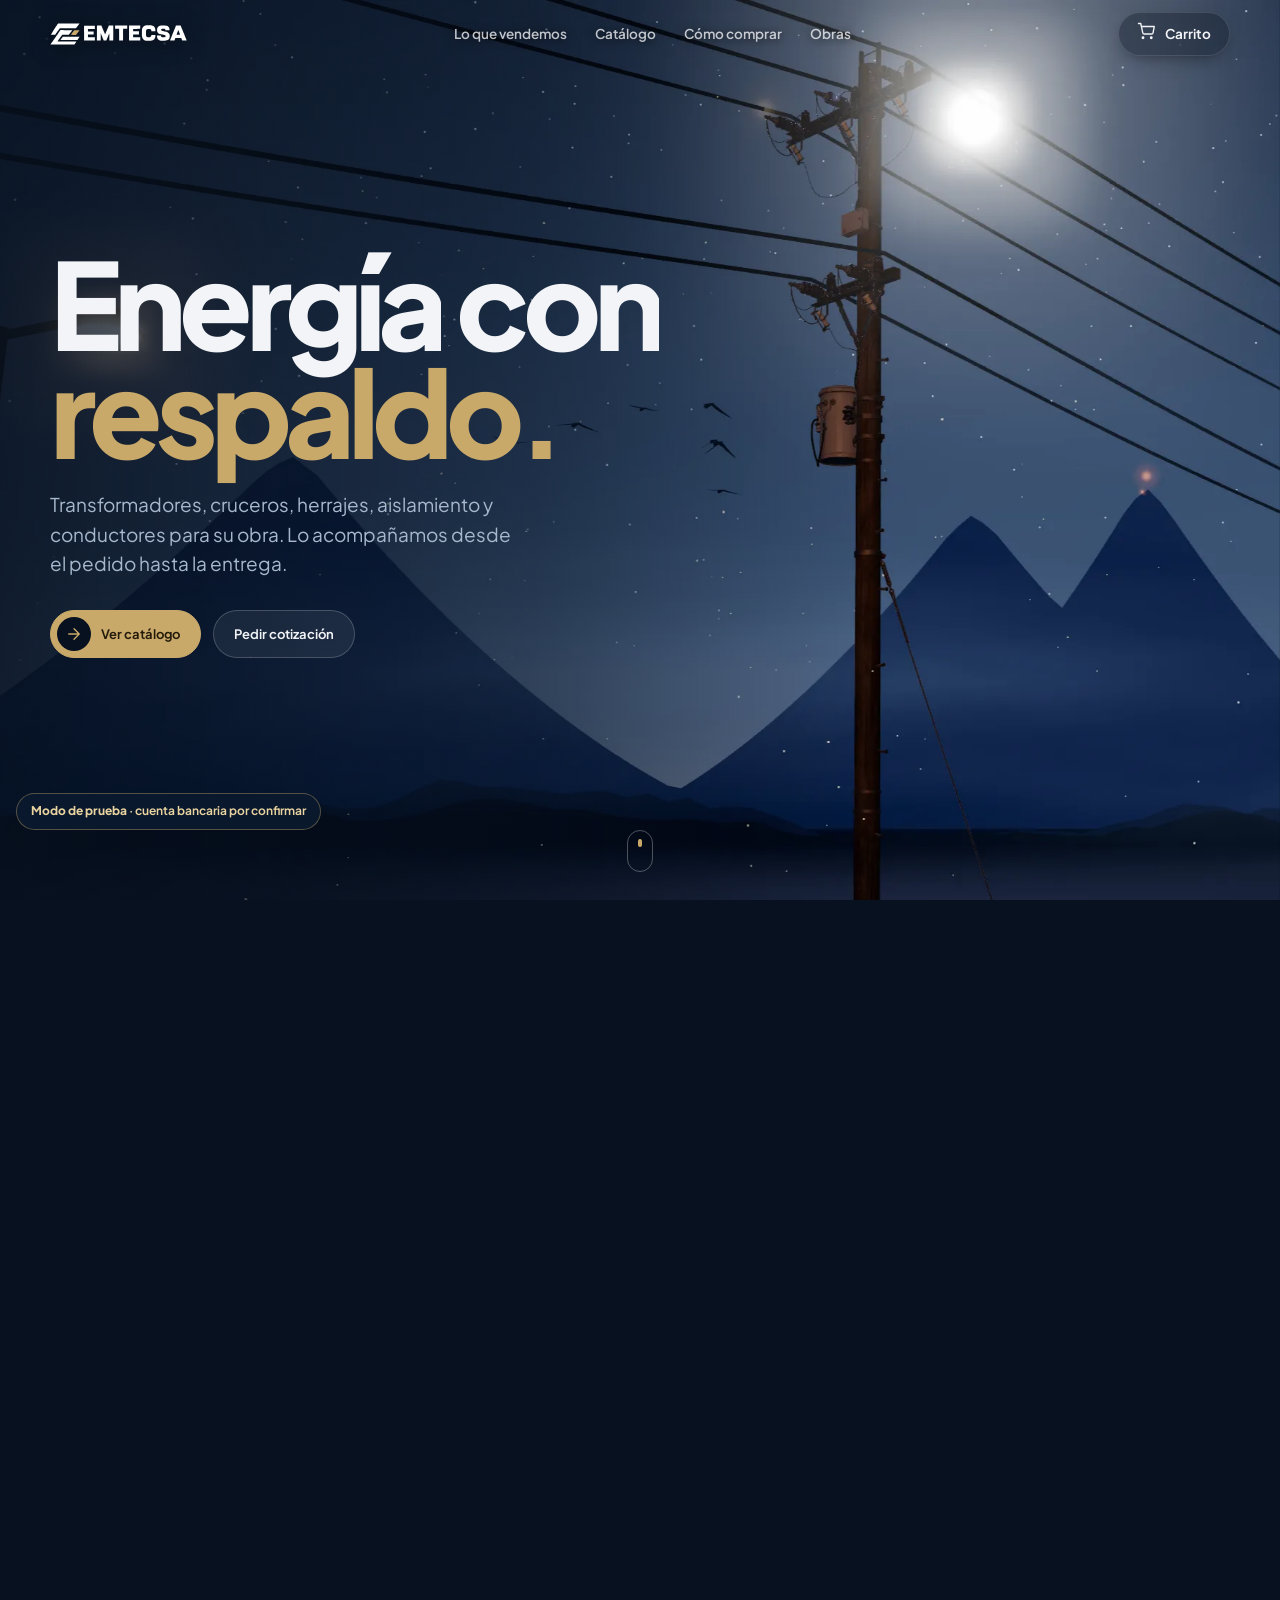
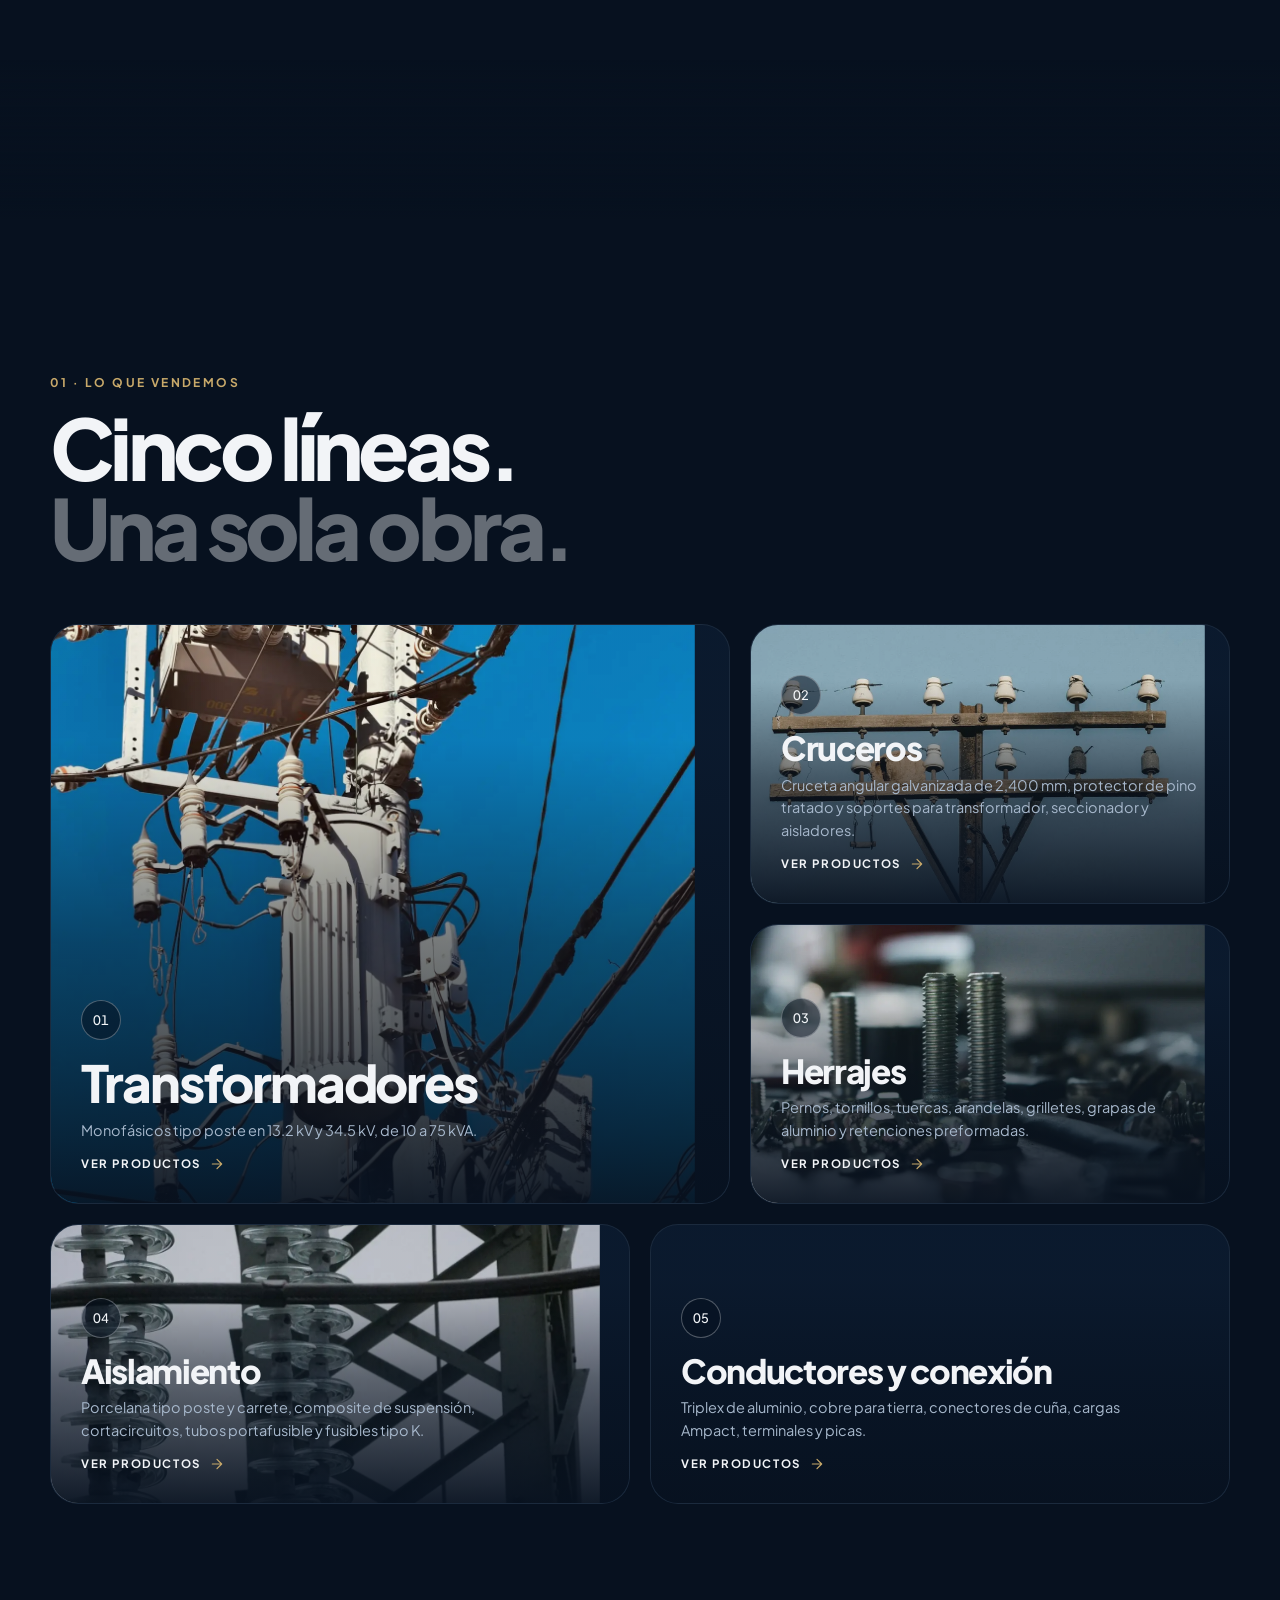
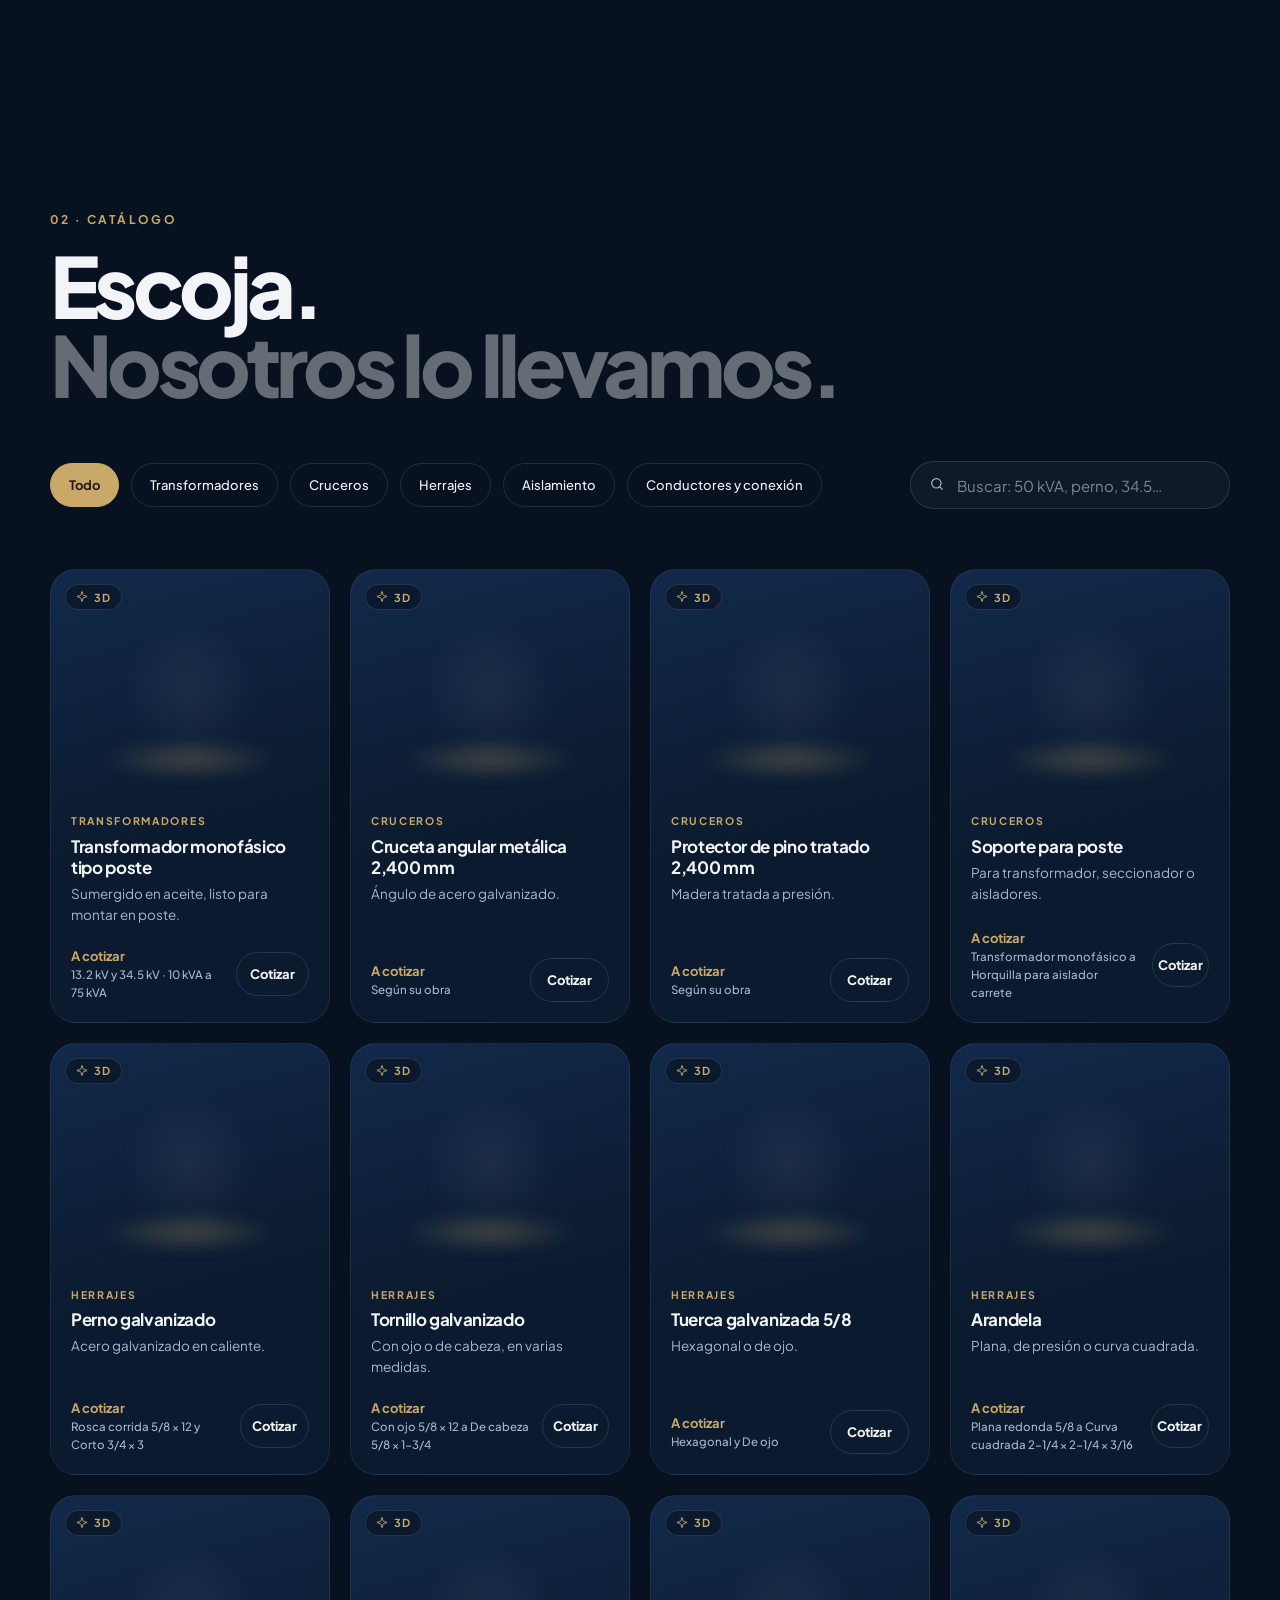
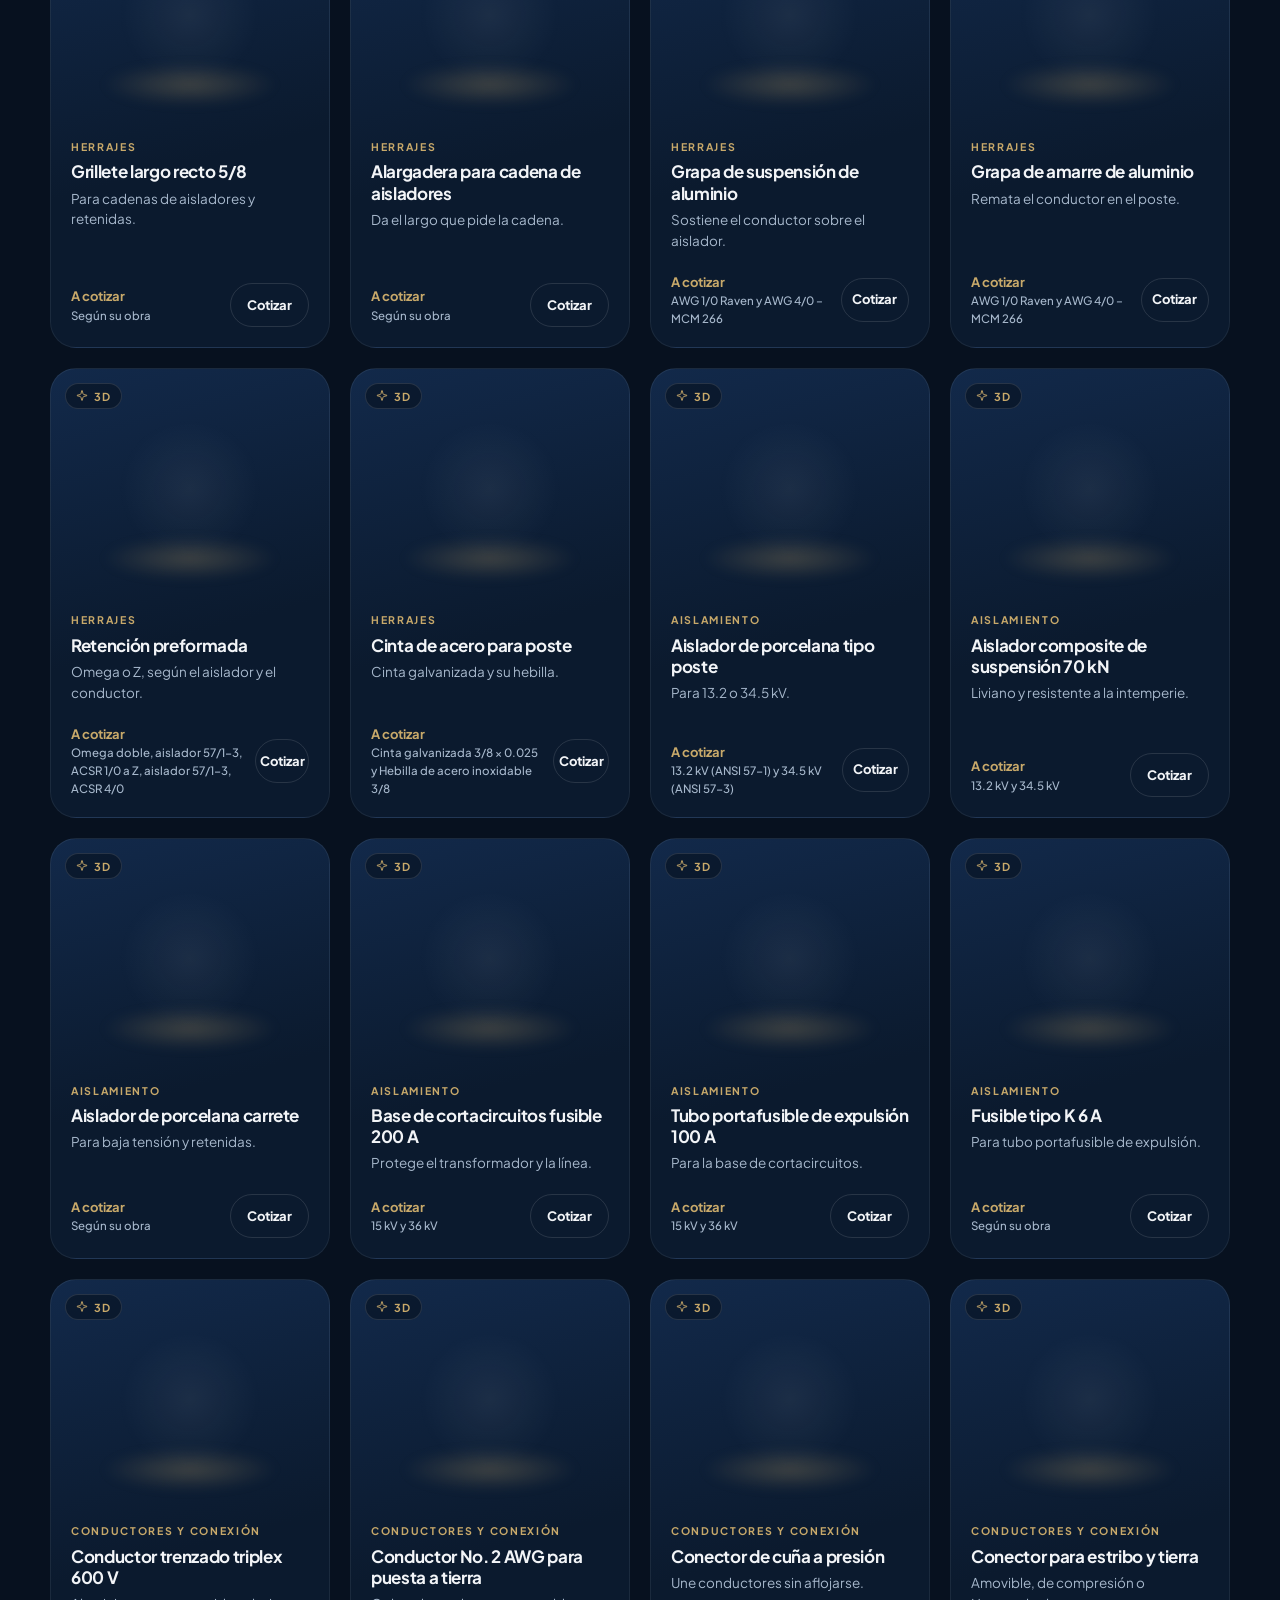
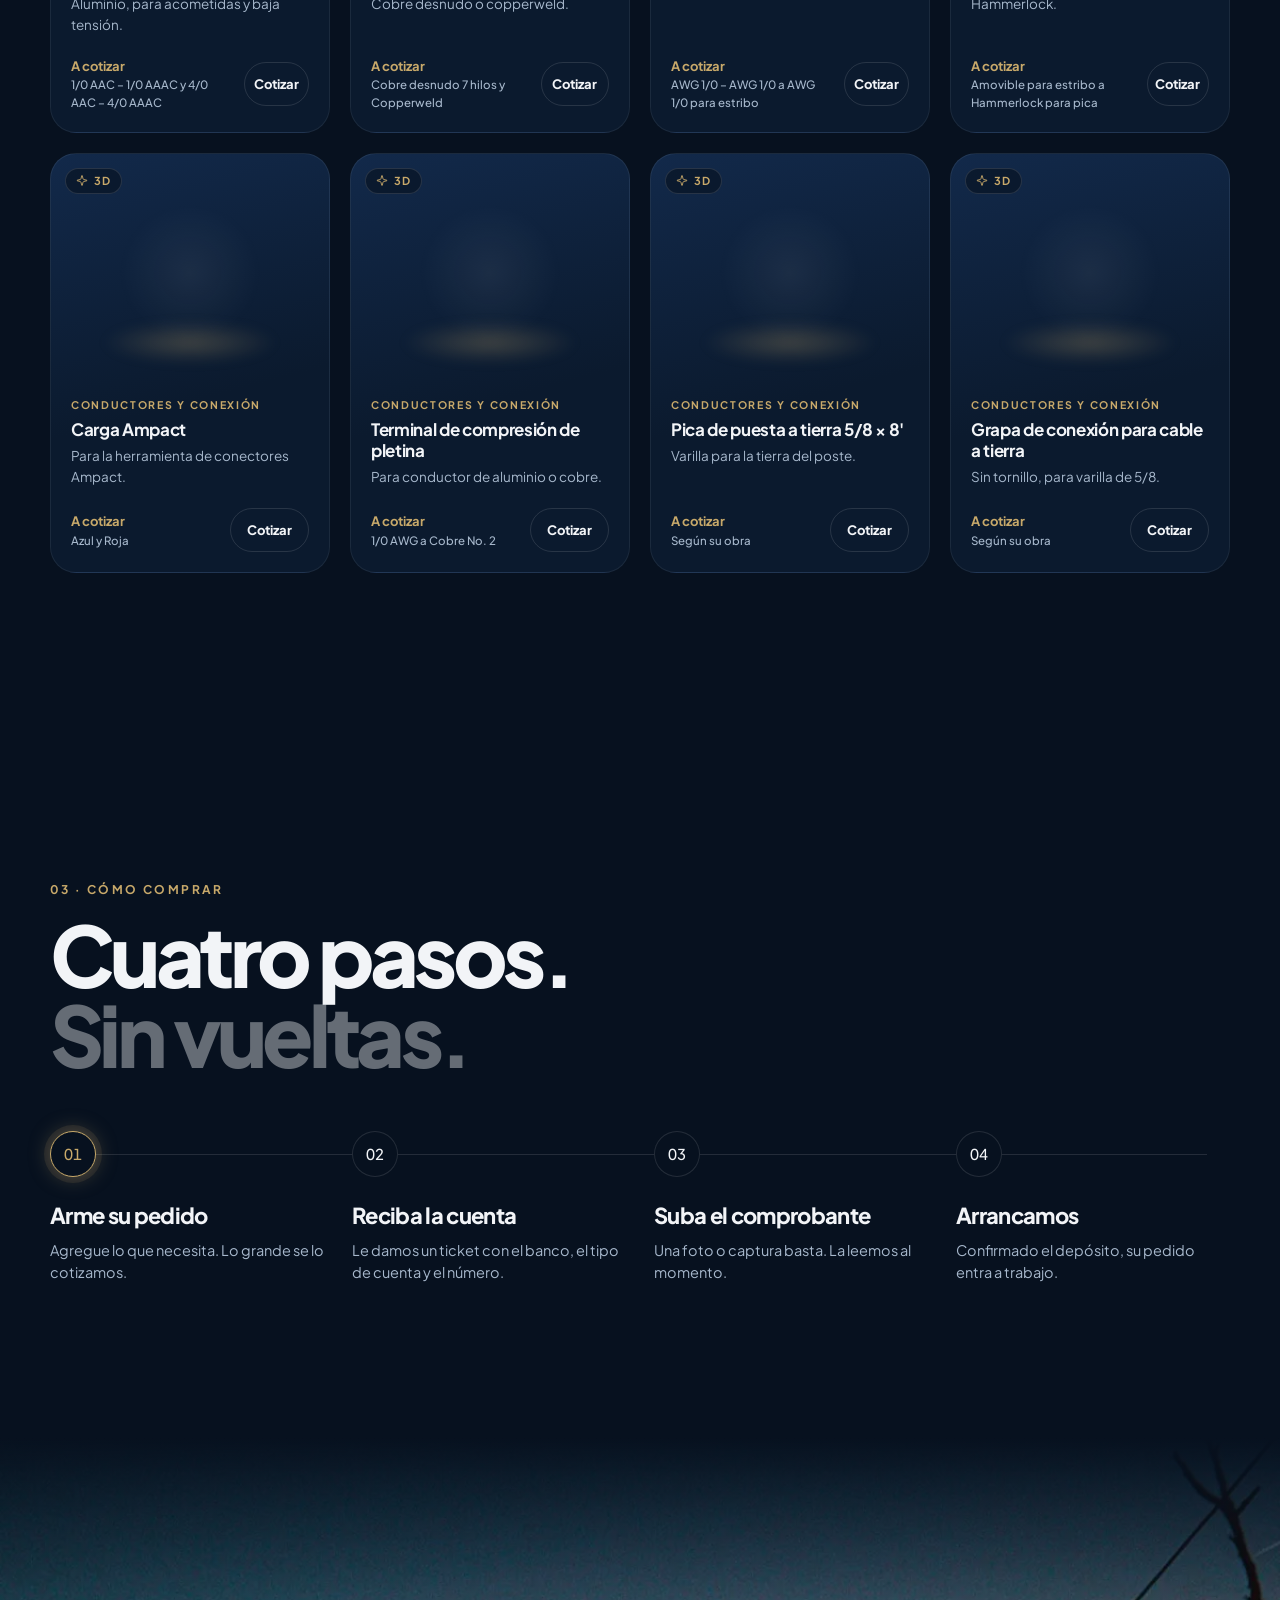
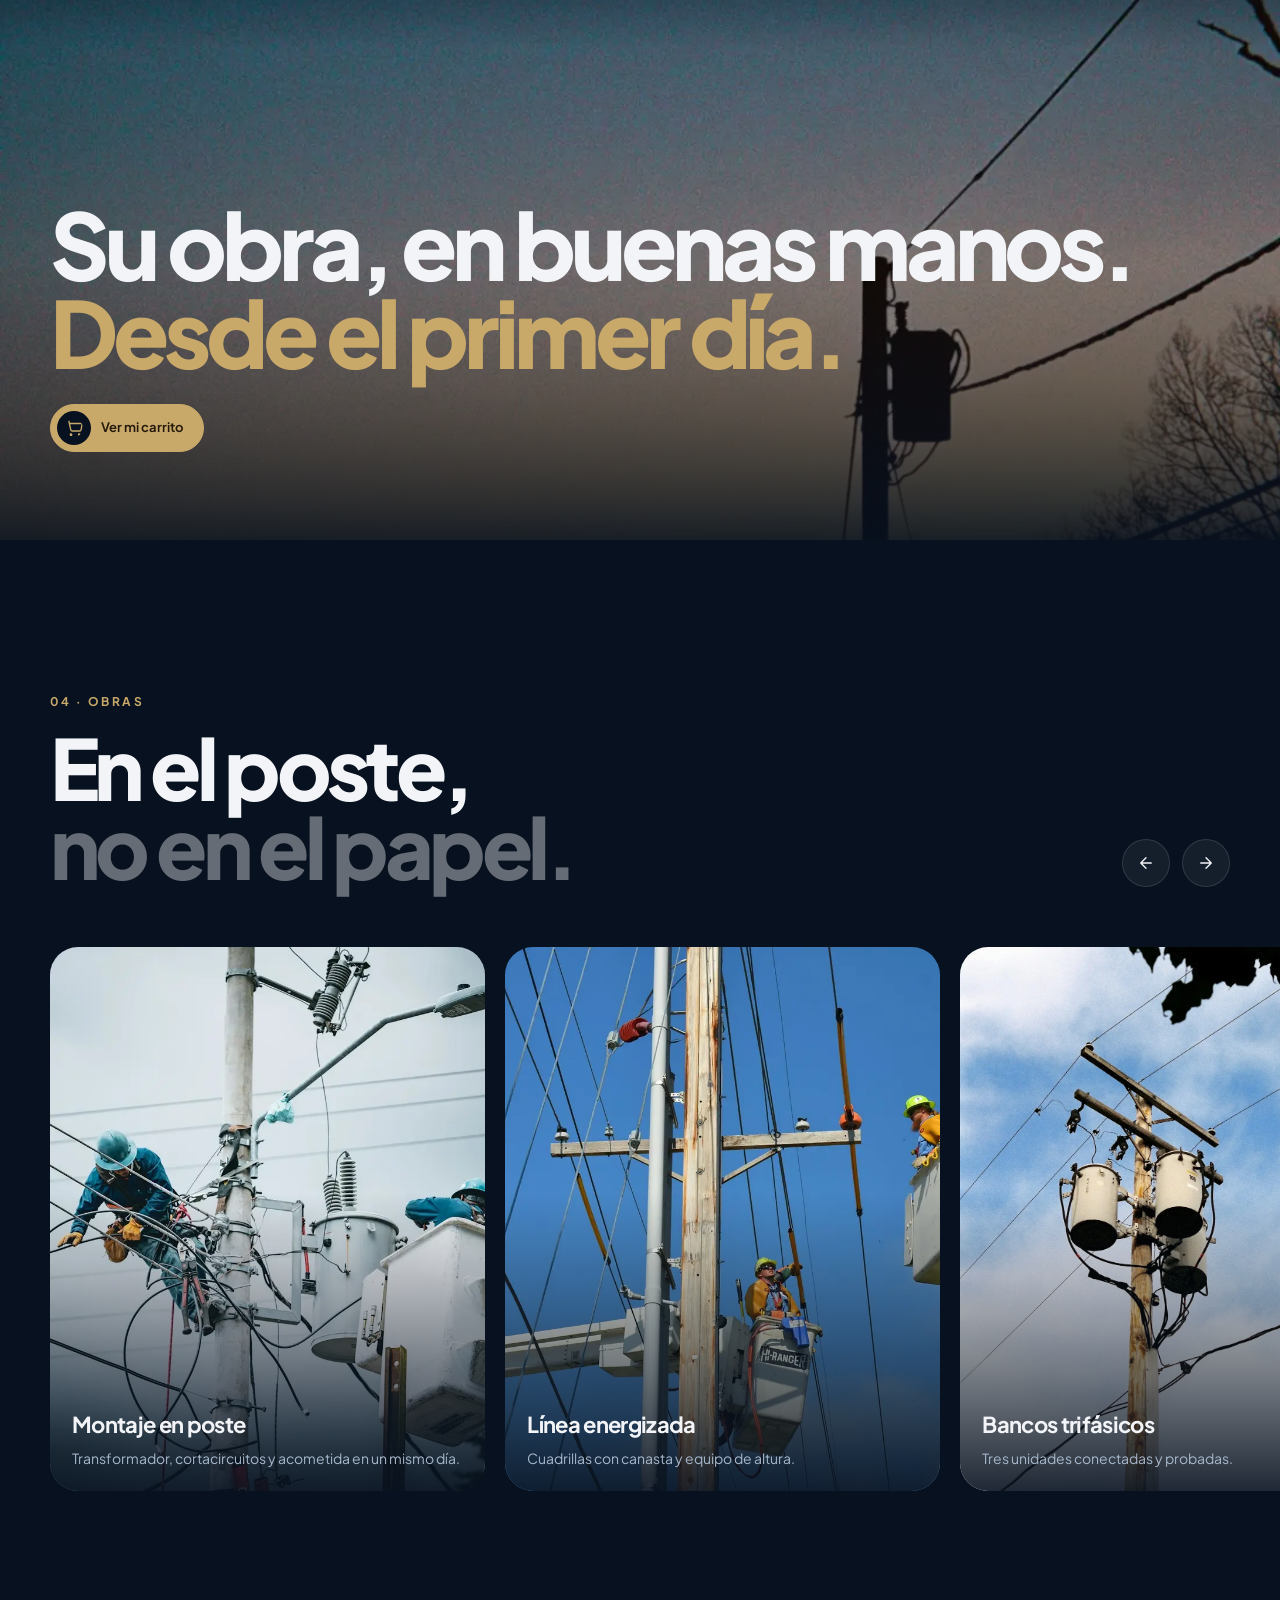
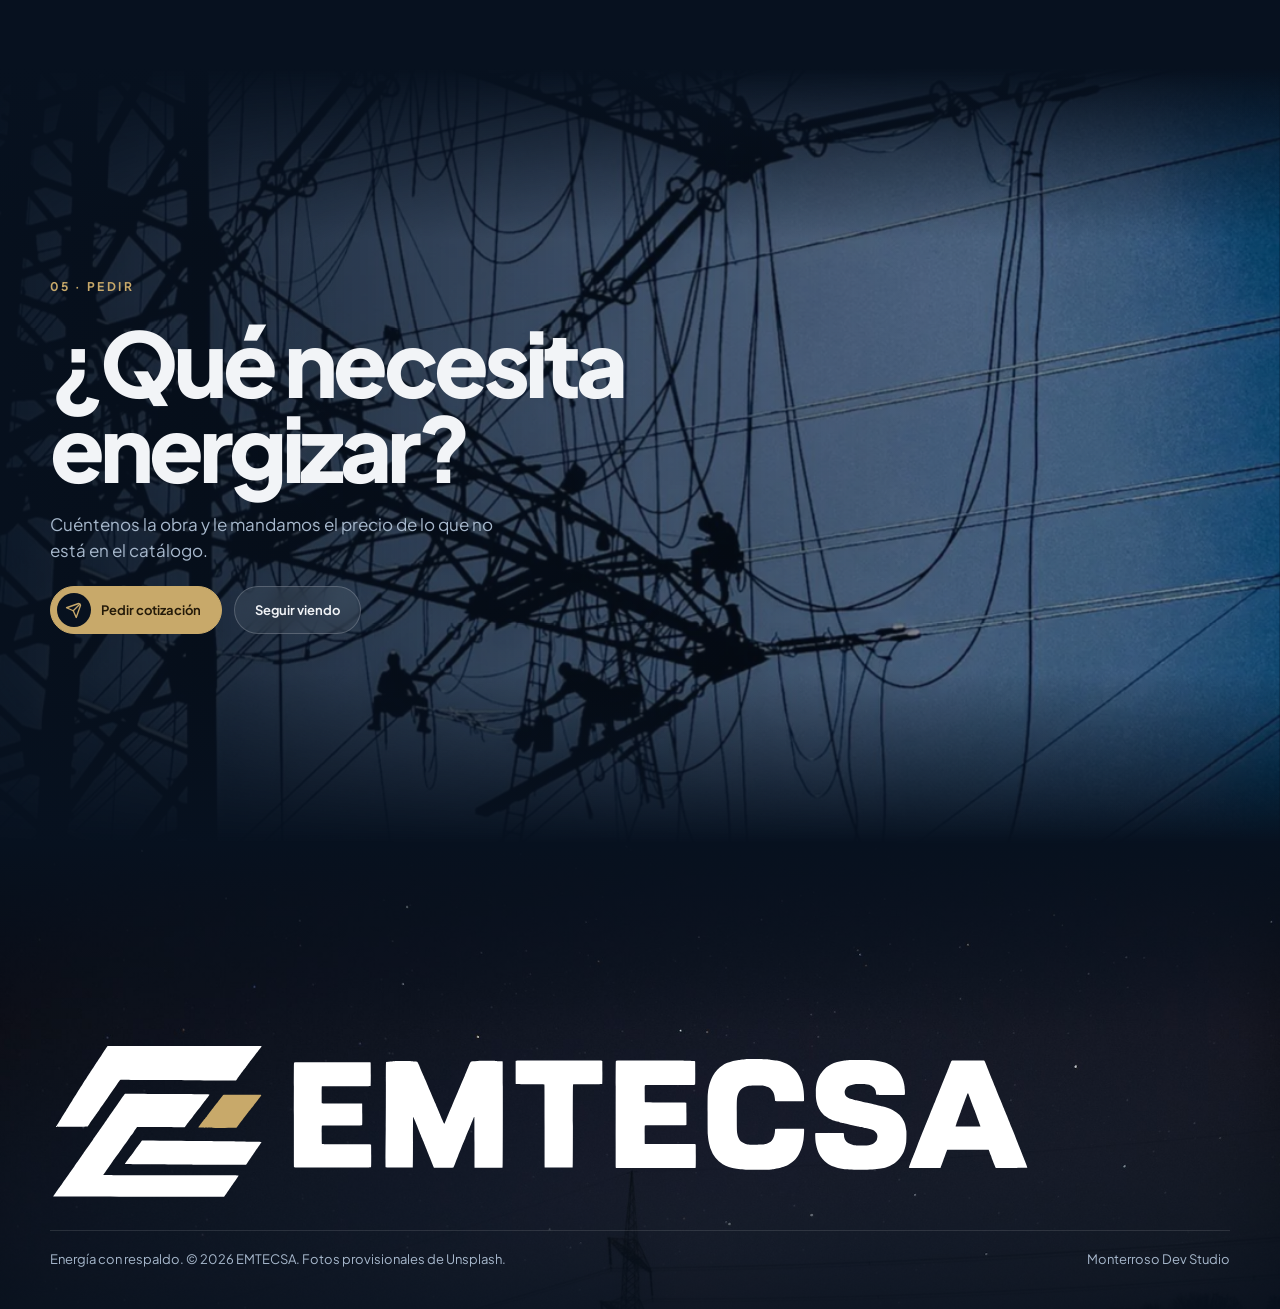
==== commit 9d669791: "Catálogo: productos por generales del inventario de materiales, todo a cotizar y sin postes Co-Autho" ====
--- a/catalogo/index.html
+++ b/catalogo/index.html
@@ -4,11 +4,11 @@
 <meta charset="utf-8">
 <meta name="viewport" content="width=device-width, initial-scale=1, viewport-fit=cover">
 <title>EMTECSA · Catálogo de media tensión</title>
-<meta name="description" content="Transformadores, postes, cruceros, herrajes y aislamiento para media tensión. Lo acompañamos desde el pedido hasta la entrega.">
+<meta name="description" content="Transformadores, cruceros, herrajes, aislamiento y conductores para media tensión. Lo acompañamos desde el pedido hasta la entrega.">
 <meta name="theme-color" content="#07111F">
 <meta property="og:type" content="website">
 <meta property="og:title" content="EMTECSA · Catálogo">
-<meta property="og:description" content="Transformadores, postes, cruceros, herrajes y aislamiento. Lo acompañamos desde el pedido hasta la entrega.">
+<meta property="og:description" content="Transformadores, cruceros, herrajes, aislamiento y conductores. Lo acompañamos desde el pedido hasta la entrega.">
 <meta property="og:image" content="https://studiomonterroso.com/EMTECSA/img/compartir.jpg">
 <meta name="twitter:card" content="summary_large_image">
 <link rel="icon" href="../logo/emtecsa-icono.svg" type="image/svg+xml">
@@ -87,7 +87,7 @@
 })();
 </script>
 <a class="saltar" href="#productos">Ir al catálogo</a>
-<div class="cinta-prueba" id="cinta-prueba" hidden><b>Modo de prueba</b><span> · precios de muestra · cuenta bancaria por confirmar</span></div>
+<div class="cinta-prueba" id="cinta-prueba" hidden><b>Modo de prueba</b><span> · cuenta bancaria por confirmar</span></div>
 
 <header class="barra" id="barra">
   <div class="ancho barra-in">
@@ -124,7 +124,7 @@
     <div class="ancho heroe-cap" data-cap="3"><span class="eti">De punta a punta</span><p class="cap-t">Hasta donde<br><span class="laton">llegue su obra.</span></p><a class="e-btn e-btn-p" href="#productos" data-i="arrow">Ver catálogo</a></div>
     <div class="ancho heroe-in">
       <h1 class="heroe-t" id="t-heroe"><span class="palabra"><span>Energía</span></span> <span class="palabra"><span>con</span></span> <span class="palabra"><span class="laton">respaldo.</span></span></h1>
-      <p class="heroe-sub aparece" style="--d:4">Transformadores, postes, cruceros, herrajes y aislamiento para su obra. Lo acompañamos desde el pedido hasta la entrega.</p>
+      <p class="heroe-sub aparece" style="--d:4">Transformadores, cruceros, herrajes, aislamiento y conductores para su obra. Lo acompañamos desde el pedido hasta la entrega.</p>
       <div class="e-fila heroe-acc aparece" style="--d:5">
         <a class="e-btn e-btn-p" href="#productos" data-i="arrow">Ver catálogo</a>
         <button class="e-btn btn-vidrio" type="button" data-cotizar>Pedir cotización</button>
--- a/emtecsa-tokens.css
+++ b/emtecsa-tokens.css
@@ -11,6 +11,10 @@
   --marino-200: #BCCBDD;
   --marino-100: #E3EAF2;
   --marino-50:  #F2F5F9;
+  --marino-990: #050D18;
+  --marino-920: #091628;
+  --marino-sup: #0E1C30;
+  --marino-borde: #1F3352;
 
   --gris-900: #1C232B;
   --gris-700: #3A4552;
@@ -24,6 +28,7 @@
   --blanco:   #FFFFFF;
 
   --laton: #C8A96A;
+  --laton-claro: #D9BE84;
   --laton-oscuro: #A88A4C;
   --laton-texto: #7A5C22;
   --laton-tinta: #241A09;
@@ -91,12 +96,12 @@
   --accent-texto: var(--laton);
   --link: var(--marino-300);
   --bg: var(--marino-950);
-  --bg2: #091628;
+  --bg2: var(--marino-920);
   --card: var(--marino-900);
-  --border: #1F3352;
+  --border: var(--marino-borde);
   --text: #F2F4F7;
   --text-muted: var(--marino-200);
-  --lateral: #050D18;
+  --lateral: var(--marino-990);
   --lateral-texto: #D7DFEA;
   --exito: #5CC49A; --aviso: #E0B04F; --peligro: #F07B72; --info: var(--marino-300);
   --primary-tinte: color-mix(in srgb, var(--laton) 14%, transparent);
@@ -109,8 +114,8 @@
   :root:not([data-modo]) {
     --primary: var(--laton); --primary-dark: var(--laton-oscuro); --sobre-primary: var(--laton-tinta);
     --accent-texto: var(--laton); --link: var(--marino-300);
-    --bg: var(--marino-950); --bg2: #091628; --card: var(--marino-900); --border: #1F3352;
-    --text: #F2F4F7; --text-muted: var(--marino-200); --lateral: #050D18;
+    --bg: var(--marino-950); --bg2: var(--marino-920); --card: var(--marino-900); --border: var(--marino-borde);
+    --text: #F2F4F7; --text-muted: var(--marino-200); --lateral: var(--marino-990);
     --exito: #5CC49A; --aviso: #E0B04F; --peligro: #F07B72; --info: var(--marino-300);
     --primary-tinte: color-mix(in srgb, var(--laton) 14%, transparent);
     --foco: color-mix(in srgb, var(--laton) 60%, transparent);
--- a/emtecsa-base.css
+++ b/emtecsa-base.css
@@ -31,7 +31,7 @@
 .e-btn-p > svg:first-child { width: 34px; height: 34px; padding: 8px; border-radius: 50%; background: var(--blanco); color: var(--marino-800); }
 
 .e-btn-salida { background: var(--marino-100); border-color: transparent; color: var(--marino-800); }
-:root[data-modo="oscuro"] .e-btn-salida { background: #13284A; color: var(--marino-100); }
+:root[data-modo="oscuro"] .e-btn-salida { background: color-mix(in srgb, var(--marino-700) 70%, var(--marino-950)); color: var(--marino-100); }
 .e-btn-peligro { color: var(--peligro); border-color: color-mix(in srgb, var(--peligro) 35%, transparent); }
 .e-btn[disabled] { opacity: 0.45; cursor: not-allowed; }
 @media (hover: hover) and (pointer: fine) {
